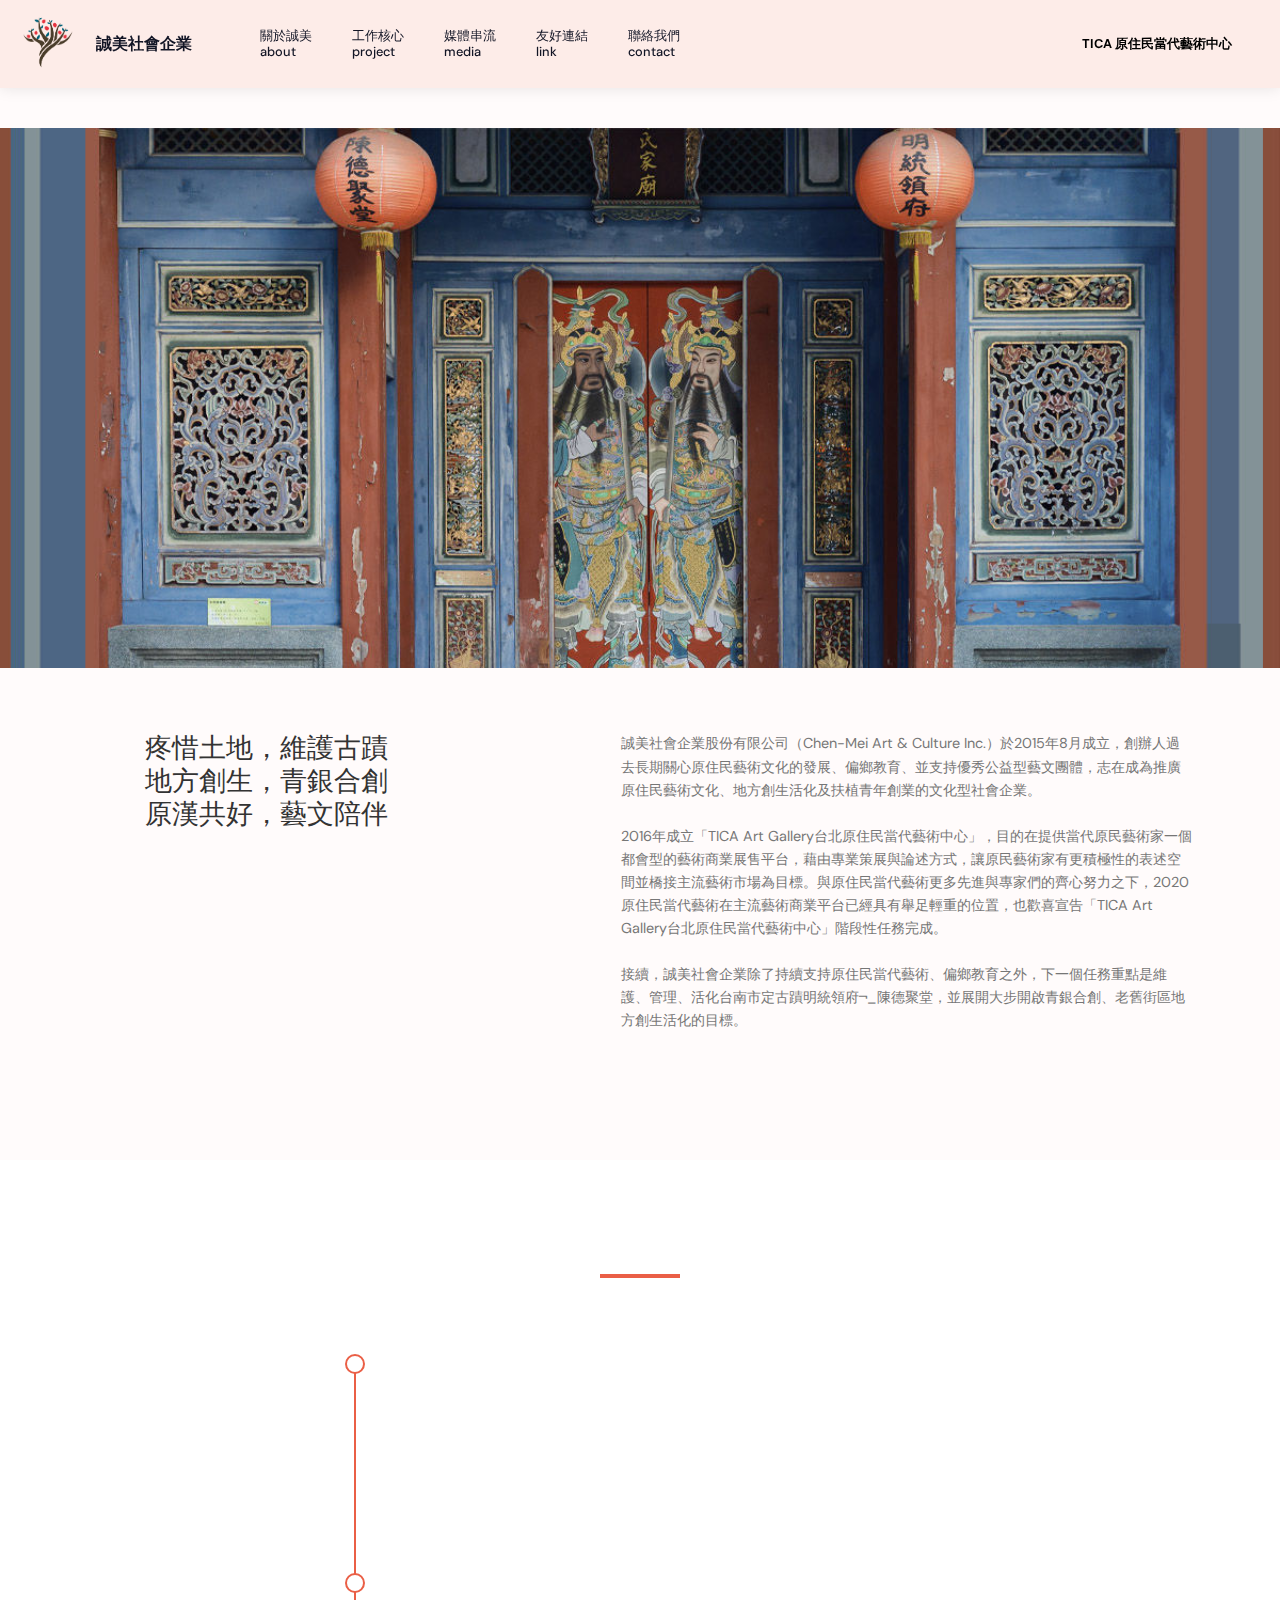
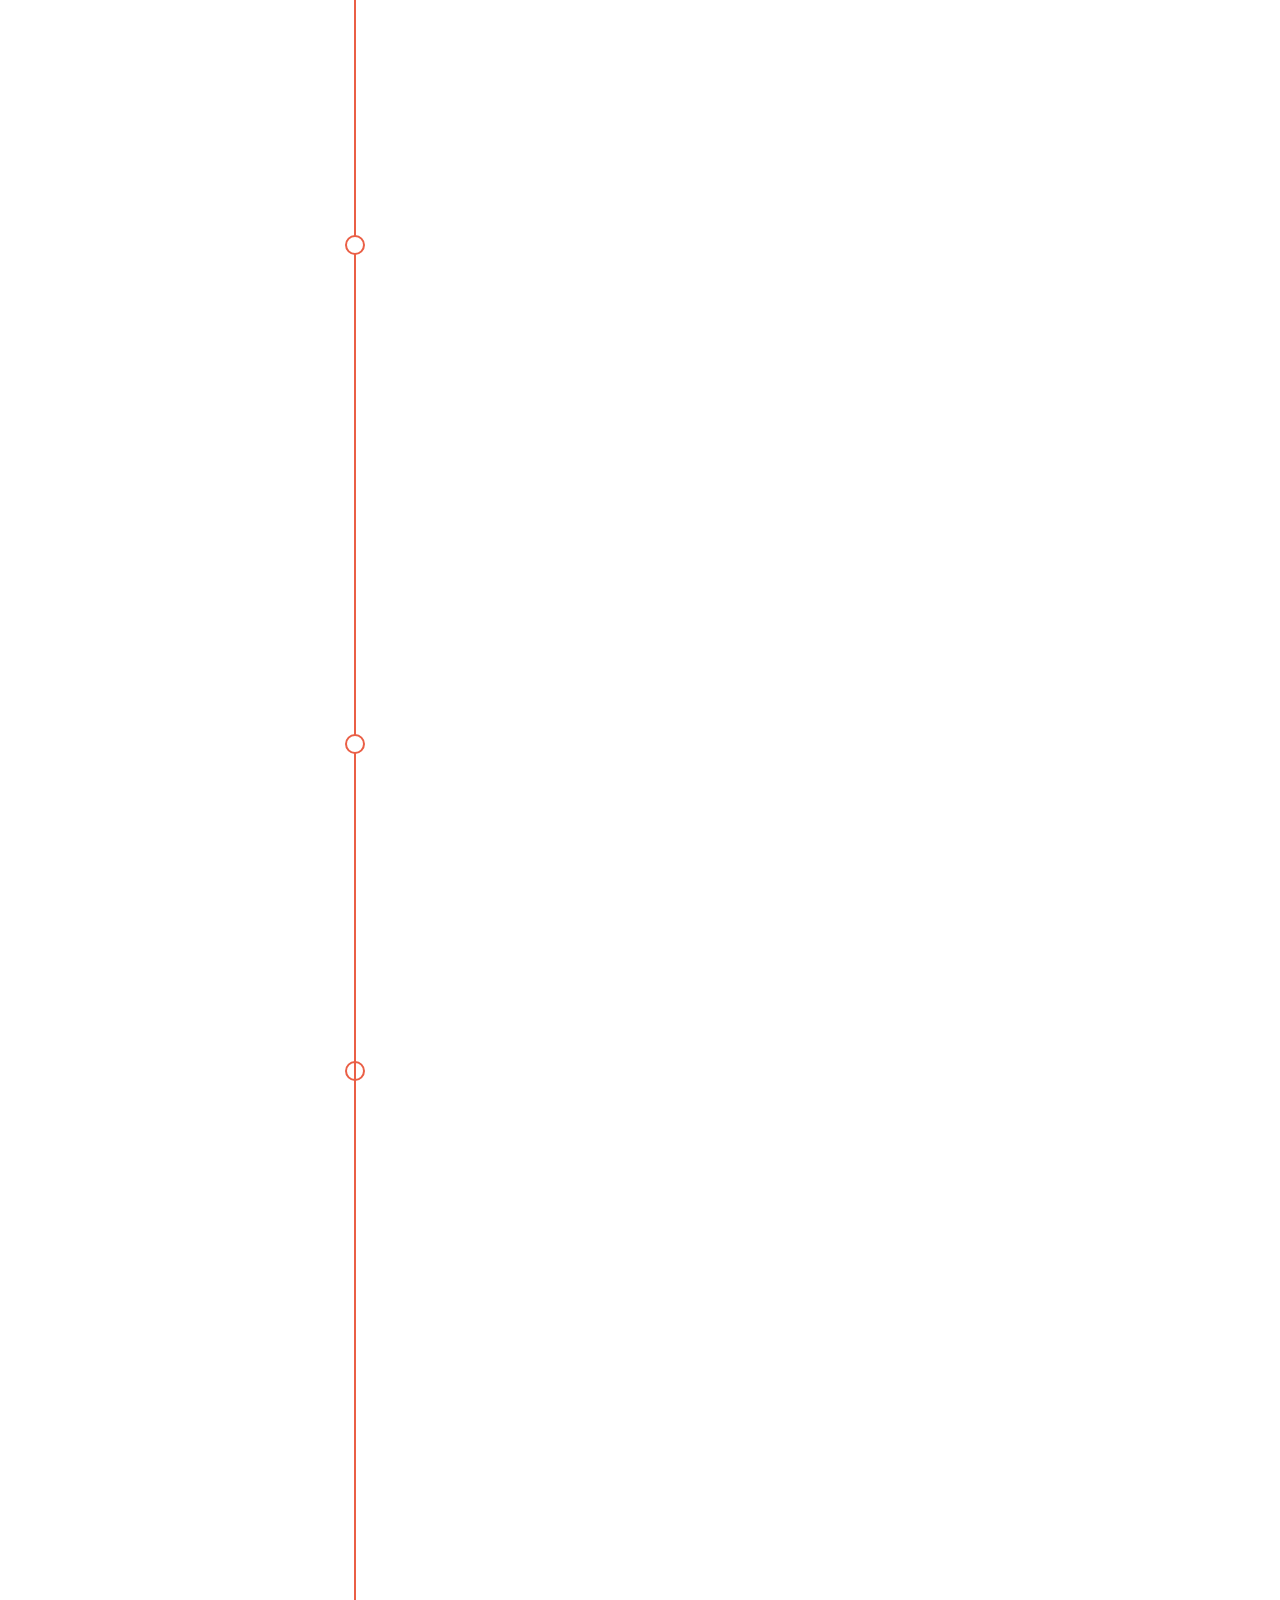
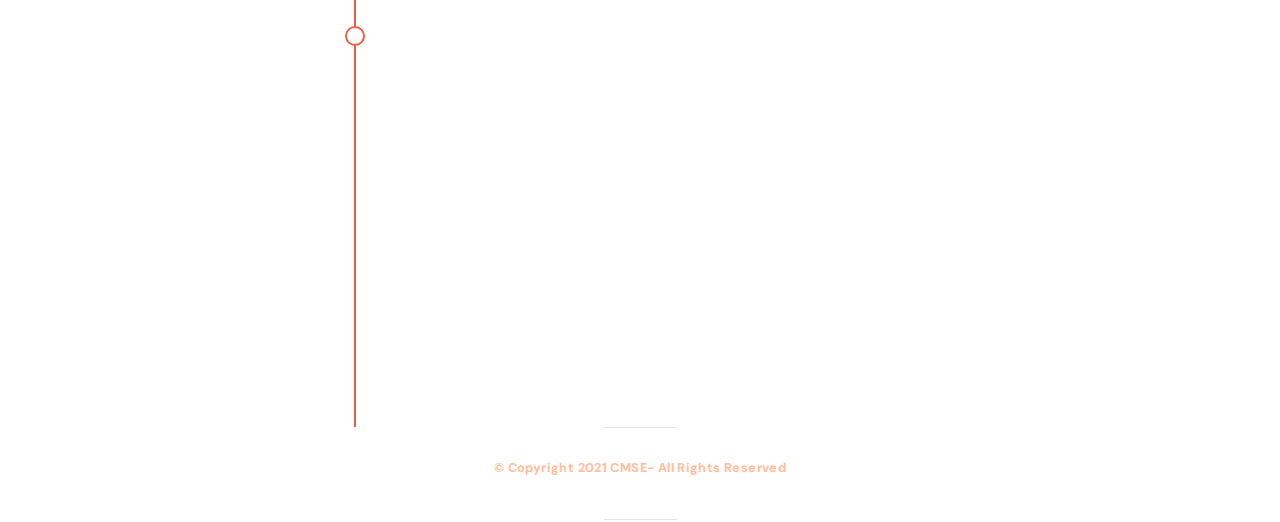
==== page1.html @ 9eb927e7 "create github pages" ====
<!DOCTYPE html>
<html  >
<head>
  
  <meta charset="UTF-8">
  <meta http-equiv="X-UA-Compatible" content="IE=edge">
  
  <meta name="viewport" content="width=device-width, initial-scale=1, minimum-scale=1">
  <link rel="shortcut icon" href="assets/images/chenmei-identity-all-ewen-40-128x137.png" type="image/x-icon">
  <meta name="description" content="">
  
  
  <title>about</title>
  <link rel="stylesheet" href="assets/web/assets/mobirise-icons2/mobirise2.css">
  <link rel="stylesheet" href="assets/tether/tether.min.css">
  <link rel="stylesheet" href="assets/bootstrap/css/bootstrap.min.css">
  <link rel="stylesheet" href="assets/bootstrap/css/bootstrap-grid.min.css">
  <link rel="stylesheet" href="assets/bootstrap/css/bootstrap-reboot.min.css">
  <link rel="stylesheet" href="assets/animatecss/animate.min.css">
  <link rel="stylesheet" href="assets/dropdown/css/style.css">
  <link rel="stylesheet" href="assets/theme/css/style.css">
  <link rel="preload" as="style" href="assets/mobirise/css/mbr-additional.css"><link rel="stylesheet" href="assets/mobirise/css/mbr-additional.css" type="text/css">
  
  
  
  

</head>
<body>
  
  <section class="menu cid-sq8oMAyxtP" once="menu" id="menu-h">

    

    <nav class="navbar navbar-expand beta-menu navbar-dropdown align-items-center navbar-fixed-top navbar-toggleable-sm">
        <button class="navbar-toggler navbar-toggler-right" type="button" data-toggle="collapse" data-target="#navbarSupportedContent" aria-controls="navbarSupportedContent" aria-expanded="false" aria-label="Toggle navigation">
            <div class="hamburger">
                <span></span>
                <span></span>
                <span></span>
                <span></span>
            </div>
        </button>
        <div class="menu-logo">
            <div class="navbar-brand">
                <span class="navbar-logo">
                    <a href="index.html">
                        <img src="assets/images/chenmei-identity-all-ewen-41-177x190.png" alt="" style="height: 4.5rem;">
                    </a>
                </span>
                <span class="navbar-caption-wrap"><a class="navbar-caption text-primary display-5" href="index.html">誠美社會企業<br></a></span>
            </div>
        </div>
        <div class="collapse navbar-collapse" id="navbarSupportedContent">
            <ul class="navbar-nav nav-dropdown" data-app-modern-menu="true"><li class="nav-item"><a class="nav-link link mbr-bold text-primary display-4" href="page1.html">關於誠美<br>about</a></li>
                
                
                <li class="nav-item">
                    <a class="nav-link link mbr-bold text-primary display-4" href="page2.html">工作核心<br>project&nbsp;<br></a>
                </li>
                
                <li class="nav-item">
                    <a class="nav-link link mbr-bold text-primary display-4" href="page3.html">
                        媒體串流<br>media</a>
                </li><li class="nav-item"><a class="nav-link link mbr-bold text-primary display-4" href="index.html#extClients4-i">友好連結<br>link</a></li><li class="nav-item"><a class="nav-link link mbr-bold text-primary display-4" href="index.html#forms02-7">聯絡我們<br>contact</a></li></ul>
            
            <div class="navbar-buttons mbr-section-btn"><a class="nav-link link text-black mbr-bold outstanding text-primary display-4" href="http://www.tica.com.tw/" target="_blank">TICA 原住民當代藝術中心<br></a></div>
        </div>
    </nav>
</section>

<section class="footer01 creativem4_footer01 cid-sq8vXTiAv0" once="" id="footer01-m">

    

    

    <div class="container">
        <div class="media-container-row align-center mbr-black">
            <div class="col-12">
                <p class="mbr-text mb-0 mbr-fonts-style display-4">
                    © Copyright 2021 CMSE- All Rights Reserved
                </p>
            </div>
        </div>
    </div>
</section>

<section class="extСontent cid-sq8n58fpnQ mbr-fullscreen" id="extContent6-g">
    
    
    <div class="container">
        <div class="row">
            <div class="col-lg-12 img-col">
                <img src="assets/images/-111-1200x676.jpg" alt="">
                
            </div>
            <div class="col-lg-5 title-col align-left">
                <div class="title-wrap">
                    
                    <h2 class="mbr-section-title mbr-semibold mbr-black mbr-fonts-style display-2">疼惜土地，維護古蹟<div>地方創生，青銀合創</div><div>原漢共好，藝文陪伴</div></h2>
                </div>
            </div>

            <div class="col-lg-7 text-col align-left">
                <p class="mbr-text mbr-black mbr-regular mbr-light mbr-fonts-style display-7">誠美社會企業股份有限公司（Chen-Mei Art &amp; Culture Inc.）於2015年8月成立，創辦人過去長期關心原住民藝術文化的發展、偏鄉教育、並支持優秀公益型藝文團體，志在成為推廣原住民藝術文化、地方創生活化及扶植青年創業的文化型社會企業。<br><br>2016年成立「TICA Art Gallery台北原住民當代藝術中心」，目的在提供當代原民藝術家一個都會型的藝術商業展售平台，藉由專業策展與論述方式，讓原民藝術家有更積極性的表述空間並橋接主流藝術市場為目標。與原住民當代藝術更多先進與專家們的齊心努力之下，2020原住民當代藝術在主流藝術商業平台已經具有舉足輕重的位置，也歡喜宣告「TICA Art Gallery台北原住民當代藝術中心」階段性任務完成。<br><br>接續，誠美社會企業除了持續支持原住民當代藝術、偏鄉教育之外，下一個任務重點是維護、管理、活化台南市定古蹟明統領府¬_陳德聚堂，並展開大步開啟青銀合創、老舊街區地方創生活化的目標。</p>

            </div>

        </div>
    </div>
</section>

<section class="extTimeline cid-sq9AHddCMs" id="extTimeline1-1z">

    

    

    <div class="container-fluid align-center">
        <h2 class="mbr-section-title mbr-fonts-style mbr-bold display-2">
            大事紀
        </h2>
        <div class="underline align-center pb-3">
            <div class="line"></div>
        </div>
        

        <div class="container timelines-container pt-4" mbri-timelines="">
            <!--1-->
            <div class="row timeline-element first-separline separline">
                <div class="timeline-date-panel col-xs-12 col-md-3 align-left">
                    <div class="time-line-date-content">
                        <p class="mbr-timeline-date mbr-fonts-style display-5"><strong>
                            2020</strong></p>
                    </div>
                </div>
                <span class="iconBackground"></span>
                <div class="col-xs-12 col-md-9">
                    <div class="timeline-text-content">
                        <h4 class="mbr-timeline-title pb-3 mbr-fonts-style display-5">2020<br></h4>
                        
                        <p class="mbr-timeline-text mbr-fonts-style display-7">6月 / 策劃「這是咱台南的模樣」雙講談<br><br>2月-11月 / 陳德聚堂，家廟跳點-家計畫</p>
                    </div>
                </div>
            </div>
            <!--2-->
            <div class="row timeline-element separline">
                <div class="timeline-date-panel col-xs-12 col-md-3 align-left">
                    <div class="time-line-date-content">
                        <p class="mbr-timeline-date mbr-fonts-style display-5"><strong>
                            2019</strong></p>
                    </div>
                </div>
                <span class="iconBackground"></span>
                <div class="col-xs-12 col-md-9">
                    <div class="timeline-text-content">
                        <h4 class="mbr-timeline-title pb-3 mbr-fonts-style display-5">2019</h4>
                        
                        <p class="mbr-timeline-text mbr-fonts-style display-7">2月 / 原動力革命【六】-小山豬壯遊寶島:第一站  台南晶英酒店「小山豬遊古都」<br><br>3月 /【TICA台北原住民當代藝術中心】，參與2019 ART TAINAN 台南藝術博覽會<br><br>8月 / 赤崁街區時光藝術串流計畫，台南&gt;策劃赤嵌貨櫃屋「赤崁署光」展覽</p>
                    </div>
                </div>
            </div>
            <!--3-->
            <div class="row timeline-element separline">
                <div class="timeline-date-panel col-xs-12 col-md-3 align-left">
                    <div class="time-line-date-content">
                        <p class="mbr-timeline-date mbr-fonts-style display-5"><strong>
                            2018</strong></p>
                    </div>
                </div>
                <span class="iconBackground"></span>
                <div class="col-xs-12 col-md-9">
                    <div class="timeline-text-content">
                        <h4 class="mbr-timeline-title pb-3 mbr-fonts-style display-5">2018</h4>
                        
                        <p class="mbr-timeline-text mbr-fonts-style display-7">12月 / SportsForHope「為祢而戰」籃球邀請賽 (2018年12月8日)<br><br>10月 / 原動力革命延伸作品〖山豬家族〗，參展【2018 ART TAIPEI台北藝術博覽會，「TICA台北原住民當代藝術中心」展區】<br><br>9月 / 107年度第四期原住民族假日幼托 (2018年9月-12月)<br><br>7月 / TICA台北原住民當代藝術中心，參展「2018福爾摩沙國際藝術博覽會」，台北<br><br>5月 / 2018年 第五期原住民族假日幼托 （5月-12月）<br><br>3月-4月 / 族日學-原住民族假日幼托攝影展<br><br>3月 / TICA台北原住民當代藝術中心，參展「2018台南藝術博覽會」，台南<br><br>1月 / 原動力革命藝術專案【五】-小山豬要回家 @南迴基金會籌備處，台東</p>
                    </div>
                </div>
            </div>
            <!--4-->
            <div class="row timeline-element separline">
                <div class="timeline-date-panel col-xs-12 col-md-3 align-left">
                    <div class="time-line-date-content">
                        <p class="mbr-timeline-date mbr-fonts-style display-5"><strong>
                            2017</strong></p>
                    </div>
                </div>
                <span class="iconBackground"></span>
                <div class="col-xs-12 col-md-9">
                    <div class="timeline-text-content">
                        <h4 class="mbr-timeline-title pb-3 mbr-fonts-style display-5">
                            2017</h4>
                        
                        <p class="mbr-timeline-text mbr-fonts-style display-7">10月&nbsp; / 原動力革命延伸作品 〖山豬家族〗參與 【輪廓的書寫-當代原住民藝術特展 】＠台北國際藝術博覽會，台北<br><br>9月 / 原動力革命藝術專案【四】／小山豬壯遊 @台南陳德聚堂，台南<br><br>6月 / 原動力革命藝術專案【三】／山豬小學堂 @輔仁大學藝文中心，台北<br> <br>4月 / TICA策劃「《我的容貌》當代原住民青年藝術家聯展」，2018 Young Art Taipei台北當代藝術博覽會＠喜來登飯店，台北</p>
                    </div>
                </div>
            </div>
            <!--5-->
            <div class="row timeline-element separline">
                <div class="timeline-date-panel col-xs-12 col-md-3 align-left">
                    <div class="time-line-date-content">
                        <p class="mbr-timeline-date mbr-fonts-style display-5"><strong>
                            2016</strong></p>
                    </div>
                </div>
                <span class="iconBackground"></span>
                <div class="col-xs-12 col-md-9">
                    <div class="timeline-text-content">
                        <h4 class="mbr-timeline-title pb-3 mbr-fonts-style display-5">
                            2016</h4>
                        
                        <p class="mbr-timeline-text mbr-fonts-style display-7">12月 / 參加社企相扶 輪轉台灣-1217因愛一起聯合嘉年華<br><br>11月 / TICA Art Gallery：《美力原創》原住民藝術創意跨域平台推廣計畫成果展<br>參加2016 Art Taipei 台北國際藝術博覽會 X Gallery101 《手出原邑．巧者如思》<br><br>10月 / 贊助合作風潮音樂-世界音樂節<br><br>8月 / TICA Art Gallery：《月兒說畫》布農族藝術家 依法兒瑪琳奇那 個展 "Moon Tale" Bunun Artist Eval Malinjinnan Solo Exhibition<br> <br>7月 / TICA Art Gallery：《已經說過的故事》曾秉芳個展 "Told the Stories" Lahok Oding Solo Exhibition<br>贊助合作Inspring種籽計劃<br> <br>6月 / 參加2016港都國際藝術博覽會《山·河·海，絮語》<br> <br>5月 / 虛擬進駐社企聚落<br> <br>3月 / 誠美社會企業進駐「金山玖號」/ TICA台北原住民當代藝術空間正式成立 / 參加2016年台南藝術博覽會TICA開幕首展／山海薈萃</p>
                    </div>
                </div>
            </div>
            <!--6-->
            <div class="row timeline-element">
                <div class="timeline-date-panel col-xs-12 col-md-3 align-left">
                    <div class="time-line-date-content">
                        <p class="mbr-timeline-date mbr-fonts-style display-5"><strong>2015</strong></p>
                    </div>
                </div>
                <span class="iconBackground"></span>
                <div class="col-xs-12 col-md-9">
                    <div class="timeline-text-content">
                        <h4 class="mbr-timeline-title pb-3 mbr-fonts-style display-5">
                            2015</h4>
                        
                        <p class="mbr-timeline-text mbr-fonts-style display-7">11月 / 誠美台南藝文饗宴系列音樂會歌手安歆澐+阿里山國中小學合唱團 / 誠美台南藝文饗宴系列音樂會歌手巴奈＆那布 / 誠美台南藝文饗宴: 伊誕·巴瓦瓦隆個展《誠·美·樸·真》畫展開幕茶會系列音樂會-歌手毛恩族<br>台北101“闊時代藝術力-鐘錶插畫＋山豬伕如繪本板畫系列“開幕記者會<br><br>10月 / 2015 Art Taipei台北國際藝術博覽會“原動力革命-變奏圖騰" 展期 / 台北101“在藝起：時間原本＋原動力革命-迷走小山豬“展期<br><br>9月 / 參與南迴募資計劃音樂合輯“4141為南迴而唱“ＭＶ拍攝<br><br>9.15 / 誠美社會企業股份有限公司正式成立<br></p>
                    </div>
                </div>
            </div>
            <!--7-->
            
            <!--8-->
            
            <!--9-->
            
            <!--10-->
            
            <!--11-->
            
            <!--12-->
            
        </div>
    </div>
</section>

<section class="mbr-section article article3 cid-ssAc8cXnkp" id="article3-3m">

     

    <div class="container">
        <div class="row justify-content-center">
            <div class="inner-container col-md-8">
                <hr class="line" style="width: 10%;">
                    <div class="section-text align-center mbr-white mbr-fonts-style display-4"><strong>© Copyright 2021 CMSE- All Rights Reserved</strong><br><br></div>
                <hr class="line" style="width: 10%;">
            </div>
        </div>
    </div>
</section>


<script src="assets/web/assets/jquery/jquery.min.js"></script>
  <script src="assets/popper/popper.min.js"></script>
  <script src="assets/tether/tether.min.js"></script>
  <script src="assets/bootstrap/js/bootstrap.min.js"></script>
  <script src="assets/smoothscroll/smooth-scroll.js"></script>
  <script src="assets/viewportchecker/jquery.viewportchecker.js"></script>
  <script src="assets/dropdown/js/nav-dropdown.js"></script>
  <script src="assets/dropdown/js/navbar-dropdown.js"></script>
  <script src="assets/touchswipe/jquery.touch-swipe.min.js"></script>
  <script src="assets/theme/js/script.js"></script>
  
  
  
 <div id="scrollToTop" class="scrollToTop mbr-arrow-up"><a style="text-align: center;"><i class="mbr-arrow-up-icon mbr-arrow-up-icon-cm cm-icon cm-icon-smallarrow-up"></i></a></div>
    <input name="animation" type="hidden">
  
</body>
</html>
---- assets/web/assets/mobirise-icons2/mobirise2.css ----
@font-face {
  font-family: 'Moririse2';
  font-display: swap;
  src:  url('mobirise2.eot?f2bix4');
  src:  url('mobirise2.eot?f2bix4#iefix') format('embedded-opentype'),
    url('mobirise2.ttf?f2bix4') format('truetype'),
    url('mobirise2.woff?f2bix4') format('woff'),
    url('mobirise2.svg?f2bix4#mobirise2') format('svg');
  font-weight: normal;
  font-style: normal;
}

[class^="mobi-"], [class*=" mobi-"] {
  /* use !important to prevent issues with browser extensions that change fonts */
  font-family: 'Moririse2' !important;
  speak: none;
  font-style: normal;
  font-weight: normal;
  font-variant: normal;
  text-transform: none;
  line-height: 1;

  /* Better Font Rendering =========== */
  -webkit-font-smoothing: antialiased;
  -moz-osx-font-smoothing: grayscale;
}

.mobi-mbri-add-submenu:before {
  content: "\e900";
}
.mobi-mbri-alert:before {
  content: "\e901";
}
.mobi-mbri-align-center:before {
  content: "\e902";
}
.mobi-mbri-align-justify:before {
  content: "\e903";
}
.mobi-mbri-align-left:before {
  content: "\e904";
}
.mobi-mbri-align-right:before {
  content: "\e905";
}
.mobi-mbri-android:before {
  content: "\e906";
}
.mobi-mbri-apple:before {
  content: "\e907";
}
.mobi-mbri-arrow-down:before {
  content: "\e908";
}
.mobi-mbri-arrow-next:before {
  content: "\e909";
}
.mobi-mbri-arrow-prev:before {
  content: "\e90a";
}
.mobi-mbri-arrow-up:before {
  content: "\e90b";
}
.mobi-mbri-bold:before {
  content: "\e90c";
}
.mobi-mbri-bookmark:before {
  content: "\e90d";
}
.mobi-mbri-bootstrap:before {
  content: "\e90e";
}
.mobi-mbri-briefcase:before {
  content: "\e90f";
}
.mobi-mbri-browse:before {
  content: "\e910";
}
.mobi-mbri-bulleted-list:before {
  content: "\e911";
}
.mobi-mbri-calendar:before {
  content: "\e912";
}
.mobi-mbri-camera:before {
  content: "\e913";
}
.mobi-mbri-cart-add:before {
  content: "\e914";
}
.mobi-mbri-cart-full:before {
  content: "\e915";
}
.mobi-mbri-cash:before {
  content: "\e916";
}
.mobi-mbri-change-style:before {
  content: "\e917";
}
.mobi-mbri-chat:before {
  content: "\e918";
}
.mobi-mbri-clock:before {
  content: "\e919";
}
.mobi-mbri-close:before {
  content: "\e91a";
}
.mobi-mbri-cloud:before {
  content: "\e91b";
}
.mobi-mbri-code:before {
  content: "\e91c";
}
.mobi-mbri-contact-form:before {
  content: "\e91d";
}
.mobi-mbri-credit-card:before {
  content: "\e91e";
}
.mobi-mbri-cursor-click:before {
  content: "\e91f";
}
.mobi-mbri-cust-feedback:before {
  content: "\e920";
}
.mobi-mbri-database:before {
  content: "\e921";
}
.mobi-mbri-delivery:before {
  content: "\e922";
}
.mobi-mbri-desktop:before {
  content: "\e923";
}
.mobi-mbri-devices:before {
  content: "\e924";
}
.mobi-mbri-down:before {
  content: "\e925";
}
.mobi-mbri-download-2:before {
  content: "\e926";
}
.mobi-mbri-download:before {
  content: "\e927";
}
.mobi-mbri-drag-n-drop-2:before {
  content: "\e928";
}
.mobi-mbri-drag-n-drop:before {
  content: "\e929";
}
.mobi-mbri-edit-2:before {
  content: "\e92a";
}
.mobi-mbri-edit:before {
  content: "\e92b";
}
.mobi-mbri-error:before {
  content: "\e92c";
}
.mobi-mbri-extension:before {
  content: "\e92d";
}
.mobi-mbri-features:before {
  content: "\e92e";
}
.mobi-mbri-file:before {
  content: "\e92f";
}
.mobi-mbri-flag:before {
  content: "\e930";
}
.mobi-mbri-folder:before {
  content: "\e931";
}
.mobi-mbri-gift:before {
  content: "\e932";
}
.mobi-mbri-github:before {
  content: "\e933";
}
.mobi-mbri-globe-2:before {
  content: "\e934";
}
.mobi-mbri-globe:before {
  content: "\e935";
}
.mobi-mbri-growing-chart:before {
  content: "\e936";
}
.mobi-mbri-hearth:before {
  content: "\e937";
}
.mobi-mbri-help:before {
  content: "\e938";
}
.mobi-mbri-home:before {
  content: "\e939";
}
.mobi-mbri-hot-cup:before {
  content: "\e93a";
}
.mobi-mbri-idea:before {
  content: "\e93b";
}
.mobi-mbri-image-gallery:before {
  content: "\e93c";
}
.mobi-mbri-image-slider:before {
  content: "\e93d";
}
.mobi-mbri-info:before {
  content: "\e93e";
}
.mobi-mbri-italic:before {
  content: "\e93f";
}
.mobi-mbri-key:before {
  content: "\e940";
}
.mobi-mbri-laptop:before {
  content: "\e941";
}
.mobi-mbri-layers:before {
  content: "\e942";
}
.mobi-mbri-left-right:before {
  content: "\e943";
}
.mobi-mbri-left:before {
  content: "\e944";
}
.mobi-mbri-letter:before {
  content: "\e945";
}
.mobi-mbri-like:before {
  content: "\e946";
}
.mobi-mbri-link:before {
  content: "\e947";
}
.mobi-mbri-lock:before {
  content: "\e948";
}
.mobi-mbri-login:before {
  content: "\e949";
}
.mobi-mbri-logout:before {
  content: "\e94a";
}
.mobi-mbri-magic-stick:before {
  content: "\e94b";
}
.mobi-mbri-map-pin:before {
  content: "\e94c";
}
.mobi-mbri-menu:before {
  content: "\e94d";
}
.mobi-mbri-mobile-2:before {
  content: "\e94e";
}
.mobi-mbri-mobile-horizontal:before {
  content: "\e94f";
}
.mobi-mbri-mobile:before {
  content: "\e950";
}
.mobi-mbri-mobirise:before {
  content: "\e951";
}
.mobi-mbri-more-horizontal:before {
  content: "\e952";
}
.mobi-mbri-more-vertical:before {
  content: "\e953";
}
.mobi-mbri-music:before {
  content: "\e954";
}
.mobi-mbri-new-file:before {
  content: "\e955";
}
.mobi-mbri-numbered-list:before {
  content: "\e956";
}
.mobi-mbri-opened-folder:before {
  content: "\e957";
}
.mobi-mbri-pages:before {
  content: "\e958";
}
.mobi-mbri-paper-plane:before {
  content: "\e959";
}
.mobi-mbri-paperclip:before {
  content: "\e95a";
}
.mobi-mbri-phone:before {
  content: "\e95b";
}
.mobi-mbri-photo:before {
  content: "\e95c";
}
.mobi-mbri-photos:before {
  content: "\e95d";
}
.mobi-mbri-pin:before {
  content: "\e95e";
}
.mobi-mbri-play:before {
  content: "\e95f";
}
.mobi-mbri-plus:before {
  content: "\e960";
}
.mobi-mbri-preview:before {
  content: "\e961";
}
.mobi-mbri-print:before {
  content: "\e962";
}
.mobi-mbri-protect:before {
  content: "\e963";
}
.mobi-mbri-question:before {
  content: "\e964";
}
.mobi-mbri-quote-left:before {
  content: "\e965";
}
.mobi-mbri-quote-right:before {
  content: "\e966";
}
.mobi-mbri-redo:before {
  content: "\e967";
}
.mobi-mbri-refresh:before {
  content: "\e968";
}
.mobi-mbri-responsive-2:before {
  content: "\e969";
}
.mobi-mbri-responsive:before {
  content: "\e96a";
}
.mobi-mbri-right:before {
  content: "\e96b";
}
.mobi-mbri-rocket:before {
  content: "\e96c";
}
.mobi-mbri-sad-face:before {
  content: "\e96d";
}
.mobi-mbri-sale:before {
  content: "\e96e";
}
.mobi-mbri-save:before {
  content: "\e96f";
}
.mobi-mbri-search:before {
  content: "\e970";
}
.mobi-mbri-setting-2:before {
  content: "\e971";
}
.mobi-mbri-setting-3:before {
  content: "\e972";
}
.mobi-mbri-setting:before {
  content: "\e973";
}
.mobi-mbri-share:before {
  content: "\e974";
}
.mobi-mbri-shopping-bag:before {
  content: "\e975";
}
.mobi-mbri-shopping-basket:before {
  content: "\e976";
}
.mobi-mbri-shopping-cart:before {
  content: "\e977";
}
.mobi-mbri-sites:before {
  content: "\e978";
}
.mobi-mbri-smile-face:before {
  content: "\e979";
}
.mobi-mbri-speed:before {
  content: "\e97a";
}
.mobi-mbri-star:before {
  content: "\e97b";
}
.mobi-mbri-success:before {
  content: "\e97c";
}
.mobi-mbri-sun:before {
  content: "\e97d";
}
.mobi-mbri-sun2:before {
  content: "\e97e";
}
.mobi-mbri-tablet-vertical:before {
  content: "\e97f";
}
.mobi-mbri-tablet:before {
  content: "\e980";
}
.mobi-mbri-target:before {
  content: "\e981";
}
.mobi-mbri-timer:before {
  content: "\e982";
}
.mobi-mbri-to-ftp:before {
  content: "\e983";
}
.mobi-mbri-to-local-drive:before {
  content: "\e984";
}
.mobi-mbri-touch-swipe:before {
  content: "\e985";
}
.mobi-mbri-touch:before {
  content: "\e986";
}
.mobi-mbri-trash:before {
  content: "\e987";
}
.mobi-mbri-underline:before {
  content: "\e988";
}
.mobi-mbri-undo:before {
  content: "\e989";
}
.mobi-mbri-unlink:before {
  content: "\e98a";
}
.mobi-mbri-unlock:before {
  content: "\e98b";
}
.mobi-mbri-up-down:before {
  content: "\e98c";
}
.mobi-mbri-up:before {
  content: "\e98d";
}
.mobi-mbri-update:before {
  content: "\e98e";
}
.mobi-mbri-upload-2:before {
  content: "\e98f";
}
.mobi-mbri-upload:before {
  content: "\e990";
}
.mobi-mbri-user-2:before {
  content: "\e991";
}
.mobi-mbri-user:before {
  content: "\e992";
}
.mobi-mbri-users:before {
  content: "\e993";
}
.mobi-mbri-video-play:before {
  content: "\e994";
}
.mobi-mbri-video:before {
  content: "\e995";
}
.mobi-mbri-watch:before {
  content: "\e996";
}
.mobi-mbri-website-theme-2:before {
  content: "\e997";
}
.mobi-mbri-website-theme:before {
  content: "\e998";
}
.mobi-mbri-wifi:before {
  content: "\e999";
}
.mobi-mbri-windows:before {
  content: "\e99a";
}
.mobi-mbri-zoom-in:before {
  content: "\e99b";
}
.mobi-mbri-zoom-out:before {
  content: "\e99c";
}
---- assets/dropdown/css/style.css ----
.navbar-dropdown {
  left: 0;
  padding: 0;
  position: absolute;
  right: 0;
  top: 0;
  transition: all 0.45s ease;
  z-index: 1030;
  background: #282828; }
  .navbar-dropdown .navbar-logo {
    margin-right: 0.8rem;
    transition: margin 0.3s ease-in-out;
    vertical-align: middle; }
    .navbar-dropdown .navbar-logo img {
      height: 3.125rem;
      transition: all 0.3s ease-in-out; }
    .navbar-dropdown .navbar-logo.mbr-iconfont {
      font-size: 3.125rem;
      line-height: 3.125rem; }
  .navbar-dropdown .navbar-caption {
    font-weight: 700;
    white-space: normal;
    vertical-align: -4px;
    line-height: 3.125rem !important; }
    .navbar-dropdown .navbar-caption, .navbar-dropdown .navbar-caption:hover {
      color: inherit;
      text-decoration: none; }
  .navbar-dropdown .mbr-iconfont + .navbar-caption {
    vertical-align: -1px; }
  .navbar-dropdown.navbar-fixed-top {
    position: fixed; }
  .navbar-dropdown .navbar-brand span {
    vertical-align: -4px; }
  .navbar-dropdown.bg-color.transparent {
    background: none; }
  .navbar-dropdown.navbar-short .navbar-brand {
    padding: 0.625rem 0; }
    .navbar-dropdown.navbar-short .navbar-brand span {
      vertical-align: -1px; }
  .navbar-dropdown.navbar-short .navbar-caption {
    line-height: 2.375rem !important;
    vertical-align: -2px; }
  .navbar-dropdown.navbar-short .navbar-logo {
    margin-right: 0.5rem; }
    .navbar-dropdown.navbar-short .navbar-logo img {
      height: 2.375rem; }
    .navbar-dropdown.navbar-short .navbar-logo.mbr-iconfont {
      font-size: 2.375rem;
      line-height: 2.375rem; }
  .navbar-dropdown.navbar-short .mbr-table-cell {
    height: 3.625rem; }
  .navbar-dropdown .navbar-close {
    left: 0.6875rem;
    position: fixed;
    top: 0.75rem;
    z-index: 1000; }
  .navbar-dropdown .hamburger-icon {
    content: "";
    display: inline-block;
    vertical-align: middle;
    width: 16px;
    -webkit-box-shadow: 0 -6px 0 1px #282828,0 0 0 1px #282828,0 6px 0 1px #282828;
    -moz-box-shadow: 0 -6px 0 1px #282828,0 0 0 1px #282828,0 6px 0 1px #282828;
    box-shadow: 0 -6px 0 1px #282828,0 0 0 1px #282828,0 6px 0 1px #282828; }

.dropdown-menu .dropdown-toggle[data-toggle="dropdown-submenu"]::after {
  border-bottom: 0.35em solid transparent;
  border-left: 0.35em solid;
  border-right: 0;
  border-top: 0.35em solid transparent;
  margin-left: 0.3rem; }

.dropdown-menu .dropdown-item:focus {
  outline: 0; }

.nav-dropdown {
  font-size: 0.75rem;
  font-weight: 500;
  height: auto !important; }
  .nav-dropdown .nav-btn {
    padding-left: 1rem; }
  .nav-dropdown .link {
    margin: .667em 1.667em;
    font-weight: 500;
    padding: 0;
    transition: color .2s ease-in-out; }
    .nav-dropdown .link.dropdown-toggle {
      margin-right: 2.583em; }
      .nav-dropdown .link.dropdown-toggle::after {
        margin-left: .25rem;
        border-top: 0.35em solid;
        border-right: 0.35em solid transparent;
        border-left: 0.35em solid transparent;
        border-bottom: 0; }
      .nav-dropdown .link.dropdown-toggle[aria-expanded="true"] {
        margin: 0;
        padding: 0.667em 3.263em  0.667em 1.667em; }
  .nav-dropdown .link::after,
  .nav-dropdown .dropdown-item::after {
    color: inherit; }
  .nav-dropdown .btn {
    font-size: 0.75rem;
    font-weight: 700;
    letter-spacing: 0;
    margin-bottom: 0;
    padding-left: 1.25rem;
    padding-right: 1.25rem; }
  .nav-dropdown .dropdown-menu {
    border-radius: 0;
    border: 0;
    left: 0;
    margin: 0;
    padding-bottom: 1.25rem;
    padding-top: 1.25rem;
    position: relative; }
  .nav-dropdown .dropdown-submenu {
    margin-left: 0.125rem;
    top: 0; }
  .nav-dropdown .dropdown-item {
    font-weight: 500;
    line-height: 2;
    padding: 0.3846em 4.615em 0.3846em 1.5385em;
    position: relative;
    transition: color .2s ease-in-out, background-color .2s ease-in-out; }
    .nav-dropdown .dropdown-item::after {
      margin-top: -0.3077em;
      position: absolute;
      right: 1.1538em;
      top: 50%; }
    .nav-dropdown .dropdown-item:focus, .nav-dropdown .dropdown-item:hover {
      background: none; }

@media (max-width: 767px) {
  .nav-dropdown.navbar-toggleable-sm {
    bottom: 0;
    display: none;
    left: 0;
    overflow-x: hidden;
    position: fixed;
    top: 0;
    transform: translateX(-100%);
    -ms-transform: translateX(-100%);
    -webkit-transform: translateX(-100%);
    width: 18.75rem;
    z-index: 999; } }
.nav-dropdown.navbar-toggleable-xl {
  bottom: 0;
  display: none;
  left: 0;
  overflow-x: hidden;
  position: fixed;
  top: 0;
  transform: translateX(-100%);
  -ms-transform: translateX(-100%);
  -webkit-transform: translateX(-100%);
  width: 18.75rem;
  z-index: 999; }

.nav-dropdown-sm {
  display: block !important;
  overflow-x: hidden;
  overflow: auto;
  padding-top: 3.875rem; }
  .nav-dropdown-sm::after {
    content: "";
    display: block;
    height: 3rem;
    width: 100%; }
  .nav-dropdown-sm.collapse.in ~ .navbar-close {
    display: block !important; }
  .nav-dropdown-sm.collapsing, .nav-dropdown-sm.collapse.in {
    transform: translateX(0);
    -ms-transform: translateX(0);
    -webkit-transform: translateX(0);
    transition: all 0.25s ease-out;
    -webkit-transition: all 0.25s ease-out;
    background: #282828; }
  .nav-dropdown-sm.collapsing[aria-expanded="false"] {
    transform: translateX(-100%);
    -ms-transform: translateX(-100%);
    -webkit-transform: translateX(-100%); }
  .nav-dropdown-sm .nav-item {
    display: block;
    margin-left: 0 !important;
    padding-left: 0; }
  .nav-dropdown-sm .link,
  .nav-dropdown-sm .dropdown-item {
    border-top: 1px dotted rgba(255, 255, 255, 0.1);
    font-size: 0.8125rem;
    line-height: 1.6;
    margin: 0 !important;
    padding: 0.875rem 2.4rem 0.875rem 1.5625rem !important;
    position: relative;
    white-space: normal; }
    .nav-dropdown-sm .link:focus, .nav-dropdown-sm .link:hover,
    .nav-dropdown-sm .dropdown-item:focus,
    .nav-dropdown-sm .dropdown-item:hover {
      background: rgba(0, 0, 0, 0.2) !important;
      color: #c0a375; }
  .nav-dropdown-sm .nav-btn {
    position: relative;
    padding: 1.5625rem 1.5625rem 0 1.5625rem; }
    .nav-dropdown-sm .nav-btn::before {
      border-top: 1px dotted rgba(255, 255, 255, 0.1);
      content: "";
      left: 0;
      position: absolute;
      top: 0;
      width: 100%; }
    .nav-dropdown-sm .nav-btn + .nav-btn {
      padding-top: 0.625rem; }
      .nav-dropdown-sm .nav-btn + .nav-btn::before {
        display: none; }
  .nav-dropdown-sm .btn {
    padding: 0.625rem 0; }
  .nav-dropdown-sm .dropdown-toggle[data-toggle="dropdown-submenu"]::after {
    margin-left: .25rem;
    border-top: 0.35em solid;
    border-right: 0.35em solid transparent;
    border-left: 0.35em solid transparent;
    border-bottom: 0; }
  .nav-dropdown-sm .dropdown-toggle[data-toggle="dropdown-submenu"][aria-expanded="true"]::after {
    border-top: 0;
    border-right: 0.35em solid transparent;
    border-left: 0.35em solid transparent;
    border-bottom: 0.35em solid; }
  .nav-dropdown-sm .dropdown-menu {
    margin: 0;
    padding: 0;
    position: relative;
    top: 0;
    left: 0;
    width: 100%;
    border: 0;
    float: none;
    border-radius: 0;
    background: none; }
  .nav-dropdown-sm .dropdown-submenu {
    left: 100%;
    margin-left: 0.125rem;
    margin-top: -1.25rem;
    top: 0; }

.navbar-toggleable-sm .nav-dropdown .dropdown-menu {
  position: absolute; }

.navbar-toggleable-sm .nav-dropdown .dropdown-submenu {
  left: 100%;
  margin-left: 0.125rem;
  margin-top: -1.25rem;
  top: 0; }

.navbar-toggleable-sm.opened .nav-dropdown .dropdown-menu {
  position: relative; }

.navbar-toggleable-sm.opened .nav-dropdown .dropdown-submenu {
  left: 0;
  margin-left: 00rem;
  margin-top: 0rem;
  top: 0; }

.is-builder .nav-dropdown.collapsing {
  transition: none !important; }

/*# sourceMappingURL=style.css.map */
---- assets/theme/css/style.css ----
/*!
 * Mobirise v4 theme (https://mobirise.com/)
 * Copyright 2017 Mobirise
 */
section {
  background-color: #fff;
  overflow: hidden;
}

section.menu {
  overflow: visible !important;
}

.form-control:focus {
  box-shadow: none;
}

:focus {
  outline: none;
}

section,
.container,
.container-fluid {
  position: relative;
  word-wrap: break-word;
}

a.mbr-iconfont:hover {
  text-decoration: none;
}

.article .lead p,
.article .lead ul,
.article .lead ol,
.article .lead pre,
.article .lead blockquote {
  margin-bottom: 0;
}

a {
  font-style: normal;
  font-weight: 500;
  cursor: pointer;
}

a, a:hover {
  text-decoration: none;
}

figure {
  margin-bottom: 0;
}

body {
  color: #232323;
}

h1,
h2,
h3,
h4,
h5,
h6,
.h1,
.h2,
.h3,
.h4,
.h5,
.h6,
.display-1,
.display-2,
.display-3,
.display-4 {
  line-height: 1;
  word-break: break-word;
  word-wrap: break-word;
}

b,
strong {
  font-weight: bold;
}

blockquote {
  padding: 10px 0 10px 20px;
  position: relative;
  border-left: 2px solid;
  border-color: #ff3366;
}

input:-webkit-autofill, input:-webkit-autofill:hover, input:-webkit-autofill:focus, input:-webkit-autofill:active {
  transition-delay: 9999s;
  transition-property: background-color, color;
}

textarea[type="hidden"] {
  display: none;
}

body {
  position: relative;
}

section {
  background-position: 50% 50%;
  background-repeat: no-repeat;
  background-size: cover;
}

section .mbr-background-video,
section .mbr-background-video-preview {
  position: absolute;
  bottom: 0;
  left: 0;
  right: 0;
  top: 0;
}

.hidden {
  visibility: hidden;
}

.mbr-z-index20 {
  z-index: 20;
}

/*! Base colors */
.mbr-white {
  color: #ffffff;
}

.mbr-black {
  color: #000000;
}

.mbr-bg-white {
  background-color: #ffffff;
}

.mbr-bg-black {
  background-color: #000000;
}

/*! Text-aligns */
.align-left {
  text-align: left;
}

.align-center {
  text-align: center;
}

.align-right {
  text-align: right;
}

@media (max-width: 767px) {
  .align-left,
  .align-center,
  .align-right,
  .mbr-section-btn,
  .mbr-section-title {
    text-align: center;
  }
}

/*! Font-weight  */
.mbr-light {
  font-weight: 300;
}

.mbr-regular {
  font-weight: 400;
}

.mbr-semibold {
  font-weight: 500;
}

.mbr-bold {
  font-weight: 700;
}

/*! Media  */
.media-size-item {
  -moz-flex: 1 1 auto;
  -o-flex: 1 1 auto;
  flex: 1 1 auto;
}

.media-content {
  flex-basis: 100%;
}

.media-container-row {
  display: flex;
  flex-direction: row;
  flex-wrap: wrap;
  justify-content: center;
  align-content: center;
  align-items: start;
}

.media-container-row .media-size-item {
  width: 400px;
}

.media-container-column {
  display: flex;
  flex-direction: column;
  flex-wrap: wrap;
  justify-content: center;
  align-content: center;
  align-items: stretch;
}

.media-container-column > * {
  width: 100%;
}

@media (min-width: 992px) {
  .media-container-row {
    flex-wrap: nowrap;
  }
}

figure {
  overflow: hidden;
}

figure[mbr-media-size] {
  transition: width 0.1s;
}

.mbr-figure img,
.mbr-figure iframe {
  display: block;
  width: 100%;
}

.card {
  background-color: transparent;
  border: none;
}

.card-img {
  text-align: center;
  flex-shrink: 0;
  -webkit-flex-shrink: 0;
}

.media {
  max-width: 100%;
  margin: 0 auto;
}

.mbr-figure {
  -ms-grid-row-align: center;
  align-self: center;
}

.media-container > div {
  max-width: 100%;
}

.mbr-figure img,
.card-img img {
  width: 100%;
}

@media (max-width: 991px) {
  .media-size-item {
    width: auto !important;
  }
  .media {
    width: auto;
  }
  .mbr-figure {
    width: 100% !important;
  }
}

/*! Buttons */
.mbr-section-btn {
  margin-left: -.25rem;
  margin-right: -.25rem;
  font-size: 0;
}

nav .mbr-section-btn {
  margin-left: 0rem;
  margin-right: 0rem;
}

/*! Btn icon margin */
.btn .mbr-iconfont,
.btn.btn-sm .mbr-iconfont {
  cursor: pointer;
  margin-right: 0.5rem;
}

.btn.btn-md .mbr-iconfont,
.btn.btn-md .mbr-iconfont {
  margin-right: 0.8rem;
}

.mbr-regular {
  font-weight: 400;
}

.mbr-semibold {
  font-weight: 500;
}

.mbr-bold {
  font-weight: 700;
}

[type="submit"] {
  -webkit-appearance: none;
}

/*! Full-screen */
.mbr-fullscreen .mbr-overlay {
  min-height: 100vh;
}

.mbr-fullscreen {
  display: flex;
  display: -moz-flex;
  display: -ms-flex;
  display: -o-flex;
  align-items: center;
  -webkit-align-items: center;
  min-height: 100vh;
  padding-top: 3rem;
  padding-bottom: 3rem;
}

/*! Map */
.map {
  height: 25rem;
  position: relative;
}

.map iframe {
  width: 100%;
  height: 100%;
}

/* Form */
.form-asterisk {
  font-family: initial;
  position: absolute;
  top: -2px;
  font-weight: normal;
}

/*! Scroll to top arrow */
.mbr-arrow-up {
  bottom: 25px;
  right: 90px;
  position: fixed;
  text-align: right;
  z-index: 5000;
  color: #ffffff;
  font-size: 32px;
  transform: rotate(180deg);
  -webkit-transform: rotate(180deg);
}

.mbr-arrow-up a {
  background: rgba(0, 0, 0, 0.2);
  border-radius: 3px;
  color: #fff;
  display: inline-block;
  height: 60px;
  width: 60px;
  outline-style: none !important;
  position: relative;
  text-decoration: none;
  transition: all .3s ease-in-out;
  cursor: pointer;
  text-align: center;
}

.mbr-arrow-up a:hover {
  background-color: rgba(0, 0, 0, 0.4);
}

.mbr-arrow-up a i {
  line-height: 60px;
}

.mbr-arrow-up-icon {
  display: block;
  color: #fff;
}

.mbr-arrow-up-icon::before {
  content: "\203a";
  display: inline-block;
  font-family: serif;
  font-size: 32px;
  line-height: 1;
  font-style: normal;
  position: relative;
  top: 6px;
  left: -4px;
  -webkit-transform: rotate(-90deg);
  transform: rotate(-90deg);
}

/*! Arrow Down */
.mbr-arrow {
  position: absolute;
  bottom: 45px;
  left: 50%;
  width: 60px;
  height: 60px;
  cursor: pointer;
  background-color: rgba(80, 80, 80, 0.5);
  border-radius: 50%;
  -webkit-transform: translateX(-50%);
  transform: translateX(-50%);
}

.mbr-arrow > a {
  display: inline-block;
  text-decoration: none;
  outline-style: none;
  -webkit-animation: arrowdown 1.7s ease-in-out infinite;
  animation: arrowdown 1.7s ease-in-out infinite;
}

.mbr-arrow > a > i {
  position: absolute;
  top: -2px;
  left: 15px;
  font-size: 2rem;
}

@keyframes arrowdown {
  0% {
    transform: translateY(0px);
    -webkit-transform: translateY(0px);
  }
  50% {
    transform: translateY(-5px);
    -webkit-transform: translateY(-5px);
  }
  100% {
    transform: translateY(0px);
    -webkit-transform: translateY(0px);
  }
}

@-webkit-keyframes arrowdown {
  0% {
    transform: translateY(0px);
    -webkit-transform: translateY(0px);
  }
  50% {
    transform: translateY(-5px);
    -webkit-transform: translateY(-5px);
  }
  100% {
    transform: translateY(0px);
    -webkit-transform: translateY(0px);
  }
}

@media (max-width: 500px) {
  .mbr-arrow-up {
    left: 50%;
    right: auto;
    transform: translateX(-50%) rotate(180deg);
    -webkit-transform: translateX(-50%) rotate(180deg);
  }
}

/*Gradients animation*/
@keyframes gradient-animation {
  from {
    background-position: 0% 100%;
    -webkit-animation-timing-function: ease-in-out;
            animation-timing-function: ease-in-out;
  }
  to {
    background-position: 100% 0%;
    -webkit-animation-timing-function: ease-in-out;
            animation-timing-function: ease-in-out;
  }
}

@-webkit-keyframes gradient-animation {
  from {
    background-position: 0% 100%;
    -webkit-animation-timing-function: ease-in-out;
            animation-timing-function: ease-in-out;
  }
  to {
    background-position: 100% 0%;
    -webkit-animation-timing-function: ease-in-out;
            animation-timing-function: ease-in-out;
  }
}

.bg-gradient {
  background-size: 200% 200%;
  animation: gradient-animation 5s infinite alternate;
  -webkit-animation: gradient-animation 5s infinite alternate;
}

.menu .navbar-brand {
  display: -webkit-flex;
}

.menu .navbar-brand span {
  display: flex;
  display: -webkit-flex;
}

.menu .navbar-brand .navbar-caption-wrap {
  display: -webkit-flex;
}

.menu .navbar-brand .navbar-logo img {
  display: -webkit-flex;
}

@media (min-width: 768px) and (max-width: 991px) {
  .menu .navbar-toggleable-sm .navbar-nav {
    display: -ms-flexbox;
  }
}

@media (min-width: 992px) {
  .menu .navbar-nav.nav-dropdown {
    display: -webkit-flex;
  }
  .menu .navbar-toggleable-sm .navbar-collapse {
    display: -webkit-flex !important;
  }
}

@media (max-width: 767px) {
  .menu .navbar-collapse {
    overflow-y: auto;
    max-height: 80vh;
  }
  .menu .dropdown-menu {
    max-height: 60vh;
    overflow-y: auto;
  }
}

.navbar {
  display: -webkit-flex;
  flex-wrap: wrap;
  align-items: center;
  justify-content: space-between;
}

.navbar-collapse {
  flex-basis: 100%;
  flex-grow: 1;
  align-items: center;
}

.nav-dropdown .link {
  padding: 1.177em 1.177em !important;
  margin: 0 !important;
}

.nav {
  display: -webkit-flex;
  flex-wrap: wrap;
}

.row {
  display: -webkit-flex;
  flex-wrap: wrap;
}

.justify-content-center {
  justify-content: center;
}

.form-inline {
  display: -webkit-flex;
  flex-flow: row wrap;
  align-items: center;
}

.card-wrapper {
  flex: 1;
}

.carousel-control {
  z-index: 10;
  display: -webkit-flex;
  align-items: center;
  justify-content: center;
}

.carousel-controls {
  display: -webkit-flex;
}

.media {
  display: -webkit-flex;
}

.form-group:focus {
  outline: none;
}

.jq-selectbox__select {
  padding: 14px 30px;
  position: absolute;
  top: 0;
  left: 0;
  width: 100%;
}

.jq-selectbox__dropdown {
  position: absolute;
  top: 100%;
  left: 0 !important;
  width: 100% !important;
}

.jq-selectbox__trigger-arrow {
  -webkit-transform: translateY(-50%);
          transform: translateY(-50%);
}

.jq-selectbox li {
  padding: 14px 30px;
}

input[type="range"] {
  padding-left: 0 !important;
  padding-right: 0 !important;
}

.form .btn {
  margin: 0 !important;
}

.modal-dialog,
.modal-content {
  height: 100%;
}

.modal-dialog .carousel-inner {
  height: calc(100vh - 1.75rem);
}

@media (max-width: 575px) {
  .modal-dialog .carousel-inner {
    height: calc(100vh - 1rem);
  }
}

.carousel-item {
  text-align: center;
}

.carousel-item img {
  margin: auto;
}

.navbar-toggler {
  align-self: flex-start;
  padding: 0.25rem 0.75rem;
  font-size: 1.25rem;
  line-height: 1;
  background: transparent;
  border: 1px solid transparent;
  border-radius: 0.25rem;
}

.navbar-toggler:focus,
.navbar-toggler:hover {
  text-decoration: none;
}

.navbar-toggler-icon {
  display: inline-block;
  width: 1.5em;
  height: 1.5em;
  vertical-align: middle;
  content: "";
  background: no-repeat center center;
  background-size: 100% 100%;
}

.navbar-toggler-left {
  position: absolute;
  left: 1rem;
}

.navbar-toggler-right {
  position: absolute;
  right: 1rem;
}

@media (max-width: 575px) {
  .navbar-toggleable .navbar-nav .dropdown-menu {
    position: static;
    float: none;
  }
  .navbar-toggleable > .container {
    padding-right: 0;
    padding-left: 0;
  }
}

@media (min-width: 576px) {
  .navbar-toggleable {
    flex-direction: row;
    flex-wrap: nowrap;
    align-items: center;
  }
  .navbar-toggleable .navbar-nav {
    flex-direction: row;
  }
  .navbar-toggleable .navbar-nav .nav-link {
    padding-right: .5rem;
    padding-left: .5rem;
  }
  .navbar-toggleable > .container {
    display: flex;
    flex-wrap: nowrap;
    align-items: center;
  }
  .navbar-toggleable .navbar-collapse {
    display: flex !important;
    width: 100%;
  }
  .navbar-toggleable .navbar-toggler {
    display: none;
  }
}

@media (max-width: 767px) {
  .navbar-toggleable-sm .navbar-nav .dropdown-menu {
    position: static;
    float: none;
  }
  .navbar-toggleable-sm > .container {
    padding-right: 0;
    padding-left: 0;
  }
}

@media (min-width: 768px) {
  .navbar-toggleable-sm {
    flex-direction: row;
    flex-wrap: nowrap;
    align-items: center;
  }
  .navbar-toggleable-sm .navbar-nav {
    flex-direction: row;
  }
  .navbar-toggleable-sm .navbar-nav .nav-link {
    padding-right: .5rem;
    padding-left: .5rem;
  }
  .navbar-toggleable-sm > .container {
    display: flex;
    flex-wrap: nowrap;
    align-items: center;
  }
  .navbar-toggleable-sm .navbar-collapse {
    display: none;
    width: 100%;
  }
  .navbar-toggleable-sm .navbar-toggler {
    display: none;
  }
}

@media (max-width: 991px) {
  .navbar-toggleable-md .navbar-nav .dropdown-menu {
    position: static;
    float: none;
  }
  .navbar-toggleable-md > .container {
    padding-right: 0;
    padding-left: 0;
  }
}

@media (min-width: 992px) {
  .navbar-toggleable-md {
    flex-direction: row;
    flex-wrap: nowrap;
    align-items: center;
  }
  .navbar-toggleable-md .navbar-nav {
    flex-direction: row;
  }
  .navbar-toggleable-md .navbar-nav .nav-link {
    padding-right: .5rem;
    padding-left: .5rem;
  }
  .navbar-toggleable-md > .container {
    display: flex;
    flex-wrap: nowrap;
    align-items: center;
  }
  .navbar-toggleable-md .navbar-collapse {
    display: flex !important;
    width: 100%;
  }
  .navbar-toggleable-md .navbar-toggler {
    display: none;
  }
}

@media (max-width: 1199px) {
  .navbar-toggleable-lg .navbar-nav .dropdown-menu {
    position: static;
    float: none;
  }
  .navbar-toggleable-lg > .container {
    padding-right: 0;
    padding-left: 0;
  }
}

@media (min-width: 1200px) {
  .navbar-toggleable-lg {
    flex-direction: row;
    flex-wrap: nowrap;
    align-items: center;
  }
  .navbar-toggleable-lg .navbar-nav {
    flex-direction: row;
  }
  .navbar-toggleable-lg .navbar-nav .nav-link {
    padding-right: .5rem;
    padding-left: .5rem;
  }
  .navbar-toggleable-lg > .container {
    display: flex;
    flex-wrap: nowrap;
    align-items: center;
  }
  .navbar-toggleable-lg .navbar-collapse {
    display: flex !important;
    width: 100%;
  }
  .navbar-toggleable-lg .navbar-toggler {
    display: none;
  }
}

.navbar-toggleable-xl {
  flex-direction: row;
  flex-wrap: nowrap;
  align-items: center;
}

.navbar-toggleable-xl .navbar-nav .dropdown-menu {
  position: static;
  float: none;
}

.navbar-toggleable-xl > .container {
  padding-right: 0;
  padding-left: 0;
}

.navbar-toggleable-xl .navbar-nav {
  flex-direction: row;
}

.navbar-toggleable-xl .navbar-nav .nav-link {
  padding-right: .5rem;
  padding-left: .5rem;
}

.navbar-toggleable-xl > .container {
  display: flex;
  flex-wrap: nowrap;
  align-items: center;
}

.navbar-toggleable-xl .navbar-collapse {
  display: flex !important;
  width: 100%;
}

.navbar-toggleable-xl .navbar-toggler {
  display: none;
}

.card-img {
  width: auto;
}

.menu .navbar.collapsed:not(.beta-menu) {
  flex-direction: column;
}

.carousel-item.active,
.carousel-item-next,
.carousel-item-prev {
  display: flex;
}

.note-air-layout .dropup .dropdown-menu,
.note-air-layout .navbar-fixed-bottom .dropdown .dropdown-menu {
  bottom: initial !important;
}

html,
body {
  height: auto;
  min-height: 100vh;
}

.dropup .dropdown-toggle::after {
  display: none;
}

body {
  font-style: normal;
  line-height: 1.5;
}

.mbr-section-title {
  font-style: normal;
  line-height: 1.2;
}

.mbr-section-subtitle {
  line-height: 1.3;
}

.mbr-text {
  font-style: normal;
  line-height: 1.6;
}

.btn {
  font-weight: 500;
  border-width: 2px;
  font-style: normal;
  letter-spacing: 1px;
  margin: .4rem .8rem;
  white-space: normal;
  transition: all .3s ease-in-out;
  display: inline-flex;
  align-items: center;
  justify-content: center;
  word-break: break-word;
  -webkit-align-items: center;
  -webkit-justify-content: center;
  display: -webkit-inline-flex;
}

.btn-sm {
  font-weight: 600;
  letter-spacing: 1px;
  transition: all .1s ease-in-out;
}

.btn-md {
  font-weight: 600;
  letter-spacing: 0.4px;
  margin: .4rem .8rem !important;
  transition: all .3s ease-in-out;
}

.btn-lg {
  font-weight: 600;
  letter-spacing: 1px;
  margin: .4rem .8rem !important;
  transition: all .3s ease-in-out;
}

section:not(.menu) a[class^=text-] {
  position: relative;
}

section:not(.menu) a[class^=text-]:after {
  content: "";
  transition: all 0.3s;
  border-bottom: 1px solid currentColor;
  position: absolute;
  bottom: 0;
  left: 0;
  width: 0;
}

section:not(.menu) a[class^=text-]:hover:after {
  width: 100%;
}

.btn-form {
  margin: 0;
  border-radius: 0;
}

.btn-form:hover {
  cursor: pointer;
}

#scrollToTop a i:before {
  content: '';
  position: absolute;
  height: 40%;
  top: 25%;
  background: #fff;
  width: 2px;
  left: calc(50% - 1px);
}

#scrollToTop a i:after {
  content: '';
  position: absolute;
  display: block;
  border-top: 2px solid #fff;
  border-right: 2px solid #fff;
  width: 40%;
  height: 40%;
  left: 30%;
  bottom: 30%;
  transform: rotate(135deg);
  -webkit-transform: rotate(135deg);
}

/* Others*/
.note-check a[data-value=Rubik] {
  font-style: normal;
}

.mbr-arrow a {
  color: #ffffff;
}

@media (max-width: 767px) {
  .mbr-arrow {
    display: none;
  }
}

.form-control-label {
  position: relative;
  cursor: pointer;
  margin-bottom: .357em;
  padding: 0;
}

.alert {
  color: #ffffff;
  border-radius: 0;
  border: 0;
  font-size: .875rem;
  line-height: 1.5;
  margin-bottom: 1.875rem;
  padding: 1.25rem;
  position: relative;
}

.alert.alert-form::after {
  background-color: inherit;
  bottom: -7px;
  content: "";
  display: block;
  height: 14px;
  left: 50%;
  margin-left: -7px;
  position: absolute;
  transform: rotate(45deg);
  width: 14px;
  -webkit-transform: rotate(45deg);
}

.form-control {
  height: auto;
  background-color: #f5f6ff;
  box-shadow: none;
  color: #807d78;
  border: 1px solid #f5f6ff;
  border-radius: 10px;
  line-height: 1;
  min-height: 48px;
  padding: 14px 30px;
}

.form-control, .form-control:focus {
  color: #58468c;
  border: 1px solid #f5f6ff;
}

.form-active .form-control:invalid {
  border-color: red;
}

.mbr-overlay {
  background-color: #000;
  bottom: 0;
  left: 0;
  opacity: .5;
  position: absolute;
  right: 0;
  top: 0;
  z-index: 0;
  pointer-events: none;
}

blockquote {
  font-style: italic;
  padding: 10px 0 10px 20px;
  font-size: 1.09rem;
  position: relative;
  border-width: 3px;
}

ul,
ol,
pre,
blockquote {
  margin-bottom: 2.3125rem;
}

pre {
  background: #f4f4f4;
  padding: 10px 24px;
  white-space: pre-wrap;
}

.inactive {
  -webkit-user-select: none;
  -moz-user-select: none;
  -ms-user-select: none;
  user-select: none;
  pointer-events: none;
  -webkit-user-drag: none;
  user-drag: none;
}

.mbr-section__comments .row {
  justify-content: center;
  -webkit-justify-content: center;
}

@media (max-width: 767px) {
  .btn {
    font-size: .75rem !important;
  }
  .btn .mbr-iconfont {
    font-size: 1rem !important;
  }
}
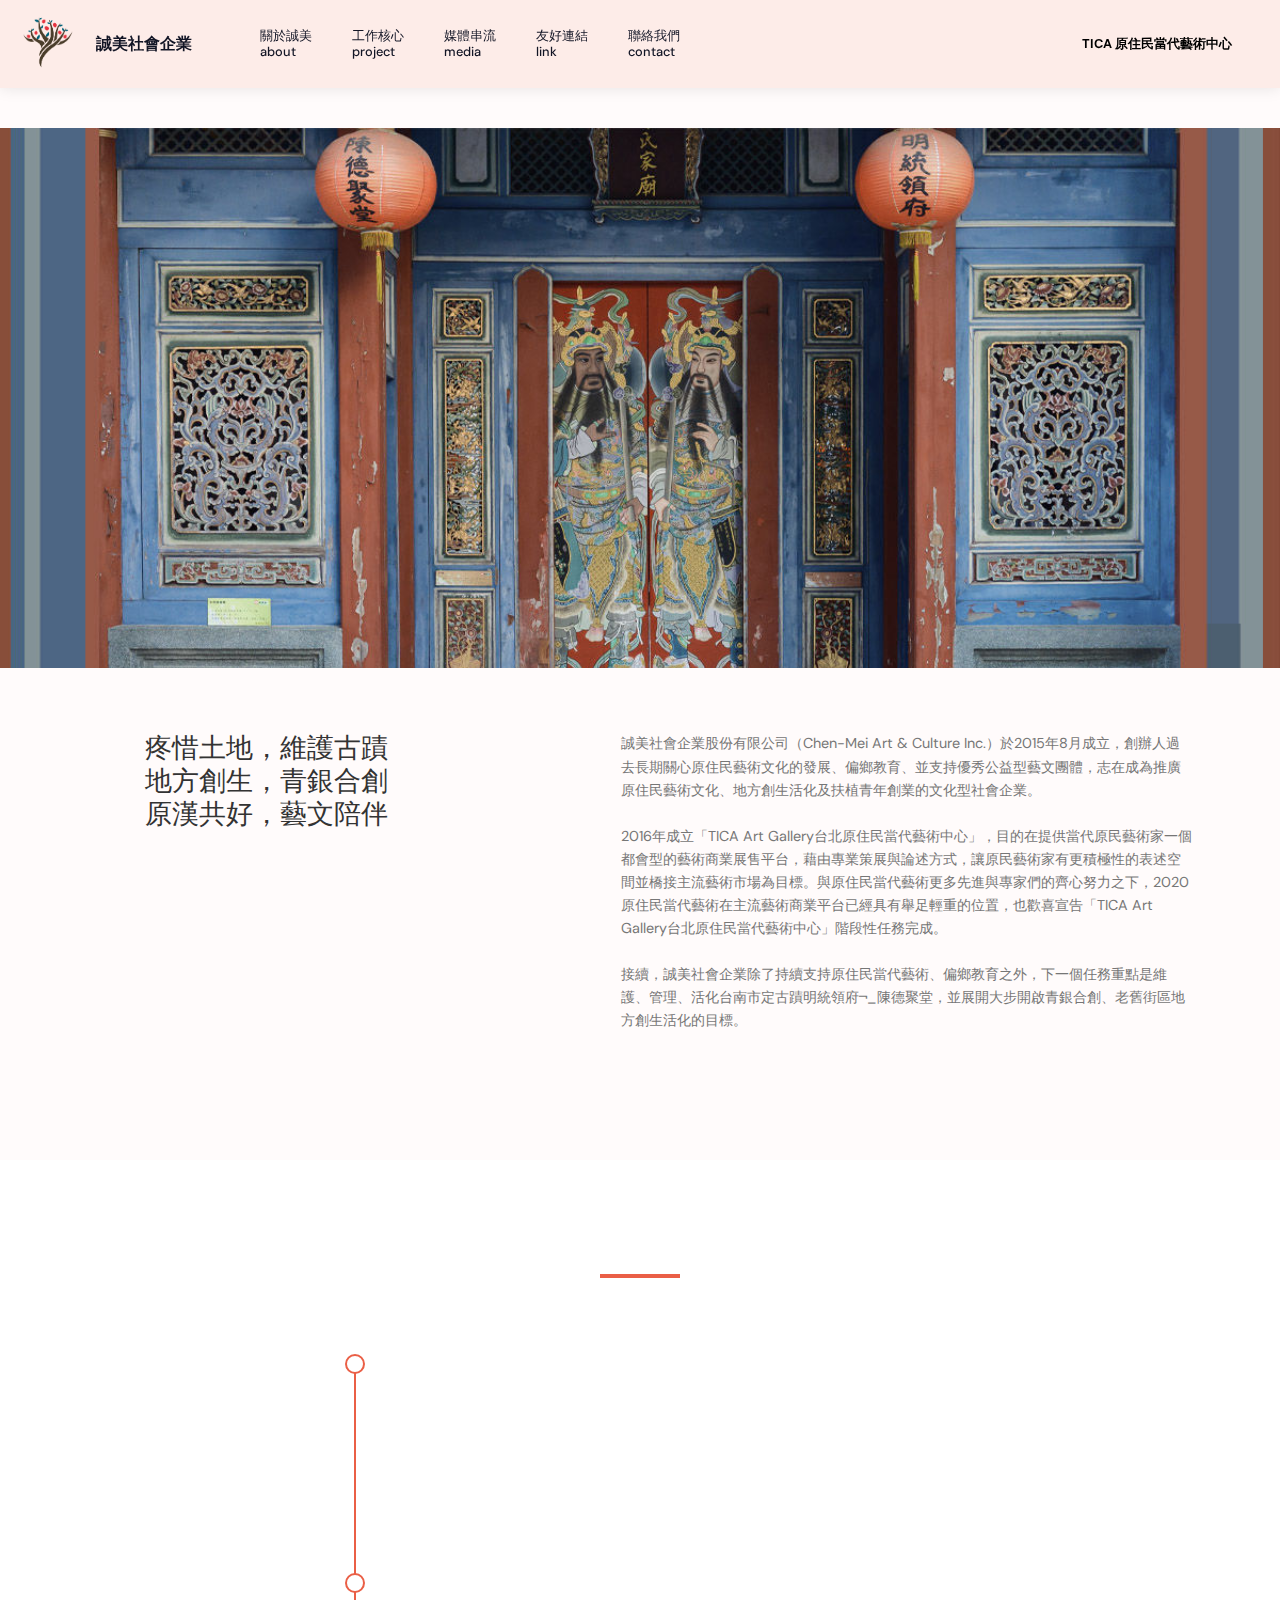
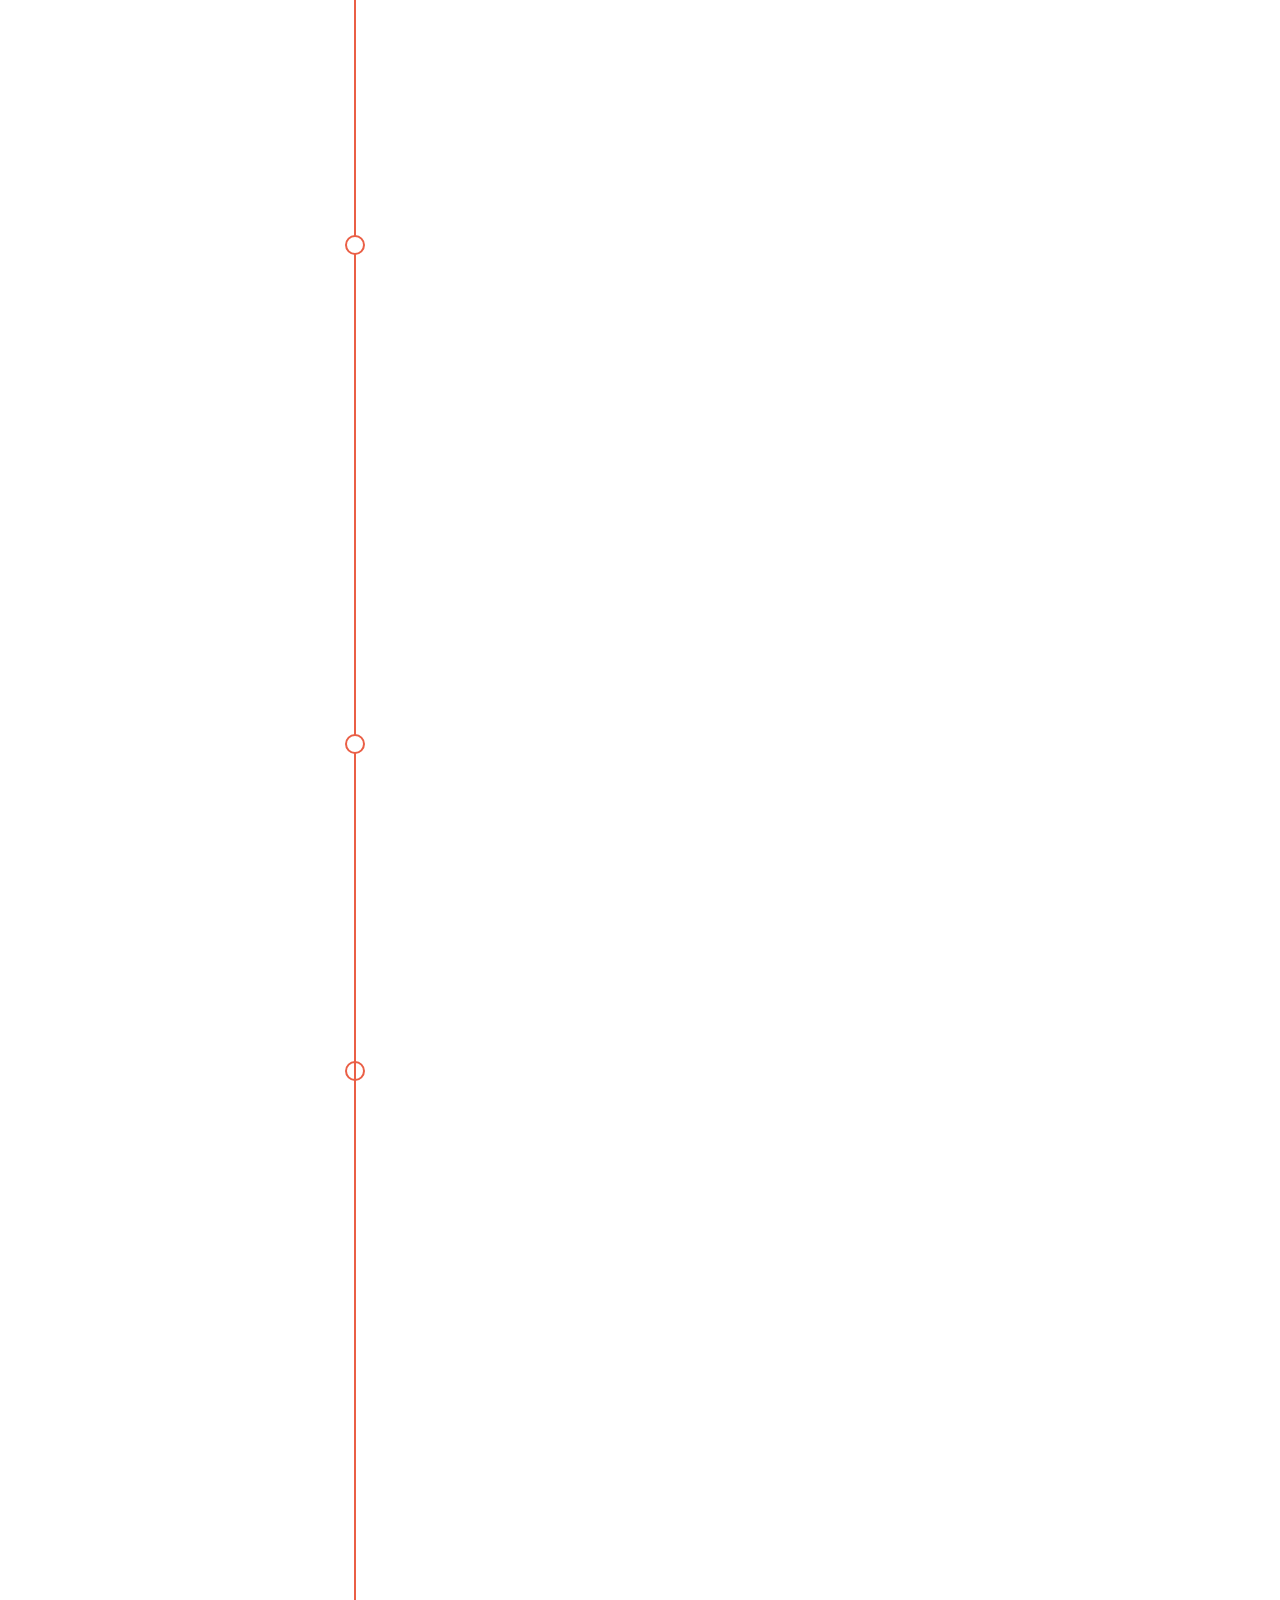
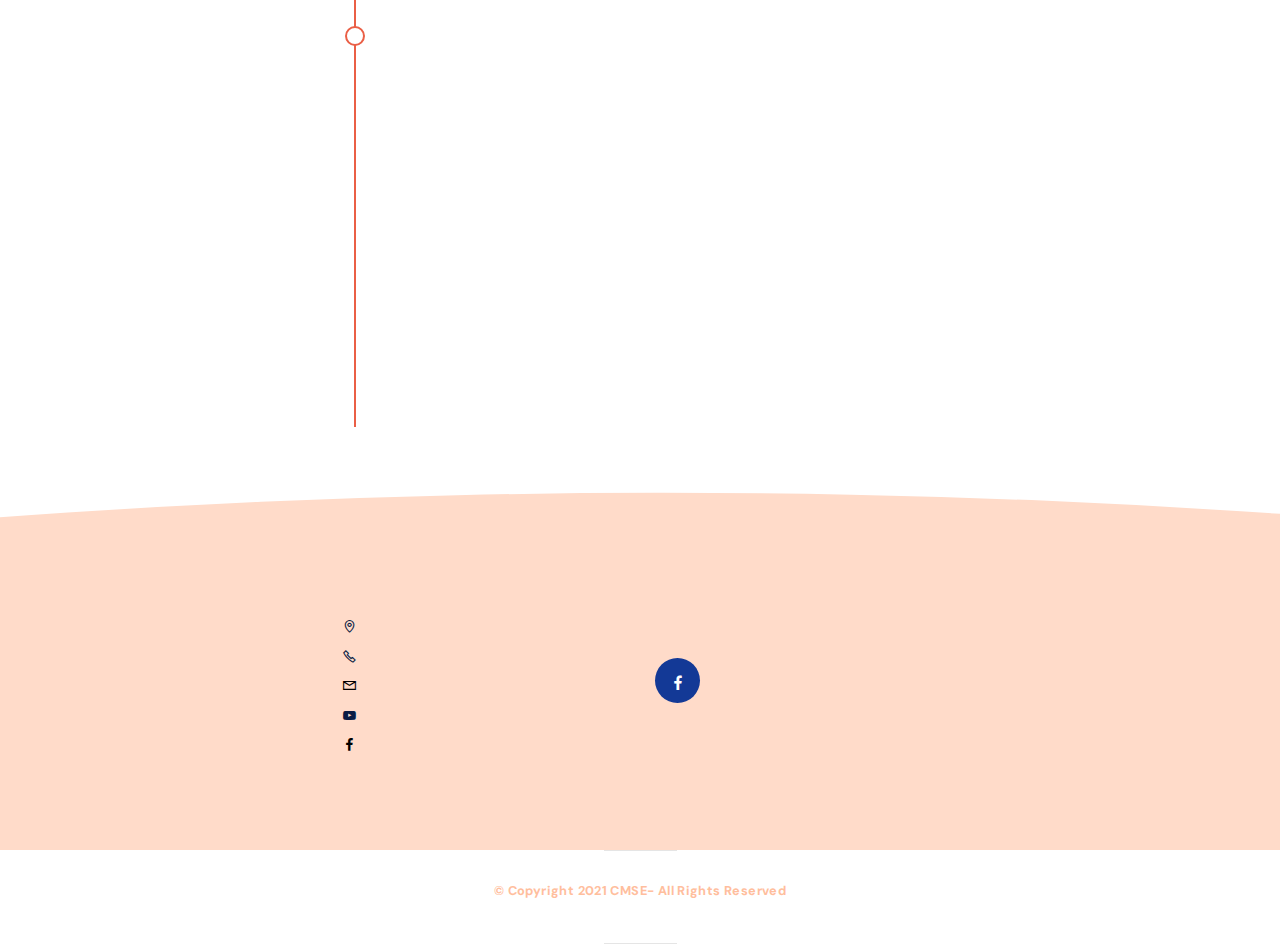
==== commit 5bd6bb8a: "create github pages" ====
--- a/page1.html
+++ b/page1.html
@@ -12,12 +12,14 @@
   
   <title>about</title>
   <link rel="stylesheet" href="assets/web/assets/mobirise-icons2/mobirise2.css">
+  <link rel="stylesheet" href="assets/font-awesome/css/font-awesome.css">
   <link rel="stylesheet" href="assets/tether/tether.min.css">
   <link rel="stylesheet" href="assets/bootstrap/css/bootstrap.min.css">
   <link rel="stylesheet" href="assets/bootstrap/css/bootstrap-grid.min.css">
   <link rel="stylesheet" href="assets/bootstrap/css/bootstrap-reboot.min.css">
   <link rel="stylesheet" href="assets/animatecss/animate.min.css">
   <link rel="stylesheet" href="assets/dropdown/css/style.css">
+  <link rel="stylesheet" href="assets/socicon/css/styles.css">
   <link rel="stylesheet" href="assets/theme/css/style.css">
   <link rel="preload" as="style" href="assets/mobirise/css/mbr-additional.css"><link rel="stylesheet" href="assets/mobirise/css/mbr-additional.css" type="text/css">
   
@@ -244,6 +246,112 @@
             <!--12-->
             
         </div>
+    </div>
+</section>
+
+<section class="extFooter cid-ssAqbskvSf" id="extFooter18-47">
+
+    
+
+    
+
+
+    <svg xmlns="http://www.w3.org/2000/svg" xmlns:xlink="http://www.w3.org/1999/xlink" width="1380px" height="760px" viewBox="0 0 1380 760" preserveAspectRatio="xMidYMid meet">
+        <defs id="svgEditorDefs">
+            <polygon id="svgEditorShapeDefs" style="fill:khaki;stroke:black;vector-effect:non-scaling-stroke;stroke-width:0px;"></polygon>
+        </defs>
+        <rect id="svgEditorBackground" x="0" y="0" width="1380" height="760" style="fill: none; stroke: none;"></rect>
+        <path d="M0.3577131120350206,0.819491525482845h-1.5000000000000355ZM0.3577131120350206,-3.1805084745172603h-1.5000000000000355ZM-0.14228688796500222,-4.180508474517258h5.000000000000002a5,5,0,0,1,0,6.00000000000003h-5.000000000000025a5,5,0,0,0,0,-6.00000000000003ZM5.8577131120349835,-1.1805084745172634h1.0000000000000249Z" style="fill:khaki; stroke:black; vector-effect:non-scaling-stroke;stroke-width:0px;" id="e2_shape" transform="matrix(1.01506 82.3743 -245.478 0.34062 392.311 526.125)"></path>
+    </svg>
+
+
+    <div class="container">
+        <div class="media-container-row content text-white">
+            <div class="col-12 col-md-6 col-lg-3">
+                <div class="media-wrap align-left">
+                    <a href="#">
+                        <img src="assets/images/chenmei-identity-all-ewen-41-128x137.png" alt="">
+                    </a>
+                </div>
+
+                <p class="mbr-text align-left text1 mbr-fonts-style display-4"><strong>誠美社會企業<br>CHEN MEI Arts&amp;Culture Social Enterprise</strong><br>疼惜土地，維護古蹟<br>地方創生，青銀合創<br>原漢共好，藝文陪伴</p>
+
+                
+
+
+            </div>
+            <div class="col-12 col-md-6 col-lg-3 mbr-fonts-style display-4">
+                <h5 class="pb-3 align-left">
+                    聯絡資訊
+                </h5>
+
+
+                <div class="item">
+                    <div class="card-img"><span class="mbr-iconfont img1 mobi-mbri-map-pin mobi-mbri" style="color: rgb(10, 28, 68); fill: rgb(10, 28, 68);"></span>
+                    </div>
+                    <div class="card-box">
+                        <h4 class="item-title align-left mbr-fonts-style display-4">TAIPEI＼TAINAN</h4>
+                    </div>
+                </div>
+
+                <div class="item">
+                    <div class="card-img"><span class="mbr-iconfont img1 mobi-mbri-phone mobi-mbri" style="color: rgb(10, 28, 68); fill: rgb(10, 28, 68);"></span></div>
+                    <div class="card-box">
+                        <h4 class="item-title align-left mbr-fonts-style display-4">02-3322-1538</h4>
+                    </div>
+                </div>
+
+                <div class="item">
+                    <div class="card-img"><span class="mbr-iconfont img1 mobi-mbri-letter mobi-mbri" style="color: rgb(0, 0, 0); fill: rgb(0, 0, 0);"></span>
+                    </div>
+                    <div class="card-box">
+                        <h4 class="item-title align-left mbr-fonts-style display-4">
+                            tica@cmsetica.com</h4>
+                    </div>
+                </div>
+
+                <div class="item">
+                    <div class="card-img"><span class="mbr-iconfont img1 fa-youtube-play fa" style="color: rgb(10, 28, 68); fill: rgb(10, 28, 68);"></span>
+                    </div>
+                    <div class="card-box">
+                        <h4 class="item-title align-left mbr-fonts-style display-4"><a href="https://www.youtube.com/channel/UClNBdalQXaaotN2hfcTGxuw" class="text-primary" target="_blank">CMSE油管</a></h4>
+                    </div>
+                </div>
+
+                <div class="item">
+                    <div class="card-img"><span class="mbr-iconfont img1 socicon-facebook socicon" style="color: rgb(0, 0, 0); fill: rgb(0, 0, 0);"></span>
+                    </div>
+                    <div class="card-box">
+                        <h4 class="item-title align-left mbr-fonts-style display-4"><a href="http://www.facebook.com/cmsetica" class="text-primary" target="_blank">CMSE臉譜</a></h4>
+                    </div>
+                </div>
+
+
+            </div>
+            <div class="col-12 col-md-6 col-lg-3 mbr-fonts-style display-7">
+
+                <p class="mbr-text quote align-left mbr-fonts-style display-4">
+                    即時動態，歡迎與我們在臉書上互動！
+                </p>
+
+                <div class="item">
+                    <div class="card-img2"><span class="mbr-iconfont ico2 socicon-facebook socicon" style="color: rgb(255, 255, 255); fill: rgb(255, 255, 255);"></span></div>
+                    <div class="card-box">
+                        <h4 class="theme align-left mbr-fonts-style display-7"></h4>
+                    </div>
+                </div>
+            </div>
+            <div class="col-12 col-md-6 col-lg-3 mbr-fonts-style display-4">
+                <h5 class="pb-3 align-left">贊助企業</h5>
+                <p class="mbr-text align-left text2 mbr-fonts-style display-4">
+                    我們是一個持續進步的團隊</p>
+
+                <div class="mbr-section-btn align-left"><a class="btn btn-md btn-warning-outline display-4" href="#">誠美開發團隊<br><br>&nbsp; &nbsp; CHENMEI REAL ESTATE DEVELOPMENT&nbsp; &nbsp;</a></div>
+
+            </div>
+        </div>
+
+
     </div>
 </section>
 
--- a/assets/socicon/css/styles.css
+++ b/assets/socicon/css/styles.css
@@ -0,0 +1,933 @@
+@charset "UTF-8";
+
+@font-face {
+  font-family: 'Socicon';
+  src:  url('../fonts/socicon.eot');
+  src:  url('../fonts/socicon.eot?#iefix') format('embedded-opentype'),
+    url('../fonts/socicon.woff2') format('woff2'),
+    url('../fonts/socicon.ttf') format('truetype'),
+    url('../fonts/socicon.woff') format('woff'),
+    url('../fonts/socicon.svg#socicon') format('svg');
+  font-weight: normal;
+  font-style: normal;
+}
+
+[data-icon]:before {
+  font-family: "socicon" !important;
+  content: attr(data-icon);
+  font-style: normal !important;
+  font-weight: normal !important;
+  font-variant: normal !important;
+  text-transform: none !important;
+  speak: none;
+  line-height: 1;
+  -webkit-font-smoothing: antialiased;
+  -moz-osx-font-smoothing: grayscale;
+}
+
+[class^="socicon-"], [class*=" socicon-"] {
+  /* use !important to prevent issues with browser extensions that change fonts */
+  font-family: 'Socicon' !important;
+  speak: none;
+  font-style: normal;
+  font-weight: normal;
+  font-variant: normal;
+  text-transform: none;
+  line-height: 1;
+
+  /* Better Font Rendering =========== */
+  -webkit-font-smoothing: antialiased;
+  -moz-osx-font-smoothing: grayscale;
+}
+
+.socicon-eitaa:before {
+  content: "\e97c";
+}
+.socicon-soroush:before {
+  content: "\e97d";
+}
+.socicon-bale:before {
+  content: "\e97e";
+}
+.socicon-zazzle:before {
+  content: "\e97b";
+}
+.socicon-society6:before {
+  content: "\e97a";
+}
+.socicon-redbubble:before {
+  content: "\e979";
+}
+.socicon-avvo:before {
+  content: "\e978";
+}
+.socicon-stitcher:before {
+  content: "\e977";
+}
+.socicon-googlehangouts:before {
+  content: "\e974";
+}
+.socicon-dlive:before {
+  content: "\e975";
+}
+.socicon-vsco:before {
+  content: "\e976";
+}
+.socicon-flipboard:before {
+  content: "\e973";
+}
+.socicon-ubuntu:before {
+  content: "\e958";
+}
+.socicon-artstation:before {
+  content: "\e959";
+}
+.socicon-invision:before {
+  content: "\e95a";
+}
+.socicon-torial:before {
+  content: "\e95b";
+}
+.socicon-collectorz:before {
+  content: "\e95c";
+}
+.socicon-seenthis:before {
+  content: "\e95d";
+}
+.socicon-googleplaymusic:before {
+  content: "\e95e";
+}
+.socicon-debian:before {
+  content: "\e95f";
+}
+.socicon-filmfreeway:before {
+  content: "\e960";
+}
+.socicon-gnome:before {
+  content: "\e961";
+}
+.socicon-itchio:before {
+  content: "\e962";
+}
+.socicon-jamendo:before {
+  content: "\e963";
+}
+.socicon-mix:before {
+  content: "\e964";
+}
+.socicon-sharepoint:before {
+  content: "\e965";
+}
+.socicon-tinder:before {
+  content: "\e966";
+}
+.socicon-windguru:before {
+  content: "\e967";
+}
+.socicon-cdbaby:before {
+  content: "\e968";
+}
+.socicon-elementaryos:before {
+  content: "\e969";
+}
+.socicon-stage32:before {
+  content: "\e96a";
+}
+.socicon-tiktok:before {
+  content: "\e96b";
+}
+.socicon-gitter:before {
+  content: "\e96c";
+}
+.socicon-letterboxd:before {
+  content: "\e96d";
+}
+.socicon-threema:before {
+  content: "\e96e";
+}
+.socicon-splice:before {
+  content: "\e96f";
+}
+.socicon-metapop:before {
+  content: "\e970";
+}
+.socicon-naver:before {
+  content: "\e971";
+}
+.socicon-remote:before {
+  content: "\e972";
+}
+.socicon-internet:before {
+  content: "\e957";
+}
+.socicon-moddb:before {
+  content: "\e94b";
+}
+.socicon-indiedb:before {
+  content: "\e94c";
+}
+.socicon-traxsource:before {
+  content: "\e94d";
+}
+.socicon-gamefor:before {
+  content: "\e94e";
+}
+.socicon-pixiv:before {
+  content: "\e94f";
+}
+.socicon-myanimelist:before {
+  content: "\e950";
+}
+.socicon-blackberry:before {
+  content: "\e951";
+}
+.socicon-wickr:before {
+  content: "\e952";
+}
+.socicon-spip:before {
+  content: "\e953";
+}
+.socicon-napster:before {
+  content: "\e954";
+}
+.socicon-beatport:before {
+  content: "\e955";
+}
+.socicon-hackerone:before {
+  content: "\e956";
+}
+.socicon-hackernews:before {
+  content: "\e946";
+}
+.socicon-smashwords:before {
+  content: "\e947";
+}
+.socicon-kobo:before {
+  content: "\e948";
+}
+.socicon-bookbub:before {
+  content: "\e949";
+}
+.socicon-mailru:before {
+  content: "\e94a";
+}
+.socicon-gitlab:before {
+  content: "\e945";
+}
+.socicon-instructables:before {
+  content: "\e944";
+}
+.socicon-portfolio:before {
+  content: "\e943";
+}
+.socicon-codered:before {
+  content: "\e940";
+}
+.socicon-origin:before {
+  content: "\e941";
+}
+.socicon-nextdoor:before {
+  content: "\e942";
+}
+.socicon-udemy:before {
+  content: "\e93f";
+}
+.socicon-livemaster:before {
+  content: "\e93e";
+}
+.socicon-crunchbase:before {
+  content: "\e93b";
+}
+.socicon-homefy:before {
+  content: "\e93c";
+}
+.socicon-calendly:before {
+  content: "\e93d";
+}
+.socicon-realtor:before {
+  content: "\e90f";
+}
+.socicon-tidal:before {
+  content: "\e910";
+}
+.socicon-qobuz:before {
+  content: "\e911";
+}
+.socicon-natgeo:before {
+  content: "\e912";
+}
+.socicon-mastodon:before {
+  content: "\e913";
+}
+.socicon-unsplash:before {
+  content: "\e914";
+}
+.socicon-homeadvisor:before {
+  content: "\e915";
+}
+.socicon-angieslist:before {
+  content: "\e916";
+}
+.socicon-codepen:before {
+  content: "\e917";
+}
+.socicon-slack:before {
+  content: "\e918";
+}
+.socicon-openaigym:before {
+  content: "\e919";
+}
+.socicon-logmein:before {
+  content: "\e91a";
+}
+.socicon-fiverr:before {
+  content: "\e91b";
+}
+.socicon-gotomeeting:before {
+  content: "\e91c";
+}
+.socicon-aliexpress:before {
+  content: "\e91d";
+}
+.socicon-guru:before {
+  content: "\e91e";
+}
+.socicon-appstore:before {
+  content: "\e91f";
+}
+.socicon-homes:before {
+  content: "\e920";
+}
+.socicon-zoom:before {
+  content: "\e921";
+}
+.socicon-alibaba:before {
+  content: "\e922";
+}
+.socicon-craigslist:before {
+  content: "\e923";
+}
+.socicon-wix:before {
+  content: "\e924";
+}
+.socicon-redfin:before {
+  content: "\e925";
+}
+.socicon-googlecalendar:before {
+  content: "\e926";
+}
+.socicon-shopify:before {
+  content: "\e927";
+}
+.socicon-freelancer:before {
+  content: "\e928";
+}
+.socicon-seedrs:before {
+  content: "\e929";
+}
+.socicon-bing:before {
+  content: "\e92a";
+}
+.socicon-doodle:before {
+  content: "\e92b";
+}
+.socicon-bonanza:before {
+  content: "\e92c";
+}
+.socicon-squarespace:before {
+  content: "\e92d";
+}
+.socicon-toptal:before {
+  content: "\e92e";
+}
+.socicon-gust:before {
+  content: "\e92f";
+}
+.socicon-ask:before {
+  content: "\e930";
+}
+.socicon-trulia:before {
+  content: "\e931";
+}
+.socicon-loomly:before {
+  content: "\e932";
+}
+.socicon-ghost:before {
+  content: "\e933";
+}
+.socicon-upwork:before {
+  content: "\e934";
+}
+.socicon-fundable:before {
+  content: "\e935";
+}
+.socicon-booking:before {
+  content: "\e936";
+}
+.socicon-googlemaps:before {
+  content: "\e937";
+}
+.socicon-zillow:before {
+  content: "\e938";
+}
+.socicon-niconico:before {
+  content: "\e939";
+}
+.socicon-toneden:before {
+  content: "\e93a";
+}
+.socicon-augment:before {
+  content: "\e908";
+}
+.socicon-bitbucket:before {
+  content: "\e909";
+}
+.socicon-fyuse:before {
+  content: "\e90a";
+}
+.socicon-yt-gaming:before {
+  content: "\e90b";
+}
+.socicon-sketchfab:before {
+  content: "\e90c";
+}
+.socicon-mobcrush:before {
+  content: "\e90d";
+}
+.socicon-microsoft:before {
+  content: "\e90e";
+}
+.socicon-pandora:before {
+  content: "\e907";
+}
+.socicon-messenger:before {
+  content: "\e906";
+}
+.socicon-gamewisp:before {
+  content: "\e905";
+}
+.socicon-bloglovin:before {
+  content: "\e904";
+}
+.socicon-tunein:before {
+  content: "\e903";
+}
+.socicon-gamejolt:before {
+  content: "\e901";
+}
+.socicon-trello:before {
+  content: "\e902";
+}
+.socicon-spreadshirt:before {
+  content: "\e900";
+}
+.socicon-500px:before {
+  content: "\e000";
+}
+.socicon-8tracks:before {
+  content: "\e001";
+}
+.socicon-airbnb:before {
+  content: "\e002";
+}
+.socicon-alliance:before {
+  content: "\e003";
+}
+.socicon-amazon:before {
+  content: "\e004";
+}
+.socicon-amplement:before {
+  content: "\e005";
+}
+.socicon-android:before {
+  content: "\e006";
+}
+.socicon-angellist:before {
+  content: "\e007";
+}
+.socicon-apple:before {
+  content: "\e008";
+}
+.socicon-appnet:before {
+  content: "\e009";
+}
+.socicon-baidu:before {
+  content: "\e00a";
+}
+.socicon-bandcamp:before {
+  content: "\e00b";
+}
+.socicon-battlenet:before {
+  content: "\e00c";
+}
+.socicon-mixer:before {
+  content: "\e00d";
+}
+.socicon-bebee:before {
+  content: "\e00e";
+}
+.socicon-bebo:before {
+  content: "\e00f";
+}
+.socicon-behance:before {
+  content: "\e010";
+}
+.socicon-blizzard:before {
+  content: "\e011";
+}
+.socicon-blogger:before {
+  content: "\e012";
+}
+.socicon-buffer:before {
+  content: "\e013";
+}
+.socicon-chrome:before {
+  content: "\e014";
+}
+.socicon-coderwall:before {
+  content: "\e015";
+}
+.socicon-curse:before {
+  content: "\e016";
+}
+.socicon-dailymotion:before {
+  content: "\e017";
+}
+.socicon-deezer:before {
+  content: "\e018";
+}
+.socicon-delicious:before {
+  content: "\e019";
+}
+.socicon-deviantart:before {
+  content: "\e01a";
+}
+.socicon-diablo:before {
+  content: "\e01b";
+}
+.socicon-digg:before {
+  content: "\e01c";
+}
+.socicon-discord:before {
+  content: "\e01d";
+}
+.socicon-disqus:before {
+  content: "\e01e";
+}
+.socicon-douban:before {
+  content: "\e01f";
+}
+.socicon-draugiem:before {
+  content: "\e020";
+}
+.socicon-dribbble:before {
+  content: "\e021";
+}
+.socicon-drupal:before {
+  content: "\e022";
+}
+.socicon-ebay:before {
+  content: "\e023";
+}
+.socicon-ello:before {
+  content: "\e024";
+}
+.socicon-endomodo:before {
+  content: "\e025";
+}
+.socicon-envato:before {
+  content: "\e026";
+}
+.socicon-etsy:before {
+  content: "\e027";
+}
+.socicon-facebook:before {
+  content: "\e028";
+}
+.socicon-feedburner:before {
+  content: "\e029";
+}
+.socicon-filmweb:before {
+  content: "\e02a";
+}
+.socicon-firefox:before {
+  content: "\e02b";
+}
+.socicon-flattr:before {
+  content: "\e02c";
+}
+.socicon-flickr:before {
+  content: "\e02d";
+}
+.socicon-formulr:before {
+  content: "\e02e";
+}
+.socicon-forrst:before {
+  content: "\e02f";
+}
+.socicon-foursquare:before {
+  content: "\e030";
+}
+.socicon-friendfeed:before {
+  content: "\e031";
+}
+.socicon-github:before {
+  content: "\e032";
+}
+.socicon-goodreads:before {
+  content: "\e033";
+}
+.socicon-google:before {
+  content: "\e034";
+}
+.socicon-googlescholar:before {
+  content: "\e035";
+}
+.socicon-googlegroups:before {
+  content: "\e036";
+}
+.socicon-googlephotos:before {
+  content: "\e037";
+}
+.socicon-googleplus:before {
+  content: "\e038";
+}
+.socicon-grooveshark:before {
+  content: "\e039";
+}
+.socicon-hackerrank:before {
+  content: "\e03a";
+}
+.socicon-hearthstone:before {
+  content: "\e03b";
+}
+.socicon-hellocoton:before {
+  content: "\e03c";
+}
+.socicon-heroes:before {
+  content: "\e03d";
+}
+.socicon-smashcast:before {
+  content: "\e03e";
+}
+.socicon-horde:before {
+  content: "\e03f";
+}
+.socicon-houzz:before {
+  content: "\e040";
+}
+.socicon-icq:before {
+  content: "\e041";
+}
+.socicon-identica:before {
+  content: "\e042";
+}
+.socicon-imdb:before {
+  content: "\e043";
+}
+.socicon-instagram:before {
+  content: "\e044";
+}
+.socicon-issuu:before {
+  content: "\e045";
+}
+.socicon-istock:before {
+  content: "\e046";
+}
+.socicon-itunes:before {
+  content: "\e047";
+}
+.socicon-keybase:before {
+  content: "\e048";
+}
+.socicon-lanyrd:before {
+  content: "\e049";
+}
+.socicon-lastfm:before {
+  content: "\e04a";
+}
+.socicon-line:before {
+  content: "\e04b";
+}
+.socicon-linkedin:before {
+  content: "\e04c";
+}
+.socicon-livejournal:before {
+  content: "\e04d";
+}
+.socicon-lyft:before {
+  content: "\e04e";
+}
+.socicon-macos:before {
+  content: "\e04f";
+}
+.socicon-mail:before {
+  content: "\e050";
+}
+.socicon-medium:before {
+  content: "\e051";
+}
+.socicon-meetup:before {
+  content: "\e052";
+}
+.socicon-mixcloud:before {
+  content: "\e053";
+}
+.socicon-modelmayhem:before {
+  content: "\e054";
+}
+.socicon-mumble:before {
+  content: "\e055";
+}
+.socicon-myspace:before {
+  content: "\e056";
+}
+.socicon-newsvine:before {
+  content: "\e057";
+}
+.socicon-nintendo:before {
+  content: "\e058";
+}
+.socicon-npm:before {
+  content: "\e059";
+}
+.socicon-odnoklassniki:before {
+  content: "\e05a";
+}
+.socicon-openid:before {
+  content: "\e05b";
+}
+.socicon-opera:before {
+  content: "\e05c";
+}
+.socicon-outlook:before {
+  content: "\e05d";
+}
+.socicon-overwatch:before {
+  content: "\e05e";
+}
+.socicon-patreon:before {
+  content: "\e05f";
+}
+.socicon-paypal:before {
+  content: "\e060";
+}
+.socicon-periscope:before {
+  content: "\e061";
+}
+.socicon-persona:before {
+  content: "\e062";
+}
+.socicon-pinterest:before {
+  content: "\e063";
+}
+.socicon-play:before {
+  content: "\e064";
+}
+.socicon-player:before {
+  content: "\e065";
+}
+.socicon-playstation:before {
+  content: "\e066";
+}
+.socicon-pocket:before {
+  content: "\e067";
+}
+.socicon-qq:before {
+  content: "\e068";
+}
+.socicon-quora:before {
+  content: "\e069";
+}
+.socicon-raidcall:before {
+  content: "\e06a";
+}
+.socicon-ravelry:before {
+  content: "\e06b";
+}
+.socicon-reddit:before {
+  content: "\e06c";
+}
+.socicon-renren:before {
+  content: "\e06d";
+}
+.socicon-researchgate:before {
+  content: "\e06e";
+}
+.socicon-residentadvisor:before {
+  content: "\e06f";
+}
+.socicon-reverbnation:before {
+  content: "\e070";
+}
+.socicon-rss:before {
+  content: "\e071";
+}
+.socicon-sharethis:before {
+  content: "\e072";
+}
+.socicon-skype:before {
+  content: "\e073";
+}
+.socicon-slideshare:before {
+  content: "\e074";
+}
+.socicon-smugmug:before {
+  content: "\e075";
+}
+.socicon-snapchat:before {
+  content: "\e076";
+}
+.socicon-songkick:before {
+  content: "\e077";
+}
+.socicon-soundcloud:before {
+  content: "\e078";
+}
+.socicon-spotify:before {
+  content: "\e079";
+}
+.socicon-stackexchange:before {
+  content: "\e07a";
+}
+.socicon-stackoverflow:before {
+  content: "\e07b";
+}
+.socicon-starcraft:before {
+  content: "\e07c";
+}
+.socicon-stayfriends:before {
+  content: "\e07d";
+}
+.socicon-steam:before {
+  content: "\e07e";
+}
+.socicon-storehouse:before {
+  content: "\e07f";
+}
+.socicon-strava:before {
+  content: "\e080";
+}
+.socicon-streamjar:before {
+  content: "\e081";
+}
+.socicon-stumbleupon:before {
+  content: "\e082";
+}
+.socicon-swarm:before {
+  content: "\e083";
+}
+.socicon-teamspeak:before {
+  content: "\e084";
+}
+.socicon-teamviewer:before {
+  content: "\e085";
+}
+.socicon-technorati:before {
+  content: "\e086";
+}
+.socicon-telegram:before {
+  content: "\e087";
+}
+.socicon-tripadvisor:before {
+  content: "\e088";
+}
+.socicon-tripit:before {
+  content: "\e089";
+}
+.socicon-triplej:before {
+  content: "\e08a";
+}
+.socicon-tumblr:before {
+  content: "\e08b";
+}
+.socicon-twitch:before {
+  content: "\e08c";
+}
+.socicon-twitter:before {
+  content: "\e08d";
+}
+.socicon-uber:before {
+  content: "\e08e";
+}
+.socicon-ventrilo:before {
+  content: "\e08f";
+}
+.socicon-viadeo:before {
+  content: "\e090";
+}
+.socicon-viber:before {
+  content: "\e091";
+}
+.socicon-viewbug:before {
+  content: "\e092";
+}
+.socicon-vimeo:before {
+  content: "\e093";
+}
+.socicon-vine:before {
+  content: "\e094";
+}
+.socicon-vkontakte:before {
+  content: "\e095";
+}
+.socicon-warcraft:before {
+  content: "\e096";
+}
+.socicon-wechat:before {
+  content: "\e097";
+}
+.socicon-weibo:before {
+  content: "\e098";
+}
+.socicon-whatsapp:before {
+  content: "\e099";
+}
+.socicon-wikipedia:before {
+  content: "\e09a";
+}
+.socicon-windows:before {
+  content: "\e09b";
+}
+.socicon-wordpress:before {
+  content: "\e09c";
+}
+.socicon-wykop:before {
+  content: "\e09d";
+}
+.socicon-xbox:before {
+  content: "\e09e";
+}
+.socicon-xing:before {
+  content: "\e09f";
+}
+.socicon-yahoo:before {
+  content: "\e0a0";
+}
+.socicon-yammer:before {
+  content: "\e0a1";
+}
+.socicon-yandex:before {
+  content: "\e0a2";
+}
+.socicon-yelp:before {
+  content: "\e0a3";
+}
+.socicon-younow:before {
+  content: "\e0a4";
+}
+.socicon-youtube:before {
+  content: "\e0a5";
+}
+.socicon-zapier:before {
+  content: "\e0a6";
+}
+.socicon-zerply:before {
+  content: "\e0a7";
+}
+.socicon-zomato:before {
+  content: "\e0a8";
+}
+.socicon-zynga:before {
+  content: "\e0a9";
+}
--- a/assets/mobirise/css/mbr-additional.css
+++ b/assets/mobirise/css/mbr-additional.css
@@ -1683,50 +1683,50 @@
     text-align: center;
   }
 }
-.cid-ssAkRfyfZb {
+.cid-ssAnChUAXy {
   padding-top: 150px;
   padding-bottom: 75px;
-  background-color: #343351;
+  background-color: #ffdbc9;
   position: relative;
   overflow: hidden;
 }
-.cid-ssAkRfyfZb .container {
+.cid-ssAnChUAXy .container {
   max-width: 1400px;
 }
-.cid-ssAkRfyfZb .card-img2 span {
+.cid-ssAnChUAXy .card-img2 span {
   padding-top: 6px;
 }
-.cid-ssAkRfyfZb .soc-item a {
+.cid-ssAnChUAXy .soc-item a {
   padding-top: 5px;
 }
-.cid-ssAkRfyfZb .btn {
+.cid-ssAnChUAXy .btn {
   padding: 0.4rem 0.6rem !important;
   margin: 0.5rem !important;
   border-radius: 10px !important;
   letter-spacing: 0px;
 }
-.cid-ssAkRfyfZb .btn .mbr-iconfont {
+.cid-ssAnChUAXy .btn .mbr-iconfont {
   margin-top: 0.1rem;
 }
-.cid-ssAkRfyfZb .btn .mbr-iconfont.socicon {
+.cid-ssAnChUAXy .btn .mbr-iconfont.socicon {
   margin-right: 0.8rem !important;
   order: 0;
 }
 @media (max-width: 992px) {
-  .cid-ssAkRfyfZb .content > div:not(:last-child) {
+  .cid-ssAnChUAXy .content > div:not(:last-child) {
     margin-bottom: 2rem;
   }
 }
-.cid-ssAkRfyfZb svg {
+.cid-ssAnChUAXy svg {
   position: absolute;
   top: 2rem;
   left: 50%;
   transform: translate(-50%) scale(2, 1.6) rotate(180deg);
 }
-.cid-ssAkRfyfZb #e2_shape {
+.cid-ssAnChUAXy #e2_shape {
   fill: #ffffff !important;
 }
-.cid-ssAkRfyfZb .quote {
+.cid-ssAnChUAXy .quote {
   background-color: rgba(0, 0, 0, 0.1);
   border-radius: 10px;
   padding: 1rem;
@@ -1734,7 +1734,7 @@
   margin-bottom: 1.8rem;
   color: #ffffff;
 }
-.cid-ssAkRfyfZb .quote::after {
+.cid-ssAnChUAXy .quote::after {
   top: 100%;
   left: 36px;
   content: " ";
@@ -1745,19 +1745,19 @@
   border-width: 20px 20px 0 0;
   border-color: rgba(0, 0, 0, 0.1) transparent transparent;
 }
-.cid-ssAkRfyfZb .card-img2 {
+.cid-ssAnChUAXy .card-img2 {
   min-width: 45px;
   height: 45px;
-  background: #5580ff;
+  background: #133996;
   border-radius: 100%;
   display: flex;
   justify-content: center;
   align-items: center;
 }
-.cid-ssAkRfyfZb .card-img {
+.cid-ssAnChUAXy .card-img {
   width: auto;
 }
-.cid-ssAkRfyfZb .soc-item {
+.cid-ssAnChUAXy .soc-item {
   width: 45px;
   height: 45px;
   background: #ffffff;
@@ -1768,41 +1768,41 @@
   align-items: center;
   margin-right: 1rem;
 }
-.cid-ssAkRfyfZb .soc-item span {
+.cid-ssAnChUAXy .soc-item span {
   font-size: 1.4rem;
 }
-.cid-ssAkRfyfZb .soc-item:hover span {
+.cid-ssAnChUAXy .soc-item:hover span {
   color: #121525 !important;
 }
-.cid-ssAkRfyfZb .item {
+.cid-ssAnChUAXy .item {
   display: flex;
   align-items: center;
   margin-bottom: 1rem;
 }
-.cid-ssAkRfyfZb .item h4 {
+.cid-ssAnChUAXy .item h4 {
   padding-left: 10px;
   margin: 0;
 }
-.cid-ssAkRfyfZb .media-wrap {
+.cid-ssAnChUAXy .media-wrap {
   margin-bottom: 1rem;
 }
-.cid-ssAkRfyfZb .mbr-iconfont-logo {
+.cid-ssAnChUAXy .mbr-iconfont-logo {
   font-size: 7.5rem;
   color: #f36;
 }
-.cid-ssAkRfyfZb img {
+.cid-ssAnChUAXy img {
   height: 4rem;
   width: auto;
 }
 @media (max-width: 576px) {
-  .cid-ssAkRfyfZb .item {
+  .cid-ssAnChUAXy .item {
     justify-content: center;
   }
-  .cid-ssAkRfyfZb .quote::after {
+  .cid-ssAnChUAXy .quote::after {
     left: 60px;
   }
 }
-.cid-ssAkRfyfZb .social-list {
+.cid-ssAnChUAXy .social-list {
   padding-left: 0;
   margin-bottom: 0;
   list-style: none;
@@ -1810,28 +1810,29 @@
   flex-wrap: wrap;
 }
 @media (max-width: 576px) {
-  .cid-ssAkRfyfZb .social-list {
+  .cid-ssAnChUAXy .social-list {
     -webkit-justify-content: center;
     justify-content: center;
   }
 }
-.cid-ssAkRfyfZb .text1 {
+.cid-ssAnChUAXy .text1 {
+  color: #000000;
+}
+.cid-ssAnChUAXy .item-title {
+  color: #000000;
+}
+.cid-ssAnChUAXy H5 {
+  color: #0a1c44;
+  text-align: left;
+}
+.cid-ssAnChUAXy .theme {
   color: #ffffff;
 }
-.cid-ssAkRfyfZb .item-title {
-  color: #ffffff;
-}
-.cid-ssAkRfyfZb H5 {
-  color: #ffffff;
-}
-.cid-ssAkRfyfZb .theme {
-  color: #ffffff;
-}
-.cid-ssAkRfyfZb .copyright > p {
+.cid-ssAnChUAXy .copyright > p {
   color: #ff3366;
 }
-.cid-ssAkRfyfZb .text2 {
-  color: #ffffff;
+.cid-ssAnChUAXy .text2 {
+  color: #000000;
 }
 .cid-sq8vKvOtYm {
   padding-top: 30px;
@@ -3005,6 +3006,157 @@
   display: flex;
   flex-direction: column-reverse;
 }
+.cid-ssAqbskvSf {
+  padding-top: 150px;
+  padding-bottom: 75px;
+  background-color: #ffdbc9;
+  position: relative;
+  overflow: hidden;
+}
+.cid-ssAqbskvSf .container {
+  max-width: 1400px;
+}
+.cid-ssAqbskvSf .card-img2 span {
+  padding-top: 6px;
+}
+.cid-ssAqbskvSf .soc-item a {
+  padding-top: 5px;
+}
+.cid-ssAqbskvSf .btn {
+  padding: 0.4rem 0.6rem !important;
+  margin: 0.5rem !important;
+  border-radius: 10px !important;
+  letter-spacing: 0px;
+}
+.cid-ssAqbskvSf .btn .mbr-iconfont {
+  margin-top: 0.1rem;
+}
+.cid-ssAqbskvSf .btn .mbr-iconfont.socicon {
+  margin-right: 0.8rem !important;
+  order: 0;
+}
+@media (max-width: 992px) {
+  .cid-ssAqbskvSf .content > div:not(:last-child) {
+    margin-bottom: 2rem;
+  }
+}
+.cid-ssAqbskvSf svg {
+  position: absolute;
+  top: 2rem;
+  left: 50%;
+  transform: translate(-50%) scale(2, 1.6) rotate(180deg);
+}
+.cid-ssAqbskvSf #e2_shape {
+  fill: #ffffff !important;
+}
+.cid-ssAqbskvSf .quote {
+  background-color: rgba(0, 0, 0, 0.1);
+  border-radius: 10px;
+  padding: 1rem;
+  position: relative;
+  margin-bottom: 1.8rem;
+  color: #ffffff;
+}
+.cid-ssAqbskvSf .quote::after {
+  top: 100%;
+  left: 36px;
+  content: " ";
+  position: absolute;
+  width: 0;
+  height: 0;
+  border-style: solid;
+  border-width: 20px 20px 0 0;
+  border-color: rgba(0, 0, 0, 0.1) transparent transparent;
+}
+.cid-ssAqbskvSf .card-img2 {
+  min-width: 45px;
+  height: 45px;
+  background: #133996;
+  border-radius: 100%;
+  display: flex;
+  justify-content: center;
+  align-items: center;
+}
+.cid-ssAqbskvSf .card-img {
+  width: auto;
+}
+.cid-ssAqbskvSf .soc-item {
+  width: 45px;
+  height: 45px;
+  background: #ffffff;
+  margin-bottom: 1rem;
+  border-radius: 100%;
+  display: flex;
+  justify-content: center;
+  align-items: center;
+  margin-right: 1rem;
+}
+.cid-ssAqbskvSf .soc-item span {
+  font-size: 1.4rem;
+}
+.cid-ssAqbskvSf .soc-item:hover span {
+  color: #121525 !important;
+}
+.cid-ssAqbskvSf .item {
+  display: flex;
+  align-items: center;
+  margin-bottom: 1rem;
+}
+.cid-ssAqbskvSf .item h4 {
+  padding-left: 10px;
+  margin: 0;
+}
+.cid-ssAqbskvSf .media-wrap {
+  margin-bottom: 1rem;
+}
+.cid-ssAqbskvSf .mbr-iconfont-logo {
+  font-size: 7.5rem;
+  color: #f36;
+}
+.cid-ssAqbskvSf img {
+  height: 4rem;
+  width: auto;
+}
+@media (max-width: 576px) {
+  .cid-ssAqbskvSf .item {
+    justify-content: center;
+  }
+  .cid-ssAqbskvSf .quote::after {
+    left: 60px;
+  }
+}
+.cid-ssAqbskvSf .social-list {
+  padding-left: 0;
+  margin-bottom: 0;
+  list-style: none;
+  display: flex;
+  flex-wrap: wrap;
+}
+@media (max-width: 576px) {
+  .cid-ssAqbskvSf .social-list {
+    -webkit-justify-content: center;
+    justify-content: center;
+  }
+}
+.cid-ssAqbskvSf .text1 {
+  color: #000000;
+}
+.cid-ssAqbskvSf .item-title {
+  color: #000000;
+}
+.cid-ssAqbskvSf H5 {
+  color: #0a1c44;
+  text-align: left;
+}
+.cid-ssAqbskvSf .theme {
+  color: #ffffff;
+}
+.cid-ssAqbskvSf .copyright > p {
+  color: #ff3366;
+}
+.cid-ssAqbskvSf .text2 {
+  color: #000000;
+}
 .cid-ssAc8cXnkp {
   padding-top: 0px;
   padding-bottom: 0px;
@@ -3798,6 +3950,157 @@
 .cid-sq8XLsNp9P .social-media {
   color: #767676;
 }
+.cid-ssAq27RmRL {
+  padding-top: 150px;
+  padding-bottom: 75px;
+  background-color: #ffdbc9;
+  position: relative;
+  overflow: hidden;
+}
+.cid-ssAq27RmRL .container {
+  max-width: 1400px;
+}
+.cid-ssAq27RmRL .card-img2 span {
+  padding-top: 6px;
+}
+.cid-ssAq27RmRL .soc-item a {
+  padding-top: 5px;
+}
+.cid-ssAq27RmRL .btn {
+  padding: 0.4rem 0.6rem !important;
+  margin: 0.5rem !important;
+  border-radius: 10px !important;
+  letter-spacing: 0px;
+}
+.cid-ssAq27RmRL .btn .mbr-iconfont {
+  margin-top: 0.1rem;
+}
+.cid-ssAq27RmRL .btn .mbr-iconfont.socicon {
+  margin-right: 0.8rem !important;
+  order: 0;
+}
+@media (max-width: 992px) {
+  .cid-ssAq27RmRL .content > div:not(:last-child) {
+    margin-bottom: 2rem;
+  }
+}
+.cid-ssAq27RmRL svg {
+  position: absolute;
+  top: 2rem;
+  left: 50%;
+  transform: translate(-50%) scale(2, 1.6) rotate(180deg);
+}
+.cid-ssAq27RmRL #e2_shape {
+  fill: #ffffff !important;
+}
+.cid-ssAq27RmRL .quote {
+  background-color: rgba(0, 0, 0, 0.1);
+  border-radius: 10px;
+  padding: 1rem;
+  position: relative;
+  margin-bottom: 1.8rem;
+  color: #ffffff;
+}
+.cid-ssAq27RmRL .quote::after {
+  top: 100%;
+  left: 36px;
+  content: " ";
+  position: absolute;
+  width: 0;
+  height: 0;
+  border-style: solid;
+  border-width: 20px 20px 0 0;
+  border-color: rgba(0, 0, 0, 0.1) transparent transparent;
+}
+.cid-ssAq27RmRL .card-img2 {
+  min-width: 45px;
+  height: 45px;
+  background: #133996;
+  border-radius: 100%;
+  display: flex;
+  justify-content: center;
+  align-items: center;
+}
+.cid-ssAq27RmRL .card-img {
+  width: auto;
+}
+.cid-ssAq27RmRL .soc-item {
+  width: 45px;
+  height: 45px;
+  background: #ffffff;
+  margin-bottom: 1rem;
+  border-radius: 100%;
+  display: flex;
+  justify-content: center;
+  align-items: center;
+  margin-right: 1rem;
+}
+.cid-ssAq27RmRL .soc-item span {
+  font-size: 1.4rem;
+}
+.cid-ssAq27RmRL .soc-item:hover span {
+  color: #121525 !important;
+}
+.cid-ssAq27RmRL .item {
+  display: flex;
+  align-items: center;
+  margin-bottom: 1rem;
+}
+.cid-ssAq27RmRL .item h4 {
+  padding-left: 10px;
+  margin: 0;
+}
+.cid-ssAq27RmRL .media-wrap {
+  margin-bottom: 1rem;
+}
+.cid-ssAq27RmRL .mbr-iconfont-logo {
+  font-size: 7.5rem;
+  color: #f36;
+}
+.cid-ssAq27RmRL img {
+  height: 4rem;
+  width: auto;
+}
+@media (max-width: 576px) {
+  .cid-ssAq27RmRL .item {
+    justify-content: center;
+  }
+  .cid-ssAq27RmRL .quote::after {
+    left: 60px;
+  }
+}
+.cid-ssAq27RmRL .social-list {
+  padding-left: 0;
+  margin-bottom: 0;
+  list-style: none;
+  display: flex;
+  flex-wrap: wrap;
+}
+@media (max-width: 576px) {
+  .cid-ssAq27RmRL .social-list {
+    -webkit-justify-content: center;
+    justify-content: center;
+  }
+}
+.cid-ssAq27RmRL .text1 {
+  color: #000000;
+}
+.cid-ssAq27RmRL .item-title {
+  color: #000000;
+}
+.cid-ssAq27RmRL H5 {
+  color: #0a1c44;
+  text-align: left;
+}
+.cid-ssAq27RmRL .theme {
+  color: #ffffff;
+}
+.cid-ssAq27RmRL .copyright > p {
+  color: #ff3366;
+}
+.cid-ssAq27RmRL .text2 {
+  color: #000000;
+}
 .cid-sq8XD5tvpr {
   padding-top: 30px;
   padding-bottom: 30px;
@@ -4844,6 +5147,157 @@
 .cid-sq9hU0PTTm H4 {
   color: #767676;
 }
+.cid-ssApZc2veI {
+  padding-top: 150px;
+  padding-bottom: 75px;
+  background-color: #ffdbc9;
+  position: relative;
+  overflow: hidden;
+}
+.cid-ssApZc2veI .container {
+  max-width: 1400px;
+}
+.cid-ssApZc2veI .card-img2 span {
+  padding-top: 6px;
+}
+.cid-ssApZc2veI .soc-item a {
+  padding-top: 5px;
+}
+.cid-ssApZc2veI .btn {
+  padding: 0.4rem 0.6rem !important;
+  margin: 0.5rem !important;
+  border-radius: 10px !important;
+  letter-spacing: 0px;
+}
+.cid-ssApZc2veI .btn .mbr-iconfont {
+  margin-top: 0.1rem;
+}
+.cid-ssApZc2veI .btn .mbr-iconfont.socicon {
+  margin-right: 0.8rem !important;
+  order: 0;
+}
+@media (max-width: 992px) {
+  .cid-ssApZc2veI .content > div:not(:last-child) {
+    margin-bottom: 2rem;
+  }
+}
+.cid-ssApZc2veI svg {
+  position: absolute;
+  top: 2rem;
+  left: 50%;
+  transform: translate(-50%) scale(2, 1.6) rotate(180deg);
+}
+.cid-ssApZc2veI #e2_shape {
+  fill: #ffffff !important;
+}
+.cid-ssApZc2veI .quote {
+  background-color: rgba(0, 0, 0, 0.1);
+  border-radius: 10px;
+  padding: 1rem;
+  position: relative;
+  margin-bottom: 1.8rem;
+  color: #ffffff;
+}
+.cid-ssApZc2veI .quote::after {
+  top: 100%;
+  left: 36px;
+  content: " ";
+  position: absolute;
+  width: 0;
+  height: 0;
+  border-style: solid;
+  border-width: 20px 20px 0 0;
+  border-color: rgba(0, 0, 0, 0.1) transparent transparent;
+}
+.cid-ssApZc2veI .card-img2 {
+  min-width: 45px;
+  height: 45px;
+  background: #133996;
+  border-radius: 100%;
+  display: flex;
+  justify-content: center;
+  align-items: center;
+}
+.cid-ssApZc2veI .card-img {
+  width: auto;
+}
+.cid-ssApZc2veI .soc-item {
+  width: 45px;
+  height: 45px;
+  background: #ffffff;
+  margin-bottom: 1rem;
+  border-radius: 100%;
+  display: flex;
+  justify-content: center;
+  align-items: center;
+  margin-right: 1rem;
+}
+.cid-ssApZc2veI .soc-item span {
+  font-size: 1.4rem;
+}
+.cid-ssApZc2veI .soc-item:hover span {
+  color: #121525 !important;
+}
+.cid-ssApZc2veI .item {
+  display: flex;
+  align-items: center;
+  margin-bottom: 1rem;
+}
+.cid-ssApZc2veI .item h4 {
+  padding-left: 10px;
+  margin: 0;
+}
+.cid-ssApZc2veI .media-wrap {
+  margin-bottom: 1rem;
+}
+.cid-ssApZc2veI .mbr-iconfont-logo {
+  font-size: 7.5rem;
+  color: #f36;
+}
+.cid-ssApZc2veI img {
+  height: 4rem;
+  width: auto;
+}
+@media (max-width: 576px) {
+  .cid-ssApZc2veI .item {
+    justify-content: center;
+  }
+  .cid-ssApZc2veI .quote::after {
+    left: 60px;
+  }
+}
+.cid-ssApZc2veI .social-list {
+  padding-left: 0;
+  margin-bottom: 0;
+  list-style: none;
+  display: flex;
+  flex-wrap: wrap;
+}
+@media (max-width: 576px) {
+  .cid-ssApZc2veI .social-list {
+    -webkit-justify-content: center;
+    justify-content: center;
+  }
+}
+.cid-ssApZc2veI .text1 {
+  color: #000000;
+}
+.cid-ssApZc2veI .item-title {
+  color: #000000;
+}
+.cid-ssApZc2veI H5 {
+  color: #0a1c44;
+  text-align: left;
+}
+.cid-ssApZc2veI .theme {
+  color: #ffffff;
+}
+.cid-ssApZc2veI .copyright > p {
+  color: #ff3366;
+}
+.cid-ssApZc2veI .text2 {
+  color: #000000;
+}
 .cid-sq91Zlssdr {
   padding-top: 30px;
   padding-bottom: 30px;
@@ -5400,6 +5854,157 @@
 .cid-sqcw3bKvmH .link {
   color: #000000;
 }
+.cid-ssAq43fgT2 {
+  padding-top: 150px;
+  padding-bottom: 75px;
+  background-color: #ffdbc9;
+  position: relative;
+  overflow: hidden;
+}
+.cid-ssAq43fgT2 .container {
+  max-width: 1400px;
+}
+.cid-ssAq43fgT2 .card-img2 span {
+  padding-top: 6px;
+}
+.cid-ssAq43fgT2 .soc-item a {
+  padding-top: 5px;
+}
+.cid-ssAq43fgT2 .btn {
+  padding: 0.4rem 0.6rem !important;
+  margin: 0.5rem !important;
+  border-radius: 10px !important;
+  letter-spacing: 0px;
+}
+.cid-ssAq43fgT2 .btn .mbr-iconfont {
+  margin-top: 0.1rem;
+}
+.cid-ssAq43fgT2 .btn .mbr-iconfont.socicon {
+  margin-right: 0.8rem !important;
+  order: 0;
+}
+@media (max-width: 992px) {
+  .cid-ssAq43fgT2 .content > div:not(:last-child) {
+    margin-bottom: 2rem;
+  }
+}
+.cid-ssAq43fgT2 svg {
+  position: absolute;
+  top: 2rem;
+  left: 50%;
+  transform: translate(-50%) scale(2, 1.6) rotate(180deg);
+}
+.cid-ssAq43fgT2 #e2_shape {
+  fill: #ffffff !important;
+}
+.cid-ssAq43fgT2 .quote {
+  background-color: rgba(0, 0, 0, 0.1);
+  border-radius: 10px;
+  padding: 1rem;
+  position: relative;
+  margin-bottom: 1.8rem;
+  color: #ffffff;
+}
+.cid-ssAq43fgT2 .quote::after {
+  top: 100%;
+  left: 36px;
+  content: " ";
+  position: absolute;
+  width: 0;
+  height: 0;
+  border-style: solid;
+  border-width: 20px 20px 0 0;
+  border-color: rgba(0, 0, 0, 0.1) transparent transparent;
+}
+.cid-ssAq43fgT2 .card-img2 {
+  min-width: 45px;
+  height: 45px;
+  background: #133996;
+  border-radius: 100%;
+  display: flex;
+  justify-content: center;
+  align-items: center;
+}
+.cid-ssAq43fgT2 .card-img {
+  width: auto;
+}
+.cid-ssAq43fgT2 .soc-item {
+  width: 45px;
+  height: 45px;
+  background: #ffffff;
+  margin-bottom: 1rem;
+  border-radius: 100%;
+  display: flex;
+  justify-content: center;
+  align-items: center;
+  margin-right: 1rem;
+}
+.cid-ssAq43fgT2 .soc-item span {
+  font-size: 1.4rem;
+}
+.cid-ssAq43fgT2 .soc-item:hover span {
+  color: #121525 !important;
+}
+.cid-ssAq43fgT2 .item {
+  display: flex;
+  align-items: center;
+  margin-bottom: 1rem;
+}
+.cid-ssAq43fgT2 .item h4 {
+  padding-left: 10px;
+  margin: 0;
+}
+.cid-ssAq43fgT2 .media-wrap {
+  margin-bottom: 1rem;
+}
+.cid-ssAq43fgT2 .mbr-iconfont-logo {
+  font-size: 7.5rem;
+  color: #f36;
+}
+.cid-ssAq43fgT2 img {
+  height: 4rem;
+  width: auto;
+}
+@media (max-width: 576px) {
+  .cid-ssAq43fgT2 .item {
+    justify-content: center;
+  }
+  .cid-ssAq43fgT2 .quote::after {
+    left: 60px;
+  }
+}
+.cid-ssAq43fgT2 .social-list {
+  padding-left: 0;
+  margin-bottom: 0;
+  list-style: none;
+  display: flex;
+  flex-wrap: wrap;
+}
+@media (max-width: 576px) {
+  .cid-ssAq43fgT2 .social-list {
+    -webkit-justify-content: center;
+    justify-content: center;
+  }
+}
+.cid-ssAq43fgT2 .text1 {
+  color: #000000;
+}
+.cid-ssAq43fgT2 .item-title {
+  color: #000000;
+}
+.cid-ssAq43fgT2 H5 {
+  color: #0a1c44;
+  text-align: left;
+}
+.cid-ssAq43fgT2 .theme {
+  color: #ffffff;
+}
+.cid-ssAq43fgT2 .copyright > p {
+  color: #ff3366;
+}
+.cid-ssAq43fgT2 .text2 {
+  color: #000000;
+}
 .cid-sqcrB6pzFx {
   padding-top: 30px;
   padding-bottom: 30px;
@@ -6072,6 +6677,157 @@
 .cid-sqGpjw6rGM .user_desk {
   color: #767676;
 }
+.cid-ssAq6MVHlo {
+  padding-top: 150px;
+  padding-bottom: 75px;
+  background-color: #ffdbc9;
+  position: relative;
+  overflow: hidden;
+}
+.cid-ssAq6MVHlo .container {
+  max-width: 1400px;
+}
+.cid-ssAq6MVHlo .card-img2 span {
+  padding-top: 6px;
+}
+.cid-ssAq6MVHlo .soc-item a {
+  padding-top: 5px;
+}
+.cid-ssAq6MVHlo .btn {
+  padding: 0.4rem 0.6rem !important;
+  margin: 0.5rem !important;
+  border-radius: 10px !important;
+  letter-spacing: 0px;
+}
+.cid-ssAq6MVHlo .btn .mbr-iconfont {
+  margin-top: 0.1rem;
+}
+.cid-ssAq6MVHlo .btn .mbr-iconfont.socicon {
+  margin-right: 0.8rem !important;
+  order: 0;
+}
+@media (max-width: 992px) {
+  .cid-ssAq6MVHlo .content > div:not(:last-child) {
+    margin-bottom: 2rem;
+  }
+}
+.cid-ssAq6MVHlo svg {
+  position: absolute;
+  top: 2rem;
+  left: 50%;
+  transform: translate(-50%) scale(2, 1.6) rotate(180deg);
+}
+.cid-ssAq6MVHlo #e2_shape {
+  fill: #ffffff !important;
+}
+.cid-ssAq6MVHlo .quote {
+  background-color: rgba(0, 0, 0, 0.1);
+  border-radius: 10px;
+  padding: 1rem;
+  position: relative;
+  margin-bottom: 1.8rem;
+  color: #ffffff;
+}
+.cid-ssAq6MVHlo .quote::after {
+  top: 100%;
+  left: 36px;
+  content: " ";
+  position: absolute;
+  width: 0;
+  height: 0;
+  border-style: solid;
+  border-width: 20px 20px 0 0;
+  border-color: rgba(0, 0, 0, 0.1) transparent transparent;
+}
+.cid-ssAq6MVHlo .card-img2 {
+  min-width: 45px;
+  height: 45px;
+  background: #133996;
+  border-radius: 100%;
+  display: flex;
+  justify-content: center;
+  align-items: center;
+}
+.cid-ssAq6MVHlo .card-img {
+  width: auto;
+}
+.cid-ssAq6MVHlo .soc-item {
+  width: 45px;
+  height: 45px;
+  background: #ffffff;
+  margin-bottom: 1rem;
+  border-radius: 100%;
+  display: flex;
+  justify-content: center;
+  align-items: center;
+  margin-right: 1rem;
+}
+.cid-ssAq6MVHlo .soc-item span {
+  font-size: 1.4rem;
+}
+.cid-ssAq6MVHlo .soc-item:hover span {
+  color: #121525 !important;
+}
+.cid-ssAq6MVHlo .item {
+  display: flex;
+  align-items: center;
+  margin-bottom: 1rem;
+}
+.cid-ssAq6MVHlo .item h4 {
+  padding-left: 10px;
+  margin: 0;
+}
+.cid-ssAq6MVHlo .media-wrap {
+  margin-bottom: 1rem;
+}
+.cid-ssAq6MVHlo .mbr-iconfont-logo {
+  font-size: 7.5rem;
+  color: #f36;
+}
+.cid-ssAq6MVHlo img {
+  height: 4rem;
+  width: auto;
+}
+@media (max-width: 576px) {
+  .cid-ssAq6MVHlo .item {
+    justify-content: center;
+  }
+  .cid-ssAq6MVHlo .quote::after {
+    left: 60px;
+  }
+}
+.cid-ssAq6MVHlo .social-list {
+  padding-left: 0;
+  margin-bottom: 0;
+  list-style: none;
+  display: flex;
+  flex-wrap: wrap;
+}
+@media (max-width: 576px) {
+  .cid-ssAq6MVHlo .social-list {
+    -webkit-justify-content: center;
+    justify-content: center;
+  }
+}
+.cid-ssAq6MVHlo .text1 {
+  color: #000000;
+}
+.cid-ssAq6MVHlo .item-title {
+  color: #000000;
+}
+.cid-ssAq6MVHlo H5 {
+  color: #0a1c44;
+  text-align: left;
+}
+.cid-ssAq6MVHlo .theme {
+  color: #ffffff;
+}
+.cid-ssAq6MVHlo .copyright > p {
+  color: #ff3366;
+}
+.cid-ssAq6MVHlo .text2 {
+  color: #000000;
+}
 .cid-sqFAg5kLqk {
   padding-top: 30px;
   padding-bottom: 30px;
--- a/assets/mobirise/css/mbr-additional.css
+++ b/assets/mobirise/css/mbr-additional.css
@@ -1683,50 +1683,50 @@
     text-align: center;
   }
 }
-.cid-ssAkRfyfZb {
+.cid-ssAnChUAXy {
   padding-top: 150px;
   padding-bottom: 75px;
-  background-color: #343351;
+  background-color: #ffdbc9;
   position: relative;
   overflow: hidden;
 }
-.cid-ssAkRfyfZb .container {
+.cid-ssAnChUAXy .container {
   max-width: 1400px;
 }
-.cid-ssAkRfyfZb .card-img2 span {
+.cid-ssAnChUAXy .card-img2 span {
   padding-top: 6px;
 }
-.cid-ssAkRfyfZb .soc-item a {
+.cid-ssAnChUAXy .soc-item a {
   padding-top: 5px;
 }
-.cid-ssAkRfyfZb .btn {
+.cid-ssAnChUAXy .btn {
   padding: 0.4rem 0.6rem !important;
   margin: 0.5rem !important;
   border-radius: 10px !important;
   letter-spacing: 0px;
 }
-.cid-ssAkRfyfZb .btn .mbr-iconfont {
+.cid-ssAnChUAXy .btn .mbr-iconfont {
   margin-top: 0.1rem;
 }
-.cid-ssAkRfyfZb .btn .mbr-iconfont.socicon {
+.cid-ssAnChUAXy .btn .mbr-iconfont.socicon {
   margin-right: 0.8rem !important;
   order: 0;
 }
 @media (max-width: 992px) {
-  .cid-ssAkRfyfZb .content > div:not(:last-child) {
+  .cid-ssAnChUAXy .content > div:not(:last-child) {
     margin-bottom: 2rem;
   }
 }
-.cid-ssAkRfyfZb svg {
+.cid-ssAnChUAXy svg {
   position: absolute;
   top: 2rem;
   left: 50%;
   transform: translate(-50%) scale(2, 1.6) rotate(180deg);
 }
-.cid-ssAkRfyfZb #e2_shape {
+.cid-ssAnChUAXy #e2_shape {
   fill: #ffffff !important;
 }
-.cid-ssAkRfyfZb .quote {
+.cid-ssAnChUAXy .quote {
   background-color: rgba(0, 0, 0, 0.1);
   border-radius: 10px;
   padding: 1rem;
@@ -1734,7 +1734,7 @@
   margin-bottom: 1.8rem;
   color: #ffffff;
 }
-.cid-ssAkRfyfZb .quote::after {
+.cid-ssAnChUAXy .quote::after {
   top: 100%;
   left: 36px;
   content: " ";
@@ -1745,19 +1745,19 @@
   border-width: 20px 20px 0 0;
   border-color: rgba(0, 0, 0, 0.1) transparent transparent;
 }
-.cid-ssAkRfyfZb .card-img2 {
+.cid-ssAnChUAXy .card-img2 {
   min-width: 45px;
   height: 45px;
-  background: #5580ff;
+  background: #133996;
   border-radius: 100%;
   display: flex;
   justify-content: center;
   align-items: center;
 }
-.cid-ssAkRfyfZb .card-img {
+.cid-ssAnChUAXy .card-img {
   width: auto;
 }
-.cid-ssAkRfyfZb .soc-item {
+.cid-ssAnChUAXy .soc-item {
   width: 45px;
   height: 45px;
   background: #ffffff;
@@ -1768,41 +1768,41 @@
   align-items: center;
   margin-right: 1rem;
 }
-.cid-ssAkRfyfZb .soc-item span {
+.cid-ssAnChUAXy .soc-item span {
   font-size: 1.4rem;
 }
-.cid-ssAkRfyfZb .soc-item:hover span {
+.cid-ssAnChUAXy .soc-item:hover span {
   color: #121525 !important;
 }
-.cid-ssAkRfyfZb .item {
+.cid-ssAnChUAXy .item {
   display: flex;
   align-items: center;
   margin-bottom: 1rem;
 }
-.cid-ssAkRfyfZb .item h4 {
+.cid-ssAnChUAXy .item h4 {
   padding-left: 10px;
   margin: 0;
 }
-.cid-ssAkRfyfZb .media-wrap {
+.cid-ssAnChUAXy .media-wrap {
   margin-bottom: 1rem;
 }
-.cid-ssAkRfyfZb .mbr-iconfont-logo {
+.cid-ssAnChUAXy .mbr-iconfont-logo {
   font-size: 7.5rem;
   color: #f36;
 }
-.cid-ssAkRfyfZb img {
+.cid-ssAnChUAXy img {
   height: 4rem;
   width: auto;
 }
 @media (max-width: 576px) {
-  .cid-ssAkRfyfZb .item {
+  .cid-ssAnChUAXy .item {
     justify-content: center;
   }
-  .cid-ssAkRfyfZb .quote::after {
+  .cid-ssAnChUAXy .quote::after {
     left: 60px;
   }
 }
-.cid-ssAkRfyfZb .social-list {
+.cid-ssAnChUAXy .social-list {
   padding-left: 0;
   margin-bottom: 0;
   list-style: none;
@@ -1810,28 +1810,29 @@
   flex-wrap: wrap;
 }
 @media (max-width: 576px) {
-  .cid-ssAkRfyfZb .social-list {
+  .cid-ssAnChUAXy .social-list {
     -webkit-justify-content: center;
     justify-content: center;
   }
 }
-.cid-ssAkRfyfZb .text1 {
+.cid-ssAnChUAXy .text1 {
+  color: #000000;
+}
+.cid-ssAnChUAXy .item-title {
+  color: #000000;
+}
+.cid-ssAnChUAXy H5 {
+  color: #0a1c44;
+  text-align: left;
+}
+.cid-ssAnChUAXy .theme {
   color: #ffffff;
 }
-.cid-ssAkRfyfZb .item-title {
-  color: #ffffff;
-}
-.cid-ssAkRfyfZb H5 {
-  color: #ffffff;
-}
-.cid-ssAkRfyfZb .theme {
-  color: #ffffff;
-}
-.cid-ssAkRfyfZb .copyright > p {
+.cid-ssAnChUAXy .copyright > p {
   color: #ff3366;
 }
-.cid-ssAkRfyfZb .text2 {
-  color: #ffffff;
+.cid-ssAnChUAXy .text2 {
+  color: #000000;
 }
 .cid-sq8vKvOtYm {
   padding-top: 30px;
@@ -3005,6 +3006,157 @@
   display: flex;
   flex-direction: column-reverse;
 }
+.cid-ssAqbskvSf {
+  padding-top: 150px;
+  padding-bottom: 75px;
+  background-color: #ffdbc9;
+  position: relative;
+  overflow: hidden;
+}
+.cid-ssAqbskvSf .container {
+  max-width: 1400px;
+}
+.cid-ssAqbskvSf .card-img2 span {
+  padding-top: 6px;
+}
+.cid-ssAqbskvSf .soc-item a {
+  padding-top: 5px;
+}
+.cid-ssAqbskvSf .btn {
+  padding: 0.4rem 0.6rem !important;
+  margin: 0.5rem !important;
+  border-radius: 10px !important;
+  letter-spacing: 0px;
+}
+.cid-ssAqbskvSf .btn .mbr-iconfont {
+  margin-top: 0.1rem;
+}
+.cid-ssAqbskvSf .btn .mbr-iconfont.socicon {
+  margin-right: 0.8rem !important;
+  order: 0;
+}
+@media (max-width: 992px) {
+  .cid-ssAqbskvSf .content > div:not(:last-child) {
+    margin-bottom: 2rem;
+  }
+}
+.cid-ssAqbskvSf svg {
+  position: absolute;
+  top: 2rem;
+  left: 50%;
+  transform: translate(-50%) scale(2, 1.6) rotate(180deg);
+}
+.cid-ssAqbskvSf #e2_shape {
+  fill: #ffffff !important;
+}
+.cid-ssAqbskvSf .quote {
+  background-color: rgba(0, 0, 0, 0.1);
+  border-radius: 10px;
+  padding: 1rem;
+  position: relative;
+  margin-bottom: 1.8rem;
+  color: #ffffff;
+}
+.cid-ssAqbskvSf .quote::after {
+  top: 100%;
+  left: 36px;
+  content: " ";
+  position: absolute;
+  width: 0;
+  height: 0;
+  border-style: solid;
+  border-width: 20px 20px 0 0;
+  border-color: rgba(0, 0, 0, 0.1) transparent transparent;
+}
+.cid-ssAqbskvSf .card-img2 {
+  min-width: 45px;
+  height: 45px;
+  background: #133996;
+  border-radius: 100%;
+  display: flex;
+  justify-content: center;
+  align-items: center;
+}
+.cid-ssAqbskvSf .card-img {
+  width: auto;
+}
+.cid-ssAqbskvSf .soc-item {
+  width: 45px;
+  height: 45px;
+  background: #ffffff;
+  margin-bottom: 1rem;
+  border-radius: 100%;
+  display: flex;
+  justify-content: center;
+  align-items: center;
+  margin-right: 1rem;
+}
+.cid-ssAqbskvSf .soc-item span {
+  font-size: 1.4rem;
+}
+.cid-ssAqbskvSf .soc-item:hover span {
+  color: #121525 !important;
+}
+.cid-ssAqbskvSf .item {
+  display: flex;
+  align-items: center;
+  margin-bottom: 1rem;
+}
+.cid-ssAqbskvSf .item h4 {
+  padding-left: 10px;
+  margin: 0;
+}
+.cid-ssAqbskvSf .media-wrap {
+  margin-bottom: 1rem;
+}
+.cid-ssAqbskvSf .mbr-iconfont-logo {
+  font-size: 7.5rem;
+  color: #f36;
+}
+.cid-ssAqbskvSf img {
+  height: 4rem;
+  width: auto;
+}
+@media (max-width: 576px) {
+  .cid-ssAqbskvSf .item {
+    justify-content: center;
+  }
+  .cid-ssAqbskvSf .quote::after {
+    left: 60px;
+  }
+}
+.cid-ssAqbskvSf .social-list {
+  padding-left: 0;
+  margin-bottom: 0;
+  list-style: none;
+  display: flex;
+  flex-wrap: wrap;
+}
+@media (max-width: 576px) {
+  .cid-ssAqbskvSf .social-list {
+    -webkit-justify-content: center;
+    justify-content: center;
+  }
+}
+.cid-ssAqbskvSf .text1 {
+  color: #000000;
+}
+.cid-ssAqbskvSf .item-title {
+  color: #000000;
+}
+.cid-ssAqbskvSf H5 {
+  color: #0a1c44;
+  text-align: left;
+}
+.cid-ssAqbskvSf .theme {
+  color: #ffffff;
+}
+.cid-ssAqbskvSf .copyright > p {
+  color: #ff3366;
+}
+.cid-ssAqbskvSf .text2 {
+  color: #000000;
+}
 .cid-ssAc8cXnkp {
   padding-top: 0px;
   padding-bottom: 0px;
@@ -3798,6 +3950,157 @@
 .cid-sq8XLsNp9P .social-media {
   color: #767676;
 }
+.cid-ssAq27RmRL {
+  padding-top: 150px;
+  padding-bottom: 75px;
+  background-color: #ffdbc9;
+  position: relative;
+  overflow: hidden;
+}
+.cid-ssAq27RmRL .container {
+  max-width: 1400px;
+}
+.cid-ssAq27RmRL .card-img2 span {
+  padding-top: 6px;
+}
+.cid-ssAq27RmRL .soc-item a {
+  padding-top: 5px;
+}
+.cid-ssAq27RmRL .btn {
+  padding: 0.4rem 0.6rem !important;
+  margin: 0.5rem !important;
+  border-radius: 10px !important;
+  letter-spacing: 0px;
+}
+.cid-ssAq27RmRL .btn .mbr-iconfont {
+  margin-top: 0.1rem;
+}
+.cid-ssAq27RmRL .btn .mbr-iconfont.socicon {
+  margin-right: 0.8rem !important;
+  order: 0;
+}
+@media (max-width: 992px) {
+  .cid-ssAq27RmRL .content > div:not(:last-child) {
+    margin-bottom: 2rem;
+  }
+}
+.cid-ssAq27RmRL svg {
+  position: absolute;
+  top: 2rem;
+  left: 50%;
+  transform: translate(-50%) scale(2, 1.6) rotate(180deg);
+}
+.cid-ssAq27RmRL #e2_shape {
+  fill: #ffffff !important;
+}
+.cid-ssAq27RmRL .quote {
+  background-color: rgba(0, 0, 0, 0.1);
+  border-radius: 10px;
+  padding: 1rem;
+  position: relative;
+  margin-bottom: 1.8rem;
+  color: #ffffff;
+}
+.cid-ssAq27RmRL .quote::after {
+  top: 100%;
+  left: 36px;
+  content: " ";
+  position: absolute;
+  width: 0;
+  height: 0;
+  border-style: solid;
+  border-width: 20px 20px 0 0;
+  border-color: rgba(0, 0, 0, 0.1) transparent transparent;
+}
+.cid-ssAq27RmRL .card-img2 {
+  min-width: 45px;
+  height: 45px;
+  background: #133996;
+  border-radius: 100%;
+  display: flex;
+  justify-content: center;
+  align-items: center;
+}
+.cid-ssAq27RmRL .card-img {
+  width: auto;
+}
+.cid-ssAq27RmRL .soc-item {
+  width: 45px;
+  height: 45px;
+  background: #ffffff;
+  margin-bottom: 1rem;
+  border-radius: 100%;
+  display: flex;
+  justify-content: center;
+  align-items: center;
+  margin-right: 1rem;
+}
+.cid-ssAq27RmRL .soc-item span {
+  font-size: 1.4rem;
+}
+.cid-ssAq27RmRL .soc-item:hover span {
+  color: #121525 !important;
+}
+.cid-ssAq27RmRL .item {
+  display: flex;
+  align-items: center;
+  margin-bottom: 1rem;
+}
+.cid-ssAq27RmRL .item h4 {
+  padding-left: 10px;
+  margin: 0;
+}
+.cid-ssAq27RmRL .media-wrap {
+  margin-bottom: 1rem;
+}
+.cid-ssAq27RmRL .mbr-iconfont-logo {
+  font-size: 7.5rem;
+  color: #f36;
+}
+.cid-ssAq27RmRL img {
+  height: 4rem;
+  width: auto;
+}
+@media (max-width: 576px) {
+  .cid-ssAq27RmRL .item {
+    justify-content: center;
+  }
+  .cid-ssAq27RmRL .quote::after {
+    left: 60px;
+  }
+}
+.cid-ssAq27RmRL .social-list {
+  padding-left: 0;
+  margin-bottom: 0;
+  list-style: none;
+  display: flex;
+  flex-wrap: wrap;
+}
+@media (max-width: 576px) {
+  .cid-ssAq27RmRL .social-list {
+    -webkit-justify-content: center;
+    justify-content: center;
+  }
+}
+.cid-ssAq27RmRL .text1 {
+  color: #000000;
+}
+.cid-ssAq27RmRL .item-title {
+  color: #000000;
+}
+.cid-ssAq27RmRL H5 {
+  color: #0a1c44;
+  text-align: left;
+}
+.cid-ssAq27RmRL .theme {
+  color: #ffffff;
+}
+.cid-ssAq27RmRL .copyright > p {
+  color: #ff3366;
+}
+.cid-ssAq27RmRL .text2 {
+  color: #000000;
+}
 .cid-sq8XD5tvpr {
   padding-top: 30px;
   padding-bottom: 30px;
@@ -4844,6 +5147,157 @@
 .cid-sq9hU0PTTm H4 {
   color: #767676;
 }
+.cid-ssApZc2veI {
+  padding-top: 150px;
+  padding-bottom: 75px;
+  background-color: #ffdbc9;
+  position: relative;
+  overflow: hidden;
+}
+.cid-ssApZc2veI .container {
+  max-width: 1400px;
+}
+.cid-ssApZc2veI .card-img2 span {
+  padding-top: 6px;
+}
+.cid-ssApZc2veI .soc-item a {
+  padding-top: 5px;
+}
+.cid-ssApZc2veI .btn {
+  padding: 0.4rem 0.6rem !important;
+  margin: 0.5rem !important;
+  border-radius: 10px !important;
+  letter-spacing: 0px;
+}
+.cid-ssApZc2veI .btn .mbr-iconfont {
+  margin-top: 0.1rem;
+}
+.cid-ssApZc2veI .btn .mbr-iconfont.socicon {
+  margin-right: 0.8rem !important;
+  order: 0;
+}
+@media (max-width: 992px) {
+  .cid-ssApZc2veI .content > div:not(:last-child) {
+    margin-bottom: 2rem;
+  }
+}
+.cid-ssApZc2veI svg {
+  position: absolute;
+  top: 2rem;
+  left: 50%;
+  transform: translate(-50%) scale(2, 1.6) rotate(180deg);
+}
+.cid-ssApZc2veI #e2_shape {
+  fill: #ffffff !important;
+}
+.cid-ssApZc2veI .quote {
+  background-color: rgba(0, 0, 0, 0.1);
+  border-radius: 10px;
+  padding: 1rem;
+  position: relative;
+  margin-bottom: 1.8rem;
+  color: #ffffff;
+}
+.cid-ssApZc2veI .quote::after {
+  top: 100%;
+  left: 36px;
+  content: " ";
+  position: absolute;
+  width: 0;
+  height: 0;
+  border-style: solid;
+  border-width: 20px 20px 0 0;
+  border-color: rgba(0, 0, 0, 0.1) transparent transparent;
+}
+.cid-ssApZc2veI .card-img2 {
+  min-width: 45px;
+  height: 45px;
+  background: #133996;
+  border-radius: 100%;
+  display: flex;
+  justify-content: center;
+  align-items: center;
+}
+.cid-ssApZc2veI .card-img {
+  width: auto;
+}
+.cid-ssApZc2veI .soc-item {
+  width: 45px;
+  height: 45px;
+  background: #ffffff;
+  margin-bottom: 1rem;
+  border-radius: 100%;
+  display: flex;
+  justify-content: center;
+  align-items: center;
+  margin-right: 1rem;
+}
+.cid-ssApZc2veI .soc-item span {
+  font-size: 1.4rem;
+}
+.cid-ssApZc2veI .soc-item:hover span {
+  color: #121525 !important;
+}
+.cid-ssApZc2veI .item {
+  display: flex;
+  align-items: center;
+  margin-bottom: 1rem;
+}
+.cid-ssApZc2veI .item h4 {
+  padding-left: 10px;
+  margin: 0;
+}
+.cid-ssApZc2veI .media-wrap {
+  margin-bottom: 1rem;
+}
+.cid-ssApZc2veI .mbr-iconfont-logo {
+  font-size: 7.5rem;
+  color: #f36;
+}
+.cid-ssApZc2veI img {
+  height: 4rem;
+  width: auto;
+}
+@media (max-width: 576px) {
+  .cid-ssApZc2veI .item {
+    justify-content: center;
+  }
+  .cid-ssApZc2veI .quote::after {
+    left: 60px;
+  }
+}
+.cid-ssApZc2veI .social-list {
+  padding-left: 0;
+  margin-bottom: 0;
+  list-style: none;
+  display: flex;
+  flex-wrap: wrap;
+}
+@media (max-width: 576px) {
+  .cid-ssApZc2veI .social-list {
+    -webkit-justify-content: center;
+    justify-content: center;
+  }
+}
+.cid-ssApZc2veI .text1 {
+  color: #000000;
+}
+.cid-ssApZc2veI .item-title {
+  color: #000000;
+}
+.cid-ssApZc2veI H5 {
+  color: #0a1c44;
+  text-align: left;
+}
+.cid-ssApZc2veI .theme {
+  color: #ffffff;
+}
+.cid-ssApZc2veI .copyright > p {
+  color: #ff3366;
+}
+.cid-ssApZc2veI .text2 {
+  color: #000000;
+}
 .cid-sq91Zlssdr {
   padding-top: 30px;
   padding-bottom: 30px;
@@ -5400,6 +5854,157 @@
 .cid-sqcw3bKvmH .link {
   color: #000000;
 }
+.cid-ssAq43fgT2 {
+  padding-top: 150px;
+  padding-bottom: 75px;
+  background-color: #ffdbc9;
+  position: relative;
+  overflow: hidden;
+}
+.cid-ssAq43fgT2 .container {
+  max-width: 1400px;
+}
+.cid-ssAq43fgT2 .card-img2 span {
+  padding-top: 6px;
+}
+.cid-ssAq43fgT2 .soc-item a {
+  padding-top: 5px;
+}
+.cid-ssAq43fgT2 .btn {
+  padding: 0.4rem 0.6rem !important;
+  margin: 0.5rem !important;
+  border-radius: 10px !important;
+  letter-spacing: 0px;
+}
+.cid-ssAq43fgT2 .btn .mbr-iconfont {
+  margin-top: 0.1rem;
+}
+.cid-ssAq43fgT2 .btn .mbr-iconfont.socicon {
+  margin-right: 0.8rem !important;
+  order: 0;
+}
+@media (max-width: 992px) {
+  .cid-ssAq43fgT2 .content > div:not(:last-child) {
+    margin-bottom: 2rem;
+  }
+}
+.cid-ssAq43fgT2 svg {
+  position: absolute;
+  top: 2rem;
+  left: 50%;
+  transform: translate(-50%) scale(2, 1.6) rotate(180deg);
+}
+.cid-ssAq43fgT2 #e2_shape {
+  fill: #ffffff !important;
+}
+.cid-ssAq43fgT2 .quote {
+  background-color: rgba(0, 0, 0, 0.1);
+  border-radius: 10px;
+  padding: 1rem;
+  position: relative;
+  margin-bottom: 1.8rem;
+  color: #ffffff;
+}
+.cid-ssAq43fgT2 .quote::after {
+  top: 100%;
+  left: 36px;
+  content: " ";
+  position: absolute;
+  width: 0;
+  height: 0;
+  border-style: solid;
+  border-width: 20px 20px 0 0;
+  border-color: rgba(0, 0, 0, 0.1) transparent transparent;
+}
+.cid-ssAq43fgT2 .card-img2 {
+  min-width: 45px;
+  height: 45px;
+  background: #133996;
+  border-radius: 100%;
+  display: flex;
+  justify-content: center;
+  align-items: center;
+}
+.cid-ssAq43fgT2 .card-img {
+  width: auto;
+}
+.cid-ssAq43fgT2 .soc-item {
+  width: 45px;
+  height: 45px;
+  background: #ffffff;
+  margin-bottom: 1rem;
+  border-radius: 100%;
+  display: flex;
+  justify-content: center;
+  align-items: center;
+  margin-right: 1rem;
+}
+.cid-ssAq43fgT2 .soc-item span {
+  font-size: 1.4rem;
+}
+.cid-ssAq43fgT2 .soc-item:hover span {
+  color: #121525 !important;
+}
+.cid-ssAq43fgT2 .item {
+  display: flex;
+  align-items: center;
+  margin-bottom: 1rem;
+}
+.cid-ssAq43fgT2 .item h4 {
+  padding-left: 10px;
+  margin: 0;
+}
+.cid-ssAq43fgT2 .media-wrap {
+  margin-bottom: 1rem;
+}
+.cid-ssAq43fgT2 .mbr-iconfont-logo {
+  font-size: 7.5rem;
+  color: #f36;
+}
+.cid-ssAq43fgT2 img {
+  height: 4rem;
+  width: auto;
+}
+@media (max-width: 576px) {
+  .cid-ssAq43fgT2 .item {
+    justify-content: center;
+  }
+  .cid-ssAq43fgT2 .quote::after {
+    left: 60px;
+  }
+}
+.cid-ssAq43fgT2 .social-list {
+  padding-left: 0;
+  margin-bottom: 0;
+  list-style: none;
+  display: flex;
+  flex-wrap: wrap;
+}
+@media (max-width: 576px) {
+  .cid-ssAq43fgT2 .social-list {
+    -webkit-justify-content: center;
+    justify-content: center;
+  }
+}
+.cid-ssAq43fgT2 .text1 {
+  color: #000000;
+}
+.cid-ssAq43fgT2 .item-title {
+  color: #000000;
+}
+.cid-ssAq43fgT2 H5 {
+  color: #0a1c44;
+  text-align: left;
+}
+.cid-ssAq43fgT2 .theme {
+  color: #ffffff;
+}
+.cid-ssAq43fgT2 .copyright > p {
+  color: #ff3366;
+}
+.cid-ssAq43fgT2 .text2 {
+  color: #000000;
+}
 .cid-sqcrB6pzFx {
   padding-top: 30px;
   padding-bottom: 30px;
@@ -6072,6 +6677,157 @@
 .cid-sqGpjw6rGM .user_desk {
   color: #767676;
 }
+.cid-ssAq6MVHlo {
+  padding-top: 150px;
+  padding-bottom: 75px;
+  background-color: #ffdbc9;
+  position: relative;
+  overflow: hidden;
+}
+.cid-ssAq6MVHlo .container {
+  max-width: 1400px;
+}
+.cid-ssAq6MVHlo .card-img2 span {
+  padding-top: 6px;
+}
+.cid-ssAq6MVHlo .soc-item a {
+  padding-top: 5px;
+}
+.cid-ssAq6MVHlo .btn {
+  padding: 0.4rem 0.6rem !important;
+  margin: 0.5rem !important;
+  border-radius: 10px !important;
+  letter-spacing: 0px;
+}
+.cid-ssAq6MVHlo .btn .mbr-iconfont {
+  margin-top: 0.1rem;
+}
+.cid-ssAq6MVHlo .btn .mbr-iconfont.socicon {
+  margin-right: 0.8rem !important;
+  order: 0;
+}
+@media (max-width: 992px) {
+  .cid-ssAq6MVHlo .content > div:not(:last-child) {
+    margin-bottom: 2rem;
+  }
+}
+.cid-ssAq6MVHlo svg {
+  position: absolute;
+  top: 2rem;
+  left: 50%;
+  transform: translate(-50%) scale(2, 1.6) rotate(180deg);
+}
+.cid-ssAq6MVHlo #e2_shape {
+  fill: #ffffff !important;
+}
+.cid-ssAq6MVHlo .quote {
+  background-color: rgba(0, 0, 0, 0.1);
+  border-radius: 10px;
+  padding: 1rem;
+  position: relative;
+  margin-bottom: 1.8rem;
+  color: #ffffff;
+}
+.cid-ssAq6MVHlo .quote::after {
+  top: 100%;
+  left: 36px;
+  content: " ";
+  position: absolute;
+  width: 0;
+  height: 0;
+  border-style: solid;
+  border-width: 20px 20px 0 0;
+  border-color: rgba(0, 0, 0, 0.1) transparent transparent;
+}
+.cid-ssAq6MVHlo .card-img2 {
+  min-width: 45px;
+  height: 45px;
+  background: #133996;
+  border-radius: 100%;
+  display: flex;
+  justify-content: center;
+  align-items: center;
+}
+.cid-ssAq6MVHlo .card-img {
+  width: auto;
+}
+.cid-ssAq6MVHlo .soc-item {
+  width: 45px;
+  height: 45px;
+  background: #ffffff;
+  margin-bottom: 1rem;
+  border-radius: 100%;
+  display: flex;
+  justify-content: center;
+  align-items: center;
+  margin-right: 1rem;
+}
+.cid-ssAq6MVHlo .soc-item span {
+  font-size: 1.4rem;
+}
+.cid-ssAq6MVHlo .soc-item:hover span {
+  color: #121525 !important;
+}
+.cid-ssAq6MVHlo .item {
+  display: flex;
+  align-items: center;
+  margin-bottom: 1rem;
+}
+.cid-ssAq6MVHlo .item h4 {
+  padding-left: 10px;
+  margin: 0;
+}
+.cid-ssAq6MVHlo .media-wrap {
+  margin-bottom: 1rem;
+}
+.cid-ssAq6MVHlo .mbr-iconfont-logo {
+  font-size: 7.5rem;
+  color: #f36;
+}
+.cid-ssAq6MVHlo img {
+  height: 4rem;
+  width: auto;
+}
+@media (max-width: 576px) {
+  .cid-ssAq6MVHlo .item {
+    justify-content: center;
+  }
+  .cid-ssAq6MVHlo .quote::after {
+    left: 60px;
+  }
+}
+.cid-ssAq6MVHlo .social-list {
+  padding-left: 0;
+  margin-bottom: 0;
+  list-style: none;
+  display: flex;
+  flex-wrap: wrap;
+}
+@media (max-width: 576px) {
+  .cid-ssAq6MVHlo .social-list {
+    -webkit-justify-content: center;
+    justify-content: center;
+  }
+}
+.cid-ssAq6MVHlo .text1 {
+  color: #000000;
+}
+.cid-ssAq6MVHlo .item-title {
+  color: #000000;
+}
+.cid-ssAq6MVHlo H5 {
+  color: #0a1c44;
+  text-align: left;
+}
+.cid-ssAq6MVHlo .theme {
+  color: #ffffff;
+}
+.cid-ssAq6MVHlo .copyright > p {
+  color: #ff3366;
+}
+.cid-ssAq6MVHlo .text2 {
+  color: #000000;
+}
 .cid-sqFAg5kLqk {
   padding-top: 30px;
   padding-bottom: 30px;
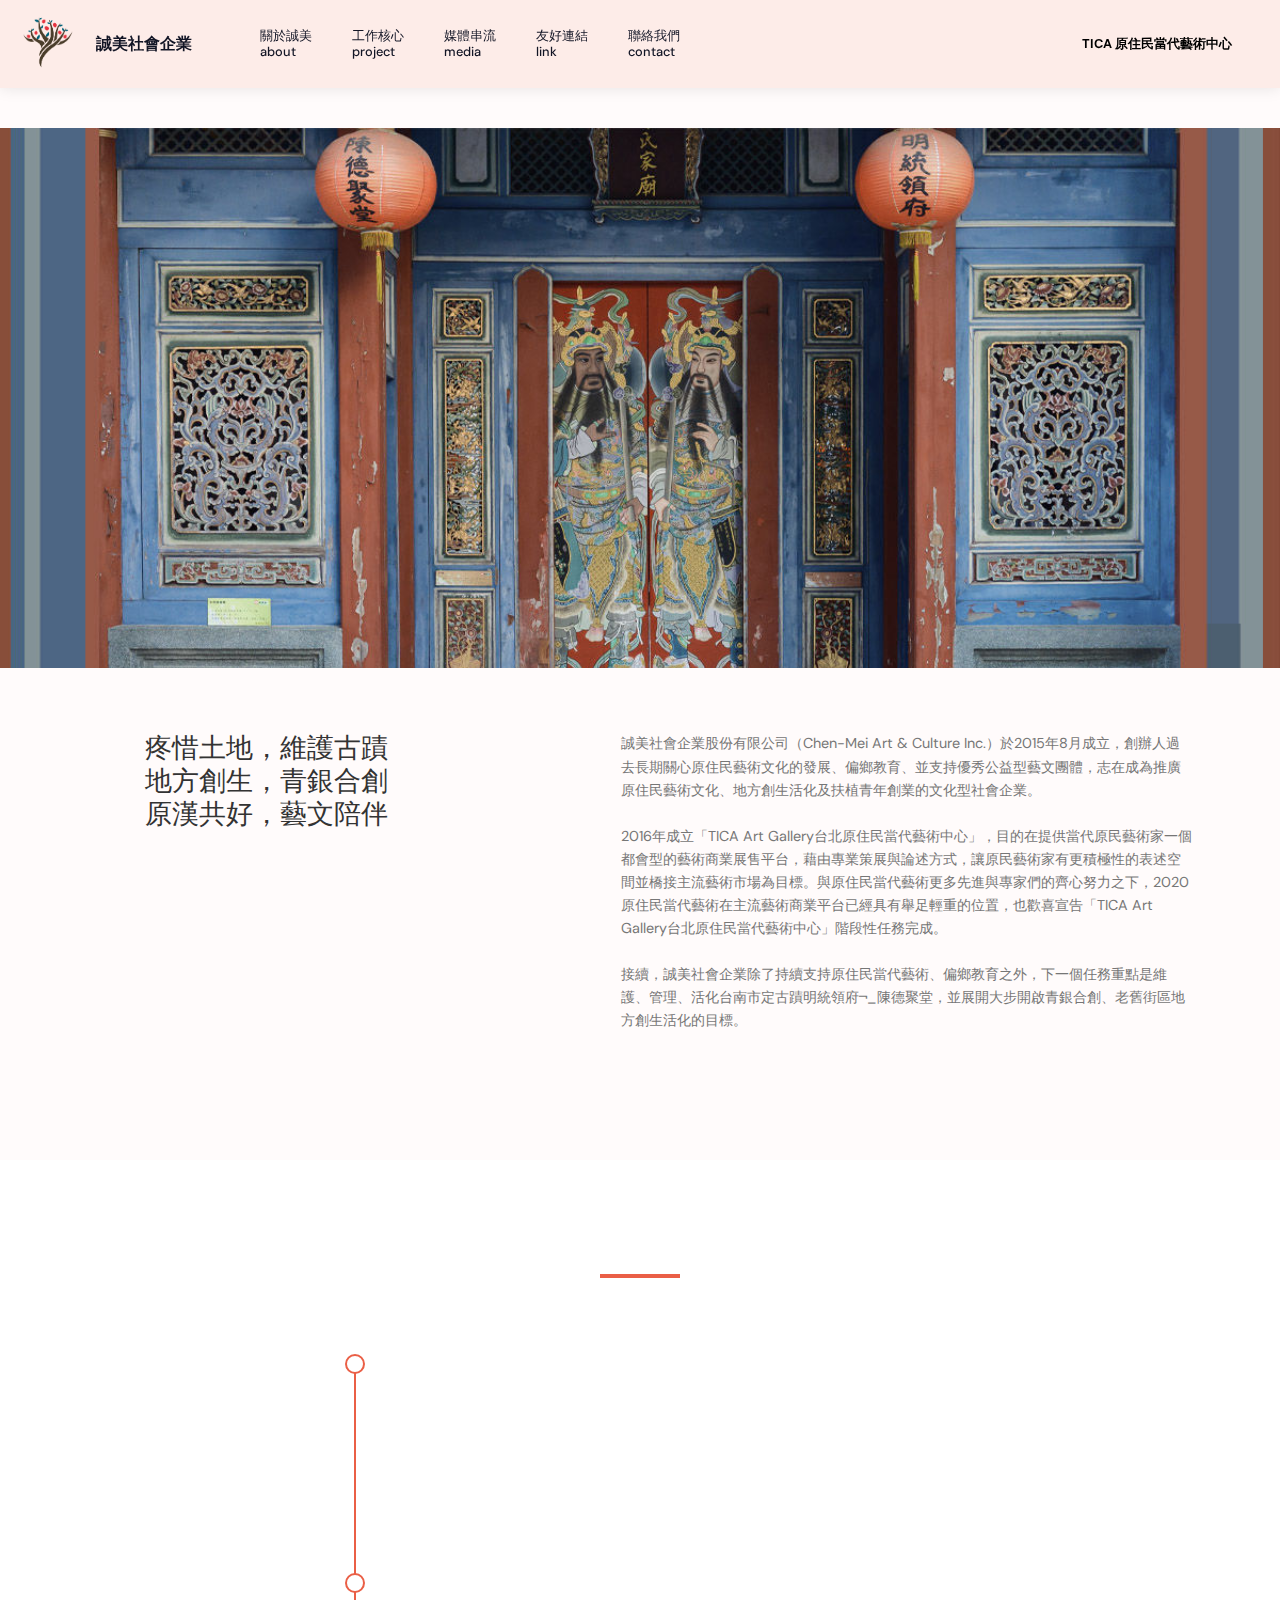
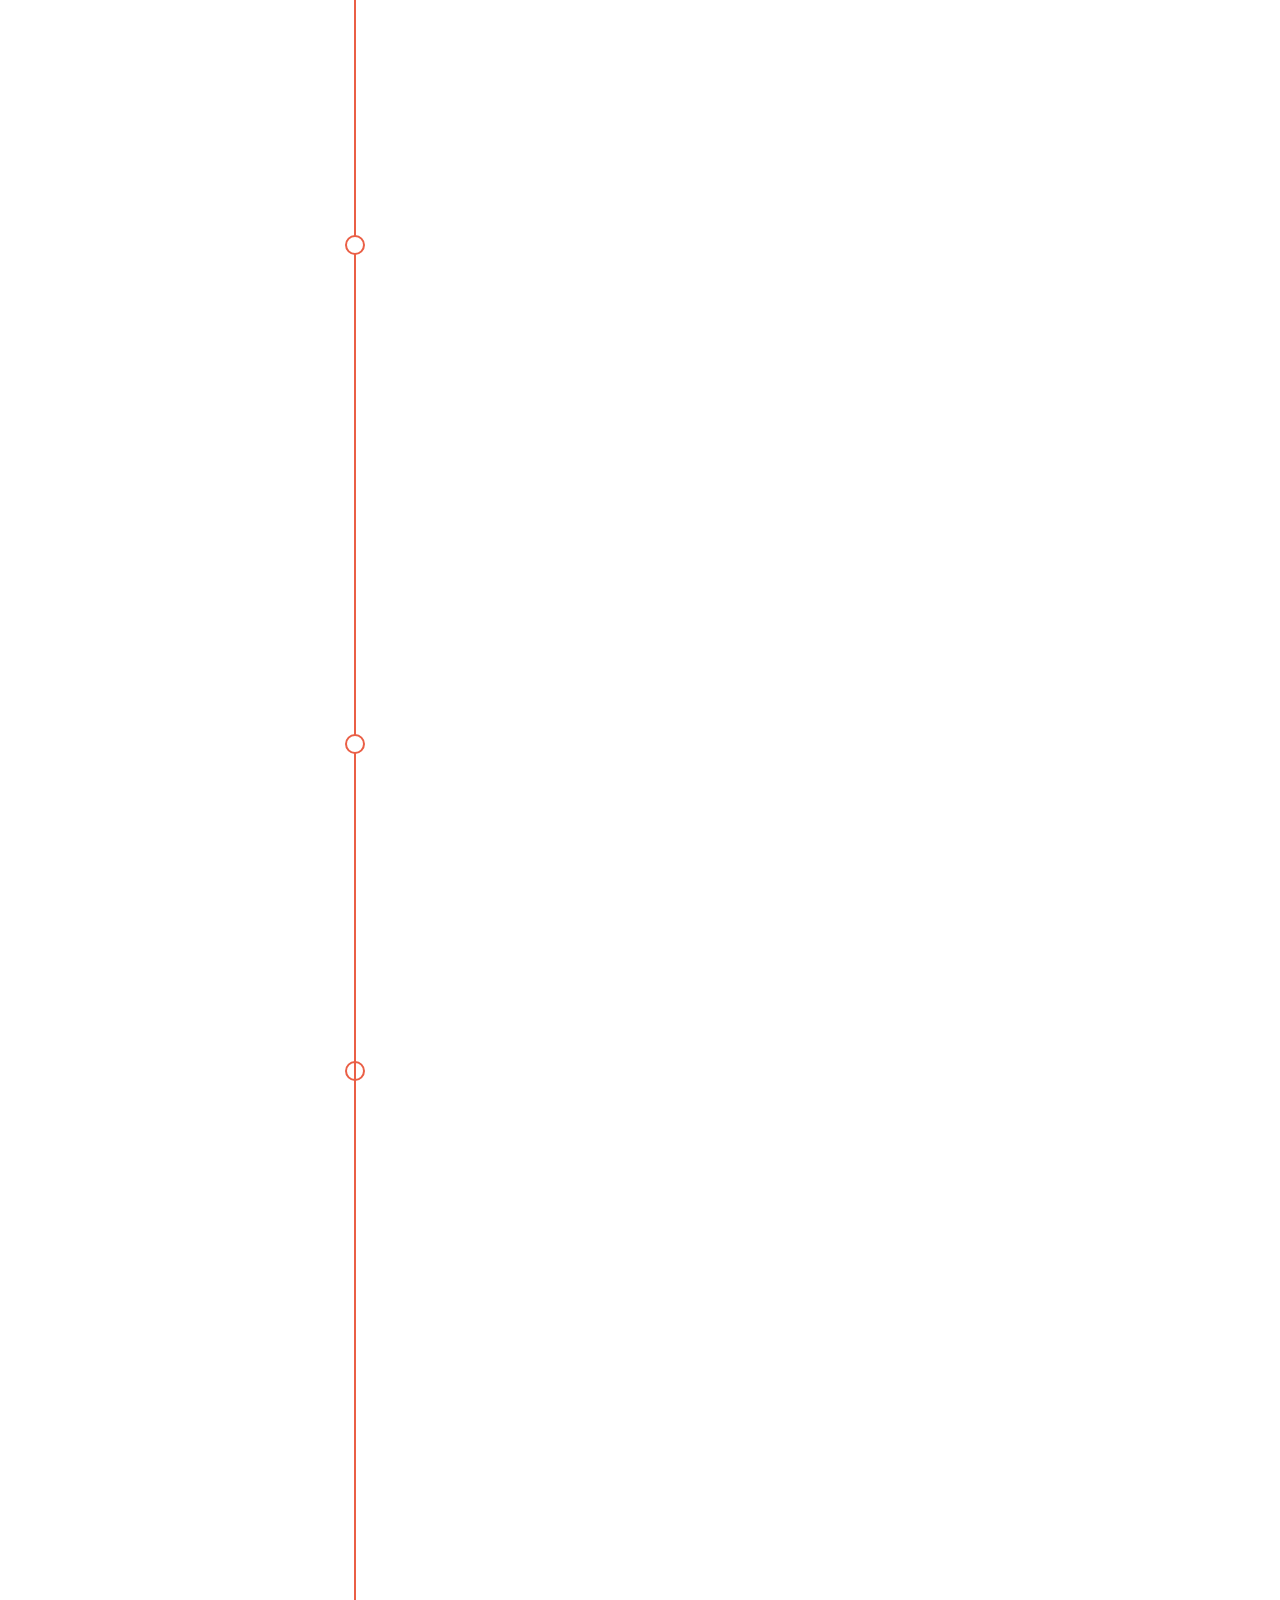
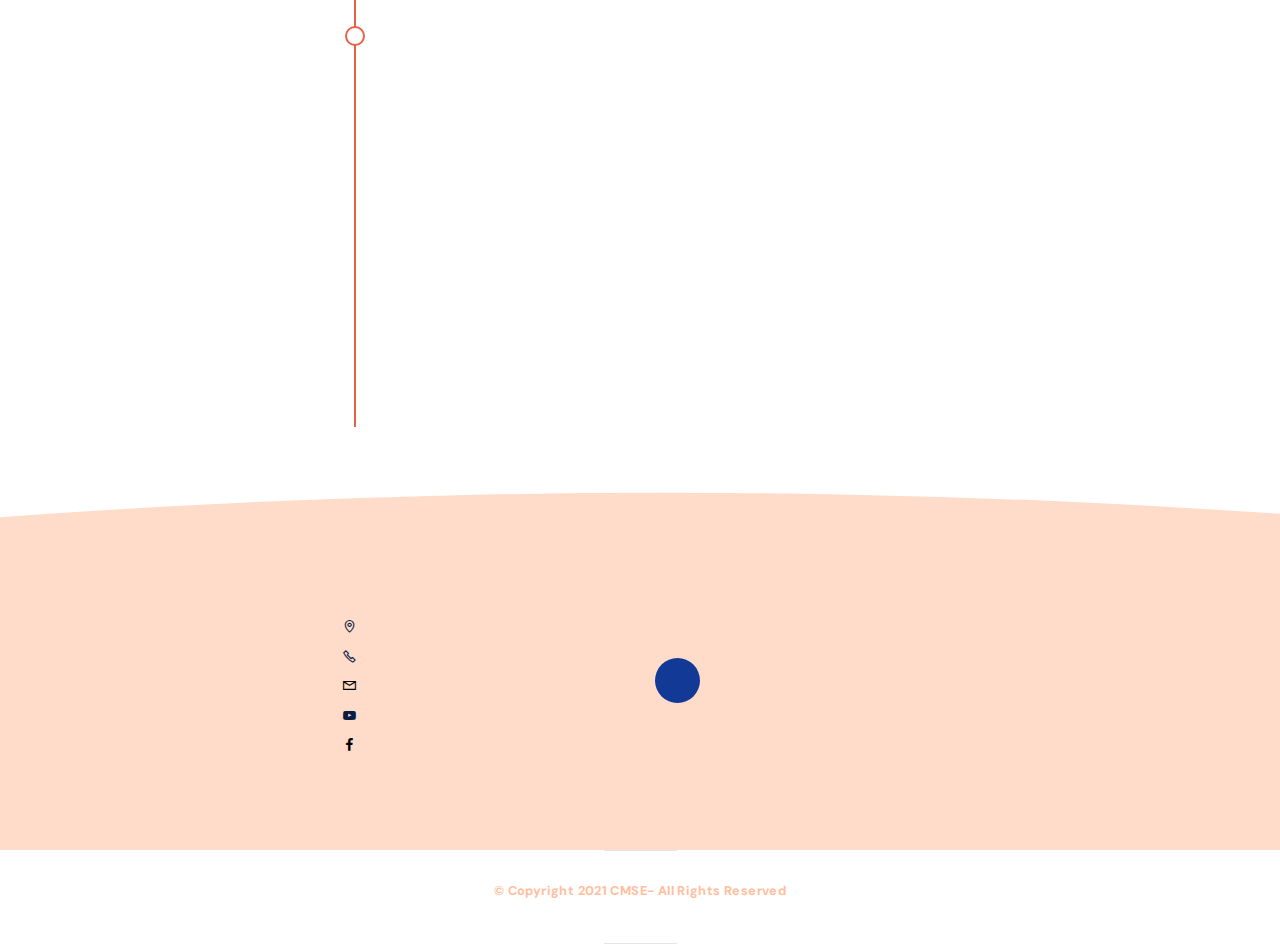
==== commit d1bbda37: "create github pages" ====
--- a/page1.html
+++ b/page1.html
@@ -335,7 +335,7 @@
                 </p>
 
                 <div class="item">
-                    <div class="card-img2"><span class="mbr-iconfont ico2 socicon-facebook socicon" style="color: rgb(255, 255, 255); fill: rgb(255, 255, 255);"></span></div>
+                    <div class="card-img2"><a href="http://www.facebook.com/cmsetica" target="_blank"><span class="mbr-iconfont ico2 socicon-facebook socicon" style="color: rgb(255, 255, 255); fill: rgb(255, 255, 255);"></span></a></div>
                     <div class="card-box">
                         <h4 class="theme align-left mbr-fonts-style display-7"></h4>
                     </div>
@@ -346,7 +346,7 @@
                 <p class="mbr-text align-left text2 mbr-fonts-style display-4">
                     我們是一個持續進步的團隊</p>
 
-                <div class="mbr-section-btn align-left"><a class="btn btn-md btn-warning-outline display-4" href="#">誠美開發團隊<br><br>&nbsp; &nbsp; CHENMEI REAL ESTATE DEVELOPMENT&nbsp; &nbsp;</a></div>
+                <div class="mbr-section-btn align-left"><a class="btn btn-md btn-warning-outline display-4" href="https://www.facebook.com/%E8%AA%A0%E7%BE%8E%E9%96%8B%E7%99%BC%E5%9C%98%E9%9A%8A-192574594235173/?fref=ts" target="_blank">誠美開發團隊<br><br>&nbsp; &nbsp; CHENMEI REAL ESTATE DEVELOPMENT&nbsp; &nbsp;</a></div>
 
             </div>
         </div>
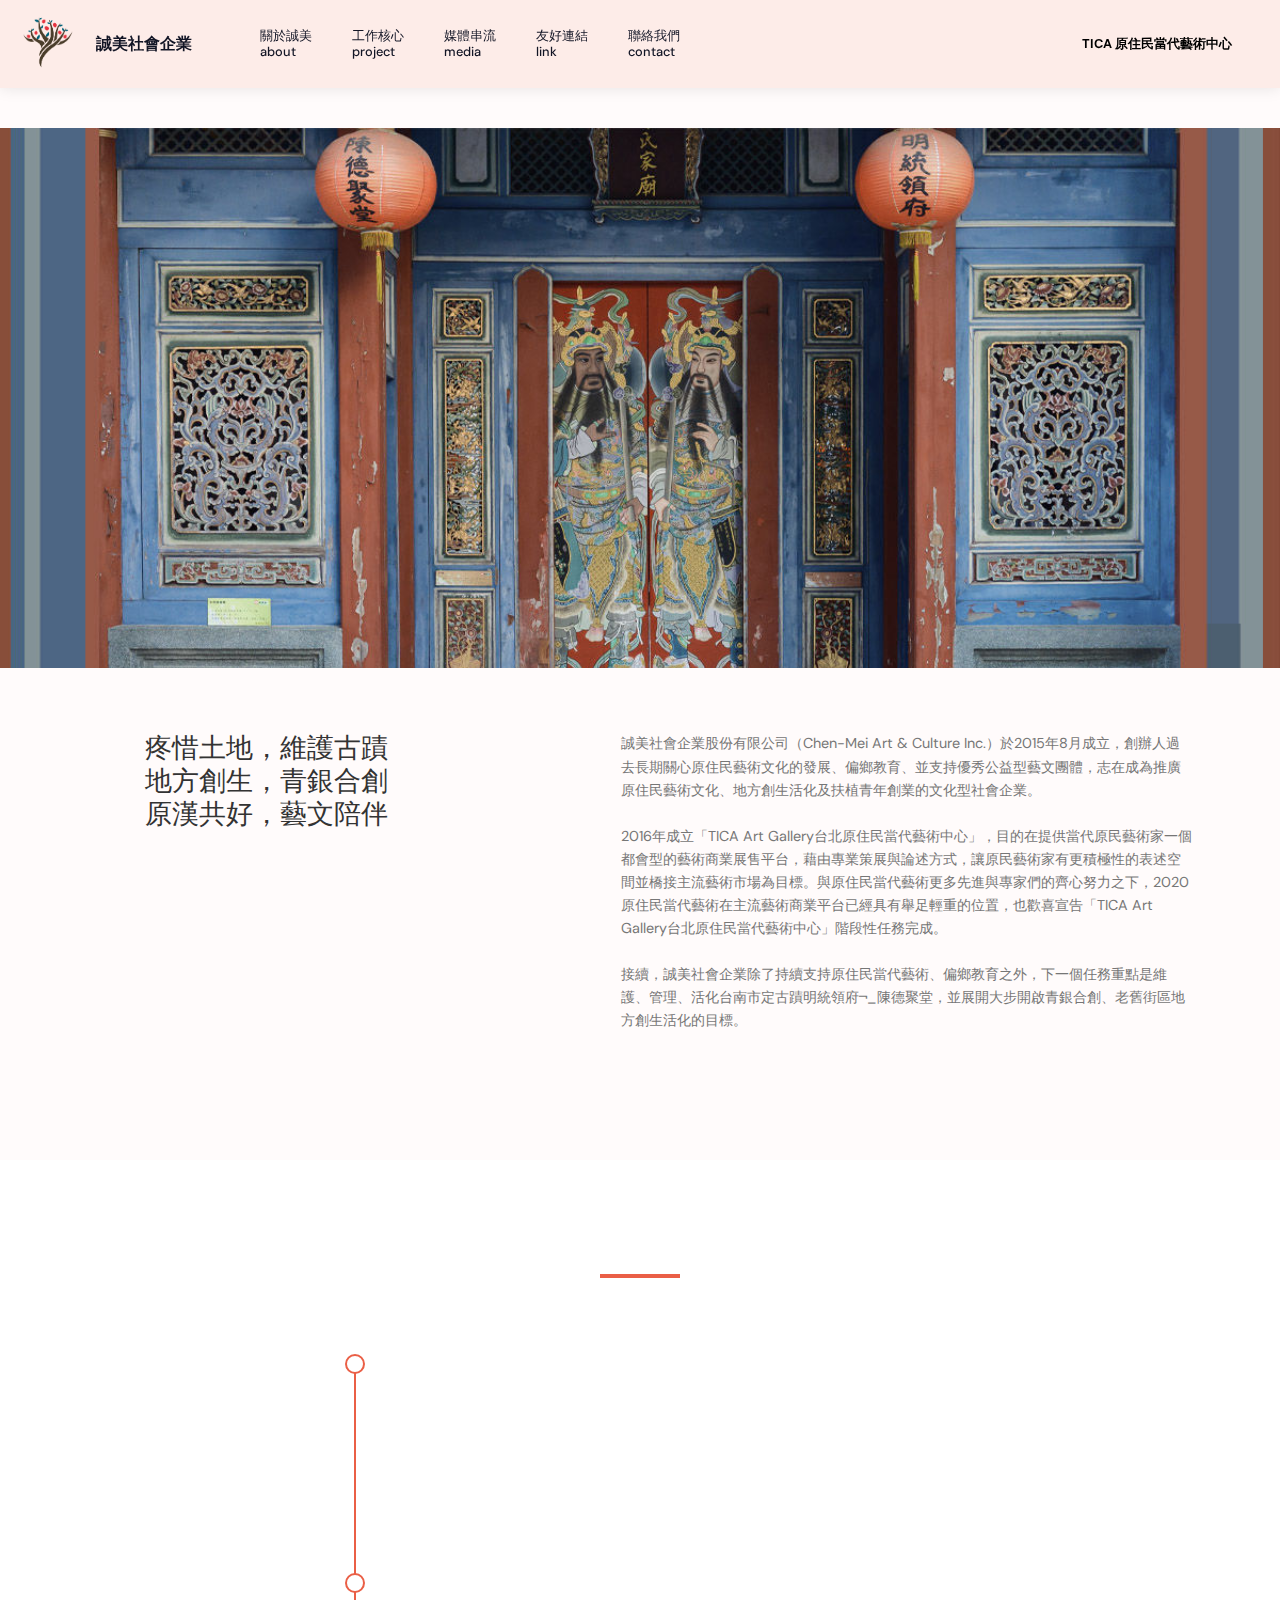
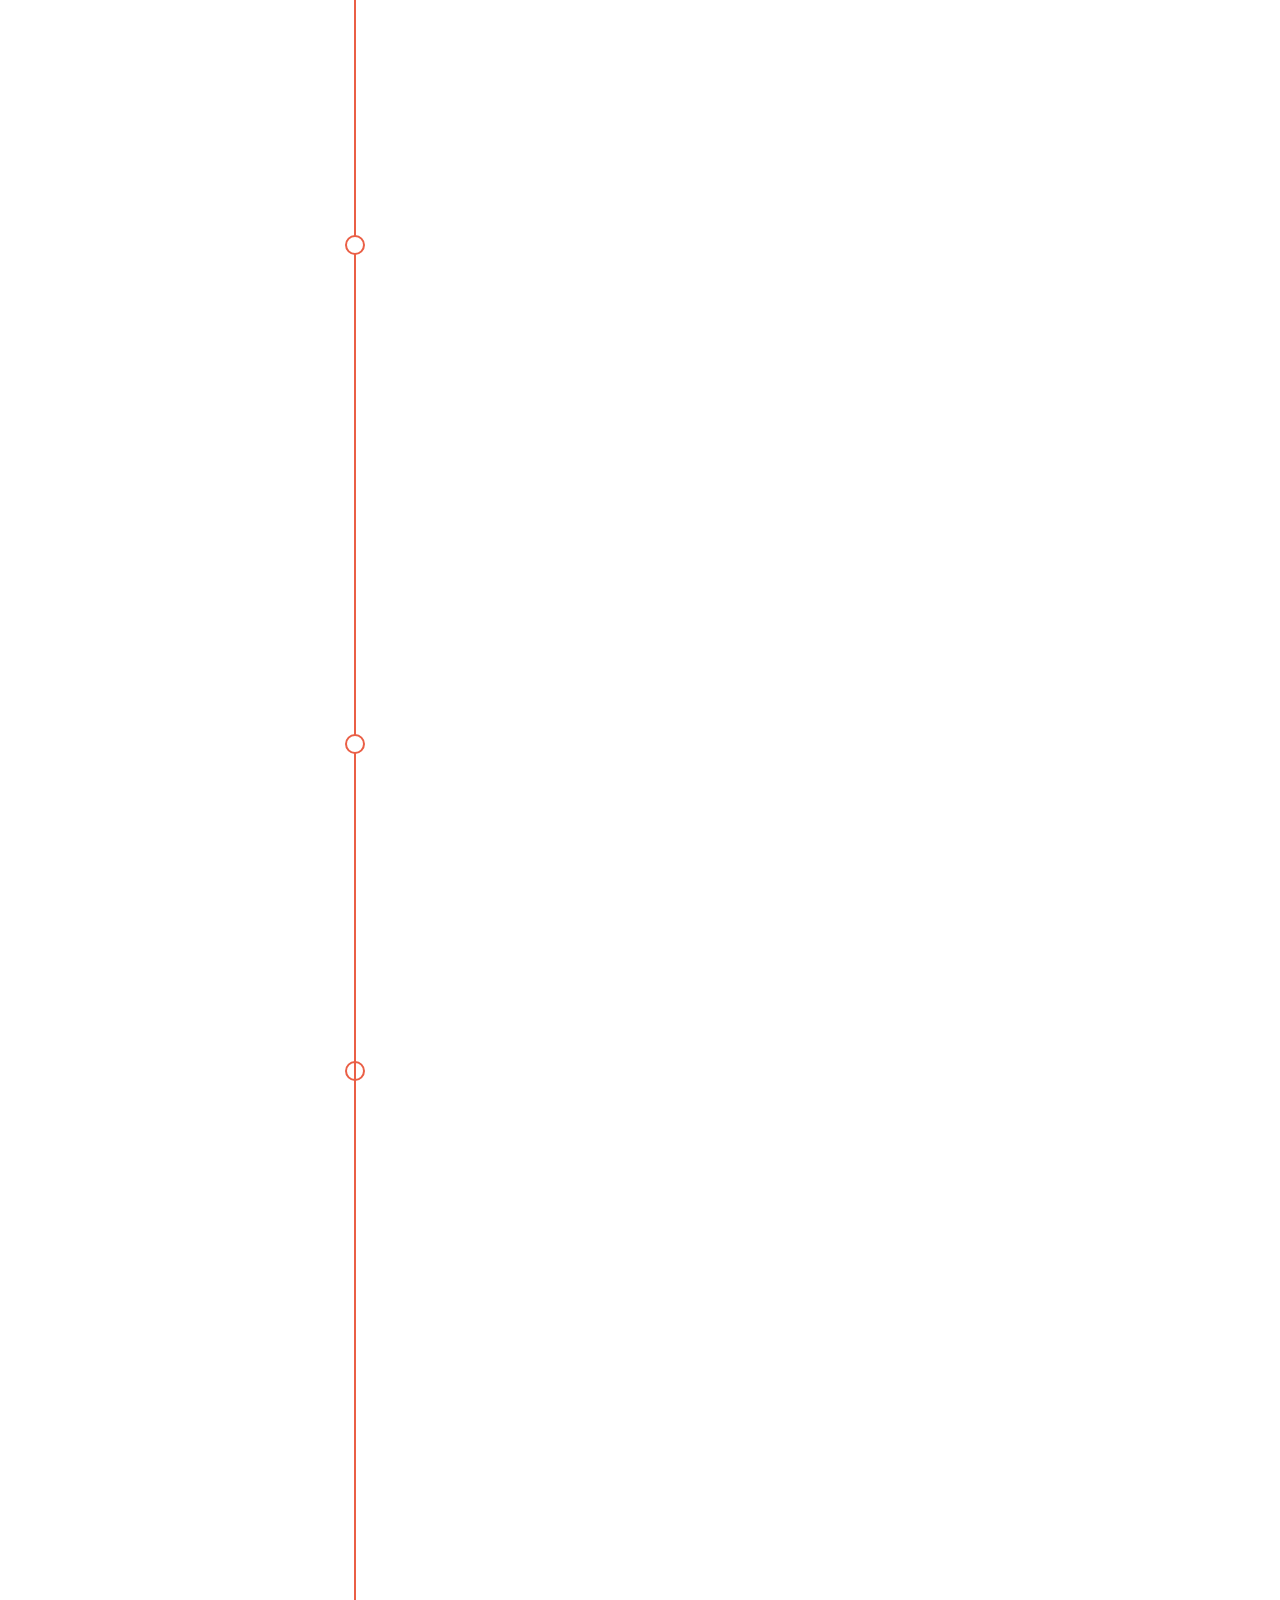
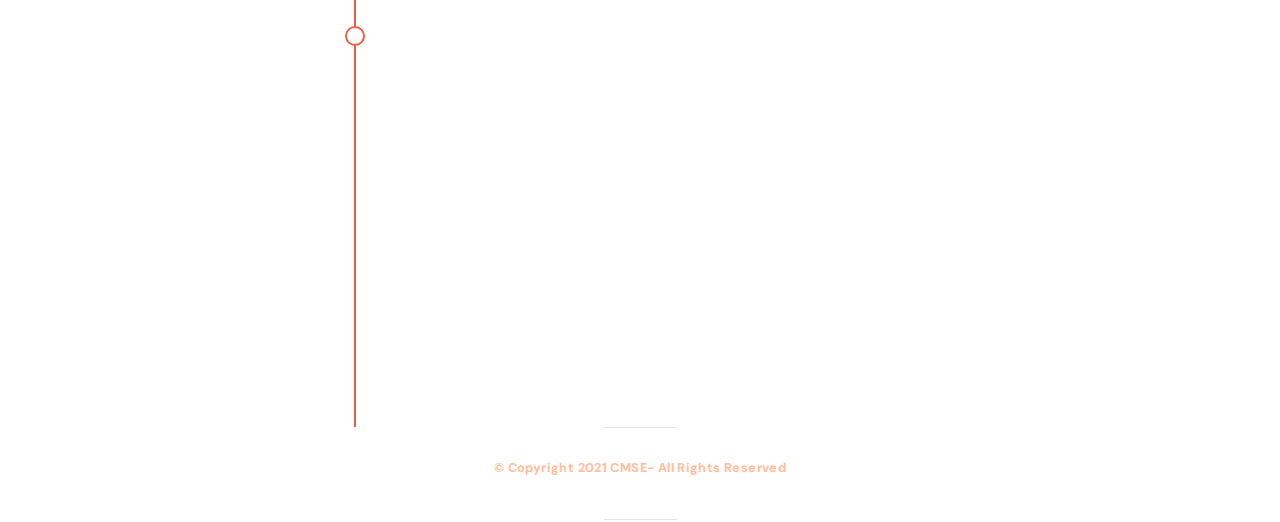
==== commit 71ee8ac4: "create github pages" ====
--- a/page1.html
+++ b/page1.html
@@ -12,14 +12,12 @@
   
   <title>about</title>
   <link rel="stylesheet" href="assets/web/assets/mobirise-icons2/mobirise2.css">
-  <link rel="stylesheet" href="assets/font-awesome/css/font-awesome.css">
   <link rel="stylesheet" href="assets/tether/tether.min.css">
   <link rel="stylesheet" href="assets/bootstrap/css/bootstrap.min.css">
   <link rel="stylesheet" href="assets/bootstrap/css/bootstrap-grid.min.css">
   <link rel="stylesheet" href="assets/bootstrap/css/bootstrap-reboot.min.css">
   <link rel="stylesheet" href="assets/animatecss/animate.min.css">
   <link rel="stylesheet" href="assets/dropdown/css/style.css">
-  <link rel="stylesheet" href="assets/socicon/css/styles.css">
   <link rel="stylesheet" href="assets/theme/css/style.css">
   <link rel="preload" as="style" href="assets/mobirise/css/mbr-additional.css"><link rel="stylesheet" href="assets/mobirise/css/mbr-additional.css" type="text/css">
   
@@ -246,112 +244,6 @@
             <!--12-->
             
         </div>
-    </div>
-</section>
-
-<section class="extFooter cid-ssAqbskvSf" id="extFooter18-47">
-
-    
-
-    
-
-
-    <svg xmlns="http://www.w3.org/2000/svg" xmlns:xlink="http://www.w3.org/1999/xlink" width="1380px" height="760px" viewBox="0 0 1380 760" preserveAspectRatio="xMidYMid meet">
-        <defs id="svgEditorDefs">
-            <polygon id="svgEditorShapeDefs" style="fill:khaki;stroke:black;vector-effect:non-scaling-stroke;stroke-width:0px;"></polygon>
-        </defs>
-        <rect id="svgEditorBackground" x="0" y="0" width="1380" height="760" style="fill: none; stroke: none;"></rect>
-        <path d="M0.3577131120350206,0.819491525482845h-1.5000000000000355ZM0.3577131120350206,-3.1805084745172603h-1.5000000000000355ZM-0.14228688796500222,-4.180508474517258h5.000000000000002a5,5,0,0,1,0,6.00000000000003h-5.000000000000025a5,5,0,0,0,0,-6.00000000000003ZM5.8577131120349835,-1.1805084745172634h1.0000000000000249Z" style="fill:khaki; stroke:black; vector-effect:non-scaling-stroke;stroke-width:0px;" id="e2_shape" transform="matrix(1.01506 82.3743 -245.478 0.34062 392.311 526.125)"></path>
-    </svg>
-
-
-    <div class="container">
-        <div class="media-container-row content text-white">
-            <div class="col-12 col-md-6 col-lg-3">
-                <div class="media-wrap align-left">
-                    <a href="#">
-                        <img src="assets/images/chenmei-identity-all-ewen-41-128x137.png" alt="">
-                    </a>
-                </div>
-
-                <p class="mbr-text align-left text1 mbr-fonts-style display-4"><strong>誠美社會企業<br>CHEN MEI Arts&amp;Culture Social Enterprise</strong><br>疼惜土地，維護古蹟<br>地方創生，青銀合創<br>原漢共好，藝文陪伴</p>
-
-                
-
-
-            </div>
-            <div class="col-12 col-md-6 col-lg-3 mbr-fonts-style display-4">
-                <h5 class="pb-3 align-left">
-                    聯絡資訊
-                </h5>
-
-
-                <div class="item">
-                    <div class="card-img"><span class="mbr-iconfont img1 mobi-mbri-map-pin mobi-mbri" style="color: rgb(10, 28, 68); fill: rgb(10, 28, 68);"></span>
-                    </div>
-                    <div class="card-box">
-                        <h4 class="item-title align-left mbr-fonts-style display-4">TAIPEI＼TAINAN</h4>
-                    </div>
-                </div>
-
-                <div class="item">
-                    <div class="card-img"><span class="mbr-iconfont img1 mobi-mbri-phone mobi-mbri" style="color: rgb(10, 28, 68); fill: rgb(10, 28, 68);"></span></div>
-                    <div class="card-box">
-                        <h4 class="item-title align-left mbr-fonts-style display-4">02-3322-1538</h4>
-                    </div>
-                </div>
-
-                <div class="item">
-                    <div class="card-img"><span class="mbr-iconfont img1 mobi-mbri-letter mobi-mbri" style="color: rgb(0, 0, 0); fill: rgb(0, 0, 0);"></span>
-                    </div>
-                    <div class="card-box">
-                        <h4 class="item-title align-left mbr-fonts-style display-4">
-                            tica@cmsetica.com</h4>
-                    </div>
-                </div>
-
-                <div class="item">
-                    <div class="card-img"><span class="mbr-iconfont img1 fa-youtube-play fa" style="color: rgb(10, 28, 68); fill: rgb(10, 28, 68);"></span>
-                    </div>
-                    <div class="card-box">
-                        <h4 class="item-title align-left mbr-fonts-style display-4"><a href="https://www.youtube.com/channel/UClNBdalQXaaotN2hfcTGxuw" class="text-primary" target="_blank">CMSE油管</a></h4>
-                    </div>
-                </div>
-
-                <div class="item">
-                    <div class="card-img"><span class="mbr-iconfont img1 socicon-facebook socicon" style="color: rgb(0, 0, 0); fill: rgb(0, 0, 0);"></span>
-                    </div>
-                    <div class="card-box">
-                        <h4 class="item-title align-left mbr-fonts-style display-4"><a href="http://www.facebook.com/cmsetica" class="text-primary" target="_blank">CMSE臉譜</a></h4>
-                    </div>
-                </div>
-
-
-            </div>
-            <div class="col-12 col-md-6 col-lg-3 mbr-fonts-style display-7">
-
-                <p class="mbr-text quote align-left mbr-fonts-style display-4">
-                    即時動態，歡迎與我們在臉書上互動！
-                </p>
-
-                <div class="item">
-                    <div class="card-img2"><a href="http://www.facebook.com/cmsetica" target="_blank"><span class="mbr-iconfont ico2 socicon-facebook socicon" style="color: rgb(255, 255, 255); fill: rgb(255, 255, 255);"></span></a></div>
-                    <div class="card-box">
-                        <h4 class="theme align-left mbr-fonts-style display-7"></h4>
-                    </div>
-                </div>
-            </div>
-            <div class="col-12 col-md-6 col-lg-3 mbr-fonts-style display-4">
-                <h5 class="pb-3 align-left">贊助企業</h5>
-                <p class="mbr-text align-left text2 mbr-fonts-style display-4">
-                    我們是一個持續進步的團隊</p>
-
-                <div class="mbr-section-btn align-left"><a class="btn btn-md btn-warning-outline display-4" href="https://www.facebook.com/%E8%AA%A0%E7%BE%8E%E9%96%8B%E7%99%BC%E5%9C%98%E9%9A%8A-192574594235173/?fref=ts" target="_blank">誠美開發團隊<br><br>&nbsp; &nbsp; CHENMEI REAL ESTATE DEVELOPMENT&nbsp; &nbsp;</a></div>
-
-            </div>
-        </div>
-
-
     </div>
 </section>
 
--- a/assets/mobirise/css/mbr-additional.css
+++ b/assets/mobirise/css/mbr-additional.css
@@ -1683,50 +1683,50 @@
     text-align: center;
   }
 }
-.cid-ssAnChUAXy {
+.cid-ssAtIoLDTJ {
   padding-top: 150px;
   padding-bottom: 75px;
   background-color: #ffdbc9;
   position: relative;
   overflow: hidden;
 }
-.cid-ssAnChUAXy .container {
+.cid-ssAtIoLDTJ .container {
   max-width: 1400px;
 }
-.cid-ssAnChUAXy .card-img2 span {
+.cid-ssAtIoLDTJ .card-img2 span {
   padding-top: 6px;
 }
-.cid-ssAnChUAXy .soc-item a {
+.cid-ssAtIoLDTJ .soc-item a {
   padding-top: 5px;
 }
-.cid-ssAnChUAXy .btn {
+.cid-ssAtIoLDTJ .btn {
   padding: 0.4rem 0.6rem !important;
   margin: 0.5rem !important;
   border-radius: 10px !important;
   letter-spacing: 0px;
 }
-.cid-ssAnChUAXy .btn .mbr-iconfont {
+.cid-ssAtIoLDTJ .btn .mbr-iconfont {
   margin-top: 0.1rem;
 }
-.cid-ssAnChUAXy .btn .mbr-iconfont.socicon {
+.cid-ssAtIoLDTJ .btn .mbr-iconfont.socicon {
   margin-right: 0.8rem !important;
   order: 0;
 }
 @media (max-width: 992px) {
-  .cid-ssAnChUAXy .content > div:not(:last-child) {
+  .cid-ssAtIoLDTJ .content > div:not(:last-child) {
     margin-bottom: 2rem;
   }
 }
-.cid-ssAnChUAXy svg {
+.cid-ssAtIoLDTJ svg {
   position: absolute;
   top: 2rem;
   left: 50%;
   transform: translate(-50%) scale(2, 1.6) rotate(180deg);
 }
-.cid-ssAnChUAXy #e2_shape {
+.cid-ssAtIoLDTJ #e2_shape {
   fill: #ffffff !important;
 }
-.cid-ssAnChUAXy .quote {
+.cid-ssAtIoLDTJ .quote {
   background-color: rgba(0, 0, 0, 0.1);
   border-radius: 10px;
   padding: 1rem;
@@ -1734,7 +1734,7 @@
   margin-bottom: 1.8rem;
   color: #ffffff;
 }
-.cid-ssAnChUAXy .quote::after {
+.cid-ssAtIoLDTJ .quote::after {
   top: 100%;
   left: 36px;
   content: " ";
@@ -1745,7 +1745,7 @@
   border-width: 20px 20px 0 0;
   border-color: rgba(0, 0, 0, 0.1) transparent transparent;
 }
-.cid-ssAnChUAXy .card-img2 {
+.cid-ssAtIoLDTJ .card-img2 {
   min-width: 45px;
   height: 45px;
   background: #133996;
@@ -1754,10 +1754,10 @@
   justify-content: center;
   align-items: center;
 }
-.cid-ssAnChUAXy .card-img {
+.cid-ssAtIoLDTJ .card-img {
   width: auto;
 }
-.cid-ssAnChUAXy .soc-item {
+.cid-ssAtIoLDTJ .soc-item {
   width: 45px;
   height: 45px;
   background: #ffffff;
@@ -1768,41 +1768,41 @@
   align-items: center;
   margin-right: 1rem;
 }
-.cid-ssAnChUAXy .soc-item span {
+.cid-ssAtIoLDTJ .soc-item span {
   font-size: 1.4rem;
 }
-.cid-ssAnChUAXy .soc-item:hover span {
+.cid-ssAtIoLDTJ .soc-item:hover span {
   color: #121525 !important;
 }
-.cid-ssAnChUAXy .item {
+.cid-ssAtIoLDTJ .item {
   display: flex;
   align-items: center;
   margin-bottom: 1rem;
 }
-.cid-ssAnChUAXy .item h4 {
+.cid-ssAtIoLDTJ .item h4 {
   padding-left: 10px;
   margin: 0;
 }
-.cid-ssAnChUAXy .media-wrap {
+.cid-ssAtIoLDTJ .media-wrap {
   margin-bottom: 1rem;
 }
-.cid-ssAnChUAXy .mbr-iconfont-logo {
+.cid-ssAtIoLDTJ .mbr-iconfont-logo {
   font-size: 7.5rem;
   color: #f36;
 }
-.cid-ssAnChUAXy img {
+.cid-ssAtIoLDTJ img {
   height: 4rem;
   width: auto;
 }
 @media (max-width: 576px) {
-  .cid-ssAnChUAXy .item {
+  .cid-ssAtIoLDTJ .item {
     justify-content: center;
   }
-  .cid-ssAnChUAXy .quote::after {
+  .cid-ssAtIoLDTJ .quote::after {
     left: 60px;
   }
 }
-.cid-ssAnChUAXy .social-list {
+.cid-ssAtIoLDTJ .social-list {
   padding-left: 0;
   margin-bottom: 0;
   list-style: none;
@@ -1810,28 +1810,28 @@
   flex-wrap: wrap;
 }
 @media (max-width: 576px) {
-  .cid-ssAnChUAXy .social-list {
+  .cid-ssAtIoLDTJ .social-list {
     -webkit-justify-content: center;
     justify-content: center;
   }
 }
-.cid-ssAnChUAXy .text1 {
+.cid-ssAtIoLDTJ .text1 {
   color: #000000;
 }
-.cid-ssAnChUAXy .item-title {
+.cid-ssAtIoLDTJ .item-title {
   color: #000000;
 }
-.cid-ssAnChUAXy H5 {
+.cid-ssAtIoLDTJ H5 {
   color: #0a1c44;
   text-align: left;
 }
-.cid-ssAnChUAXy .theme {
+.cid-ssAtIoLDTJ .theme {
   color: #ffffff;
 }
-.cid-ssAnChUAXy .copyright > p {
+.cid-ssAtIoLDTJ .copyright > p {
   color: #ff3366;
 }
-.cid-ssAnChUAXy .text2 {
+.cid-ssAtIoLDTJ .text2 {
   color: #000000;
 }
 .cid-sq8vKvOtYm {
@@ -3006,157 +3006,6 @@
   display: flex;
   flex-direction: column-reverse;
 }
-.cid-ssAqbskvSf {
-  padding-top: 150px;
-  padding-bottom: 75px;
-  background-color: #ffdbc9;
-  position: relative;
-  overflow: hidden;
-}
-.cid-ssAqbskvSf .container {
-  max-width: 1400px;
-}
-.cid-ssAqbskvSf .card-img2 span {
-  padding-top: 6px;
-}
-.cid-ssAqbskvSf .soc-item a {
-  padding-top: 5px;
-}
-.cid-ssAqbskvSf .btn {
-  padding: 0.4rem 0.6rem !important;
-  margin: 0.5rem !important;
-  border-radius: 10px !important;
-  letter-spacing: 0px;
-}
-.cid-ssAqbskvSf .btn .mbr-iconfont {
-  margin-top: 0.1rem;
-}
-.cid-ssAqbskvSf .btn .mbr-iconfont.socicon {
-  margin-right: 0.8rem !important;
-  order: 0;
-}
-@media (max-width: 992px) {
-  .cid-ssAqbskvSf .content > div:not(:last-child) {
-    margin-bottom: 2rem;
-  }
-}
-.cid-ssAqbskvSf svg {
-  position: absolute;
-  top: 2rem;
-  left: 50%;
-  transform: translate(-50%) scale(2, 1.6) rotate(180deg);
-}
-.cid-ssAqbskvSf #e2_shape {
-  fill: #ffffff !important;
-}
-.cid-ssAqbskvSf .quote {
-  background-color: rgba(0, 0, 0, 0.1);
-  border-radius: 10px;
-  padding: 1rem;
-  position: relative;
-  margin-bottom: 1.8rem;
-  color: #ffffff;
-}
-.cid-ssAqbskvSf .quote::after {
-  top: 100%;
-  left: 36px;
-  content: " ";
-  position: absolute;
-  width: 0;
-  height: 0;
-  border-style: solid;
-  border-width: 20px 20px 0 0;
-  border-color: rgba(0, 0, 0, 0.1) transparent transparent;
-}
-.cid-ssAqbskvSf .card-img2 {
-  min-width: 45px;
-  height: 45px;
-  background: #133996;
-  border-radius: 100%;
-  display: flex;
-  justify-content: center;
-  align-items: center;
-}
-.cid-ssAqbskvSf .card-img {
-  width: auto;
-}
-.cid-ssAqbskvSf .soc-item {
-  width: 45px;
-  height: 45px;
-  background: #ffffff;
-  margin-bottom: 1rem;
-  border-radius: 100%;
-  display: flex;
-  justify-content: center;
-  align-items: center;
-  margin-right: 1rem;
-}
-.cid-ssAqbskvSf .soc-item span {
-  font-size: 1.4rem;
-}
-.cid-ssAqbskvSf .soc-item:hover span {
-  color: #121525 !important;
-}
-.cid-ssAqbskvSf .item {
-  display: flex;
-  align-items: center;
-  margin-bottom: 1rem;
-}
-.cid-ssAqbskvSf .item h4 {
-  padding-left: 10px;
-  margin: 0;
-}
-.cid-ssAqbskvSf .media-wrap {
-  margin-bottom: 1rem;
-}
-.cid-ssAqbskvSf .mbr-iconfont-logo {
-  font-size: 7.5rem;
-  color: #f36;
-}
-.cid-ssAqbskvSf img {
-  height: 4rem;
-  width: auto;
-}
-@media (max-width: 576px) {
-  .cid-ssAqbskvSf .item {
-    justify-content: center;
-  }
-  .cid-ssAqbskvSf .quote::after {
-    left: 60px;
-  }
-}
-.cid-ssAqbskvSf .social-list {
-  padding-left: 0;
-  margin-bottom: 0;
-  list-style: none;
-  display: flex;
-  flex-wrap: wrap;
-}
-@media (max-width: 576px) {
-  .cid-ssAqbskvSf .social-list {
-    -webkit-justify-content: center;
-    justify-content: center;
-  }
-}
-.cid-ssAqbskvSf .text1 {
-  color: #000000;
-}
-.cid-ssAqbskvSf .item-title {
-  color: #000000;
-}
-.cid-ssAqbskvSf H5 {
-  color: #0a1c44;
-  text-align: left;
-}
-.cid-ssAqbskvSf .theme {
-  color: #ffffff;
-}
-.cid-ssAqbskvSf .copyright > p {
-  color: #ff3366;
-}
-.cid-ssAqbskvSf .text2 {
-  color: #000000;
-}
 .cid-ssAc8cXnkp {
   padding-top: 0px;
   padding-bottom: 0px;
@@ -3950,157 +3799,6 @@
 .cid-sq8XLsNp9P .social-media {
   color: #767676;
 }
-.cid-ssAq27RmRL {
-  padding-top: 150px;
-  padding-bottom: 75px;
-  background-color: #ffdbc9;
-  position: relative;
-  overflow: hidden;
-}
-.cid-ssAq27RmRL .container {
-  max-width: 1400px;
-}
-.cid-ssAq27RmRL .card-img2 span {
-  padding-top: 6px;
-}
-.cid-ssAq27RmRL .soc-item a {
-  padding-top: 5px;
-}
-.cid-ssAq27RmRL .btn {
-  padding: 0.4rem 0.6rem !important;
-  margin: 0.5rem !important;
-  border-radius: 10px !important;
-  letter-spacing: 0px;
-}
-.cid-ssAq27RmRL .btn .mbr-iconfont {
-  margin-top: 0.1rem;
-}
-.cid-ssAq27RmRL .btn .mbr-iconfont.socicon {
-  margin-right: 0.8rem !important;
-  order: 0;
-}
-@media (max-width: 992px) {
-  .cid-ssAq27RmRL .content > div:not(:last-child) {
-    margin-bottom: 2rem;
-  }
-}
-.cid-ssAq27RmRL svg {
-  position: absolute;
-  top: 2rem;
-  left: 50%;
-  transform: translate(-50%) scale(2, 1.6) rotate(180deg);
-}
-.cid-ssAq27RmRL #e2_shape {
-  fill: #ffffff !important;
-}
-.cid-ssAq27RmRL .quote {
-  background-color: rgba(0, 0, 0, 0.1);
-  border-radius: 10px;
-  padding: 1rem;
-  position: relative;
-  margin-bottom: 1.8rem;
-  color: #ffffff;
-}
-.cid-ssAq27RmRL .quote::after {
-  top: 100%;
-  left: 36px;
-  content: " ";
-  position: absolute;
-  width: 0;
-  height: 0;
-  border-style: solid;
-  border-width: 20px 20px 0 0;
-  border-color: rgba(0, 0, 0, 0.1) transparent transparent;
-}
-.cid-ssAq27RmRL .card-img2 {
-  min-width: 45px;
-  height: 45px;
-  background: #133996;
-  border-radius: 100%;
-  display: flex;
-  justify-content: center;
-  align-items: center;
-}
-.cid-ssAq27RmRL .card-img {
-  width: auto;
-}
-.cid-ssAq27RmRL .soc-item {
-  width: 45px;
-  height: 45px;
-  background: #ffffff;
-  margin-bottom: 1rem;
-  border-radius: 100%;
-  display: flex;
-  justify-content: center;
-  align-items: center;
-  margin-right: 1rem;
-}
-.cid-ssAq27RmRL .soc-item span {
-  font-size: 1.4rem;
-}
-.cid-ssAq27RmRL .soc-item:hover span {
-  color: #121525 !important;
-}
-.cid-ssAq27RmRL .item {
-  display: flex;
-  align-items: center;
-  margin-bottom: 1rem;
-}
-.cid-ssAq27RmRL .item h4 {
-  padding-left: 10px;
-  margin: 0;
-}
-.cid-ssAq27RmRL .media-wrap {
-  margin-bottom: 1rem;
-}
-.cid-ssAq27RmRL .mbr-iconfont-logo {
-  font-size: 7.5rem;
-  color: #f36;
-}
-.cid-ssAq27RmRL img {
-  height: 4rem;
-  width: auto;
-}
-@media (max-width: 576px) {
-  .cid-ssAq27RmRL .item {
-    justify-content: center;
-  }
-  .cid-ssAq27RmRL .quote::after {
-    left: 60px;
-  }
-}
-.cid-ssAq27RmRL .social-list {
-  padding-left: 0;
-  margin-bottom: 0;
-  list-style: none;
-  display: flex;
-  flex-wrap: wrap;
-}
-@media (max-width: 576px) {
-  .cid-ssAq27RmRL .social-list {
-    -webkit-justify-content: center;
-    justify-content: center;
-  }
-}
-.cid-ssAq27RmRL .text1 {
-  color: #000000;
-}
-.cid-ssAq27RmRL .item-title {
-  color: #000000;
-}
-.cid-ssAq27RmRL H5 {
-  color: #0a1c44;
-  text-align: left;
-}
-.cid-ssAq27RmRL .theme {
-  color: #ffffff;
-}
-.cid-ssAq27RmRL .copyright > p {
-  color: #ff3366;
-}
-.cid-ssAq27RmRL .text2 {
-  color: #000000;
-}
 .cid-sq8XD5tvpr {
   padding-top: 30px;
   padding-bottom: 30px;
@@ -5147,157 +4845,6 @@
 .cid-sq9hU0PTTm H4 {
   color: #767676;
 }
-.cid-ssApZc2veI {
-  padding-top: 150px;
-  padding-bottom: 75px;
-  background-color: #ffdbc9;
-  position: relative;
-  overflow: hidden;
-}
-.cid-ssApZc2veI .container {
-  max-width: 1400px;
-}
-.cid-ssApZc2veI .card-img2 span {
-  padding-top: 6px;
-}
-.cid-ssApZc2veI .soc-item a {
-  padding-top: 5px;
-}
-.cid-ssApZc2veI .btn {
-  padding: 0.4rem 0.6rem !important;
-  margin: 0.5rem !important;
-  border-radius: 10px !important;
-  letter-spacing: 0px;
-}
-.cid-ssApZc2veI .btn .mbr-iconfont {
-  margin-top: 0.1rem;
-}
-.cid-ssApZc2veI .btn .mbr-iconfont.socicon {
-  margin-right: 0.8rem !important;
-  order: 0;
-}
-@media (max-width: 992px) {
-  .cid-ssApZc2veI .content > div:not(:last-child) {
-    margin-bottom: 2rem;
-  }
-}
-.cid-ssApZc2veI svg {
-  position: absolute;
-  top: 2rem;
-  left: 50%;
-  transform: translate(-50%) scale(2, 1.6) rotate(180deg);
-}
-.cid-ssApZc2veI #e2_shape {
-  fill: #ffffff !important;
-}
-.cid-ssApZc2veI .quote {
-  background-color: rgba(0, 0, 0, 0.1);
-  border-radius: 10px;
-  padding: 1rem;
-  position: relative;
-  margin-bottom: 1.8rem;
-  color: #ffffff;
-}
-.cid-ssApZc2veI .quote::after {
-  top: 100%;
-  left: 36px;
-  content: " ";
-  position: absolute;
-  width: 0;
-  height: 0;
-  border-style: solid;
-  border-width: 20px 20px 0 0;
-  border-color: rgba(0, 0, 0, 0.1) transparent transparent;
-}
-.cid-ssApZc2veI .card-img2 {
-  min-width: 45px;
-  height: 45px;
-  background: #133996;
-  border-radius: 100%;
-  display: flex;
-  justify-content: center;
-  align-items: center;
-}
-.cid-ssApZc2veI .card-img {
-  width: auto;
-}
-.cid-ssApZc2veI .soc-item {
-  width: 45px;
-  height: 45px;
-  background: #ffffff;
-  margin-bottom: 1rem;
-  border-radius: 100%;
-  display: flex;
-  justify-content: center;
-  align-items: center;
-  margin-right: 1rem;
-}
-.cid-ssApZc2veI .soc-item span {
-  font-size: 1.4rem;
-}
-.cid-ssApZc2veI .soc-item:hover span {
-  color: #121525 !important;
-}
-.cid-ssApZc2veI .item {
-  display: flex;
-  align-items: center;
-  margin-bottom: 1rem;
-}
-.cid-ssApZc2veI .item h4 {
-  padding-left: 10px;
-  margin: 0;
-}
-.cid-ssApZc2veI .media-wrap {
-  margin-bottom: 1rem;
-}
-.cid-ssApZc2veI .mbr-iconfont-logo {
-  font-size: 7.5rem;
-  color: #f36;
-}
-.cid-ssApZc2veI img {
-  height: 4rem;
-  width: auto;
-}
-@media (max-width: 576px) {
-  .cid-ssApZc2veI .item {
-    justify-content: center;
-  }
-  .cid-ssApZc2veI .quote::after {
-    left: 60px;
-  }
-}
-.cid-ssApZc2veI .social-list {
-  padding-left: 0;
-  margin-bottom: 0;
-  list-style: none;
-  display: flex;
-  flex-wrap: wrap;
-}
-@media (max-width: 576px) {
-  .cid-ssApZc2veI .social-list {
-    -webkit-justify-content: center;
-    justify-content: center;
-  }
-}
-.cid-ssApZc2veI .text1 {
-  color: #000000;
-}
-.cid-ssApZc2veI .item-title {
-  color: #000000;
-}
-.cid-ssApZc2veI H5 {
-  color: #0a1c44;
-  text-align: left;
-}
-.cid-ssApZc2veI .theme {
-  color: #ffffff;
-}
-.cid-ssApZc2veI .copyright > p {
-  color: #ff3366;
-}
-.cid-ssApZc2veI .text2 {
-  color: #000000;
-}
 .cid-sq91Zlssdr {
   padding-top: 30px;
   padding-bottom: 30px;
@@ -5854,157 +5401,6 @@
 .cid-sqcw3bKvmH .link {
   color: #000000;
 }
-.cid-ssAq43fgT2 {
-  padding-top: 150px;
-  padding-bottom: 75px;
-  background-color: #ffdbc9;
-  position: relative;
-  overflow: hidden;
-}
-.cid-ssAq43fgT2 .container {
-  max-width: 1400px;
-}
-.cid-ssAq43fgT2 .card-img2 span {
-  padding-top: 6px;
-}
-.cid-ssAq43fgT2 .soc-item a {
-  padding-top: 5px;
-}
-.cid-ssAq43fgT2 .btn {
-  padding: 0.4rem 0.6rem !important;
-  margin: 0.5rem !important;
-  border-radius: 10px !important;
-  letter-spacing: 0px;
-}
-.cid-ssAq43fgT2 .btn .mbr-iconfont {
-  margin-top: 0.1rem;
-}
-.cid-ssAq43fgT2 .btn .mbr-iconfont.socicon {
-  margin-right: 0.8rem !important;
-  order: 0;
-}
-@media (max-width: 992px) {
-  .cid-ssAq43fgT2 .content > div:not(:last-child) {
-    margin-bottom: 2rem;
-  }
-}
-.cid-ssAq43fgT2 svg {
-  position: absolute;
-  top: 2rem;
-  left: 50%;
-  transform: translate(-50%) scale(2, 1.6) rotate(180deg);
-}
-.cid-ssAq43fgT2 #e2_shape {
-  fill: #ffffff !important;
-}
-.cid-ssAq43fgT2 .quote {
-  background-color: rgba(0, 0, 0, 0.1);
-  border-radius: 10px;
-  padding: 1rem;
-  position: relative;
-  margin-bottom: 1.8rem;
-  color: #ffffff;
-}
-.cid-ssAq43fgT2 .quote::after {
-  top: 100%;
-  left: 36px;
-  content: " ";
-  position: absolute;
-  width: 0;
-  height: 0;
-  border-style: solid;
-  border-width: 20px 20px 0 0;
-  border-color: rgba(0, 0, 0, 0.1) transparent transparent;
-}
-.cid-ssAq43fgT2 .card-img2 {
-  min-width: 45px;
-  height: 45px;
-  background: #133996;
-  border-radius: 100%;
-  display: flex;
-  justify-content: center;
-  align-items: center;
-}
-.cid-ssAq43fgT2 .card-img {
-  width: auto;
-}
-.cid-ssAq43fgT2 .soc-item {
-  width: 45px;
-  height: 45px;
-  background: #ffffff;
-  margin-bottom: 1rem;
-  border-radius: 100%;
-  display: flex;
-  justify-content: center;
-  align-items: center;
-  margin-right: 1rem;
-}
-.cid-ssAq43fgT2 .soc-item span {
-  font-size: 1.4rem;
-}
-.cid-ssAq43fgT2 .soc-item:hover span {
-  color: #121525 !important;
-}
-.cid-ssAq43fgT2 .item {
-  display: flex;
-  align-items: center;
-  margin-bottom: 1rem;
-}
-.cid-ssAq43fgT2 .item h4 {
-  padding-left: 10px;
-  margin: 0;
-}
-.cid-ssAq43fgT2 .media-wrap {
-  margin-bottom: 1rem;
-}
-.cid-ssAq43fgT2 .mbr-iconfont-logo {
-  font-size: 7.5rem;
-  color: #f36;
-}
-.cid-ssAq43fgT2 img {
-  height: 4rem;
-  width: auto;
-}
-@media (max-width: 576px) {
-  .cid-ssAq43fgT2 .item {
-    justify-content: center;
-  }
-  .cid-ssAq43fgT2 .quote::after {
-    left: 60px;
-  }
-}
-.cid-ssAq43fgT2 .social-list {
-  padding-left: 0;
-  margin-bottom: 0;
-  list-style: none;
-  display: flex;
-  flex-wrap: wrap;
-}
-@media (max-width: 576px) {
-  .cid-ssAq43fgT2 .social-list {
-    -webkit-justify-content: center;
-    justify-content: center;
-  }
-}
-.cid-ssAq43fgT2 .text1 {
-  color: #000000;
-}
-.cid-ssAq43fgT2 .item-title {
-  color: #000000;
-}
-.cid-ssAq43fgT2 H5 {
-  color: #0a1c44;
-  text-align: left;
-}
-.cid-ssAq43fgT2 .theme {
-  color: #ffffff;
-}
-.cid-ssAq43fgT2 .copyright > p {
-  color: #ff3366;
-}
-.cid-ssAq43fgT2 .text2 {
-  color: #000000;
-}
 .cid-sqcrB6pzFx {
   padding-top: 30px;
   padding-bottom: 30px;
@@ -6677,157 +6073,6 @@
 .cid-sqGpjw6rGM .user_desk {
   color: #767676;
 }
-.cid-ssAq6MVHlo {
-  padding-top: 150px;
-  padding-bottom: 75px;
-  background-color: #ffdbc9;
-  position: relative;
-  overflow: hidden;
-}
-.cid-ssAq6MVHlo .container {
-  max-width: 1400px;
-}
-.cid-ssAq6MVHlo .card-img2 span {
-  padding-top: 6px;
-}
-.cid-ssAq6MVHlo .soc-item a {
-  padding-top: 5px;
-}
-.cid-ssAq6MVHlo .btn {
-  padding: 0.4rem 0.6rem !important;
-  margin: 0.5rem !important;
-  border-radius: 10px !important;
-  letter-spacing: 0px;
-}
-.cid-ssAq6MVHlo .btn .mbr-iconfont {
-  margin-top: 0.1rem;
-}
-.cid-ssAq6MVHlo .btn .mbr-iconfont.socicon {
-  margin-right: 0.8rem !important;
-  order: 0;
-}
-@media (max-width: 992px) {
-  .cid-ssAq6MVHlo .content > div:not(:last-child) {
-    margin-bottom: 2rem;
-  }
-}
-.cid-ssAq6MVHlo svg {
-  position: absolute;
-  top: 2rem;
-  left: 50%;
-  transform: translate(-50%) scale(2, 1.6) rotate(180deg);
-}
-.cid-ssAq6MVHlo #e2_shape {
-  fill: #ffffff !important;
-}
-.cid-ssAq6MVHlo .quote {
-  background-color: rgba(0, 0, 0, 0.1);
-  border-radius: 10px;
-  padding: 1rem;
-  position: relative;
-  margin-bottom: 1.8rem;
-  color: #ffffff;
-}
-.cid-ssAq6MVHlo .quote::after {
-  top: 100%;
-  left: 36px;
-  content: " ";
-  position: absolute;
-  width: 0;
-  height: 0;
-  border-style: solid;
-  border-width: 20px 20px 0 0;
-  border-color: rgba(0, 0, 0, 0.1) transparent transparent;
-}
-.cid-ssAq6MVHlo .card-img2 {
-  min-width: 45px;
-  height: 45px;
-  background: #133996;
-  border-radius: 100%;
-  display: flex;
-  justify-content: center;
-  align-items: center;
-}
-.cid-ssAq6MVHlo .card-img {
-  width: auto;
-}
-.cid-ssAq6MVHlo .soc-item {
-  width: 45px;
-  height: 45px;
-  background: #ffffff;
-  margin-bottom: 1rem;
-  border-radius: 100%;
-  display: flex;
-  justify-content: center;
-  align-items: center;
-  margin-right: 1rem;
-}
-.cid-ssAq6MVHlo .soc-item span {
-  font-size: 1.4rem;
-}
-.cid-ssAq6MVHlo .soc-item:hover span {
-  color: #121525 !important;
-}
-.cid-ssAq6MVHlo .item {
-  display: flex;
-  align-items: center;
-  margin-bottom: 1rem;
-}
-.cid-ssAq6MVHlo .item h4 {
-  padding-left: 10px;
-  margin: 0;
-}
-.cid-ssAq6MVHlo .media-wrap {
-  margin-bottom: 1rem;
-}
-.cid-ssAq6MVHlo .mbr-iconfont-logo {
-  font-size: 7.5rem;
-  color: #f36;
-}
-.cid-ssAq6MVHlo img {
-  height: 4rem;
-  width: auto;
-}
-@media (max-width: 576px) {
-  .cid-ssAq6MVHlo .item {
-    justify-content: center;
-  }
-  .cid-ssAq6MVHlo .quote::after {
-    left: 60px;
-  }
-}
-.cid-ssAq6MVHlo .social-list {
-  padding-left: 0;
-  margin-bottom: 0;
-  list-style: none;
-  display: flex;
-  flex-wrap: wrap;
-}
-@media (max-width: 576px) {
-  .cid-ssAq6MVHlo .social-list {
-    -webkit-justify-content: center;
-    justify-content: center;
-  }
-}
-.cid-ssAq6MVHlo .text1 {
-  color: #000000;
-}
-.cid-ssAq6MVHlo .item-title {
-  color: #000000;
-}
-.cid-ssAq6MVHlo H5 {
-  color: #0a1c44;
-  text-align: left;
-}
-.cid-ssAq6MVHlo .theme {
-  color: #ffffff;
-}
-.cid-ssAq6MVHlo .copyright > p {
-  color: #ff3366;
-}
-.cid-ssAq6MVHlo .text2 {
-  color: #000000;
-}
 .cid-sqFAg5kLqk {
   padding-top: 30px;
   padding-bottom: 30px;
--- a/assets/mobirise/css/mbr-additional.css
+++ b/assets/mobirise/css/mbr-additional.css
@@ -1683,50 +1683,50 @@
     text-align: center;
   }
 }
-.cid-ssAnChUAXy {
+.cid-ssAtIoLDTJ {
   padding-top: 150px;
   padding-bottom: 75px;
   background-color: #ffdbc9;
   position: relative;
   overflow: hidden;
 }
-.cid-ssAnChUAXy .container {
+.cid-ssAtIoLDTJ .container {
   max-width: 1400px;
 }
-.cid-ssAnChUAXy .card-img2 span {
+.cid-ssAtIoLDTJ .card-img2 span {
   padding-top: 6px;
 }
-.cid-ssAnChUAXy .soc-item a {
+.cid-ssAtIoLDTJ .soc-item a {
   padding-top: 5px;
 }
-.cid-ssAnChUAXy .btn {
+.cid-ssAtIoLDTJ .btn {
   padding: 0.4rem 0.6rem !important;
   margin: 0.5rem !important;
   border-radius: 10px !important;
   letter-spacing: 0px;
 }
-.cid-ssAnChUAXy .btn .mbr-iconfont {
+.cid-ssAtIoLDTJ .btn .mbr-iconfont {
   margin-top: 0.1rem;
 }
-.cid-ssAnChUAXy .btn .mbr-iconfont.socicon {
+.cid-ssAtIoLDTJ .btn .mbr-iconfont.socicon {
   margin-right: 0.8rem !important;
   order: 0;
 }
 @media (max-width: 992px) {
-  .cid-ssAnChUAXy .content > div:not(:last-child) {
+  .cid-ssAtIoLDTJ .content > div:not(:last-child) {
     margin-bottom: 2rem;
   }
 }
-.cid-ssAnChUAXy svg {
+.cid-ssAtIoLDTJ svg {
   position: absolute;
   top: 2rem;
   left: 50%;
   transform: translate(-50%) scale(2, 1.6) rotate(180deg);
 }
-.cid-ssAnChUAXy #e2_shape {
+.cid-ssAtIoLDTJ #e2_shape {
   fill: #ffffff !important;
 }
-.cid-ssAnChUAXy .quote {
+.cid-ssAtIoLDTJ .quote {
   background-color: rgba(0, 0, 0, 0.1);
   border-radius: 10px;
   padding: 1rem;
@@ -1734,7 +1734,7 @@
   margin-bottom: 1.8rem;
   color: #ffffff;
 }
-.cid-ssAnChUAXy .quote::after {
+.cid-ssAtIoLDTJ .quote::after {
   top: 100%;
   left: 36px;
   content: " ";
@@ -1745,7 +1745,7 @@
   border-width: 20px 20px 0 0;
   border-color: rgba(0, 0, 0, 0.1) transparent transparent;
 }
-.cid-ssAnChUAXy .card-img2 {
+.cid-ssAtIoLDTJ .card-img2 {
   min-width: 45px;
   height: 45px;
   background: #133996;
@@ -1754,10 +1754,10 @@
   justify-content: center;
   align-items: center;
 }
-.cid-ssAnChUAXy .card-img {
+.cid-ssAtIoLDTJ .card-img {
   width: auto;
 }
-.cid-ssAnChUAXy .soc-item {
+.cid-ssAtIoLDTJ .soc-item {
   width: 45px;
   height: 45px;
   background: #ffffff;
@@ -1768,41 +1768,41 @@
   align-items: center;
   margin-right: 1rem;
 }
-.cid-ssAnChUAXy .soc-item span {
+.cid-ssAtIoLDTJ .soc-item span {
   font-size: 1.4rem;
 }
-.cid-ssAnChUAXy .soc-item:hover span {
+.cid-ssAtIoLDTJ .soc-item:hover span {
   color: #121525 !important;
 }
-.cid-ssAnChUAXy .item {
+.cid-ssAtIoLDTJ .item {
   display: flex;
   align-items: center;
   margin-bottom: 1rem;
 }
-.cid-ssAnChUAXy .item h4 {
+.cid-ssAtIoLDTJ .item h4 {
   padding-left: 10px;
   margin: 0;
 }
-.cid-ssAnChUAXy .media-wrap {
+.cid-ssAtIoLDTJ .media-wrap {
   margin-bottom: 1rem;
 }
-.cid-ssAnChUAXy .mbr-iconfont-logo {
+.cid-ssAtIoLDTJ .mbr-iconfont-logo {
   font-size: 7.5rem;
   color: #f36;
 }
-.cid-ssAnChUAXy img {
+.cid-ssAtIoLDTJ img {
   height: 4rem;
   width: auto;
 }
 @media (max-width: 576px) {
-  .cid-ssAnChUAXy .item {
+  .cid-ssAtIoLDTJ .item {
     justify-content: center;
   }
-  .cid-ssAnChUAXy .quote::after {
+  .cid-ssAtIoLDTJ .quote::after {
     left: 60px;
   }
 }
-.cid-ssAnChUAXy .social-list {
+.cid-ssAtIoLDTJ .social-list {
   padding-left: 0;
   margin-bottom: 0;
   list-style: none;
@@ -1810,28 +1810,28 @@
   flex-wrap: wrap;
 }
 @media (max-width: 576px) {
-  .cid-ssAnChUAXy .social-list {
+  .cid-ssAtIoLDTJ .social-list {
     -webkit-justify-content: center;
     justify-content: center;
   }
 }
-.cid-ssAnChUAXy .text1 {
+.cid-ssAtIoLDTJ .text1 {
   color: #000000;
 }
-.cid-ssAnChUAXy .item-title {
+.cid-ssAtIoLDTJ .item-title {
   color: #000000;
 }
-.cid-ssAnChUAXy H5 {
+.cid-ssAtIoLDTJ H5 {
   color: #0a1c44;
   text-align: left;
 }
-.cid-ssAnChUAXy .theme {
+.cid-ssAtIoLDTJ .theme {
   color: #ffffff;
 }
-.cid-ssAnChUAXy .copyright > p {
+.cid-ssAtIoLDTJ .copyright > p {
   color: #ff3366;
 }
-.cid-ssAnChUAXy .text2 {
+.cid-ssAtIoLDTJ .text2 {
   color: #000000;
 }
 .cid-sq8vKvOtYm {
@@ -3006,157 +3006,6 @@
   display: flex;
   flex-direction: column-reverse;
 }
-.cid-ssAqbskvSf {
-  padding-top: 150px;
-  padding-bottom: 75px;
-  background-color: #ffdbc9;
-  position: relative;
-  overflow: hidden;
-}
-.cid-ssAqbskvSf .container {
-  max-width: 1400px;
-}
-.cid-ssAqbskvSf .card-img2 span {
-  padding-top: 6px;
-}
-.cid-ssAqbskvSf .soc-item a {
-  padding-top: 5px;
-}
-.cid-ssAqbskvSf .btn {
-  padding: 0.4rem 0.6rem !important;
-  margin: 0.5rem !important;
-  border-radius: 10px !important;
-  letter-spacing: 0px;
-}
-.cid-ssAqbskvSf .btn .mbr-iconfont {
-  margin-top: 0.1rem;
-}
-.cid-ssAqbskvSf .btn .mbr-iconfont.socicon {
-  margin-right: 0.8rem !important;
-  order: 0;
-}
-@media (max-width: 992px) {
-  .cid-ssAqbskvSf .content > div:not(:last-child) {
-    margin-bottom: 2rem;
-  }
-}
-.cid-ssAqbskvSf svg {
-  position: absolute;
-  top: 2rem;
-  left: 50%;
-  transform: translate(-50%) scale(2, 1.6) rotate(180deg);
-}
-.cid-ssAqbskvSf #e2_shape {
-  fill: #ffffff !important;
-}
-.cid-ssAqbskvSf .quote {
-  background-color: rgba(0, 0, 0, 0.1);
-  border-radius: 10px;
-  padding: 1rem;
-  position: relative;
-  margin-bottom: 1.8rem;
-  color: #ffffff;
-}
-.cid-ssAqbskvSf .quote::after {
-  top: 100%;
-  left: 36px;
-  content: " ";
-  position: absolute;
-  width: 0;
-  height: 0;
-  border-style: solid;
-  border-width: 20px 20px 0 0;
-  border-color: rgba(0, 0, 0, 0.1) transparent transparent;
-}
-.cid-ssAqbskvSf .card-img2 {
-  min-width: 45px;
-  height: 45px;
-  background: #133996;
-  border-radius: 100%;
-  display: flex;
-  justify-content: center;
-  align-items: center;
-}
-.cid-ssAqbskvSf .card-img {
-  width: auto;
-}
-.cid-ssAqbskvSf .soc-item {
-  width: 45px;
-  height: 45px;
-  background: #ffffff;
-  margin-bottom: 1rem;
-  border-radius: 100%;
-  display: flex;
-  justify-content: center;
-  align-items: center;
-  margin-right: 1rem;
-}
-.cid-ssAqbskvSf .soc-item span {
-  font-size: 1.4rem;
-}
-.cid-ssAqbskvSf .soc-item:hover span {
-  color: #121525 !important;
-}
-.cid-ssAqbskvSf .item {
-  display: flex;
-  align-items: center;
-  margin-bottom: 1rem;
-}
-.cid-ssAqbskvSf .item h4 {
-  padding-left: 10px;
-  margin: 0;
-}
-.cid-ssAqbskvSf .media-wrap {
-  margin-bottom: 1rem;
-}
-.cid-ssAqbskvSf .mbr-iconfont-logo {
-  font-size: 7.5rem;
-  color: #f36;
-}
-.cid-ssAqbskvSf img {
-  height: 4rem;
-  width: auto;
-}
-@media (max-width: 576px) {
-  .cid-ssAqbskvSf .item {
-    justify-content: center;
-  }
-  .cid-ssAqbskvSf .quote::after {
-    left: 60px;
-  }
-}
-.cid-ssAqbskvSf .social-list {
-  padding-left: 0;
-  margin-bottom: 0;
-  list-style: none;
-  display: flex;
-  flex-wrap: wrap;
-}
-@media (max-width: 576px) {
-  .cid-ssAqbskvSf .social-list {
-    -webkit-justify-content: center;
-    justify-content: center;
-  }
-}
-.cid-ssAqbskvSf .text1 {
-  color: #000000;
-}
-.cid-ssAqbskvSf .item-title {
-  color: #000000;
-}
-.cid-ssAqbskvSf H5 {
-  color: #0a1c44;
-  text-align: left;
-}
-.cid-ssAqbskvSf .theme {
-  color: #ffffff;
-}
-.cid-ssAqbskvSf .copyright > p {
-  color: #ff3366;
-}
-.cid-ssAqbskvSf .text2 {
-  color: #000000;
-}
 .cid-ssAc8cXnkp {
   padding-top: 0px;
   padding-bottom: 0px;
@@ -3950,157 +3799,6 @@
 .cid-sq8XLsNp9P .social-media {
   color: #767676;
 }
-.cid-ssAq27RmRL {
-  padding-top: 150px;
-  padding-bottom: 75px;
-  background-color: #ffdbc9;
-  position: relative;
-  overflow: hidden;
-}
-.cid-ssAq27RmRL .container {
-  max-width: 1400px;
-}
-.cid-ssAq27RmRL .card-img2 span {
-  padding-top: 6px;
-}
-.cid-ssAq27RmRL .soc-item a {
-  padding-top: 5px;
-}
-.cid-ssAq27RmRL .btn {
-  padding: 0.4rem 0.6rem !important;
-  margin: 0.5rem !important;
-  border-radius: 10px !important;
-  letter-spacing: 0px;
-}
-.cid-ssAq27RmRL .btn .mbr-iconfont {
-  margin-top: 0.1rem;
-}
-.cid-ssAq27RmRL .btn .mbr-iconfont.socicon {
-  margin-right: 0.8rem !important;
-  order: 0;
-}
-@media (max-width: 992px) {
-  .cid-ssAq27RmRL .content > div:not(:last-child) {
-    margin-bottom: 2rem;
-  }
-}
-.cid-ssAq27RmRL svg {
-  position: absolute;
-  top: 2rem;
-  left: 50%;
-  transform: translate(-50%) scale(2, 1.6) rotate(180deg);
-}
-.cid-ssAq27RmRL #e2_shape {
-  fill: #ffffff !important;
-}
-.cid-ssAq27RmRL .quote {
-  background-color: rgba(0, 0, 0, 0.1);
-  border-radius: 10px;
-  padding: 1rem;
-  position: relative;
-  margin-bottom: 1.8rem;
-  color: #ffffff;
-}
-.cid-ssAq27RmRL .quote::after {
-  top: 100%;
-  left: 36px;
-  content: " ";
-  position: absolute;
-  width: 0;
-  height: 0;
-  border-style: solid;
-  border-width: 20px 20px 0 0;
-  border-color: rgba(0, 0, 0, 0.1) transparent transparent;
-}
-.cid-ssAq27RmRL .card-img2 {
-  min-width: 45px;
-  height: 45px;
-  background: #133996;
-  border-radius: 100%;
-  display: flex;
-  justify-content: center;
-  align-items: center;
-}
-.cid-ssAq27RmRL .card-img {
-  width: auto;
-}
-.cid-ssAq27RmRL .soc-item {
-  width: 45px;
-  height: 45px;
-  background: #ffffff;
-  margin-bottom: 1rem;
-  border-radius: 100%;
-  display: flex;
-  justify-content: center;
-  align-items: center;
-  margin-right: 1rem;
-}
-.cid-ssAq27RmRL .soc-item span {
-  font-size: 1.4rem;
-}
-.cid-ssAq27RmRL .soc-item:hover span {
-  color: #121525 !important;
-}
-.cid-ssAq27RmRL .item {
-  display: flex;
-  align-items: center;
-  margin-bottom: 1rem;
-}
-.cid-ssAq27RmRL .item h4 {
-  padding-left: 10px;
-  margin: 0;
-}
-.cid-ssAq27RmRL .media-wrap {
-  margin-bottom: 1rem;
-}
-.cid-ssAq27RmRL .mbr-iconfont-logo {
-  font-size: 7.5rem;
-  color: #f36;
-}
-.cid-ssAq27RmRL img {
-  height: 4rem;
-  width: auto;
-}
-@media (max-width: 576px) {
-  .cid-ssAq27RmRL .item {
-    justify-content: center;
-  }
-  .cid-ssAq27RmRL .quote::after {
-    left: 60px;
-  }
-}
-.cid-ssAq27RmRL .social-list {
-  padding-left: 0;
-  margin-bottom: 0;
-  list-style: none;
-  display: flex;
-  flex-wrap: wrap;
-}
-@media (max-width: 576px) {
-  .cid-ssAq27RmRL .social-list {
-    -webkit-justify-content: center;
-    justify-content: center;
-  }
-}
-.cid-ssAq27RmRL .text1 {
-  color: #000000;
-}
-.cid-ssAq27RmRL .item-title {
-  color: #000000;
-}
-.cid-ssAq27RmRL H5 {
-  color: #0a1c44;
-  text-align: left;
-}
-.cid-ssAq27RmRL .theme {
-  color: #ffffff;
-}
-.cid-ssAq27RmRL .copyright > p {
-  color: #ff3366;
-}
-.cid-ssAq27RmRL .text2 {
-  color: #000000;
-}
 .cid-sq8XD5tvpr {
   padding-top: 30px;
   padding-bottom: 30px;
@@ -5147,157 +4845,6 @@
 .cid-sq9hU0PTTm H4 {
   color: #767676;
 }
-.cid-ssApZc2veI {
-  padding-top: 150px;
-  padding-bottom: 75px;
-  background-color: #ffdbc9;
-  position: relative;
-  overflow: hidden;
-}
-.cid-ssApZc2veI .container {
-  max-width: 1400px;
-}
-.cid-ssApZc2veI .card-img2 span {
-  padding-top: 6px;
-}
-.cid-ssApZc2veI .soc-item a {
-  padding-top: 5px;
-}
-.cid-ssApZc2veI .btn {
-  padding: 0.4rem 0.6rem !important;
-  margin: 0.5rem !important;
-  border-radius: 10px !important;
-  letter-spacing: 0px;
-}
-.cid-ssApZc2veI .btn .mbr-iconfont {
-  margin-top: 0.1rem;
-}
-.cid-ssApZc2veI .btn .mbr-iconfont.socicon {
-  margin-right: 0.8rem !important;
-  order: 0;
-}
-@media (max-width: 992px) {
-  .cid-ssApZc2veI .content > div:not(:last-child) {
-    margin-bottom: 2rem;
-  }
-}
-.cid-ssApZc2veI svg {
-  position: absolute;
-  top: 2rem;
-  left: 50%;
-  transform: translate(-50%) scale(2, 1.6) rotate(180deg);
-}
-.cid-ssApZc2veI #e2_shape {
-  fill: #ffffff !important;
-}
-.cid-ssApZc2veI .quote {
-  background-color: rgba(0, 0, 0, 0.1);
-  border-radius: 10px;
-  padding: 1rem;
-  position: relative;
-  margin-bottom: 1.8rem;
-  color: #ffffff;
-}
-.cid-ssApZc2veI .quote::after {
-  top: 100%;
-  left: 36px;
-  content: " ";
-  position: absolute;
-  width: 0;
-  height: 0;
-  border-style: solid;
-  border-width: 20px 20px 0 0;
-  border-color: rgba(0, 0, 0, 0.1) transparent transparent;
-}
-.cid-ssApZc2veI .card-img2 {
-  min-width: 45px;
-  height: 45px;
-  background: #133996;
-  border-radius: 100%;
-  display: flex;
-  justify-content: center;
-  align-items: center;
-}
-.cid-ssApZc2veI .card-img {
-  width: auto;
-}
-.cid-ssApZc2veI .soc-item {
-  width: 45px;
-  height: 45px;
-  background: #ffffff;
-  margin-bottom: 1rem;
-  border-radius: 100%;
-  display: flex;
-  justify-content: center;
-  align-items: center;
-  margin-right: 1rem;
-}
-.cid-ssApZc2veI .soc-item span {
-  font-size: 1.4rem;
-}
-.cid-ssApZc2veI .soc-item:hover span {
-  color: #121525 !important;
-}
-.cid-ssApZc2veI .item {
-  display: flex;
-  align-items: center;
-  margin-bottom: 1rem;
-}
-.cid-ssApZc2veI .item h4 {
-  padding-left: 10px;
-  margin: 0;
-}
-.cid-ssApZc2veI .media-wrap {
-  margin-bottom: 1rem;
-}
-.cid-ssApZc2veI .mbr-iconfont-logo {
-  font-size: 7.5rem;
-  color: #f36;
-}
-.cid-ssApZc2veI img {
-  height: 4rem;
-  width: auto;
-}
-@media (max-width: 576px) {
-  .cid-ssApZc2veI .item {
-    justify-content: center;
-  }
-  .cid-ssApZc2veI .quote::after {
-    left: 60px;
-  }
-}
-.cid-ssApZc2veI .social-list {
-  padding-left: 0;
-  margin-bottom: 0;
-  list-style: none;
-  display: flex;
-  flex-wrap: wrap;
-}
-@media (max-width: 576px) {
-  .cid-ssApZc2veI .social-list {
-    -webkit-justify-content: center;
-    justify-content: center;
-  }
-}
-.cid-ssApZc2veI .text1 {
-  color: #000000;
-}
-.cid-ssApZc2veI .item-title {
-  color: #000000;
-}
-.cid-ssApZc2veI H5 {
-  color: #0a1c44;
-  text-align: left;
-}
-.cid-ssApZc2veI .theme {
-  color: #ffffff;
-}
-.cid-ssApZc2veI .copyright > p {
-  color: #ff3366;
-}
-.cid-ssApZc2veI .text2 {
-  color: #000000;
-}
 .cid-sq91Zlssdr {
   padding-top: 30px;
   padding-bottom: 30px;
@@ -5854,157 +5401,6 @@
 .cid-sqcw3bKvmH .link {
   color: #000000;
 }
-.cid-ssAq43fgT2 {
-  padding-top: 150px;
-  padding-bottom: 75px;
-  background-color: #ffdbc9;
-  position: relative;
-  overflow: hidden;
-}
-.cid-ssAq43fgT2 .container {
-  max-width: 1400px;
-}
-.cid-ssAq43fgT2 .card-img2 span {
-  padding-top: 6px;
-}
-.cid-ssAq43fgT2 .soc-item a {
-  padding-top: 5px;
-}
-.cid-ssAq43fgT2 .btn {
-  padding: 0.4rem 0.6rem !important;
-  margin: 0.5rem !important;
-  border-radius: 10px !important;
-  letter-spacing: 0px;
-}
-.cid-ssAq43fgT2 .btn .mbr-iconfont {
-  margin-top: 0.1rem;
-}
-.cid-ssAq43fgT2 .btn .mbr-iconfont.socicon {
-  margin-right: 0.8rem !important;
-  order: 0;
-}
-@media (max-width: 992px) {
-  .cid-ssAq43fgT2 .content > div:not(:last-child) {
-    margin-bottom: 2rem;
-  }
-}
-.cid-ssAq43fgT2 svg {
-  position: absolute;
-  top: 2rem;
-  left: 50%;
-  transform: translate(-50%) scale(2, 1.6) rotate(180deg);
-}
-.cid-ssAq43fgT2 #e2_shape {
-  fill: #ffffff !important;
-}
-.cid-ssAq43fgT2 .quote {
-  background-color: rgba(0, 0, 0, 0.1);
-  border-radius: 10px;
-  padding: 1rem;
-  position: relative;
-  margin-bottom: 1.8rem;
-  color: #ffffff;
-}
-.cid-ssAq43fgT2 .quote::after {
-  top: 100%;
-  left: 36px;
-  content: " ";
-  position: absolute;
-  width: 0;
-  height: 0;
-  border-style: solid;
-  border-width: 20px 20px 0 0;
-  border-color: rgba(0, 0, 0, 0.1) transparent transparent;
-}
-.cid-ssAq43fgT2 .card-img2 {
-  min-width: 45px;
-  height: 45px;
-  background: #133996;
-  border-radius: 100%;
-  display: flex;
-  justify-content: center;
-  align-items: center;
-}
-.cid-ssAq43fgT2 .card-img {
-  width: auto;
-}
-.cid-ssAq43fgT2 .soc-item {
-  width: 45px;
-  height: 45px;
-  background: #ffffff;
-  margin-bottom: 1rem;
-  border-radius: 100%;
-  display: flex;
-  justify-content: center;
-  align-items: center;
-  margin-right: 1rem;
-}
-.cid-ssAq43fgT2 .soc-item span {
-  font-size: 1.4rem;
-}
-.cid-ssAq43fgT2 .soc-item:hover span {
-  color: #121525 !important;
-}
-.cid-ssAq43fgT2 .item {
-  display: flex;
-  align-items: center;
-  margin-bottom: 1rem;
-}
-.cid-ssAq43fgT2 .item h4 {
-  padding-left: 10px;
-  margin: 0;
-}
-.cid-ssAq43fgT2 .media-wrap {
-  margin-bottom: 1rem;
-}
-.cid-ssAq43fgT2 .mbr-iconfont-logo {
-  font-size: 7.5rem;
-  color: #f36;
-}
-.cid-ssAq43fgT2 img {
-  height: 4rem;
-  width: auto;
-}
-@media (max-width: 576px) {
-  .cid-ssAq43fgT2 .item {
-    justify-content: center;
-  }
-  .cid-ssAq43fgT2 .quote::after {
-    left: 60px;
-  }
-}
-.cid-ssAq43fgT2 .social-list {
-  padding-left: 0;
-  margin-bottom: 0;
-  list-style: none;
-  display: flex;
-  flex-wrap: wrap;
-}
-@media (max-width: 576px) {
-  .cid-ssAq43fgT2 .social-list {
-    -webkit-justify-content: center;
-    justify-content: center;
-  }
-}
-.cid-ssAq43fgT2 .text1 {
-  color: #000000;
-}
-.cid-ssAq43fgT2 .item-title {
-  color: #000000;
-}
-.cid-ssAq43fgT2 H5 {
-  color: #0a1c44;
-  text-align: left;
-}
-.cid-ssAq43fgT2 .theme {
-  color: #ffffff;
-}
-.cid-ssAq43fgT2 .copyright > p {
-  color: #ff3366;
-}
-.cid-ssAq43fgT2 .text2 {
-  color: #000000;
-}
 .cid-sqcrB6pzFx {
   padding-top: 30px;
   padding-bottom: 30px;
@@ -6677,157 +6073,6 @@
 .cid-sqGpjw6rGM .user_desk {
   color: #767676;
 }
-.cid-ssAq6MVHlo {
-  padding-top: 150px;
-  padding-bottom: 75px;
-  background-color: #ffdbc9;
-  position: relative;
-  overflow: hidden;
-}
-.cid-ssAq6MVHlo .container {
-  max-width: 1400px;
-}
-.cid-ssAq6MVHlo .card-img2 span {
-  padding-top: 6px;
-}
-.cid-ssAq6MVHlo .soc-item a {
-  padding-top: 5px;
-}
-.cid-ssAq6MVHlo .btn {
-  padding: 0.4rem 0.6rem !important;
-  margin: 0.5rem !important;
-  border-radius: 10px !important;
-  letter-spacing: 0px;
-}
-.cid-ssAq6MVHlo .btn .mbr-iconfont {
-  margin-top: 0.1rem;
-}
-.cid-ssAq6MVHlo .btn .mbr-iconfont.socicon {
-  margin-right: 0.8rem !important;
-  order: 0;
-}
-@media (max-width: 992px) {
-  .cid-ssAq6MVHlo .content > div:not(:last-child) {
-    margin-bottom: 2rem;
-  }
-}
-.cid-ssAq6MVHlo svg {
-  position: absolute;
-  top: 2rem;
-  left: 50%;
-  transform: translate(-50%) scale(2, 1.6) rotate(180deg);
-}
-.cid-ssAq6MVHlo #e2_shape {
-  fill: #ffffff !important;
-}
-.cid-ssAq6MVHlo .quote {
-  background-color: rgba(0, 0, 0, 0.1);
-  border-radius: 10px;
-  padding: 1rem;
-  position: relative;
-  margin-bottom: 1.8rem;
-  color: #ffffff;
-}
-.cid-ssAq6MVHlo .quote::after {
-  top: 100%;
-  left: 36px;
-  content: " ";
-  position: absolute;
-  width: 0;
-  height: 0;
-  border-style: solid;
-  border-width: 20px 20px 0 0;
-  border-color: rgba(0, 0, 0, 0.1) transparent transparent;
-}
-.cid-ssAq6MVHlo .card-img2 {
-  min-width: 45px;
-  height: 45px;
-  background: #133996;
-  border-radius: 100%;
-  display: flex;
-  justify-content: center;
-  align-items: center;
-}
-.cid-ssAq6MVHlo .card-img {
-  width: auto;
-}
-.cid-ssAq6MVHlo .soc-item {
-  width: 45px;
-  height: 45px;
-  background: #ffffff;
-  margin-bottom: 1rem;
-  border-radius: 100%;
-  display: flex;
-  justify-content: center;
-  align-items: center;
-  margin-right: 1rem;
-}
-.cid-ssAq6MVHlo .soc-item span {
-  font-size: 1.4rem;
-}
-.cid-ssAq6MVHlo .soc-item:hover span {
-  color: #121525 !important;
-}
-.cid-ssAq6MVHlo .item {
-  display: flex;
-  align-items: center;
-  margin-bottom: 1rem;
-}
-.cid-ssAq6MVHlo .item h4 {
-  padding-left: 10px;
-  margin: 0;
-}
-.cid-ssAq6MVHlo .media-wrap {
-  margin-bottom: 1rem;
-}
-.cid-ssAq6MVHlo .mbr-iconfont-logo {
-  font-size: 7.5rem;
-  color: #f36;
-}
-.cid-ssAq6MVHlo img {
-  height: 4rem;
-  width: auto;
-}
-@media (max-width: 576px) {
-  .cid-ssAq6MVHlo .item {
-    justify-content: center;
-  }
-  .cid-ssAq6MVHlo .quote::after {
-    left: 60px;
-  }
-}
-.cid-ssAq6MVHlo .social-list {
-  padding-left: 0;
-  margin-bottom: 0;
-  list-style: none;
-  display: flex;
-  flex-wrap: wrap;
-}
-@media (max-width: 576px) {
-  .cid-ssAq6MVHlo .social-list {
-    -webkit-justify-content: center;
-    justify-content: center;
-  }
-}
-.cid-ssAq6MVHlo .text1 {
-  color: #000000;
-}
-.cid-ssAq6MVHlo .item-title {
-  color: #000000;
-}
-.cid-ssAq6MVHlo H5 {
-  color: #0a1c44;
-  text-align: left;
-}
-.cid-ssAq6MVHlo .theme {
-  color: #ffffff;
-}
-.cid-ssAq6MVHlo .copyright > p {
-  color: #ff3366;
-}
-.cid-ssAq6MVHlo .text2 {
-  color: #000000;
-}
 .cid-sqFAg5kLqk {
   padding-top: 30px;
   padding-bottom: 30px;
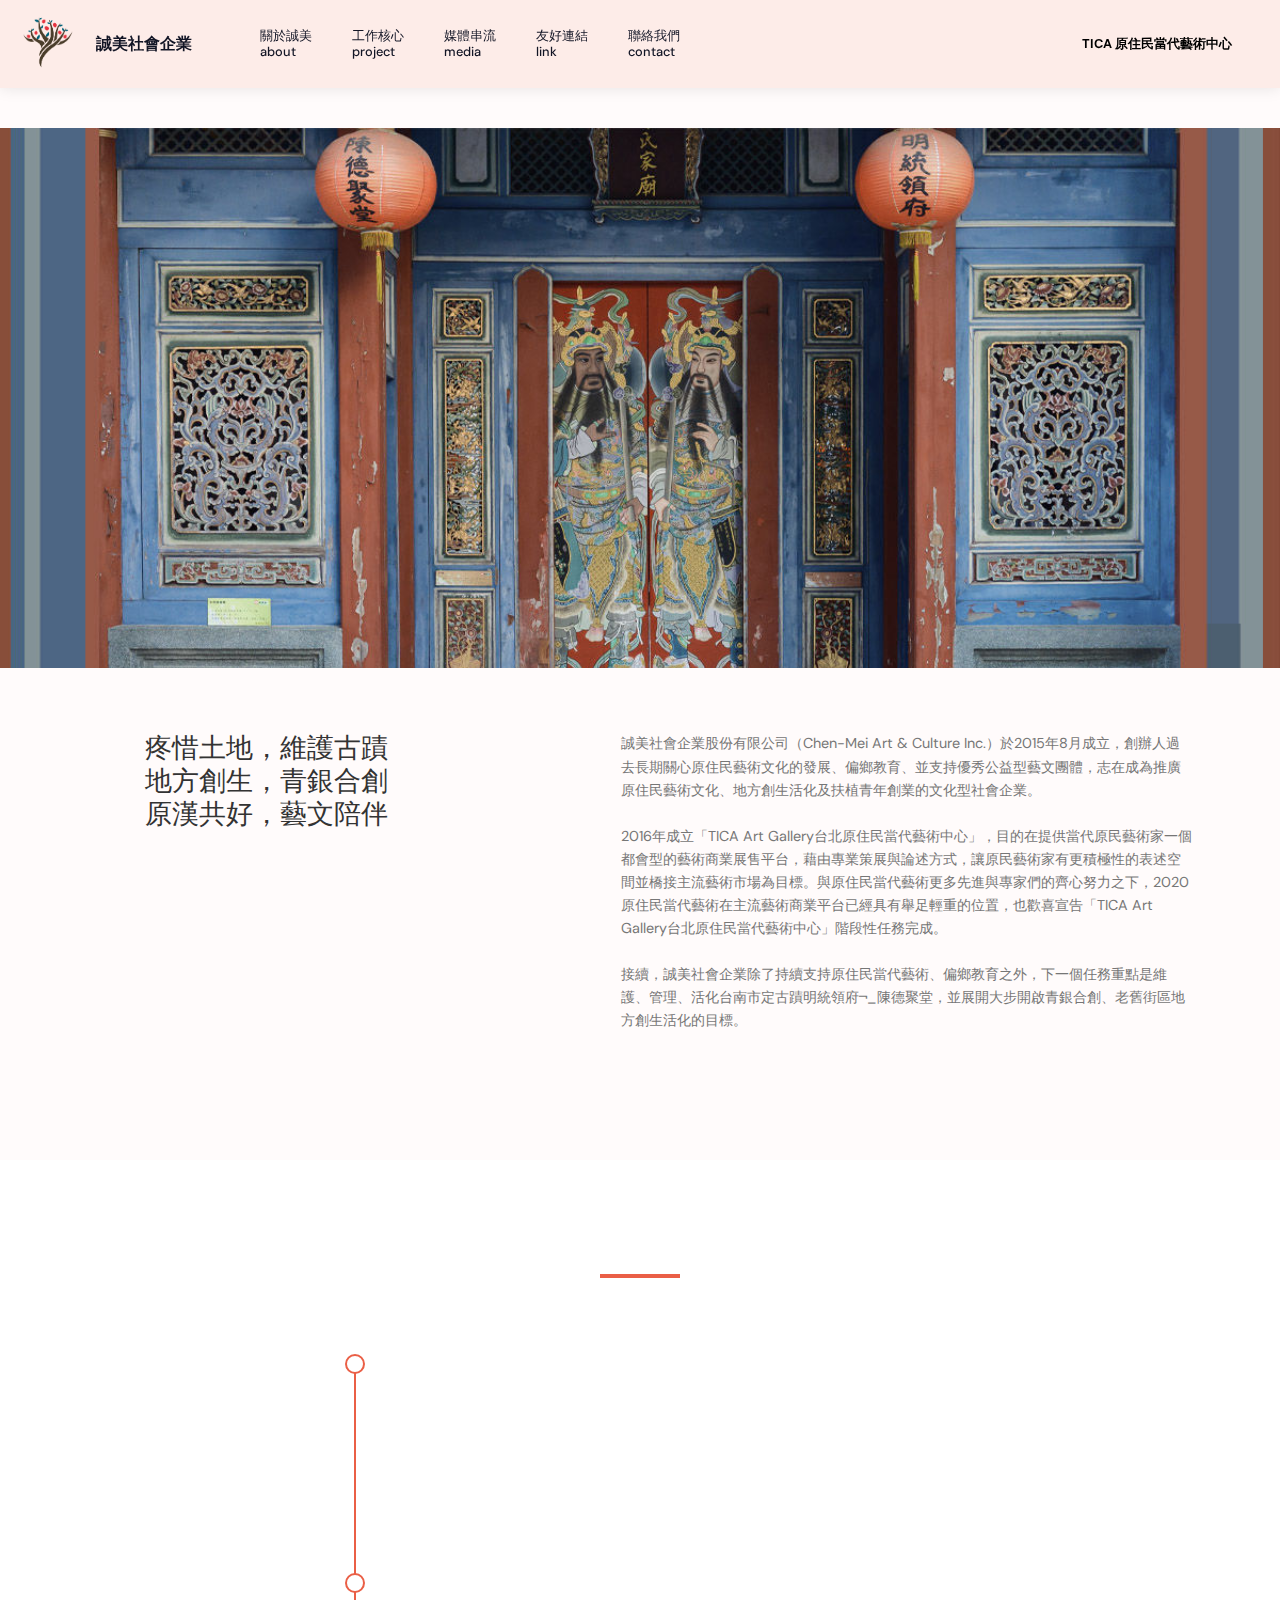
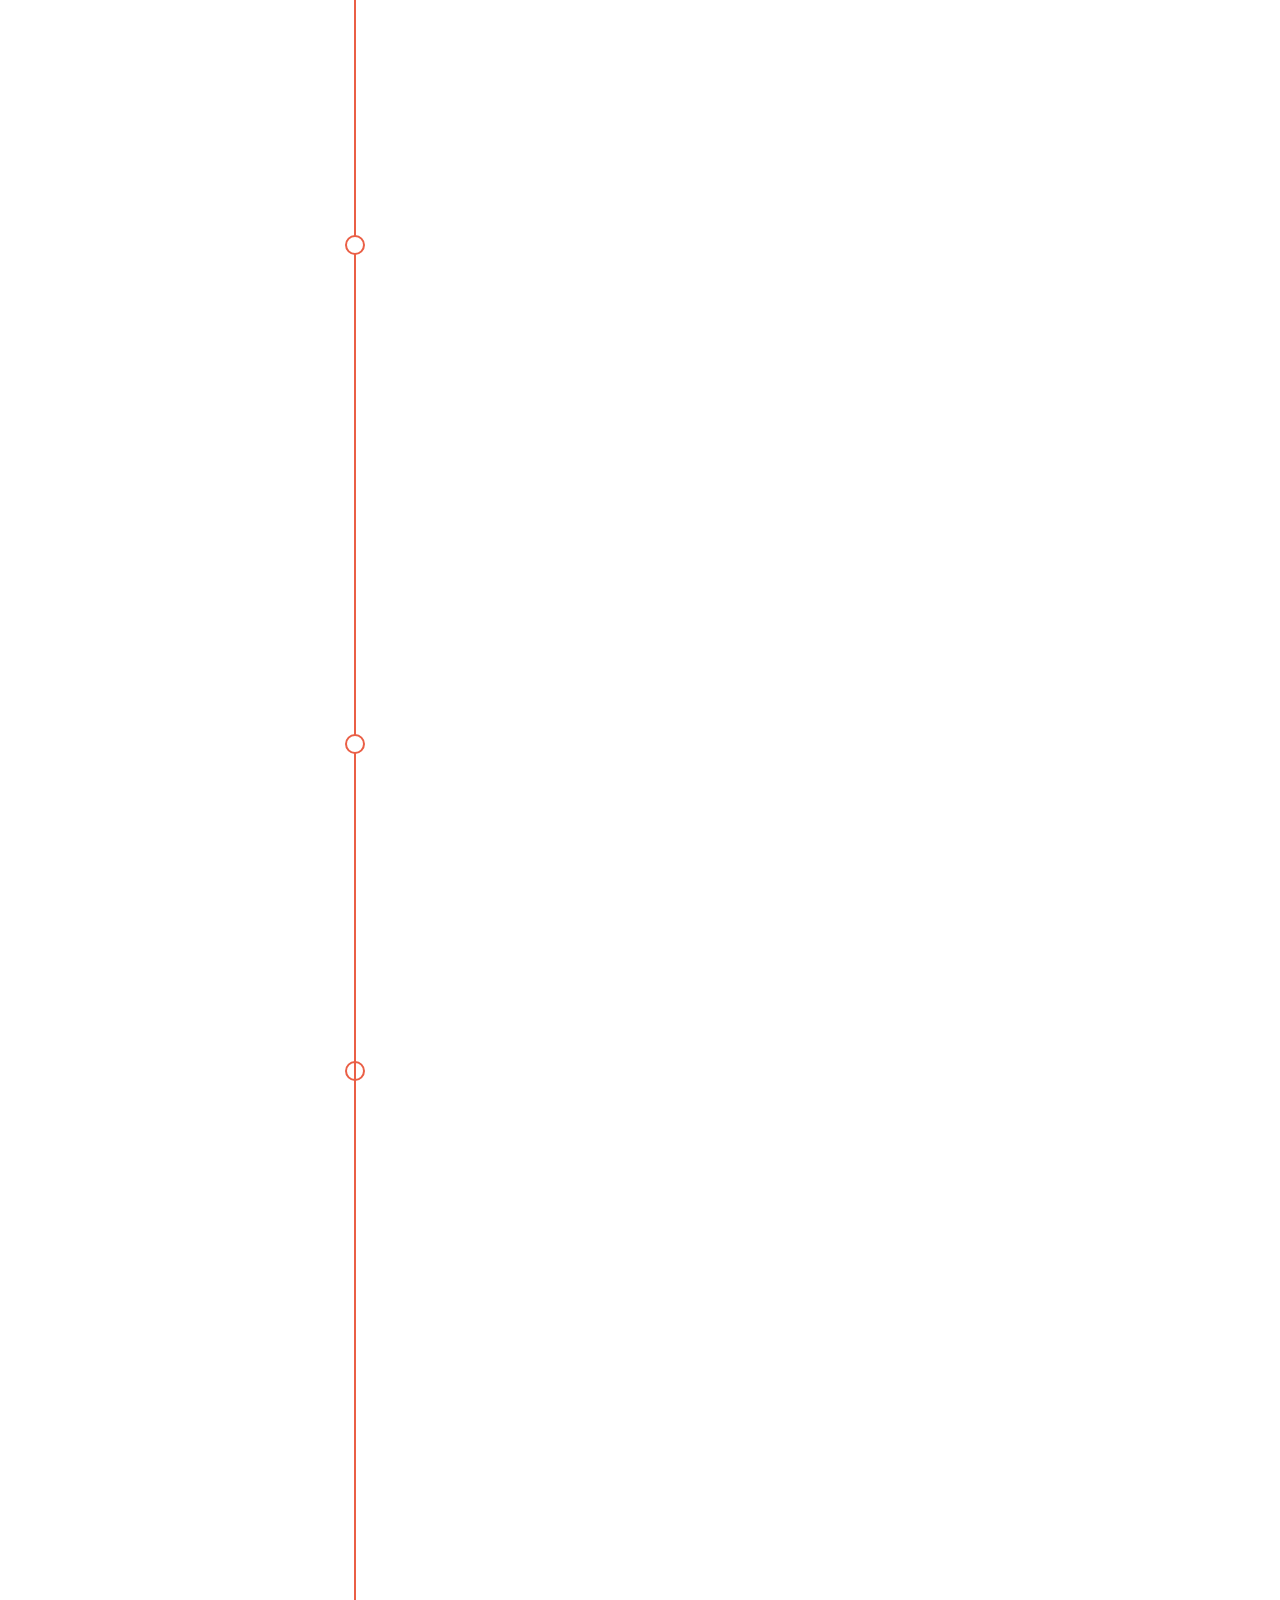
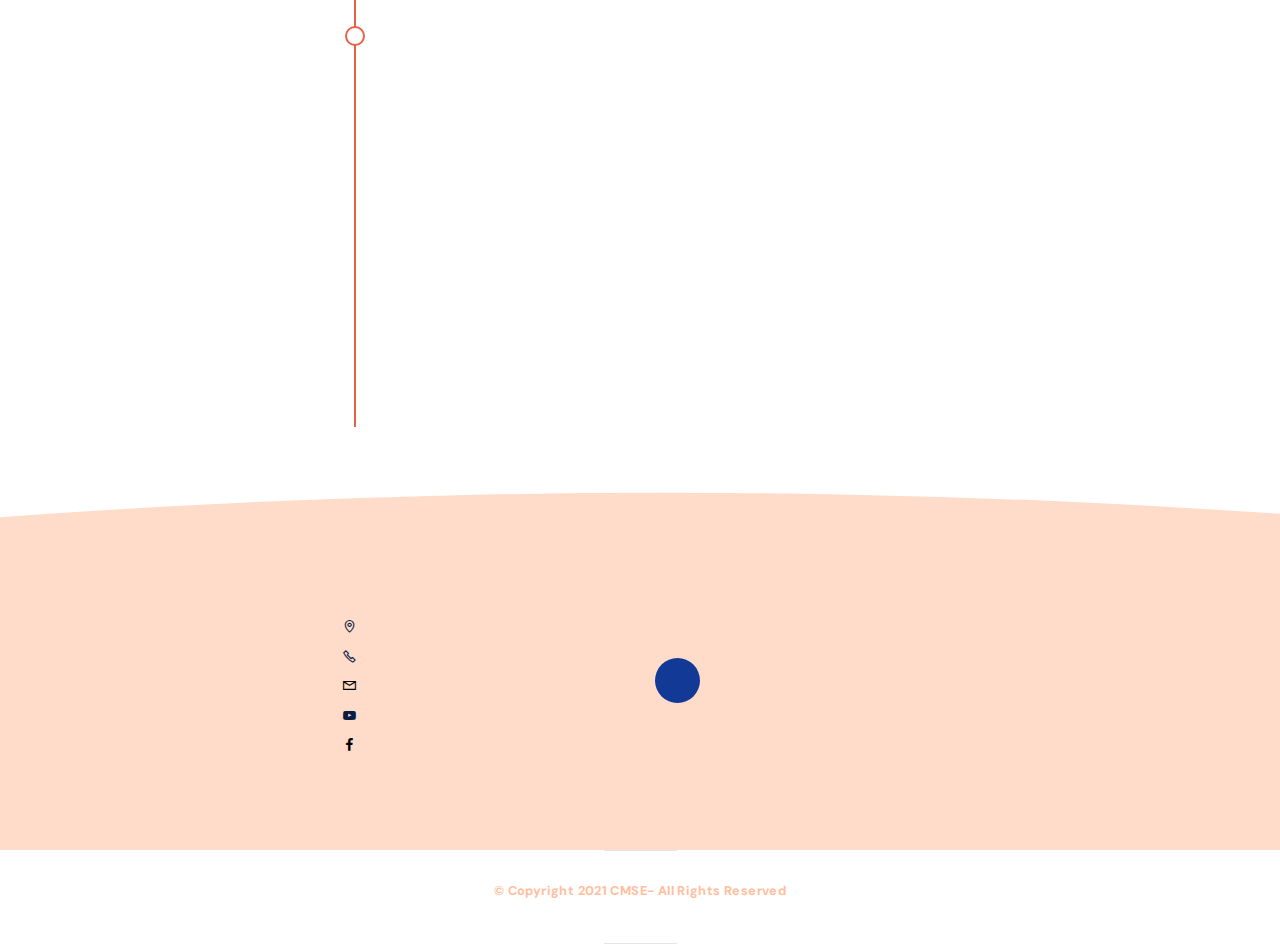
==== commit 72948268: "create github pages" ====
--- a/page1.html
+++ b/page1.html
@@ -12,12 +12,14 @@
   
   <title>about</title>
   <link rel="stylesheet" href="assets/web/assets/mobirise-icons2/mobirise2.css">
+  <link rel="stylesheet" href="assets/font-awesome/css/font-awesome.css">
   <link rel="stylesheet" href="assets/tether/tether.min.css">
   <link rel="stylesheet" href="assets/bootstrap/css/bootstrap.min.css">
   <link rel="stylesheet" href="assets/bootstrap/css/bootstrap-grid.min.css">
   <link rel="stylesheet" href="assets/bootstrap/css/bootstrap-reboot.min.css">
   <link rel="stylesheet" href="assets/animatecss/animate.min.css">
   <link rel="stylesheet" href="assets/dropdown/css/style.css">
+  <link rel="stylesheet" href="assets/socicon/css/styles.css">
   <link rel="stylesheet" href="assets/theme/css/style.css">
   <link rel="preload" as="style" href="assets/mobirise/css/mbr-additional.css"><link rel="stylesheet" href="assets/mobirise/css/mbr-additional.css" type="text/css">
   
@@ -244,6 +246,112 @@
             <!--12-->
             
         </div>
+    </div>
+</section>
+
+<section class="extFooter cid-ssAAfhSnyS" id="extFooter18-4j">
+
+    
+
+    
+
+
+    <svg xmlns="http://www.w3.org/2000/svg" xmlns:xlink="http://www.w3.org/1999/xlink" width="1380px" height="760px" viewBox="0 0 1380 760" preserveAspectRatio="xMidYMid meet">
+        <defs id="svgEditorDefs">
+            <polygon id="svgEditorShapeDefs" style="fill:khaki;stroke:black;vector-effect:non-scaling-stroke;stroke-width:0px;"></polygon>
+        </defs>
+        <rect id="svgEditorBackground" x="0" y="0" width="1380" height="760" style="fill: none; stroke: none;"></rect>
+        <path d="M0.3577131120350206,0.819491525482845h-1.5000000000000355ZM0.3577131120350206,-3.1805084745172603h-1.5000000000000355ZM-0.14228688796500222,-4.180508474517258h5.000000000000002a5,5,0,0,1,0,6.00000000000003h-5.000000000000025a5,5,0,0,0,0,-6.00000000000003ZM5.8577131120349835,-1.1805084745172634h1.0000000000000249Z" style="fill:khaki; stroke:black; vector-effect:non-scaling-stroke;stroke-width:0px;" id="e2_shape" transform="matrix(1.01506 82.3743 -245.478 0.34062 392.311 526.125)"></path>
+    </svg>
+
+
+    <div class="container">
+        <div class="media-container-row content text-white">
+            <div class="col-12 col-md-6 col-lg-3">
+                <div class="media-wrap align-left">
+                    <a href="#">
+                        <img src="assets/images/chenmei-identity-all-ewen-41-128x137.png" alt="">
+                    </a>
+                </div>
+
+                <p class="mbr-text align-left text1 mbr-fonts-style display-4"><strong>誠美社會企業<br>CHEN MEI Arts&amp;Culture Social Enterprise</strong><br>疼惜土地，維護古蹟<br>地方創生，青銀合創<br>原漢共好，藝文陪伴</p>
+
+                
+
+
+            </div>
+            <div class="col-12 col-md-6 col-lg-3 mbr-fonts-style display-4">
+                <h5 class="pb-3 align-left">
+                    聯絡資訊
+                </h5>
+
+
+                <div class="item">
+                    <div class="card-img"><span class="mbr-iconfont img1 mobi-mbri-map-pin mobi-mbri" style="color: rgb(10, 28, 68); fill: rgb(10, 28, 68);"></span>
+                    </div>
+                    <div class="card-box">
+                        <h4 class="item-title align-left mbr-fonts-style display-4">TAIPEI＼TAINAN</h4>
+                    </div>
+                </div>
+
+                <div class="item">
+                    <div class="card-img"><span class="mbr-iconfont img1 mobi-mbri-phone mobi-mbri" style="color: rgb(10, 28, 68); fill: rgb(10, 28, 68);"></span></div>
+                    <div class="card-box">
+                        <h4 class="item-title align-left mbr-fonts-style display-4">02-3322-1538</h4>
+                    </div>
+                </div>
+
+                <div class="item">
+                    <div class="card-img"><span class="mbr-iconfont img1 mobi-mbri-letter mobi-mbri" style="color: rgb(0, 0, 0); fill: rgb(0, 0, 0);"></span>
+                    </div>
+                    <div class="card-box">
+                        <h4 class="item-title align-left mbr-fonts-style display-4">
+                            tica@cmsetica.com</h4>
+                    </div>
+                </div>
+
+                <div class="item">
+                    <div class="card-img"><span class="mbr-iconfont img1 fa-youtube-play fa" style="color: rgb(10, 28, 68); fill: rgb(10, 28, 68);"></span>
+                    </div>
+                    <div class="card-box">
+                        <h4 class="item-title align-left mbr-fonts-style display-4"><a href="https://www.youtube.com/channel/UClNBdalQXaaotN2hfcTGxuw" class="text-primary" target="_blank">CMSE油管</a></h4>
+                    </div>
+                </div>
+
+                <div class="item">
+                    <div class="card-img"><span class="mbr-iconfont img1 socicon-facebook socicon" style="color: rgb(0, 0, 0); fill: rgb(0, 0, 0);"></span>
+                    </div>
+                    <div class="card-box">
+                        <h4 class="item-title align-left mbr-fonts-style display-4"><a href="http://www.facebook.com/cmsetica" class="text-primary" target="_blank">CMSE臉譜</a></h4>
+                    </div>
+                </div>
+
+
+            </div>
+            <div class="col-12 col-md-6 col-lg-3 mbr-fonts-style display-7">
+
+                <p class="mbr-text quote align-left mbr-fonts-style display-4">
+                    即時動態，歡迎與我們在臉書上互動！
+                </p>
+
+                <div class="item">
+                    <div class="card-img2"><a href="http://www.facebook.com/cmsetica" target="_blank"><span class="mbr-iconfont ico2 socicon-facebook socicon" style="color: rgb(255, 255, 255); fill: rgb(255, 255, 255);"></span></a></div>
+                    <div class="card-box">
+                        <h4 class="theme align-left mbr-fonts-style display-7"></h4>
+                    </div>
+                </div>
+            </div>
+            <div class="col-12 col-md-6 col-lg-3 mbr-fonts-style display-4">
+                <h5 class="pb-3 align-left">贊助企業</h5>
+                <p class="mbr-text align-left text2 mbr-fonts-style display-4">
+                    我們是一個持續進步的團隊</p>
+
+                <div class="mbr-section-btn align-left"><a class="btn btn-md btn-warning-outline display-4" href="https://www.facebook.com/%E8%AA%A0%E7%BE%8E%E9%96%8B%E7%99%BC%E5%9C%98%E9%9A%8A-192574594235173/?fref=ts" target="_blank">誠美開發團隊<br><br>&nbsp; &nbsp; CHENMEI REAL ESTATE DEVELOPMENT&nbsp; &nbsp;</a></div>
+
+            </div>
+        </div>
+
+
     </div>
 </section>
 
--- a/assets/socicon/css/styles.css
+++ b/assets/socicon/css/styles.css
@@ -0,0 +1,933 @@
+@charset "UTF-8";
+
+@font-face {
+  font-family: 'Socicon';
+  src:  url('../fonts/socicon.eot');
+  src:  url('../fonts/socicon.eot?#iefix') format('embedded-opentype'),
+    url('../fonts/socicon.woff2') format('woff2'),
+    url('../fonts/socicon.ttf') format('truetype'),
+    url('../fonts/socicon.woff') format('woff'),
+    url('../fonts/socicon.svg#socicon') format('svg');
+  font-weight: normal;
+  font-style: normal;
+}
+
+[data-icon]:before {
+  font-family: "socicon" !important;
+  content: attr(data-icon);
+  font-style: normal !important;
+  font-weight: normal !important;
+  font-variant: normal !important;
+  text-transform: none !important;
+  speak: none;
+  line-height: 1;
+  -webkit-font-smoothing: antialiased;
+  -moz-osx-font-smoothing: grayscale;
+}
+
+[class^="socicon-"], [class*=" socicon-"] {
+  /* use !important to prevent issues with browser extensions that change fonts */
+  font-family: 'Socicon' !important;
+  speak: none;
+  font-style: normal;
+  font-weight: normal;
+  font-variant: normal;
+  text-transform: none;
+  line-height: 1;
+
+  /* Better Font Rendering =========== */
+  -webkit-font-smoothing: antialiased;
+  -moz-osx-font-smoothing: grayscale;
+}
+
+.socicon-eitaa:before {
+  content: "\e97c";
+}
+.socicon-soroush:before {
+  content: "\e97d";
+}
+.socicon-bale:before {
+  content: "\e97e";
+}
+.socicon-zazzle:before {
+  content: "\e97b";
+}
+.socicon-society6:before {
+  content: "\e97a";
+}
+.socicon-redbubble:before {
+  content: "\e979";
+}
+.socicon-avvo:before {
+  content: "\e978";
+}
+.socicon-stitcher:before {
+  content: "\e977";
+}
+.socicon-googlehangouts:before {
+  content: "\e974";
+}
+.socicon-dlive:before {
+  content: "\e975";
+}
+.socicon-vsco:before {
+  content: "\e976";
+}
+.socicon-flipboard:before {
+  content: "\e973";
+}
+.socicon-ubuntu:before {
+  content: "\e958";
+}
+.socicon-artstation:before {
+  content: "\e959";
+}
+.socicon-invision:before {
+  content: "\e95a";
+}
+.socicon-torial:before {
+  content: "\e95b";
+}
+.socicon-collectorz:before {
+  content: "\e95c";
+}
+.socicon-seenthis:before {
+  content: "\e95d";
+}
+.socicon-googleplaymusic:before {
+  content: "\e95e";
+}
+.socicon-debian:before {
+  content: "\e95f";
+}
+.socicon-filmfreeway:before {
+  content: "\e960";
+}
+.socicon-gnome:before {
+  content: "\e961";
+}
+.socicon-itchio:before {
+  content: "\e962";
+}
+.socicon-jamendo:before {
+  content: "\e963";
+}
+.socicon-mix:before {
+  content: "\e964";
+}
+.socicon-sharepoint:before {
+  content: "\e965";
+}
+.socicon-tinder:before {
+  content: "\e966";
+}
+.socicon-windguru:before {
+  content: "\e967";
+}
+.socicon-cdbaby:before {
+  content: "\e968";
+}
+.socicon-elementaryos:before {
+  content: "\e969";
+}
+.socicon-stage32:before {
+  content: "\e96a";
+}
+.socicon-tiktok:before {
+  content: "\e96b";
+}
+.socicon-gitter:before {
+  content: "\e96c";
+}
+.socicon-letterboxd:before {
+  content: "\e96d";
+}
+.socicon-threema:before {
+  content: "\e96e";
+}
+.socicon-splice:before {
+  content: "\e96f";
+}
+.socicon-metapop:before {
+  content: "\e970";
+}
+.socicon-naver:before {
+  content: "\e971";
+}
+.socicon-remote:before {
+  content: "\e972";
+}
+.socicon-internet:before {
+  content: "\e957";
+}
+.socicon-moddb:before {
+  content: "\e94b";
+}
+.socicon-indiedb:before {
+  content: "\e94c";
+}
+.socicon-traxsource:before {
+  content: "\e94d";
+}
+.socicon-gamefor:before {
+  content: "\e94e";
+}
+.socicon-pixiv:before {
+  content: "\e94f";
+}
+.socicon-myanimelist:before {
+  content: "\e950";
+}
+.socicon-blackberry:before {
+  content: "\e951";
+}
+.socicon-wickr:before {
+  content: "\e952";
+}
+.socicon-spip:before {
+  content: "\e953";
+}
+.socicon-napster:before {
+  content: "\e954";
+}
+.socicon-beatport:before {
+  content: "\e955";
+}
+.socicon-hackerone:before {
+  content: "\e956";
+}
+.socicon-hackernews:before {
+  content: "\e946";
+}
+.socicon-smashwords:before {
+  content: "\e947";
+}
+.socicon-kobo:before {
+  content: "\e948";
+}
+.socicon-bookbub:before {
+  content: "\e949";
+}
+.socicon-mailru:before {
+  content: "\e94a";
+}
+.socicon-gitlab:before {
+  content: "\e945";
+}
+.socicon-instructables:before {
+  content: "\e944";
+}
+.socicon-portfolio:before {
+  content: "\e943";
+}
+.socicon-codered:before {
+  content: "\e940";
+}
+.socicon-origin:before {
+  content: "\e941";
+}
+.socicon-nextdoor:before {
+  content: "\e942";
+}
+.socicon-udemy:before {
+  content: "\e93f";
+}
+.socicon-livemaster:before {
+  content: "\e93e";
+}
+.socicon-crunchbase:before {
+  content: "\e93b";
+}
+.socicon-homefy:before {
+  content: "\e93c";
+}
+.socicon-calendly:before {
+  content: "\e93d";
+}
+.socicon-realtor:before {
+  content: "\e90f";
+}
+.socicon-tidal:before {
+  content: "\e910";
+}
+.socicon-qobuz:before {
+  content: "\e911";
+}
+.socicon-natgeo:before {
+  content: "\e912";
+}
+.socicon-mastodon:before {
+  content: "\e913";
+}
+.socicon-unsplash:before {
+  content: "\e914";
+}
+.socicon-homeadvisor:before {
+  content: "\e915";
+}
+.socicon-angieslist:before {
+  content: "\e916";
+}
+.socicon-codepen:before {
+  content: "\e917";
+}
+.socicon-slack:before {
+  content: "\e918";
+}
+.socicon-openaigym:before {
+  content: "\e919";
+}
+.socicon-logmein:before {
+  content: "\e91a";
+}
+.socicon-fiverr:before {
+  content: "\e91b";
+}
+.socicon-gotomeeting:before {
+  content: "\e91c";
+}
+.socicon-aliexpress:before {
+  content: "\e91d";
+}
+.socicon-guru:before {
+  content: "\e91e";
+}
+.socicon-appstore:before {
+  content: "\e91f";
+}
+.socicon-homes:before {
+  content: "\e920";
+}
+.socicon-zoom:before {
+  content: "\e921";
+}
+.socicon-alibaba:before {
+  content: "\e922";
+}
+.socicon-craigslist:before {
+  content: "\e923";
+}
+.socicon-wix:before {
+  content: "\e924";
+}
+.socicon-redfin:before {
+  content: "\e925";
+}
+.socicon-googlecalendar:before {
+  content: "\e926";
+}
+.socicon-shopify:before {
+  content: "\e927";
+}
+.socicon-freelancer:before {
+  content: "\e928";
+}
+.socicon-seedrs:before {
+  content: "\e929";
+}
+.socicon-bing:before {
+  content: "\e92a";
+}
+.socicon-doodle:before {
+  content: "\e92b";
+}
+.socicon-bonanza:before {
+  content: "\e92c";
+}
+.socicon-squarespace:before {
+  content: "\e92d";
+}
+.socicon-toptal:before {
+  content: "\e92e";
+}
+.socicon-gust:before {
+  content: "\e92f";
+}
+.socicon-ask:before {
+  content: "\e930";
+}
+.socicon-trulia:before {
+  content: "\e931";
+}
+.socicon-loomly:before {
+  content: "\e932";
+}
+.socicon-ghost:before {
+  content: "\e933";
+}
+.socicon-upwork:before {
+  content: "\e934";
+}
+.socicon-fundable:before {
+  content: "\e935";
+}
+.socicon-booking:before {
+  content: "\e936";
+}
+.socicon-googlemaps:before {
+  content: "\e937";
+}
+.socicon-zillow:before {
+  content: "\e938";
+}
+.socicon-niconico:before {
+  content: "\e939";
+}
+.socicon-toneden:before {
+  content: "\e93a";
+}
+.socicon-augment:before {
+  content: "\e908";
+}
+.socicon-bitbucket:before {
+  content: "\e909";
+}
+.socicon-fyuse:before {
+  content: "\e90a";
+}
+.socicon-yt-gaming:before {
+  content: "\e90b";
+}
+.socicon-sketchfab:before {
+  content: "\e90c";
+}
+.socicon-mobcrush:before {
+  content: "\e90d";
+}
+.socicon-microsoft:before {
+  content: "\e90e";
+}
+.socicon-pandora:before {
+  content: "\e907";
+}
+.socicon-messenger:before {
+  content: "\e906";
+}
+.socicon-gamewisp:before {
+  content: "\e905";
+}
+.socicon-bloglovin:before {
+  content: "\e904";
+}
+.socicon-tunein:before {
+  content: "\e903";
+}
+.socicon-gamejolt:before {
+  content: "\e901";
+}
+.socicon-trello:before {
+  content: "\e902";
+}
+.socicon-spreadshirt:before {
+  content: "\e900";
+}
+.socicon-500px:before {
+  content: "\e000";
+}
+.socicon-8tracks:before {
+  content: "\e001";
+}
+.socicon-airbnb:before {
+  content: "\e002";
+}
+.socicon-alliance:before {
+  content: "\e003";
+}
+.socicon-amazon:before {
+  content: "\e004";
+}
+.socicon-amplement:before {
+  content: "\e005";
+}
+.socicon-android:before {
+  content: "\e006";
+}
+.socicon-angellist:before {
+  content: "\e007";
+}
+.socicon-apple:before {
+  content: "\e008";
+}
+.socicon-appnet:before {
+  content: "\e009";
+}
+.socicon-baidu:before {
+  content: "\e00a";
+}
+.socicon-bandcamp:before {
+  content: "\e00b";
+}
+.socicon-battlenet:before {
+  content: "\e00c";
+}
+.socicon-mixer:before {
+  content: "\e00d";
+}
+.socicon-bebee:before {
+  content: "\e00e";
+}
+.socicon-bebo:before {
+  content: "\e00f";
+}
+.socicon-behance:before {
+  content: "\e010";
+}
+.socicon-blizzard:before {
+  content: "\e011";
+}
+.socicon-blogger:before {
+  content: "\e012";
+}
+.socicon-buffer:before {
+  content: "\e013";
+}
+.socicon-chrome:before {
+  content: "\e014";
+}
+.socicon-coderwall:before {
+  content: "\e015";
+}
+.socicon-curse:before {
+  content: "\e016";
+}
+.socicon-dailymotion:before {
+  content: "\e017";
+}
+.socicon-deezer:before {
+  content: "\e018";
+}
+.socicon-delicious:before {
+  content: "\e019";
+}
+.socicon-deviantart:before {
+  content: "\e01a";
+}
+.socicon-diablo:before {
+  content: "\e01b";
+}
+.socicon-digg:before {
+  content: "\e01c";
+}
+.socicon-discord:before {
+  content: "\e01d";
+}
+.socicon-disqus:before {
+  content: "\e01e";
+}
+.socicon-douban:before {
+  content: "\e01f";
+}
+.socicon-draugiem:before {
+  content: "\e020";
+}
+.socicon-dribbble:before {
+  content: "\e021";
+}
+.socicon-drupal:before {
+  content: "\e022";
+}
+.socicon-ebay:before {
+  content: "\e023";
+}
+.socicon-ello:before {
+  content: "\e024";
+}
+.socicon-endomodo:before {
+  content: "\e025";
+}
+.socicon-envato:before {
+  content: "\e026";
+}
+.socicon-etsy:before {
+  content: "\e027";
+}
+.socicon-facebook:before {
+  content: "\e028";
+}
+.socicon-feedburner:before {
+  content: "\e029";
+}
+.socicon-filmweb:before {
+  content: "\e02a";
+}
+.socicon-firefox:before {
+  content: "\e02b";
+}
+.socicon-flattr:before {
+  content: "\e02c";
+}
+.socicon-flickr:before {
+  content: "\e02d";
+}
+.socicon-formulr:before {
+  content: "\e02e";
+}
+.socicon-forrst:before {
+  content: "\e02f";
+}
+.socicon-foursquare:before {
+  content: "\e030";
+}
+.socicon-friendfeed:before {
+  content: "\e031";
+}
+.socicon-github:before {
+  content: "\e032";
+}
+.socicon-goodreads:before {
+  content: "\e033";
+}
+.socicon-google:before {
+  content: "\e034";
+}
+.socicon-googlescholar:before {
+  content: "\e035";
+}
+.socicon-googlegroups:before {
+  content: "\e036";
+}
+.socicon-googlephotos:before {
+  content: "\e037";
+}
+.socicon-googleplus:before {
+  content: "\e038";
+}
+.socicon-grooveshark:before {
+  content: "\e039";
+}
+.socicon-hackerrank:before {
+  content: "\e03a";
+}
+.socicon-hearthstone:before {
+  content: "\e03b";
+}
+.socicon-hellocoton:before {
+  content: "\e03c";
+}
+.socicon-heroes:before {
+  content: "\e03d";
+}
+.socicon-smashcast:before {
+  content: "\e03e";
+}
+.socicon-horde:before {
+  content: "\e03f";
+}
+.socicon-houzz:before {
+  content: "\e040";
+}
+.socicon-icq:before {
+  content: "\e041";
+}
+.socicon-identica:before {
+  content: "\e042";
+}
+.socicon-imdb:before {
+  content: "\e043";
+}
+.socicon-instagram:before {
+  content: "\e044";
+}
+.socicon-issuu:before {
+  content: "\e045";
+}
+.socicon-istock:before {
+  content: "\e046";
+}
+.socicon-itunes:before {
+  content: "\e047";
+}
+.socicon-keybase:before {
+  content: "\e048";
+}
+.socicon-lanyrd:before {
+  content: "\e049";
+}
+.socicon-lastfm:before {
+  content: "\e04a";
+}
+.socicon-line:before {
+  content: "\e04b";
+}
+.socicon-linkedin:before {
+  content: "\e04c";
+}
+.socicon-livejournal:before {
+  content: "\e04d";
+}
+.socicon-lyft:before {
+  content: "\e04e";
+}
+.socicon-macos:before {
+  content: "\e04f";
+}
+.socicon-mail:before {
+  content: "\e050";
+}
+.socicon-medium:before {
+  content: "\e051";
+}
+.socicon-meetup:before {
+  content: "\e052";
+}
+.socicon-mixcloud:before {
+  content: "\e053";
+}
+.socicon-modelmayhem:before {
+  content: "\e054";
+}
+.socicon-mumble:before {
+  content: "\e055";
+}
+.socicon-myspace:before {
+  content: "\e056";
+}
+.socicon-newsvine:before {
+  content: "\e057";
+}
+.socicon-nintendo:before {
+  content: "\e058";
+}
+.socicon-npm:before {
+  content: "\e059";
+}
+.socicon-odnoklassniki:before {
+  content: "\e05a";
+}
+.socicon-openid:before {
+  content: "\e05b";
+}
+.socicon-opera:before {
+  content: "\e05c";
+}
+.socicon-outlook:before {
+  content: "\e05d";
+}
+.socicon-overwatch:before {
+  content: "\e05e";
+}
+.socicon-patreon:before {
+  content: "\e05f";
+}
+.socicon-paypal:before {
+  content: "\e060";
+}
+.socicon-periscope:before {
+  content: "\e061";
+}
+.socicon-persona:before {
+  content: "\e062";
+}
+.socicon-pinterest:before {
+  content: "\e063";
+}
+.socicon-play:before {
+  content: "\e064";
+}
+.socicon-player:before {
+  content: "\e065";
+}
+.socicon-playstation:before {
+  content: "\e066";
+}
+.socicon-pocket:before {
+  content: "\e067";
+}
+.socicon-qq:before {
+  content: "\e068";
+}
+.socicon-quora:before {
+  content: "\e069";
+}
+.socicon-raidcall:before {
+  content: "\e06a";
+}
+.socicon-ravelry:before {
+  content: "\e06b";
+}
+.socicon-reddit:before {
+  content: "\e06c";
+}
+.socicon-renren:before {
+  content: "\e06d";
+}
+.socicon-researchgate:before {
+  content: "\e06e";
+}
+.socicon-residentadvisor:before {
+  content: "\e06f";
+}
+.socicon-reverbnation:before {
+  content: "\e070";
+}
+.socicon-rss:before {
+  content: "\e071";
+}
+.socicon-sharethis:before {
+  content: "\e072";
+}
+.socicon-skype:before {
+  content: "\e073";
+}
+.socicon-slideshare:before {
+  content: "\e074";
+}
+.socicon-smugmug:before {
+  content: "\e075";
+}
+.socicon-snapchat:before {
+  content: "\e076";
+}
+.socicon-songkick:before {
+  content: "\e077";
+}
+.socicon-soundcloud:before {
+  content: "\e078";
+}
+.socicon-spotify:before {
+  content: "\e079";
+}
+.socicon-stackexchange:before {
+  content: "\e07a";
+}
+.socicon-stackoverflow:before {
+  content: "\e07b";
+}
+.socicon-starcraft:before {
+  content: "\e07c";
+}
+.socicon-stayfriends:before {
+  content: "\e07d";
+}
+.socicon-steam:before {
+  content: "\e07e";
+}
+.socicon-storehouse:before {
+  content: "\e07f";
+}
+.socicon-strava:before {
+  content: "\e080";
+}
+.socicon-streamjar:before {
+  content: "\e081";
+}
+.socicon-stumbleupon:before {
+  content: "\e082";
+}
+.socicon-swarm:before {
+  content: "\e083";
+}
+.socicon-teamspeak:before {
+  content: "\e084";
+}
+.socicon-teamviewer:before {
+  content: "\e085";
+}
+.socicon-technorati:before {
+  content: "\e086";
+}
+.socicon-telegram:before {
+  content: "\e087";
+}
+.socicon-tripadvisor:before {
+  content: "\e088";
+}
+.socicon-tripit:before {
+  content: "\e089";
+}
+.socicon-triplej:before {
+  content: "\e08a";
+}
+.socicon-tumblr:before {
+  content: "\e08b";
+}
+.socicon-twitch:before {
+  content: "\e08c";
+}
+.socicon-twitter:before {
+  content: "\e08d";
+}
+.socicon-uber:before {
+  content: "\e08e";
+}
+.socicon-ventrilo:before {
+  content: "\e08f";
+}
+.socicon-viadeo:before {
+  content: "\e090";
+}
+.socicon-viber:before {
+  content: "\e091";
+}
+.socicon-viewbug:before {
+  content: "\e092";
+}
+.socicon-vimeo:before {
+  content: "\e093";
+}
+.socicon-vine:before {
+  content: "\e094";
+}
+.socicon-vkontakte:before {
+  content: "\e095";
+}
+.socicon-warcraft:before {
+  content: "\e096";
+}
+.socicon-wechat:before {
+  content: "\e097";
+}
+.socicon-weibo:before {
+  content: "\e098";
+}
+.socicon-whatsapp:before {
+  content: "\e099";
+}
+.socicon-wikipedia:before {
+  content: "\e09a";
+}
+.socicon-windows:before {
+  content: "\e09b";
+}
+.socicon-wordpress:before {
+  content: "\e09c";
+}
+.socicon-wykop:before {
+  content: "\e09d";
+}
+.socicon-xbox:before {
+  content: "\e09e";
+}
+.socicon-xing:before {
+  content: "\e09f";
+}
+.socicon-yahoo:before {
+  content: "\e0a0";
+}
+.socicon-yammer:before {
+  content: "\e0a1";
+}
+.socicon-yandex:before {
+  content: "\e0a2";
+}
+.socicon-yelp:before {
+  content: "\e0a3";
+}
+.socicon-younow:before {
+  content: "\e0a4";
+}
+.socicon-youtube:before {
+  content: "\e0a5";
+}
+.socicon-zapier:before {
+  content: "\e0a6";
+}
+.socicon-zerply:before {
+  content: "\e0a7";
+}
+.socicon-zomato:before {
+  content: "\e0a8";
+}
+.socicon-zynga:before {
+  content: "\e0a9";
+}
--- a/assets/mobirise/css/mbr-additional.css
+++ b/assets/mobirise/css/mbr-additional.css
@@ -3006,6 +3006,157 @@
   display: flex;
   flex-direction: column-reverse;
 }
+.cid-ssAAfhSnyS {
+  padding-top: 150px;
+  padding-bottom: 75px;
+  background-color: #ffdbc9;
+  position: relative;
+  overflow: hidden;
+}
+.cid-ssAAfhSnyS .container {
+  max-width: 1400px;
+}
+.cid-ssAAfhSnyS .card-img2 span {
+  padding-top: 6px;
+}
+.cid-ssAAfhSnyS .soc-item a {
+  padding-top: 5px;
+}
+.cid-ssAAfhSnyS .btn {
+  padding: 0.4rem 0.6rem !important;
+  margin: 0.5rem !important;
+  border-radius: 10px !important;
+  letter-spacing: 0px;
+}
+.cid-ssAAfhSnyS .btn .mbr-iconfont {
+  margin-top: 0.1rem;
+}
+.cid-ssAAfhSnyS .btn .mbr-iconfont.socicon {
+  margin-right: 0.8rem !important;
+  order: 0;
+}
+@media (max-width: 992px) {
+  .cid-ssAAfhSnyS .content > div:not(:last-child) {
+    margin-bottom: 2rem;
+  }
+}
+.cid-ssAAfhSnyS svg {
+  position: absolute;
+  top: 2rem;
+  left: 50%;
+  transform: translate(-50%) scale(2, 1.6) rotate(180deg);
+}
+.cid-ssAAfhSnyS #e2_shape {
+  fill: #ffffff !important;
+}
+.cid-ssAAfhSnyS .quote {
+  background-color: rgba(0, 0, 0, 0.1);
+  border-radius: 10px;
+  padding: 1rem;
+  position: relative;
+  margin-bottom: 1.8rem;
+  color: #ffffff;
+}
+.cid-ssAAfhSnyS .quote::after {
+  top: 100%;
+  left: 36px;
+  content: " ";
+  position: absolute;
+  width: 0;
+  height: 0;
+  border-style: solid;
+  border-width: 20px 20px 0 0;
+  border-color: rgba(0, 0, 0, 0.1) transparent transparent;
+}
+.cid-ssAAfhSnyS .card-img2 {
+  min-width: 45px;
+  height: 45px;
+  background: #133996;
+  border-radius: 100%;
+  display: flex;
+  justify-content: center;
+  align-items: center;
+}
+.cid-ssAAfhSnyS .card-img {
+  width: auto;
+}
+.cid-ssAAfhSnyS .soc-item {
+  width: 45px;
+  height: 45px;
+  background: #ffffff;
+  margin-bottom: 1rem;
+  border-radius: 100%;
+  display: flex;
+  justify-content: center;
+  align-items: center;
+  margin-right: 1rem;
+}
+.cid-ssAAfhSnyS .soc-item span {
+  font-size: 1.4rem;
+}
+.cid-ssAAfhSnyS .soc-item:hover span {
+  color: #121525 !important;
+}
+.cid-ssAAfhSnyS .item {
+  display: flex;
+  align-items: center;
+  margin-bottom: 1rem;
+}
+.cid-ssAAfhSnyS .item h4 {
+  padding-left: 10px;
+  margin: 0;
+}
+.cid-ssAAfhSnyS .media-wrap {
+  margin-bottom: 1rem;
+}
+.cid-ssAAfhSnyS .mbr-iconfont-logo {
+  font-size: 7.5rem;
+  color: #f36;
+}
+.cid-ssAAfhSnyS img {
+  height: 4rem;
+  width: auto;
+}
+@media (max-width: 576px) {
+  .cid-ssAAfhSnyS .item {
+    justify-content: center;
+  }
+  .cid-ssAAfhSnyS .quote::after {
+    left: 60px;
+  }
+}
+.cid-ssAAfhSnyS .social-list {
+  padding-left: 0;
+  margin-bottom: 0;
+  list-style: none;
+  display: flex;
+  flex-wrap: wrap;
+}
+@media (max-width: 576px) {
+  .cid-ssAAfhSnyS .social-list {
+    -webkit-justify-content: center;
+    justify-content: center;
+  }
+}
+.cid-ssAAfhSnyS .text1 {
+  color: #000000;
+}
+.cid-ssAAfhSnyS .item-title {
+  color: #000000;
+}
+.cid-ssAAfhSnyS H5 {
+  color: #0a1c44;
+  text-align: left;
+}
+.cid-ssAAfhSnyS .theme {
+  color: #ffffff;
+}
+.cid-ssAAfhSnyS .copyright > p {
+  color: #ff3366;
+}
+.cid-ssAAfhSnyS .text2 {
+  color: #000000;
+}
 .cid-ssAc8cXnkp {
   padding-top: 0px;
   padding-bottom: 0px;
@@ -3799,6 +3950,157 @@
 .cid-sq8XLsNp9P .social-media {
   color: #767676;
 }
+.cid-ssAA58ozv4 {
+  padding-top: 150px;
+  padding-bottom: 75px;
+  background-color: #ffdbc9;
+  position: relative;
+  overflow: hidden;
+}
+.cid-ssAA58ozv4 .container {
+  max-width: 1400px;
+}
+.cid-ssAA58ozv4 .card-img2 span {
+  padding-top: 6px;
+}
+.cid-ssAA58ozv4 .soc-item a {
+  padding-top: 5px;
+}
+.cid-ssAA58ozv4 .btn {
+  padding: 0.4rem 0.6rem !important;
+  margin: 0.5rem !important;
+  border-radius: 10px !important;
+  letter-spacing: 0px;
+}
+.cid-ssAA58ozv4 .btn .mbr-iconfont {
+  margin-top: 0.1rem;
+}
+.cid-ssAA58ozv4 .btn .mbr-iconfont.socicon {
+  margin-right: 0.8rem !important;
+  order: 0;
+}
+@media (max-width: 992px) {
+  .cid-ssAA58ozv4 .content > div:not(:last-child) {
+    margin-bottom: 2rem;
+  }
+}
+.cid-ssAA58ozv4 svg {
+  position: absolute;
+  top: 2rem;
+  left: 50%;
+  transform: translate(-50%) scale(2, 1.6) rotate(180deg);
+}
+.cid-ssAA58ozv4 #e2_shape {
+  fill: #ffffff !important;
+}
+.cid-ssAA58ozv4 .quote {
+  background-color: rgba(0, 0, 0, 0.1);
+  border-radius: 10px;
+  padding: 1rem;
+  position: relative;
+  margin-bottom: 1.8rem;
+  color: #ffffff;
+}
+.cid-ssAA58ozv4 .quote::after {
+  top: 100%;
+  left: 36px;
+  content: " ";
+  position: absolute;
+  width: 0;
+  height: 0;
+  border-style: solid;
+  border-width: 20px 20px 0 0;
+  border-color: rgba(0, 0, 0, 0.1) transparent transparent;
+}
+.cid-ssAA58ozv4 .card-img2 {
+  min-width: 45px;
+  height: 45px;
+  background: #133996;
+  border-radius: 100%;
+  display: flex;
+  justify-content: center;
+  align-items: center;
+}
+.cid-ssAA58ozv4 .card-img {
+  width: auto;
+}
+.cid-ssAA58ozv4 .soc-item {
+  width: 45px;
+  height: 45px;
+  background: #ffffff;
+  margin-bottom: 1rem;
+  border-radius: 100%;
+  display: flex;
+  justify-content: center;
+  align-items: center;
+  margin-right: 1rem;
+}
+.cid-ssAA58ozv4 .soc-item span {
+  font-size: 1.4rem;
+}
+.cid-ssAA58ozv4 .soc-item:hover span {
+  color: #121525 !important;
+}
+.cid-ssAA58ozv4 .item {
+  display: flex;
+  align-items: center;
+  margin-bottom: 1rem;
+}
+.cid-ssAA58ozv4 .item h4 {
+  padding-left: 10px;
+  margin: 0;
+}
+.cid-ssAA58ozv4 .media-wrap {
+  margin-bottom: 1rem;
+}
+.cid-ssAA58ozv4 .mbr-iconfont-logo {
+  font-size: 7.5rem;
+  color: #f36;
+}
+.cid-ssAA58ozv4 img {
+  height: 4rem;
+  width: auto;
+}
+@media (max-width: 576px) {
+  .cid-ssAA58ozv4 .item {
+    justify-content: center;
+  }
+  .cid-ssAA58ozv4 .quote::after {
+    left: 60px;
+  }
+}
+.cid-ssAA58ozv4 .social-list {
+  padding-left: 0;
+  margin-bottom: 0;
+  list-style: none;
+  display: flex;
+  flex-wrap: wrap;
+}
+@media (max-width: 576px) {
+  .cid-ssAA58ozv4 .social-list {
+    -webkit-justify-content: center;
+    justify-content: center;
+  }
+}
+.cid-ssAA58ozv4 .text1 {
+  color: #000000;
+}
+.cid-ssAA58ozv4 .item-title {
+  color: #000000;
+}
+.cid-ssAA58ozv4 H5 {
+  color: #0a1c44;
+  text-align: left;
+}
+.cid-ssAA58ozv4 .theme {
+  color: #ffffff;
+}
+.cid-ssAA58ozv4 .copyright > p {
+  color: #ff3366;
+}
+.cid-ssAA58ozv4 .text2 {
+  color: #000000;
+}
 .cid-sq8XD5tvpr {
   padding-top: 30px;
   padding-bottom: 30px;
@@ -4845,6 +5147,157 @@
 .cid-sq9hU0PTTm H4 {
   color: #767676;
 }
+.cid-ssAz9IRQd5 {
+  padding-top: 150px;
+  padding-bottom: 75px;
+  background-color: #ffdbc9;
+  position: relative;
+  overflow: hidden;
+}
+.cid-ssAz9IRQd5 .container {
+  max-width: 1400px;
+}
+.cid-ssAz9IRQd5 .card-img2 span {
+  padding-top: 6px;
+}
+.cid-ssAz9IRQd5 .soc-item a {
+  padding-top: 5px;
+}
+.cid-ssAz9IRQd5 .btn {
+  padding: 0.4rem 0.6rem !important;
+  margin: 0.5rem !important;
+  border-radius: 10px !important;
+  letter-spacing: 0px;
+}
+.cid-ssAz9IRQd5 .btn .mbr-iconfont {
+  margin-top: 0.1rem;
+}
+.cid-ssAz9IRQd5 .btn .mbr-iconfont.socicon {
+  margin-right: 0.8rem !important;
+  order: 0;
+}
+@media (max-width: 992px) {
+  .cid-ssAz9IRQd5 .content > div:not(:last-child) {
+    margin-bottom: 2rem;
+  }
+}
+.cid-ssAz9IRQd5 svg {
+  position: absolute;
+  top: 2rem;
+  left: 50%;
+  transform: translate(-50%) scale(2, 1.6) rotate(180deg);
+}
+.cid-ssAz9IRQd5 #e2_shape {
+  fill: #ffffff !important;
+}
+.cid-ssAz9IRQd5 .quote {
+  background-color: rgba(0, 0, 0, 0.1);
+  border-radius: 10px;
+  padding: 1rem;
+  position: relative;
+  margin-bottom: 1.8rem;
+  color: #ffffff;
+}
+.cid-ssAz9IRQd5 .quote::after {
+  top: 100%;
+  left: 36px;
+  content: " ";
+  position: absolute;
+  width: 0;
+  height: 0;
+  border-style: solid;
+  border-width: 20px 20px 0 0;
+  border-color: rgba(0, 0, 0, 0.1) transparent transparent;
+}
+.cid-ssAz9IRQd5 .card-img2 {
+  min-width: 45px;
+  height: 45px;
+  background: #133996;
+  border-radius: 100%;
+  display: flex;
+  justify-content: center;
+  align-items: center;
+}
+.cid-ssAz9IRQd5 .card-img {
+  width: auto;
+}
+.cid-ssAz9IRQd5 .soc-item {
+  width: 45px;
+  height: 45px;
+  background: #ffffff;
+  margin-bottom: 1rem;
+  border-radius: 100%;
+  display: flex;
+  justify-content: center;
+  align-items: center;
+  margin-right: 1rem;
+}
+.cid-ssAz9IRQd5 .soc-item span {
+  font-size: 1.4rem;
+}
+.cid-ssAz9IRQd5 .soc-item:hover span {
+  color: #121525 !important;
+}
+.cid-ssAz9IRQd5 .item {
+  display: flex;
+  align-items: center;
+  margin-bottom: 1rem;
+}
+.cid-ssAz9IRQd5 .item h4 {
+  padding-left: 10px;
+  margin: 0;
+}
+.cid-ssAz9IRQd5 .media-wrap {
+  margin-bottom: 1rem;
+}
+.cid-ssAz9IRQd5 .mbr-iconfont-logo {
+  font-size: 7.5rem;
+  color: #f36;
+}
+.cid-ssAz9IRQd5 img {
+  height: 4rem;
+  width: auto;
+}
+@media (max-width: 576px) {
+  .cid-ssAz9IRQd5 .item {
+    justify-content: center;
+  }
+  .cid-ssAz9IRQd5 .quote::after {
+    left: 60px;
+  }
+}
+.cid-ssAz9IRQd5 .social-list {
+  padding-left: 0;
+  margin-bottom: 0;
+  list-style: none;
+  display: flex;
+  flex-wrap: wrap;
+}
+@media (max-width: 576px) {
+  .cid-ssAz9IRQd5 .social-list {
+    -webkit-justify-content: center;
+    justify-content: center;
+  }
+}
+.cid-ssAz9IRQd5 .text1 {
+  color: #000000;
+}
+.cid-ssAz9IRQd5 .item-title {
+  color: #000000;
+}
+.cid-ssAz9IRQd5 H5 {
+  color: #0a1c44;
+  text-align: left;
+}
+.cid-ssAz9IRQd5 .theme {
+  color: #ffffff;
+}
+.cid-ssAz9IRQd5 .copyright > p {
+  color: #ff3366;
+}
+.cid-ssAz9IRQd5 .text2 {
+  color: #000000;
+}
 .cid-sq91Zlssdr {
   padding-top: 30px;
   padding-bottom: 30px;
@@ -5401,6 +5854,157 @@
 .cid-sqcw3bKvmH .link {
   color: #000000;
 }
+.cid-ssAA8SUfrm {
+  padding-top: 150px;
+  padding-bottom: 75px;
+  background-color: #ffdbc9;
+  position: relative;
+  overflow: hidden;
+}
+.cid-ssAA8SUfrm .container {
+  max-width: 1400px;
+}
+.cid-ssAA8SUfrm .card-img2 span {
+  padding-top: 6px;
+}
+.cid-ssAA8SUfrm .soc-item a {
+  padding-top: 5px;
+}
+.cid-ssAA8SUfrm .btn {
+  padding: 0.4rem 0.6rem !important;
+  margin: 0.5rem !important;
+  border-radius: 10px !important;
+  letter-spacing: 0px;
+}
+.cid-ssAA8SUfrm .btn .mbr-iconfont {
+  margin-top: 0.1rem;
+}
+.cid-ssAA8SUfrm .btn .mbr-iconfont.socicon {
+  margin-right: 0.8rem !important;
+  order: 0;
+}
+@media (max-width: 992px) {
+  .cid-ssAA8SUfrm .content > div:not(:last-child) {
+    margin-bottom: 2rem;
+  }
+}
+.cid-ssAA8SUfrm svg {
+  position: absolute;
+  top: 2rem;
+  left: 50%;
+  transform: translate(-50%) scale(2, 1.6) rotate(180deg);
+}
+.cid-ssAA8SUfrm #e2_shape {
+  fill: #ffffff !important;
+}
+.cid-ssAA8SUfrm .quote {
+  background-color: rgba(0, 0, 0, 0.1);
+  border-radius: 10px;
+  padding: 1rem;
+  position: relative;
+  margin-bottom: 1.8rem;
+  color: #ffffff;
+}
+.cid-ssAA8SUfrm .quote::after {
+  top: 100%;
+  left: 36px;
+  content: " ";
+  position: absolute;
+  width: 0;
+  height: 0;
+  border-style: solid;
+  border-width: 20px 20px 0 0;
+  border-color: rgba(0, 0, 0, 0.1) transparent transparent;
+}
+.cid-ssAA8SUfrm .card-img2 {
+  min-width: 45px;
+  height: 45px;
+  background: #133996;
+  border-radius: 100%;
+  display: flex;
+  justify-content: center;
+  align-items: center;
+}
+.cid-ssAA8SUfrm .card-img {
+  width: auto;
+}
+.cid-ssAA8SUfrm .soc-item {
+  width: 45px;
+  height: 45px;
+  background: #ffffff;
+  margin-bottom: 1rem;
+  border-radius: 100%;
+  display: flex;
+  justify-content: center;
+  align-items: center;
+  margin-right: 1rem;
+}
+.cid-ssAA8SUfrm .soc-item span {
+  font-size: 1.4rem;
+}
+.cid-ssAA8SUfrm .soc-item:hover span {
+  color: #121525 !important;
+}
+.cid-ssAA8SUfrm .item {
+  display: flex;
+  align-items: center;
+  margin-bottom: 1rem;
+}
+.cid-ssAA8SUfrm .item h4 {
+  padding-left: 10px;
+  margin: 0;
+}
+.cid-ssAA8SUfrm .media-wrap {
+  margin-bottom: 1rem;
+}
+.cid-ssAA8SUfrm .mbr-iconfont-logo {
+  font-size: 7.5rem;
+  color: #f36;
+}
+.cid-ssAA8SUfrm img {
+  height: 4rem;
+  width: auto;
+}
+@media (max-width: 576px) {
+  .cid-ssAA8SUfrm .item {
+    justify-content: center;
+  }
+  .cid-ssAA8SUfrm .quote::after {
+    left: 60px;
+  }
+}
+.cid-ssAA8SUfrm .social-list {
+  padding-left: 0;
+  margin-bottom: 0;
+  list-style: none;
+  display: flex;
+  flex-wrap: wrap;
+}
+@media (max-width: 576px) {
+  .cid-ssAA8SUfrm .social-list {
+    -webkit-justify-content: center;
+    justify-content: center;
+  }
+}
+.cid-ssAA8SUfrm .text1 {
+  color: #000000;
+}
+.cid-ssAA8SUfrm .item-title {
+  color: #000000;
+}
+.cid-ssAA8SUfrm H5 {
+  color: #0a1c44;
+  text-align: left;
+}
+.cid-ssAA8SUfrm .theme {
+  color: #ffffff;
+}
+.cid-ssAA8SUfrm .copyright > p {
+  color: #ff3366;
+}
+.cid-ssAA8SUfrm .text2 {
+  color: #000000;
+}
 .cid-sqcrB6pzFx {
   padding-top: 30px;
   padding-bottom: 30px;
@@ -6073,6 +6677,157 @@
 .cid-sqGpjw6rGM .user_desk {
   color: #767676;
 }
+.cid-ssAAcJ8V9j {
+  padding-top: 150px;
+  padding-bottom: 75px;
+  background-color: #ffdbc9;
+  position: relative;
+  overflow: hidden;
+}
+.cid-ssAAcJ8V9j .container {
+  max-width: 1400px;
+}
+.cid-ssAAcJ8V9j .card-img2 span {
+  padding-top: 6px;
+}
+.cid-ssAAcJ8V9j .soc-item a {
+  padding-top: 5px;
+}
+.cid-ssAAcJ8V9j .btn {
+  padding: 0.4rem 0.6rem !important;
+  margin: 0.5rem !important;
+  border-radius: 10px !important;
+  letter-spacing: 0px;
+}
+.cid-ssAAcJ8V9j .btn .mbr-iconfont {
+  margin-top: 0.1rem;
+}
+.cid-ssAAcJ8V9j .btn .mbr-iconfont.socicon {
+  margin-right: 0.8rem !important;
+  order: 0;
+}
+@media (max-width: 992px) {
+  .cid-ssAAcJ8V9j .content > div:not(:last-child) {
+    margin-bottom: 2rem;
+  }
+}
+.cid-ssAAcJ8V9j svg {
+  position: absolute;
+  top: 2rem;
+  left: 50%;
+  transform: translate(-50%) scale(2, 1.6) rotate(180deg);
+}
+.cid-ssAAcJ8V9j #e2_shape {
+  fill: #ffffff !important;
+}
+.cid-ssAAcJ8V9j .quote {
+  background-color: rgba(0, 0, 0, 0.1);
+  border-radius: 10px;
+  padding: 1rem;
+  position: relative;
+  margin-bottom: 1.8rem;
+  color: #ffffff;
+}
+.cid-ssAAcJ8V9j .quote::after {
+  top: 100%;
+  left: 36px;
+  content: " ";
+  position: absolute;
+  width: 0;
+  height: 0;
+  border-style: solid;
+  border-width: 20px 20px 0 0;
+  border-color: rgba(0, 0, 0, 0.1) transparent transparent;
+}
+.cid-ssAAcJ8V9j .card-img2 {
+  min-width: 45px;
+  height: 45px;
+  background: #133996;
+  border-radius: 100%;
+  display: flex;
+  justify-content: center;
+  align-items: center;
+}
+.cid-ssAAcJ8V9j .card-img {
+  width: auto;
+}
+.cid-ssAAcJ8V9j .soc-item {
+  width: 45px;
+  height: 45px;
+  background: #ffffff;
+  margin-bottom: 1rem;
+  border-radius: 100%;
+  display: flex;
+  justify-content: center;
+  align-items: center;
+  margin-right: 1rem;
+}
+.cid-ssAAcJ8V9j .soc-item span {
+  font-size: 1.4rem;
+}
+.cid-ssAAcJ8V9j .soc-item:hover span {
+  color: #121525 !important;
+}
+.cid-ssAAcJ8V9j .item {
+  display: flex;
+  align-items: center;
+  margin-bottom: 1rem;
+}
+.cid-ssAAcJ8V9j .item h4 {
+  padding-left: 10px;
+  margin: 0;
+}
+.cid-ssAAcJ8V9j .media-wrap {
+  margin-bottom: 1rem;
+}
+.cid-ssAAcJ8V9j .mbr-iconfont-logo {
+  font-size: 7.5rem;
+  color: #f36;
+}
+.cid-ssAAcJ8V9j img {
+  height: 4rem;
+  width: auto;
+}
+@media (max-width: 576px) {
+  .cid-ssAAcJ8V9j .item {
+    justify-content: center;
+  }
+  .cid-ssAAcJ8V9j .quote::after {
+    left: 60px;
+  }
+}
+.cid-ssAAcJ8V9j .social-list {
+  padding-left: 0;
+  margin-bottom: 0;
+  list-style: none;
+  display: flex;
+  flex-wrap: wrap;
+}
+@media (max-width: 576px) {
+  .cid-ssAAcJ8V9j .social-list {
+    -webkit-justify-content: center;
+    justify-content: center;
+  }
+}
+.cid-ssAAcJ8V9j .text1 {
+  color: #000000;
+}
+.cid-ssAAcJ8V9j .item-title {
+  color: #000000;
+}
+.cid-ssAAcJ8V9j H5 {
+  color: #0a1c44;
+  text-align: left;
+}
+.cid-ssAAcJ8V9j .theme {
+  color: #ffffff;
+}
+.cid-ssAAcJ8V9j .copyright > p {
+  color: #ff3366;
+}
+.cid-ssAAcJ8V9j .text2 {
+  color: #000000;
+}
 .cid-sqFAg5kLqk {
   padding-top: 30px;
   padding-bottom: 30px;
--- a/assets/mobirise/css/mbr-additional.css
+++ b/assets/mobirise/css/mbr-additional.css
@@ -3006,6 +3006,157 @@
   display: flex;
   flex-direction: column-reverse;
 }
+.cid-ssAAfhSnyS {
+  padding-top: 150px;
+  padding-bottom: 75px;
+  background-color: #ffdbc9;
+  position: relative;
+  overflow: hidden;
+}
+.cid-ssAAfhSnyS .container {
+  max-width: 1400px;
+}
+.cid-ssAAfhSnyS .card-img2 span {
+  padding-top: 6px;
+}
+.cid-ssAAfhSnyS .soc-item a {
+  padding-top: 5px;
+}
+.cid-ssAAfhSnyS .btn {
+  padding: 0.4rem 0.6rem !important;
+  margin: 0.5rem !important;
+  border-radius: 10px !important;
+  letter-spacing: 0px;
+}
+.cid-ssAAfhSnyS .btn .mbr-iconfont {
+  margin-top: 0.1rem;
+}
+.cid-ssAAfhSnyS .btn .mbr-iconfont.socicon {
+  margin-right: 0.8rem !important;
+  order: 0;
+}
+@media (max-width: 992px) {
+  .cid-ssAAfhSnyS .content > div:not(:last-child) {
+    margin-bottom: 2rem;
+  }
+}
+.cid-ssAAfhSnyS svg {
+  position: absolute;
+  top: 2rem;
+  left: 50%;
+  transform: translate(-50%) scale(2, 1.6) rotate(180deg);
+}
+.cid-ssAAfhSnyS #e2_shape {
+  fill: #ffffff !important;
+}
+.cid-ssAAfhSnyS .quote {
+  background-color: rgba(0, 0, 0, 0.1);
+  border-radius: 10px;
+  padding: 1rem;
+  position: relative;
+  margin-bottom: 1.8rem;
+  color: #ffffff;
+}
+.cid-ssAAfhSnyS .quote::after {
+  top: 100%;
+  left: 36px;
+  content: " ";
+  position: absolute;
+  width: 0;
+  height: 0;
+  border-style: solid;
+  border-width: 20px 20px 0 0;
+  border-color: rgba(0, 0, 0, 0.1) transparent transparent;
+}
+.cid-ssAAfhSnyS .card-img2 {
+  min-width: 45px;
+  height: 45px;
+  background: #133996;
+  border-radius: 100%;
+  display: flex;
+  justify-content: center;
+  align-items: center;
+}
+.cid-ssAAfhSnyS .card-img {
+  width: auto;
+}
+.cid-ssAAfhSnyS .soc-item {
+  width: 45px;
+  height: 45px;
+  background: #ffffff;
+  margin-bottom: 1rem;
+  border-radius: 100%;
+  display: flex;
+  justify-content: center;
+  align-items: center;
+  margin-right: 1rem;
+}
+.cid-ssAAfhSnyS .soc-item span {
+  font-size: 1.4rem;
+}
+.cid-ssAAfhSnyS .soc-item:hover span {
+  color: #121525 !important;
+}
+.cid-ssAAfhSnyS .item {
+  display: flex;
+  align-items: center;
+  margin-bottom: 1rem;
+}
+.cid-ssAAfhSnyS .item h4 {
+  padding-left: 10px;
+  margin: 0;
+}
+.cid-ssAAfhSnyS .media-wrap {
+  margin-bottom: 1rem;
+}
+.cid-ssAAfhSnyS .mbr-iconfont-logo {
+  font-size: 7.5rem;
+  color: #f36;
+}
+.cid-ssAAfhSnyS img {
+  height: 4rem;
+  width: auto;
+}
+@media (max-width: 576px) {
+  .cid-ssAAfhSnyS .item {
+    justify-content: center;
+  }
+  .cid-ssAAfhSnyS .quote::after {
+    left: 60px;
+  }
+}
+.cid-ssAAfhSnyS .social-list {
+  padding-left: 0;
+  margin-bottom: 0;
+  list-style: none;
+  display: flex;
+  flex-wrap: wrap;
+}
+@media (max-width: 576px) {
+  .cid-ssAAfhSnyS .social-list {
+    -webkit-justify-content: center;
+    justify-content: center;
+  }
+}
+.cid-ssAAfhSnyS .text1 {
+  color: #000000;
+}
+.cid-ssAAfhSnyS .item-title {
+  color: #000000;
+}
+.cid-ssAAfhSnyS H5 {
+  color: #0a1c44;
+  text-align: left;
+}
+.cid-ssAAfhSnyS .theme {
+  color: #ffffff;
+}
+.cid-ssAAfhSnyS .copyright > p {
+  color: #ff3366;
+}
+.cid-ssAAfhSnyS .text2 {
+  color: #000000;
+}
 .cid-ssAc8cXnkp {
   padding-top: 0px;
   padding-bottom: 0px;
@@ -3799,6 +3950,157 @@
 .cid-sq8XLsNp9P .social-media {
   color: #767676;
 }
+.cid-ssAA58ozv4 {
+  padding-top: 150px;
+  padding-bottom: 75px;
+  background-color: #ffdbc9;
+  position: relative;
+  overflow: hidden;
+}
+.cid-ssAA58ozv4 .container {
+  max-width: 1400px;
+}
+.cid-ssAA58ozv4 .card-img2 span {
+  padding-top: 6px;
+}
+.cid-ssAA58ozv4 .soc-item a {
+  padding-top: 5px;
+}
+.cid-ssAA58ozv4 .btn {
+  padding: 0.4rem 0.6rem !important;
+  margin: 0.5rem !important;
+  border-radius: 10px !important;
+  letter-spacing: 0px;
+}
+.cid-ssAA58ozv4 .btn .mbr-iconfont {
+  margin-top: 0.1rem;
+}
+.cid-ssAA58ozv4 .btn .mbr-iconfont.socicon {
+  margin-right: 0.8rem !important;
+  order: 0;
+}
+@media (max-width: 992px) {
+  .cid-ssAA58ozv4 .content > div:not(:last-child) {
+    margin-bottom: 2rem;
+  }
+}
+.cid-ssAA58ozv4 svg {
+  position: absolute;
+  top: 2rem;
+  left: 50%;
+  transform: translate(-50%) scale(2, 1.6) rotate(180deg);
+}
+.cid-ssAA58ozv4 #e2_shape {
+  fill: #ffffff !important;
+}
+.cid-ssAA58ozv4 .quote {
+  background-color: rgba(0, 0, 0, 0.1);
+  border-radius: 10px;
+  padding: 1rem;
+  position: relative;
+  margin-bottom: 1.8rem;
+  color: #ffffff;
+}
+.cid-ssAA58ozv4 .quote::after {
+  top: 100%;
+  left: 36px;
+  content: " ";
+  position: absolute;
+  width: 0;
+  height: 0;
+  border-style: solid;
+  border-width: 20px 20px 0 0;
+  border-color: rgba(0, 0, 0, 0.1) transparent transparent;
+}
+.cid-ssAA58ozv4 .card-img2 {
+  min-width: 45px;
+  height: 45px;
+  background: #133996;
+  border-radius: 100%;
+  display: flex;
+  justify-content: center;
+  align-items: center;
+}
+.cid-ssAA58ozv4 .card-img {
+  width: auto;
+}
+.cid-ssAA58ozv4 .soc-item {
+  width: 45px;
+  height: 45px;
+  background: #ffffff;
+  margin-bottom: 1rem;
+  border-radius: 100%;
+  display: flex;
+  justify-content: center;
+  align-items: center;
+  margin-right: 1rem;
+}
+.cid-ssAA58ozv4 .soc-item span {
+  font-size: 1.4rem;
+}
+.cid-ssAA58ozv4 .soc-item:hover span {
+  color: #121525 !important;
+}
+.cid-ssAA58ozv4 .item {
+  display: flex;
+  align-items: center;
+  margin-bottom: 1rem;
+}
+.cid-ssAA58ozv4 .item h4 {
+  padding-left: 10px;
+  margin: 0;
+}
+.cid-ssAA58ozv4 .media-wrap {
+  margin-bottom: 1rem;
+}
+.cid-ssAA58ozv4 .mbr-iconfont-logo {
+  font-size: 7.5rem;
+  color: #f36;
+}
+.cid-ssAA58ozv4 img {
+  height: 4rem;
+  width: auto;
+}
+@media (max-width: 576px) {
+  .cid-ssAA58ozv4 .item {
+    justify-content: center;
+  }
+  .cid-ssAA58ozv4 .quote::after {
+    left: 60px;
+  }
+}
+.cid-ssAA58ozv4 .social-list {
+  padding-left: 0;
+  margin-bottom: 0;
+  list-style: none;
+  display: flex;
+  flex-wrap: wrap;
+}
+@media (max-width: 576px) {
+  .cid-ssAA58ozv4 .social-list {
+    -webkit-justify-content: center;
+    justify-content: center;
+  }
+}
+.cid-ssAA58ozv4 .text1 {
+  color: #000000;
+}
+.cid-ssAA58ozv4 .item-title {
+  color: #000000;
+}
+.cid-ssAA58ozv4 H5 {
+  color: #0a1c44;
+  text-align: left;
+}
+.cid-ssAA58ozv4 .theme {
+  color: #ffffff;
+}
+.cid-ssAA58ozv4 .copyright > p {
+  color: #ff3366;
+}
+.cid-ssAA58ozv4 .text2 {
+  color: #000000;
+}
 .cid-sq8XD5tvpr {
   padding-top: 30px;
   padding-bottom: 30px;
@@ -4845,6 +5147,157 @@
 .cid-sq9hU0PTTm H4 {
   color: #767676;
 }
+.cid-ssAz9IRQd5 {
+  padding-top: 150px;
+  padding-bottom: 75px;
+  background-color: #ffdbc9;
+  position: relative;
+  overflow: hidden;
+}
+.cid-ssAz9IRQd5 .container {
+  max-width: 1400px;
+}
+.cid-ssAz9IRQd5 .card-img2 span {
+  padding-top: 6px;
+}
+.cid-ssAz9IRQd5 .soc-item a {
+  padding-top: 5px;
+}
+.cid-ssAz9IRQd5 .btn {
+  padding: 0.4rem 0.6rem !important;
+  margin: 0.5rem !important;
+  border-radius: 10px !important;
+  letter-spacing: 0px;
+}
+.cid-ssAz9IRQd5 .btn .mbr-iconfont {
+  margin-top: 0.1rem;
+}
+.cid-ssAz9IRQd5 .btn .mbr-iconfont.socicon {
+  margin-right: 0.8rem !important;
+  order: 0;
+}
+@media (max-width: 992px) {
+  .cid-ssAz9IRQd5 .content > div:not(:last-child) {
+    margin-bottom: 2rem;
+  }
+}
+.cid-ssAz9IRQd5 svg {
+  position: absolute;
+  top: 2rem;
+  left: 50%;
+  transform: translate(-50%) scale(2, 1.6) rotate(180deg);
+}
+.cid-ssAz9IRQd5 #e2_shape {
+  fill: #ffffff !important;
+}
+.cid-ssAz9IRQd5 .quote {
+  background-color: rgba(0, 0, 0, 0.1);
+  border-radius: 10px;
+  padding: 1rem;
+  position: relative;
+  margin-bottom: 1.8rem;
+  color: #ffffff;
+}
+.cid-ssAz9IRQd5 .quote::after {
+  top: 100%;
+  left: 36px;
+  content: " ";
+  position: absolute;
+  width: 0;
+  height: 0;
+  border-style: solid;
+  border-width: 20px 20px 0 0;
+  border-color: rgba(0, 0, 0, 0.1) transparent transparent;
+}
+.cid-ssAz9IRQd5 .card-img2 {
+  min-width: 45px;
+  height: 45px;
+  background: #133996;
+  border-radius: 100%;
+  display: flex;
+  justify-content: center;
+  align-items: center;
+}
+.cid-ssAz9IRQd5 .card-img {
+  width: auto;
+}
+.cid-ssAz9IRQd5 .soc-item {
+  width: 45px;
+  height: 45px;
+  background: #ffffff;
+  margin-bottom: 1rem;
+  border-radius: 100%;
+  display: flex;
+  justify-content: center;
+  align-items: center;
+  margin-right: 1rem;
+}
+.cid-ssAz9IRQd5 .soc-item span {
+  font-size: 1.4rem;
+}
+.cid-ssAz9IRQd5 .soc-item:hover span {
+  color: #121525 !important;
+}
+.cid-ssAz9IRQd5 .item {
+  display: flex;
+  align-items: center;
+  margin-bottom: 1rem;
+}
+.cid-ssAz9IRQd5 .item h4 {
+  padding-left: 10px;
+  margin: 0;
+}
+.cid-ssAz9IRQd5 .media-wrap {
+  margin-bottom: 1rem;
+}
+.cid-ssAz9IRQd5 .mbr-iconfont-logo {
+  font-size: 7.5rem;
+  color: #f36;
+}
+.cid-ssAz9IRQd5 img {
+  height: 4rem;
+  width: auto;
+}
+@media (max-width: 576px) {
+  .cid-ssAz9IRQd5 .item {
+    justify-content: center;
+  }
+  .cid-ssAz9IRQd5 .quote::after {
+    left: 60px;
+  }
+}
+.cid-ssAz9IRQd5 .social-list {
+  padding-left: 0;
+  margin-bottom: 0;
+  list-style: none;
+  display: flex;
+  flex-wrap: wrap;
+}
+@media (max-width: 576px) {
+  .cid-ssAz9IRQd5 .social-list {
+    -webkit-justify-content: center;
+    justify-content: center;
+  }
+}
+.cid-ssAz9IRQd5 .text1 {
+  color: #000000;
+}
+.cid-ssAz9IRQd5 .item-title {
+  color: #000000;
+}
+.cid-ssAz9IRQd5 H5 {
+  color: #0a1c44;
+  text-align: left;
+}
+.cid-ssAz9IRQd5 .theme {
+  color: #ffffff;
+}
+.cid-ssAz9IRQd5 .copyright > p {
+  color: #ff3366;
+}
+.cid-ssAz9IRQd5 .text2 {
+  color: #000000;
+}
 .cid-sq91Zlssdr {
   padding-top: 30px;
   padding-bottom: 30px;
@@ -5401,6 +5854,157 @@
 .cid-sqcw3bKvmH .link {
   color: #000000;
 }
+.cid-ssAA8SUfrm {
+  padding-top: 150px;
+  padding-bottom: 75px;
+  background-color: #ffdbc9;
+  position: relative;
+  overflow: hidden;
+}
+.cid-ssAA8SUfrm .container {
+  max-width: 1400px;
+}
+.cid-ssAA8SUfrm .card-img2 span {
+  padding-top: 6px;
+}
+.cid-ssAA8SUfrm .soc-item a {
+  padding-top: 5px;
+}
+.cid-ssAA8SUfrm .btn {
+  padding: 0.4rem 0.6rem !important;
+  margin: 0.5rem !important;
+  border-radius: 10px !important;
+  letter-spacing: 0px;
+}
+.cid-ssAA8SUfrm .btn .mbr-iconfont {
+  margin-top: 0.1rem;
+}
+.cid-ssAA8SUfrm .btn .mbr-iconfont.socicon {
+  margin-right: 0.8rem !important;
+  order: 0;
+}
+@media (max-width: 992px) {
+  .cid-ssAA8SUfrm .content > div:not(:last-child) {
+    margin-bottom: 2rem;
+  }
+}
+.cid-ssAA8SUfrm svg {
+  position: absolute;
+  top: 2rem;
+  left: 50%;
+  transform: translate(-50%) scale(2, 1.6) rotate(180deg);
+}
+.cid-ssAA8SUfrm #e2_shape {
+  fill: #ffffff !important;
+}
+.cid-ssAA8SUfrm .quote {
+  background-color: rgba(0, 0, 0, 0.1);
+  border-radius: 10px;
+  padding: 1rem;
+  position: relative;
+  margin-bottom: 1.8rem;
+  color: #ffffff;
+}
+.cid-ssAA8SUfrm .quote::after {
+  top: 100%;
+  left: 36px;
+  content: " ";
+  position: absolute;
+  width: 0;
+  height: 0;
+  border-style: solid;
+  border-width: 20px 20px 0 0;
+  border-color: rgba(0, 0, 0, 0.1) transparent transparent;
+}
+.cid-ssAA8SUfrm .card-img2 {
+  min-width: 45px;
+  height: 45px;
+  background: #133996;
+  border-radius: 100%;
+  display: flex;
+  justify-content: center;
+  align-items: center;
+}
+.cid-ssAA8SUfrm .card-img {
+  width: auto;
+}
+.cid-ssAA8SUfrm .soc-item {
+  width: 45px;
+  height: 45px;
+  background: #ffffff;
+  margin-bottom: 1rem;
+  border-radius: 100%;
+  display: flex;
+  justify-content: center;
+  align-items: center;
+  margin-right: 1rem;
+}
+.cid-ssAA8SUfrm .soc-item span {
+  font-size: 1.4rem;
+}
+.cid-ssAA8SUfrm .soc-item:hover span {
+  color: #121525 !important;
+}
+.cid-ssAA8SUfrm .item {
+  display: flex;
+  align-items: center;
+  margin-bottom: 1rem;
+}
+.cid-ssAA8SUfrm .item h4 {
+  padding-left: 10px;
+  margin: 0;
+}
+.cid-ssAA8SUfrm .media-wrap {
+  margin-bottom: 1rem;
+}
+.cid-ssAA8SUfrm .mbr-iconfont-logo {
+  font-size: 7.5rem;
+  color: #f36;
+}
+.cid-ssAA8SUfrm img {
+  height: 4rem;
+  width: auto;
+}
+@media (max-width: 576px) {
+  .cid-ssAA8SUfrm .item {
+    justify-content: center;
+  }
+  .cid-ssAA8SUfrm .quote::after {
+    left: 60px;
+  }
+}
+.cid-ssAA8SUfrm .social-list {
+  padding-left: 0;
+  margin-bottom: 0;
+  list-style: none;
+  display: flex;
+  flex-wrap: wrap;
+}
+@media (max-width: 576px) {
+  .cid-ssAA8SUfrm .social-list {
+    -webkit-justify-content: center;
+    justify-content: center;
+  }
+}
+.cid-ssAA8SUfrm .text1 {
+  color: #000000;
+}
+.cid-ssAA8SUfrm .item-title {
+  color: #000000;
+}
+.cid-ssAA8SUfrm H5 {
+  color: #0a1c44;
+  text-align: left;
+}
+.cid-ssAA8SUfrm .theme {
+  color: #ffffff;
+}
+.cid-ssAA8SUfrm .copyright > p {
+  color: #ff3366;
+}
+.cid-ssAA8SUfrm .text2 {
+  color: #000000;
+}
 .cid-sqcrB6pzFx {
   padding-top: 30px;
   padding-bottom: 30px;
@@ -6073,6 +6677,157 @@
 .cid-sqGpjw6rGM .user_desk {
   color: #767676;
 }
+.cid-ssAAcJ8V9j {
+  padding-top: 150px;
+  padding-bottom: 75px;
+  background-color: #ffdbc9;
+  position: relative;
+  overflow: hidden;
+}
+.cid-ssAAcJ8V9j .container {
+  max-width: 1400px;
+}
+.cid-ssAAcJ8V9j .card-img2 span {
+  padding-top: 6px;
+}
+.cid-ssAAcJ8V9j .soc-item a {
+  padding-top: 5px;
+}
+.cid-ssAAcJ8V9j .btn {
+  padding: 0.4rem 0.6rem !important;
+  margin: 0.5rem !important;
+  border-radius: 10px !important;
+  letter-spacing: 0px;
+}
+.cid-ssAAcJ8V9j .btn .mbr-iconfont {
+  margin-top: 0.1rem;
+}
+.cid-ssAAcJ8V9j .btn .mbr-iconfont.socicon {
+  margin-right: 0.8rem !important;
+  order: 0;
+}
+@media (max-width: 992px) {
+  .cid-ssAAcJ8V9j .content > div:not(:last-child) {
+    margin-bottom: 2rem;
+  }
+}
+.cid-ssAAcJ8V9j svg {
+  position: absolute;
+  top: 2rem;
+  left: 50%;
+  transform: translate(-50%) scale(2, 1.6) rotate(180deg);
+}
+.cid-ssAAcJ8V9j #e2_shape {
+  fill: #ffffff !important;
+}
+.cid-ssAAcJ8V9j .quote {
+  background-color: rgba(0, 0, 0, 0.1);
+  border-radius: 10px;
+  padding: 1rem;
+  position: relative;
+  margin-bottom: 1.8rem;
+  color: #ffffff;
+}
+.cid-ssAAcJ8V9j .quote::after {
+  top: 100%;
+  left: 36px;
+  content: " ";
+  position: absolute;
+  width: 0;
+  height: 0;
+  border-style: solid;
+  border-width: 20px 20px 0 0;
+  border-color: rgba(0, 0, 0, 0.1) transparent transparent;
+}
+.cid-ssAAcJ8V9j .card-img2 {
+  min-width: 45px;
+  height: 45px;
+  background: #133996;
+  border-radius: 100%;
+  display: flex;
+  justify-content: center;
+  align-items: center;
+}
+.cid-ssAAcJ8V9j .card-img {
+  width: auto;
+}
+.cid-ssAAcJ8V9j .soc-item {
+  width: 45px;
+  height: 45px;
+  background: #ffffff;
+  margin-bottom: 1rem;
+  border-radius: 100%;
+  display: flex;
+  justify-content: center;
+  align-items: center;
+  margin-right: 1rem;
+}
+.cid-ssAAcJ8V9j .soc-item span {
+  font-size: 1.4rem;
+}
+.cid-ssAAcJ8V9j .soc-item:hover span {
+  color: #121525 !important;
+}
+.cid-ssAAcJ8V9j .item {
+  display: flex;
+  align-items: center;
+  margin-bottom: 1rem;
+}
+.cid-ssAAcJ8V9j .item h4 {
+  padding-left: 10px;
+  margin: 0;
+}
+.cid-ssAAcJ8V9j .media-wrap {
+  margin-bottom: 1rem;
+}
+.cid-ssAAcJ8V9j .mbr-iconfont-logo {
+  font-size: 7.5rem;
+  color: #f36;
+}
+.cid-ssAAcJ8V9j img {
+  height: 4rem;
+  width: auto;
+}
+@media (max-width: 576px) {
+  .cid-ssAAcJ8V9j .item {
+    justify-content: center;
+  }
+  .cid-ssAAcJ8V9j .quote::after {
+    left: 60px;
+  }
+}
+.cid-ssAAcJ8V9j .social-list {
+  padding-left: 0;
+  margin-bottom: 0;
+  list-style: none;
+  display: flex;
+  flex-wrap: wrap;
+}
+@media (max-width: 576px) {
+  .cid-ssAAcJ8V9j .social-list {
+    -webkit-justify-content: center;
+    justify-content: center;
+  }
+}
+.cid-ssAAcJ8V9j .text1 {
+  color: #000000;
+}
+.cid-ssAAcJ8V9j .item-title {
+  color: #000000;
+}
+.cid-ssAAcJ8V9j H5 {
+  color: #0a1c44;
+  text-align: left;
+}
+.cid-ssAAcJ8V9j .theme {
+  color: #ffffff;
+}
+.cid-ssAAcJ8V9j .copyright > p {
+  color: #ff3366;
+}
+.cid-ssAAcJ8V9j .text2 {
+  color: #000000;
+}
 .cid-sqFAg5kLqk {
   padding-top: 30px;
   padding-bottom: 30px;
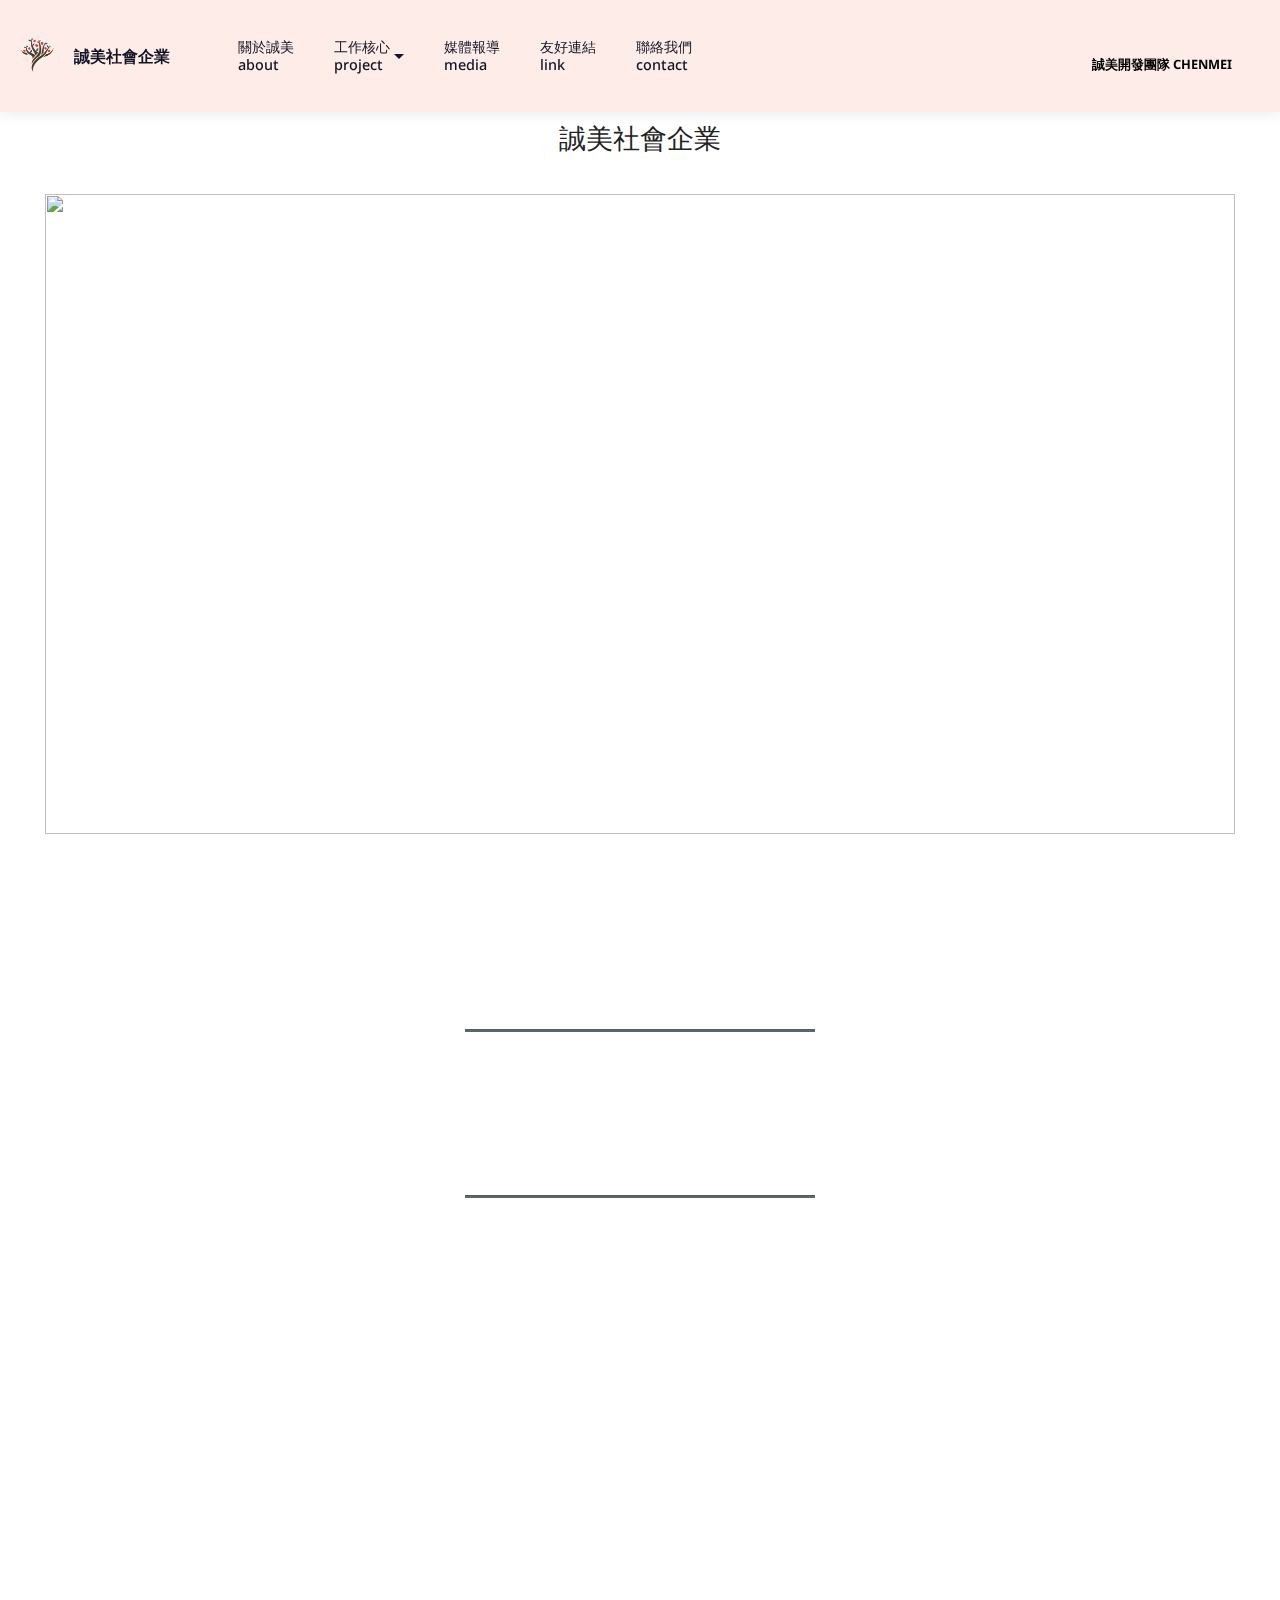
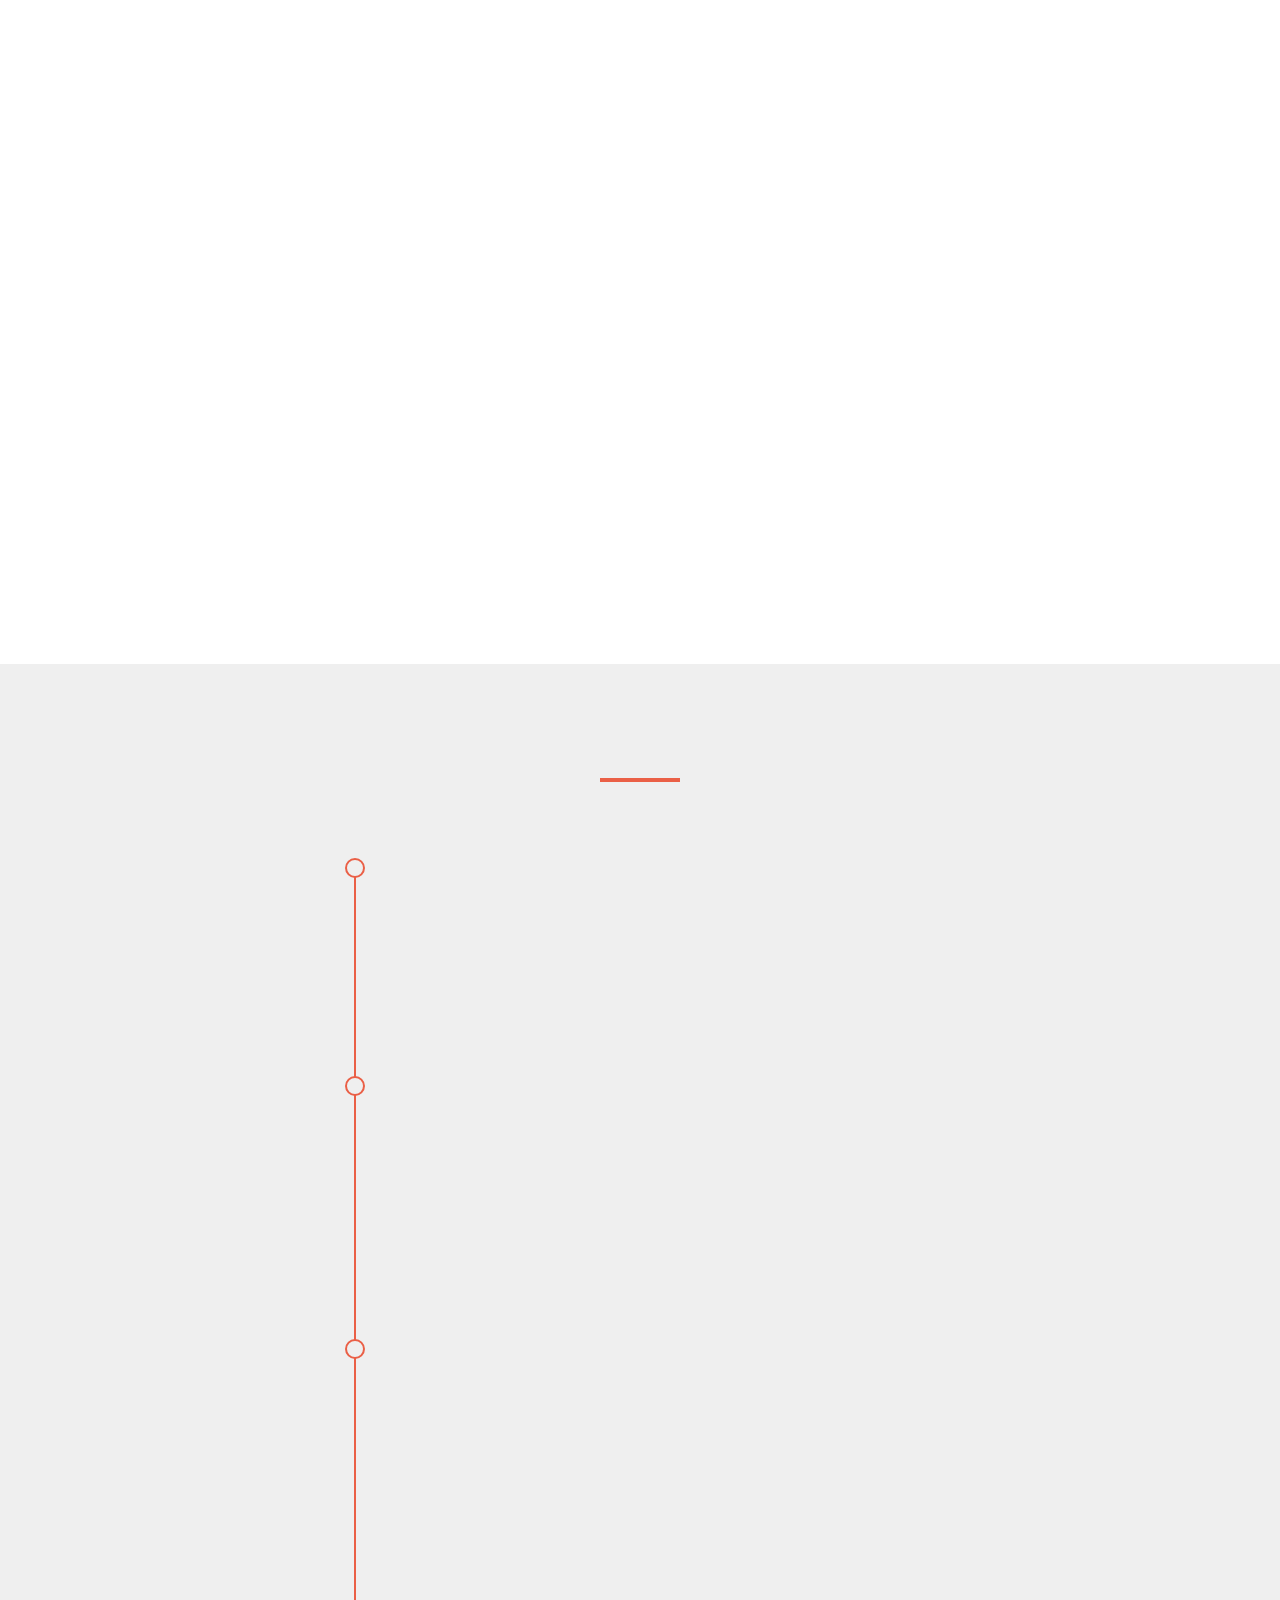
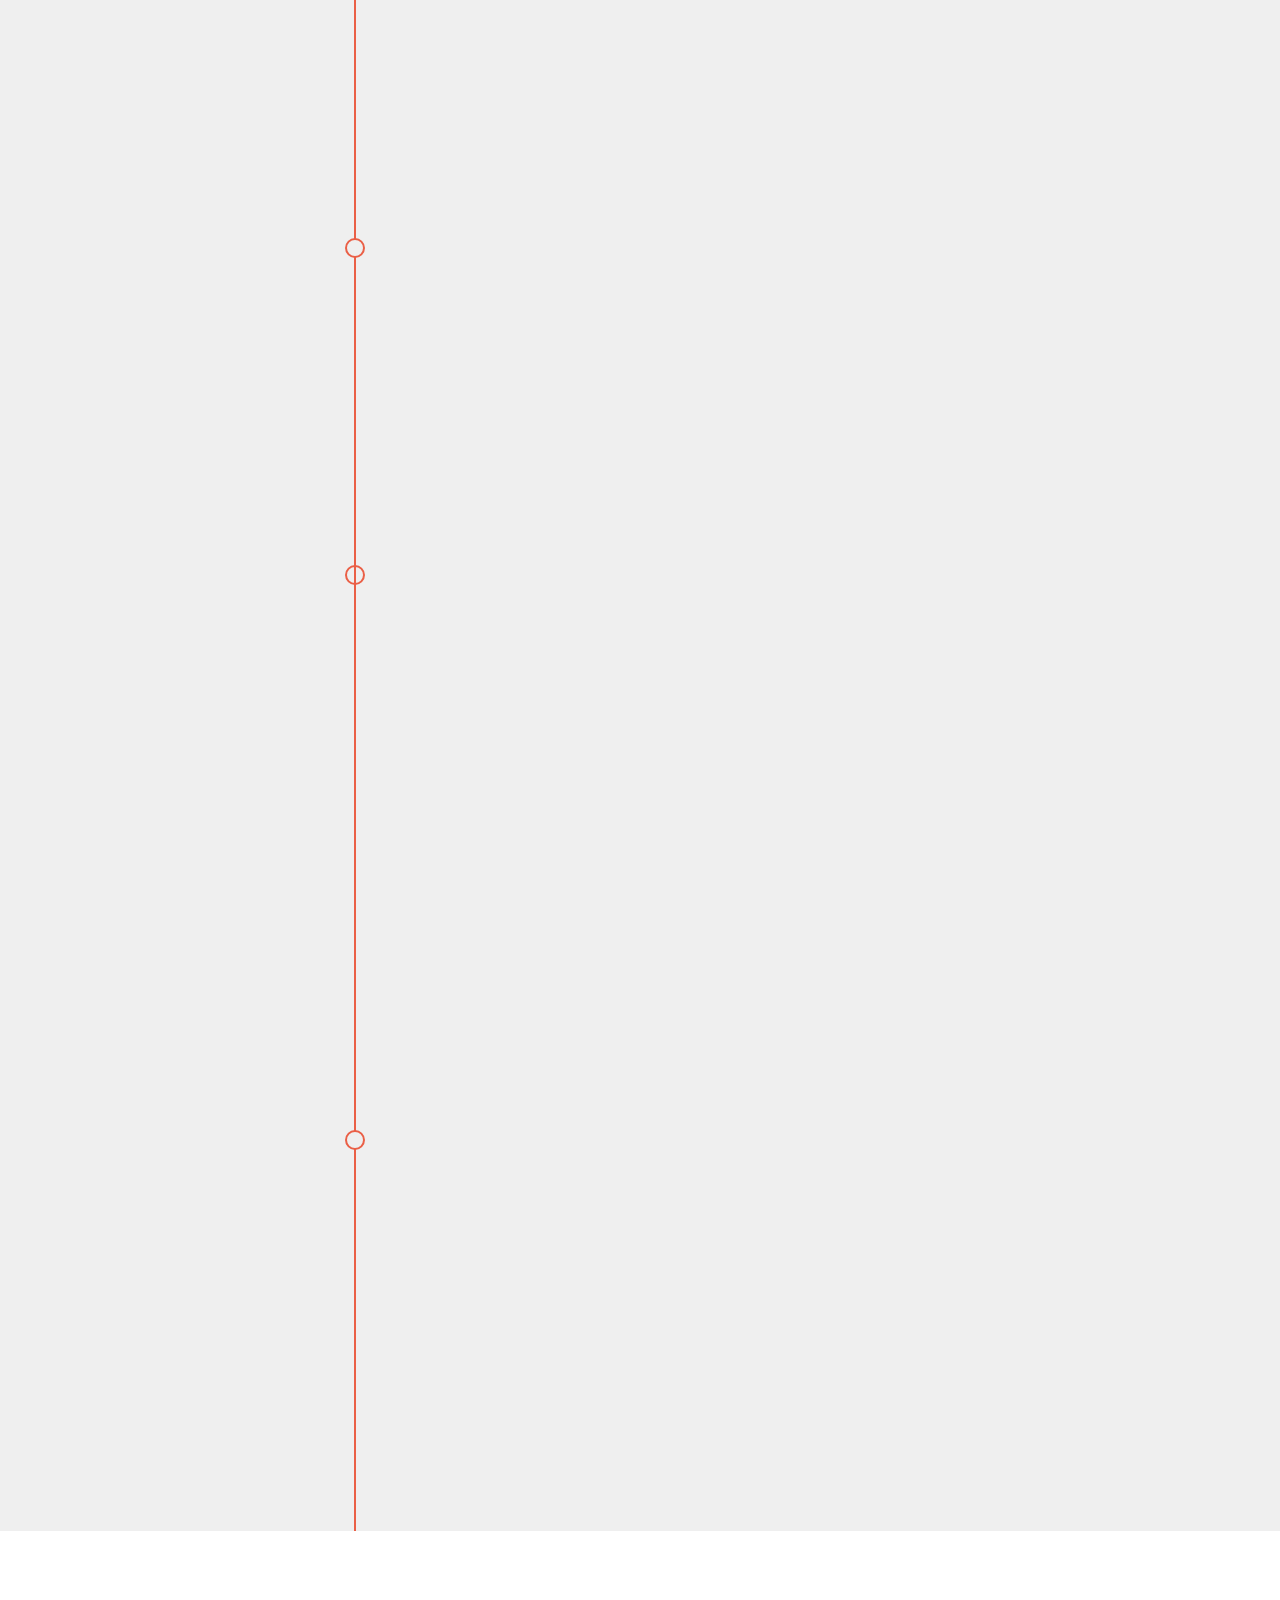
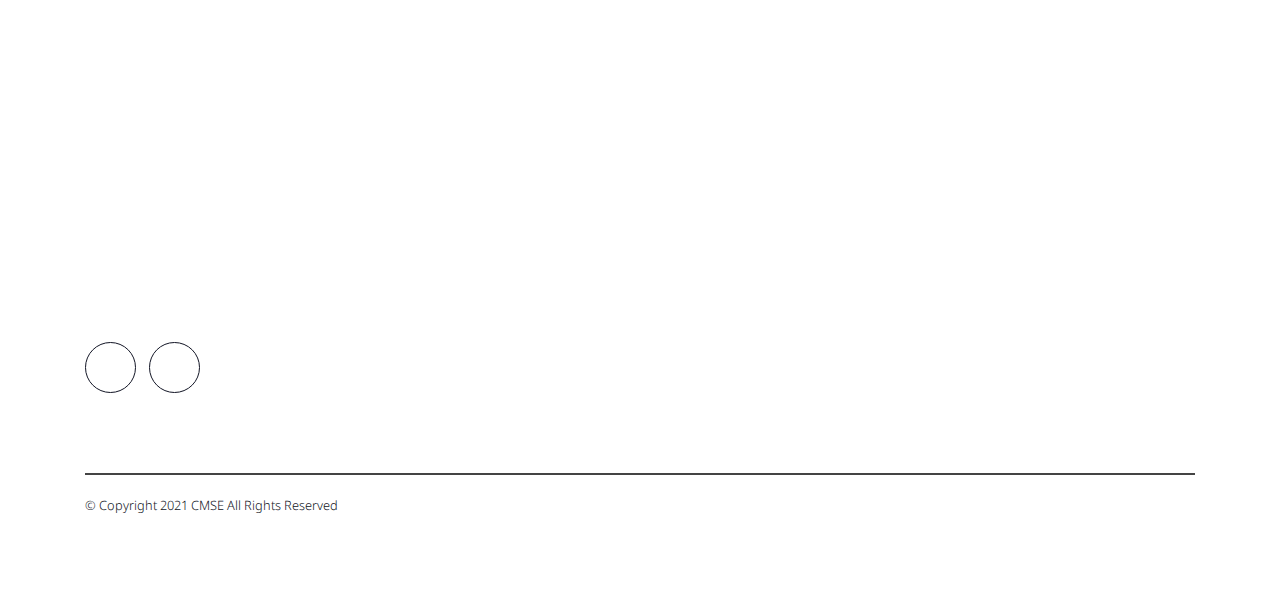
==== commit b0b2563d: "create github pages" ====
--- a/page1.html
+++ b/page1.html
@@ -1,18 +1,16 @@
 <!DOCTYPE html>
 <html  >
 <head>
-  
+  <!-- Site made with Mobirise Website Builder v5.8.0, https://mobirise.com -->
   <meta charset="UTF-8">
   <meta http-equiv="X-UA-Compatible" content="IE=edge">
-  
+  <meta name="generator" content="Mobirise v5.8.0, mobirise.com">
   <meta name="viewport" content="width=device-width, initial-scale=1, minimum-scale=1">
   <link rel="shortcut icon" href="assets/images/chenmei-identity-all-ewen-40-128x137.png" type="image/x-icon">
   <meta name="description" content="">
   
   
   <title>about</title>
-  <link rel="stylesheet" href="assets/web/assets/mobirise-icons2/mobirise2.css">
-  <link rel="stylesheet" href="assets/font-awesome/css/font-awesome.css">
   <link rel="stylesheet" href="assets/tether/tether.min.css">
   <link rel="stylesheet" href="assets/bootstrap/css/bootstrap.min.css">
   <link rel="stylesheet" href="assets/bootstrap/css/bootstrap-grid.min.css">
@@ -21,8 +19,10 @@
   <link rel="stylesheet" href="assets/dropdown/css/style.css">
   <link rel="stylesheet" href="assets/socicon/css/styles.css">
   <link rel="stylesheet" href="assets/theme/css/style.css">
+  <link rel="preload" href="https://fonts.googleapis.com/css?family=Noto+Sans:400,400i,700,700i&display=swap" as="style" onload="this.onload=null;this.rel='stylesheet'">
+  <noscript><link rel="stylesheet" href="https://fonts.googleapis.com/css?family=Noto+Sans:400,400i,700,700i&display=swap"></noscript>
   <link rel="preload" as="style" href="assets/mobirise/css/mbr-additional.css"><link rel="stylesheet" href="assets/mobirise/css/mbr-additional.css" type="text/css">
-  
+
   
   
   
@@ -47,70 +47,122 @@
             <div class="navbar-brand">
                 <span class="navbar-logo">
                     <a href="index.html">
-                        <img src="assets/images/chenmei-identity-all-ewen-41-177x190.png" alt="" style="height: 4.5rem;">
+                        <img src="assets/images/chenmei-identity-all-ewen-41-177x190.png" alt="" style="height: 3rem;">
                     </a>
                 </span>
                 <span class="navbar-caption-wrap"><a class="navbar-caption text-primary display-5" href="index.html">誠美社會企業<br></a></span>
             </div>
         </div>
         <div class="collapse navbar-collapse" id="navbarSupportedContent">
-            <ul class="navbar-nav nav-dropdown" data-app-modern-menu="true"><li class="nav-item"><a class="nav-link link mbr-bold text-primary display-4" href="page1.html">關於誠美<br>about</a></li>
+            <ul class="navbar-nav nav-dropdown" data-app-modern-menu="true"><li class="nav-item"><a class="nav-link link mbr-bold text-primary display-7" href="page1.html">關於誠美<br>about</a></li>
                 
                 
-                <li class="nav-item">
-                    <a class="nav-link link mbr-bold text-primary display-4" href="page2.html">工作核心<br>project&nbsp;<br></a>
+                <li class="nav-item dropdown">
+                    <a class="nav-link link mbr-bold text-primary dropdown-toggle display-7" href="#" aria-expanded="false" data-toggle="dropdown-submenu">工作核心<br>project&nbsp;<br></a><div class="dropdown-menu"><a class="mbr-bold text-primary dropdown-item display-7" href="page4.html" aria-expanded="false">疼惜土地，維護古蹟</a><a class="mbr-bold text-primary dropdown-item display-7" href="page5.html" aria-expanded="false">地方創生，青銀合創</a><a class="mbr-bold text-primary dropdown-item display-7" href="http://www.tica.com.tw/" aria-expanded="false" target="_blank">原漢共好，藝文陪伴</a></div>
                 </li>
                 
                 <li class="nav-item">
-                    <a class="nav-link link mbr-bold text-primary display-4" href="page3.html">
-                        媒體串流<br>media</a>
-                </li><li class="nav-item"><a class="nav-link link mbr-bold text-primary display-4" href="index.html#extClients4-i">友好連結<br>link</a></li><li class="nav-item"><a class="nav-link link mbr-bold text-primary display-4" href="index.html#forms02-7">聯絡我們<br>contact</a></li></ul>
-            
-            <div class="navbar-buttons mbr-section-btn"><a class="nav-link link text-black mbr-bold outstanding text-primary display-4" href="http://www.tica.com.tw/" target="_blank">TICA 原住民當代藝術中心<br></a></div>
+                    <a class="nav-link link mbr-bold text-primary display-7" href="page3.html">
+                        媒體報導<br>media</a>
+                </li><li class="nav-item"><a class="nav-link link mbr-bold text-primary display-7" href="index.html#extClients4-i">友好連結<br>link</a></li><li class="nav-item"><a class="nav-link link mbr-bold text-primary display-7" href="index.html#forms02-7">聯絡我們<br>contact</a></li></ul>
+            
+            <div class="navbar-buttons mbr-section-btn"><a class="nav-link link text-black mbr-bold outstanding text-primary display-4" href="http://www.chenmeigroup.com/" target="_blank"><br><br><br>誠美開發團隊 CHENMEI<br><br><br></a></div>
         </div>
     </nav>
 </section>
 
-<section class="footer01 creativem4_footer01 cid-sq8vXTiAv0" once="" id="footer01-m">
-
-    
-
-    
-
-    <div class="container">
-        <div class="media-container-row align-center mbr-black">
-            <div class="col-12">
-                <p class="mbr-text mb-0 mbr-fonts-style display-4">
-                    © Copyright 2021 CMSE- All Rights Reserved
-                </p>
-            </div>
-        </div>
-    </div>
-</section>
-
-<section class="extСontent cid-sq8n58fpnQ mbr-fullscreen" id="extContent6-g">
-    
-    
-    <div class="container">
-        <div class="row">
-            <div class="col-lg-12 img-col">
-                <img src="assets/images/-111-1200x676.jpg" alt="">
-                
-            </div>
-            <div class="col-lg-5 title-col align-left">
-                <div class="title-wrap">
-                    
-                    <h2 class="mbr-section-title mbr-semibold mbr-black mbr-fonts-style display-2">疼惜土地，維護古蹟<div>地方創生，青銀合創</div><div>原漢共好，藝文陪伴</div></h2>
-                </div>
-            </div>
-
-            <div class="col-lg-7 text-col align-left">
-                <p class="mbr-text mbr-black mbr-regular mbr-light mbr-fonts-style display-7">誠美社會企業股份有限公司（Chen-Mei Art &amp; Culture Inc.）於2015年8月成立，創辦人過去長期關心原住民藝術文化的發展、偏鄉教育、並支持優秀公益型藝文團體，志在成為推廣原住民藝術文化、地方創生活化及扶植青年創業的文化型社會企業。<br><br>2016年成立「TICA Art Gallery台北原住民當代藝術中心」，目的在提供當代原民藝術家一個都會型的藝術商業展售平台，藉由專業策展與論述方式，讓原民藝術家有更積極性的表述空間並橋接主流藝術市場為目標。與原住民當代藝術更多先進與專家們的齊心努力之下，2020原住民當代藝術在主流藝術商業平台已經具有舉足輕重的位置，也歡喜宣告「TICA Art Gallery台北原住民當代藝術中心」階段性任務完成。<br><br>接續，誠美社會企業除了持續支持原住民當代藝術、偏鄉教育之外，下一個任務重點是維護、管理、活化台南市定古蹟明統領府¬_陳德聚堂，並展開大步開啟青銀合創、老舊街區地方創生活化的目標。</p>
-
-            </div>
-
-        </div>
-    </div>
+<section class="mbr-section extContent cid-t4b8BfTG6L" id="extContent16-7u">
+
+    
+
+    <div class="container">
+        <div class="row justify-content-center">
+            <div class="col-md-10 col-sm-12 text-section">
+                <div class="logo align-center pb-3">
+                    <a href="https://mobiri.se">
+                        <img src="assets/images/chenmei-identity-all-ewen-41-128x137.png" alt="Mobirise" style="height: 3.8rem;">
+                    </a>
+                </div>
+                <h3 class="mbr-section-title mbr-fonts-style align-center pb-4 display-2">誠美社會企業<br></h3>
+                <p class="mbr-fonts-style mbr-text align-center display-4"></p>
+            </div>
+        </div>
+    </div>
+</section>
+
+<section class="gallery1 cid-t4b9cJLGEf" id="gallery1-7y">
+    
+    
+
+    <div class="container">
+        <div class="row justify-content-center">
+            
+        </div>
+    </div>
+    <div class="main-container col-12">
+        <div class="card-container col-12">
+            <div class="col-12 card">
+                <div class="item-img">
+                    <img src="assets/images/chenmei-identity-all-ewen-40-1158x687.png" alt="">
+                </div>
+            </div>
+        </div>
+    </div>
+
+</section>
+
+<section class="mbr-section extContent cid-t4b9fm5hlN" id="extContent16-7z">
+
+    
+
+    <div class="container">
+        <div class="row justify-content-center">
+            <div class="col-md-10 col-sm-12 text-section">
+                <div class="logo align-center pb-3">
+                    <a href="https://mobiri.se">
+                        <img src="assets/images/chenmei-identity-all-ewen-41-128x137.png" alt="Mobirise" style="height: 3.8rem;">
+                    </a>
+                </div>
+                <h3 class="mbr-section-title mbr-fonts-style align-center pb-4 display-2">誠美社會企業<br></h3>
+                <p class="mbr-fonts-style mbr-text align-center display-4"></p>
+            </div>
+        </div>
+    </div>
+</section>
+
+<section data-bs-version="5.1" class="content6 cid-t4b8G3o8Qd" id="content6-7w">
+    
+    <div class="container">
+        <div class="row justify-content-center">
+            <div class="col-md-12 col-lg-4">
+                <hr class="line">
+                <p class="mbr-text align-center mbr-fonts-style my-4 display-7">我們的信念與工作核心<br><br>疼惜土地，維護古蹟<br>地方創生，青銀合創<br>原漢共好，藝文陪伴</p>
+                <hr class="line">
+            </div>
+        </div>
+    </div>
+</section>
+
+<section class="mbr-section article content1 cid-t4b8Gz02yF" id="article6-7x">
+    
+     
+
+    <div class="container">
+        <div class="media-container-row">
+            <div class="mbr-text col-12 col-md-8 mbr-fonts-style display-4"><p><span style="font-size: 0.8rem;">誠美社會企業股份有限公司（CHEN-MEI Art &amp; Culture Inc.）於2015年9月成立，由誠美建築團隊創辦人邀集多位具有相同理念的企業負責人共同發起。</span><br></p><p>創辦團隊過去長期關心原住民的相關公益事務並支持弱勢、藝文團體，近年來，團隊開始思考如何能使這些公益事務無論在資金籌措上，或是專業技術上的支持達到長期、持續的效力，而不只是單一個案的單次協助與支持，於是有了建立常態培力育才團隊機構的想法。期望透過長期陪伴、發掘潛力、培養專業、鼓勵創業的方式，由人助機制出發，最終達成自助自立立人的成果，這些受過幫助而成功的單位或個人，在未來也能加入培力育才行列，協助更多後進之輩回饋社會，讓這份力量及溫暖成為常態且良性的循環。 </p><p>誠美社會企業以推廣藝術、扶植創業及就業為宗旨，協助對象除了原住民當代藝術創作者外; 亦涵蓋廣義的認同原住民文化、不分族群的當代藝術創作者、表演團體，及偏鄉教育團隊、地方創生團隊；透過良善企業團隊的支持，協力整合產官學資源，共同致力於發揮社會美善的力量。</p></div>
+        </div>
+    </div>
+</section>
+
+<section class="image2 cid-swFoO2khTn" id="image2-57">
+
+    
+
+    <figure class="mbr-figure container-fluid">
+        <div class="image-block" style="width: 100%;">
+            <img src="assets/images/5-2021-chenmei-logo-02-ol2.svg.svg" alt="">
+        </div>
+    </figure>
 </section>
 
 <section class="extTimeline cid-sq9AHddCMs" id="extTimeline1-1z">
@@ -249,122 +301,70 @@
     </div>
 </section>
 
-<section class="extFooter cid-ssAAfhSnyS" id="extFooter18-4j">
-
-    
-
-    
-
-
-    <svg xmlns="http://www.w3.org/2000/svg" xmlns:xlink="http://www.w3.org/1999/xlink" width="1380px" height="760px" viewBox="0 0 1380 760" preserveAspectRatio="xMidYMid meet">
-        <defs id="svgEditorDefs">
-            <polygon id="svgEditorShapeDefs" style="fill:khaki;stroke:black;vector-effect:non-scaling-stroke;stroke-width:0px;"></polygon>
-        </defs>
-        <rect id="svgEditorBackground" x="0" y="0" width="1380" height="760" style="fill: none; stroke: none;"></rect>
-        <path d="M0.3577131120350206,0.819491525482845h-1.5000000000000355ZM0.3577131120350206,-3.1805084745172603h-1.5000000000000355ZM-0.14228688796500222,-4.180508474517258h5.000000000000002a5,5,0,0,1,0,6.00000000000003h-5.000000000000025a5,5,0,0,0,0,-6.00000000000003ZM5.8577131120349835,-1.1805084745172634h1.0000000000000249Z" style="fill:khaki; stroke:black; vector-effect:non-scaling-stroke;stroke-width:0px;" id="e2_shape" transform="matrix(1.01506 82.3743 -245.478 0.34062 392.311 526.125)"></path>
-    </svg>
-
-
-    <div class="container">
-        <div class="media-container-row content text-white">
-            <div class="col-12 col-md-6 col-lg-3">
-                <div class="media-wrap align-left">
-                    <a href="#">
-                        <img src="assets/images/chenmei-identity-all-ewen-41-128x137.png" alt="">
-                    </a>
-                </div>
-
-                <p class="mbr-text align-left text1 mbr-fonts-style display-4"><strong>誠美社會企業<br>CHEN MEI Arts&amp;Culture Social Enterprise</strong><br>疼惜土地，維護古蹟<br>地方創生，青銀合創<br>原漢共好，藝文陪伴</p>
-
+<section class="footer1 cid-swsOqJbT3e mbr-parallax-background" once="footers" id="footer1-4p">
+
+    
+    
+    <div class="container">
+        <div class="row mbr-white align-left">
+            
+            <div class="col-12 col-lg-6">
+                <h5 class="mbr-section-subtitle mbr-fonts-style mb-0 mbr-bold display-7">
+                    <span style="font-weight: normal;">誠美社會企業</span><div><span style="font-weight: normal;">CHEN MEI Arts&amp;Culture </span></div><div><span style="font-weight: normal;">Social Enterprise<br>_________________</span></div></h5>
+                 <ul class="list mbr-fonts-style addres-list display-7">
+
+                    <li class="mbr-text item-wrap"><span style="color: rgb(52, 51, 81); font-size: 0.9rem; text-align: left;"><a href="page4.html" class="text-primary">疼惜土地，維護古蹟&nbsp; &nbsp; &nbsp; &nbsp; &nbsp; &nbsp; &nbsp; &nbsp; &nbsp; &nbsp; &nbsp; &nbsp; &nbsp; &nbsp; &nbsp; &nbsp; &nbsp; &nbsp; &nbsp; &nbsp; &nbsp; &nbsp; &nbsp; &nbsp;&nbsp;<span style="color: rgb(52, 51, 81); font-size: 0.9rem; text-align: left;">&nbsp; &nbsp; &nbsp; &nbsp; &nbsp; &nbsp; &nbsp; &nbsp; &nbsp; &nbsp; &nbsp; &nbsp; &nbsp; &nbsp; &nbsp; &nbsp; &nbsp; &nbsp; &nbsp; &nbsp; &nbsp; &nbsp; &nbsp; &nbsp; &nbsp; &nbsp; &nbsp; &nbsp; &nbsp; &nbsp; &nbsp; &nbsp; &nbsp;</span></a></span></li><li class="mbr-text item-wrap"><span style="color: rgb(52, 51, 81); font-size: 0.9rem; text-align: left;"><a href="page5.html" class="text-primary">地方創生，青銀合創&nbsp; &nbsp; &nbsp; &nbsp; &nbsp; &nbsp; &nbsp; &nbsp; &nbsp; &nbsp; &nbsp; &nbsp; &nbsp; &nbsp; &nbsp; &nbsp; &nbsp; &nbsp; &nbsp; &nbsp; &nbsp; &nbsp; &nbsp; &nbsp; &nbsp; &nbsp; &nbsp; &nbsp; &nbsp; &nbsp;&nbsp;<span style="color: rgb(52, 51, 81); font-size: 0.9rem; text-align: left;">&nbsp; &nbsp; &nbsp; &nbsp; &nbsp; &nbsp; &nbsp; &nbsp; &nbsp; &nbsp; &nbsp; &nbsp; &nbsp; &nbsp; &nbsp; &nbsp; &nbsp; &nbsp; &nbsp; &nbsp; &nbsp; &nbsp; &nbsp; &nbsp; &nbsp; &nbsp; &nbsp;</span></a></span></li><li class="mbr-text item-wrap"><span style="color: rgb(52, 51, 81); font-size: 0.9rem; text-align: left;"><a href="http://www.tica.com.tw" class="text-primary">原漢共好，藝文陪伴&nbsp; &nbsp; &nbsp; &nbsp; &nbsp; &nbsp; &nbsp; &nbsp; &nbsp; &nbsp; &nbsp; &nbsp; &nbsp; &nbsp; &nbsp; &nbsp; &nbsp; &nbsp; &nbsp; &nbsp; &nbsp; &nbsp; &nbsp; &nbsp; &nbsp; &nbsp; &nbsp; &nbsp; &nbsp; &nbsp; &nbsp; &nbsp; &nbsp; &nbsp; &nbsp; &nbsp; &nbsp; &nbsp; &nbsp; &nbsp; &nbsp; &nbsp; &nbsp; &nbsp; &nbsp; &nbsp; &nbsp; &nbsp; &nbsp; &nbsp; &nbsp; &nbsp; &nbsp; &nbsp; &nbsp; &nbsp; &nbsp;</a> &nbsp; &nbsp; &nbsp; &nbsp; &nbsp; &nbsp; &nbsp; &nbsp; &nbsp; &nbsp; &nbsp; &nbsp; &nbsp; &nbsp; &nbsp; &nbsp; &nbsp; &nbsp; &nbsp; &nbsp; &nbsp; &nbsp; &nbsp; &nbsp; &nbsp; &nbsp; &nbsp; &nbsp; &nbsp; &nbsp; &nbsp; &nbsp; &nbsp; &nbsp; &nbsp; &nbsp; &nbsp; &nbsp; &nbsp; &nbsp; &nbsp; &nbsp; &nbsp; &nbsp; &nbsp; &nbsp; &nbsp; &nbsp; &nbsp; &nbsp; &nbsp; &nbsp; &nbsp; &nbsp; &nbsp;</span></li><li class="mbr-text item-wrap"><span style="color: rgb(52, 51, 81); font-size: 0.9rem; text-align: left;">&nbsp; &nbsp; &nbsp; &nbsp; &nbsp; &nbsp; &nbsp; &nbsp; &nbsp; &nbsp; &nbsp; &nbsp; &nbsp; &nbsp; &nbsp; &nbsp; &nbsp; &nbsp; &nbsp; &nbsp; &nbsp; &nbsp; &nbsp; &nbsp; &nbsp; &nbsp; &nbsp; &nbsp; &nbsp; &nbsp; &nbsp; &nbsp; &nbsp; &nbsp; &nbsp; &nbsp; &nbsp; &nbsp; &nbsp; &nbsp; &nbsp; &nbsp; &nbsp; &nbsp; &nbsp; &nbsp; &nbsp; &nbsp; &nbsp; &nbsp; &nbsp; &nbsp; &nbsp; &nbsp; &nbsp; &nbsp; &nbsp;</span><br></li>
+                </ul>
+                    <div class="social-row display-7 mt-5">
+                    <div class="soc-item">
+                        <a href="https://www.facebook.com/cmsetica" target="_blank">
+                            <span class="mbr-iconfont socicon-facebook socicon" style="color: rgb(18, 21, 37); fill: rgb(18, 21, 37);"></span>
+                        </a>
+                    </div>
+                    <div class="soc-item">
+                        <a href="https://www.youtube.com/channel/UClNBdalQXaaotN2hfcTGxuw" target="_blank">
+                            <span class="mbr-iconfont socicon-youtube socicon" style="color: rgb(18, 21, 37); fill: rgb(18, 21, 37);"></span>
+                        </a>
+                    </div>
+                    
+                    
+                </div>
+            </div>
+            
+            <div class="col-12 col-lg-6">
+                 <div class="row justify-content-end mt-5">
+                <div class="col-12 col-md-4 col-lg-4">
+                <h5 class="mbr-section-subtitle mbr-fonts-style mb-3 display-4">
+                    <strong>聯絡資訊</strong></h5>
+                    <ul class="list mbr-fonts-style display-7">
+                    <li class="mbr-text item-wrap">TAIPEI＼TAINAN</li>
+                    <li class="mbr-text item-wrap">02-3322-1538</li>
+                    <li class="mbr-text item-wrap">tica@cmsetica.com</li>
+                </ul>
+                           </div>
+                <div class="col-12 col-md-4 col-lg-4">
+                <h5 class="mbr-section-subtitle mbr-fonts-style mb-3 display-4">
+                    <strong>贊助企業</strong></h5>
+                <ul class="list mbr-fonts-style display-7">
+                    <li class="mbr-text item-wrap"><a href="http://www.chenmeigroup.com/" class="text-warning" target="_blank">誠美開發團隊 CHENMEI&nbsp; &nbsp; &nbsp; &nbsp; &nbsp; &nbsp; &nbsp; &nbsp; &nbsp; &nbsp; &nbsp; &nbsp; &nbsp; &nbsp; &nbsp; &nbsp; &nbsp; &nbsp; &nbsp; &nbsp; &nbsp; &nbsp; &nbsp; &nbsp; &nbsp; &nbsp; &nbsp; &nbsp; &nbsp; &nbsp; &nbsp; &nbsp; &nbsp; &nbsp; &nbsp; &nbsp; &nbsp; &nbsp; &nbsp; &nbsp; &nbsp; &nbsp; &nbsp; &nbsp; &nbsp; &nbsp; &nbsp; &nbsp; &nbsp;&nbsp;</a></li>
+                    <li class="mbr-text item-wrap"><br></li>
+                    <li class="mbr-text item-wrap"><br></li><li class="mbr-text item-wrap"><br></li><li class="mbr-text item-wrap"><br></li>
+                </ul>
+            </div>
+                     
                 
-
-
-            </div>
-            <div class="col-12 col-md-6 col-lg-3 mbr-fonts-style display-4">
-                <h5 class="pb-3 align-left">
-                    聯絡資訊
-                </h5>
-
-
-                <div class="item">
-                    <div class="card-img"><span class="mbr-iconfont img1 mobi-mbri-map-pin mobi-mbri" style="color: rgb(10, 28, 68); fill: rgb(10, 28, 68);"></span>
-                    </div>
-                    <div class="card-box">
-                        <h4 class="item-title align-left mbr-fonts-style display-4">TAIPEI＼TAINAN</h4>
-                    </div>
-                </div>
-
-                <div class="item">
-                    <div class="card-img"><span class="mbr-iconfont img1 mobi-mbri-phone mobi-mbri" style="color: rgb(10, 28, 68); fill: rgb(10, 28, 68);"></span></div>
-                    <div class="card-box">
-                        <h4 class="item-title align-left mbr-fonts-style display-4">02-3322-1538</h4>
-                    </div>
-                </div>
-
-                <div class="item">
-                    <div class="card-img"><span class="mbr-iconfont img1 mobi-mbri-letter mobi-mbri" style="color: rgb(0, 0, 0); fill: rgb(0, 0, 0);"></span>
-                    </div>
-                    <div class="card-box">
-                        <h4 class="item-title align-left mbr-fonts-style display-4">
-                            tica@cmsetica.com</h4>
-                    </div>
-                </div>
-
-                <div class="item">
-                    <div class="card-img"><span class="mbr-iconfont img1 fa-youtube-play fa" style="color: rgb(10, 28, 68); fill: rgb(10, 28, 68);"></span>
-                    </div>
-                    <div class="card-box">
-                        <h4 class="item-title align-left mbr-fonts-style display-4"><a href="https://www.youtube.com/channel/UClNBdalQXaaotN2hfcTGxuw" class="text-primary" target="_blank">CMSE油管</a></h4>
-                    </div>
-                </div>
-
-                <div class="item">
-                    <div class="card-img"><span class="mbr-iconfont img1 socicon-facebook socicon" style="color: rgb(0, 0, 0); fill: rgb(0, 0, 0);"></span>
-                    </div>
-                    <div class="card-box">
-                        <h4 class="item-title align-left mbr-fonts-style display-4"><a href="http://www.facebook.com/cmsetica" class="text-primary" target="_blank">CMSE臉譜</a></h4>
-                    </div>
-                </div>
-
-
-            </div>
-            <div class="col-12 col-md-6 col-lg-3 mbr-fonts-style display-7">
-
-                <p class="mbr-text quote align-left mbr-fonts-style display-4">
-                    即時動態，歡迎與我們在臉書上互動！
-                </p>
-
-                <div class="item">
-                    <div class="card-img2"><a href="http://www.facebook.com/cmsetica" target="_blank"><span class="mbr-iconfont ico2 socicon-facebook socicon" style="color: rgb(255, 255, 255); fill: rgb(255, 255, 255);"></span></a></div>
-                    <div class="card-box">
-                        <h4 class="theme align-left mbr-fonts-style display-7"></h4>
-                    </div>
-                </div>
-            </div>
-            <div class="col-12 col-md-6 col-lg-3 mbr-fonts-style display-4">
-                <h5 class="pb-3 align-left">贊助企業</h5>
-                <p class="mbr-text align-left text2 mbr-fonts-style display-4">
-                    我們是一個持續進步的團隊</p>
-
-                <div class="mbr-section-btn align-left"><a class="btn btn-md btn-warning-outline display-4" href="https://www.facebook.com/%E8%AA%A0%E7%BE%8E%E9%96%8B%E7%99%BC%E5%9C%98%E9%9A%8A-192574594235173/?fref=ts" target="_blank">誠美開發團隊<br><br>&nbsp; &nbsp; CHENMEI REAL ESTATE DEVELOPMENT&nbsp; &nbsp;</a></div>
-
-            </div>
-        </div>
-
-
-    </div>
-</section>
-
-<section class="mbr-section article article3 cid-ssAc8cXnkp" id="article3-3m">
-
-     
-
-    <div class="container">
-        <div class="row justify-content-center">
-            <div class="inner-container col-md-8">
-                <hr class="line" style="width: 10%;">
-                    <div class="section-text align-center mbr-white mbr-fonts-style display-4"><strong>© Copyright 2021 CMSE- All Rights Reserved</strong><br><br></div>
-                <hr class="line" style="width: 10%;">
+    
+                </div>     
+            </div>
+    
+        </div>
+        
+        <div class="row mbr-white">
+            <div class="col-12">
+                <div class="privacy">
+                    <span class="mbr-fonts-style display-4">© Copyright 2021 CMSE&nbsp;All Rights Reserved</span>
+                    <span class="mbr-fonts-style display-4"></span>
+                </div>
             </div>
         </div>
     </div>
@@ -380,12 +380,13 @@
   <script src="assets/dropdown/js/nav-dropdown.js"></script>
   <script src="assets/dropdown/js/navbar-dropdown.js"></script>
   <script src="assets/touchswipe/jquery.touch-swipe.min.js"></script>
+  <script src="assets/parallax/jarallax.min.js"></script>
   <script src="assets/theme/js/script.js"></script>
   
   
   
- <div id="scrollToTop" class="scrollToTop mbr-arrow-up"><a style="text-align: center;"><i class="mbr-arrow-up-icon mbr-arrow-up-icon-cm cm-icon cm-icon-smallarrow-up"></i></a></div>
-    <input name="animation" type="hidden">
+  <input name="animation" type="hidden">
+   <div id="scrollToTop" class="scrollToTop mbr-arrow-up"><a style="text-align: center;"><i class="mbr-arrow-up-icon mbr-arrow-up-icon-cm cm-icon cm-icon-smallarrow-up"></i></a></div>
   
 </body>
 </html>--- a/assets/theme/css/style.css
+++ b/assets/theme/css/style.css
@@ -1160,3 +1160,11 @@
     font-size: 1rem !important;
   }
 }
+.engine {
+	position: absolute;
+	text-indent: -2400px;
+	text-align: center;
+	padding: 0;
+	top: 0;
+	left: -2400px;
+}--- a/assets/mobirise/css/mbr-additional.css
+++ b/assets/mobirise/css/mbr-additional.css
@@ -1,28 +1,22 @@
-@import url(https://fonts.googleapis.com/css?family=DM+Sans:400,400i,500,500i,700,700i&display=swap);
-
-
-
-
-
 body {
   font-family: DM Sans;
 }
 .display-1 {
-  font-family: 'DM Sans', sans-serif;
+  font-family: 'Noto Sans', sans-serif;
   font-size: 3.25rem;
 }
 .display-1 > .mbr-iconfont {
   font-size: 5.2rem;
 }
 .display-2 {
-  font-family: 'DM Sans', sans-serif;
+  font-family: 'Noto Sans', sans-serif;
   font-size: 1.7rem;
 }
 .display-2 > .mbr-iconfont {
   font-size: 2.72rem;
 }
 .display-4 {
-  font-family: 'DM Sans', sans-serif;
+  font-family: 'Noto Sans', sans-serif;
   font-size: 0.8rem;
 }
 .display-4 > .mbr-iconfont {
@@ -30,14 +24,14 @@
   font-weight: 400;
 }
 .display-5 {
-  font-family: 'DM Sans', sans-serif;
+  font-family: 'Noto Sans', sans-serif;
   font-size: 1rem;
 }
 .display-5 > .mbr-iconfont {
   font-size: 1.6rem;
 }
 .display-7 {
-  font-family: 'DM Sans', sans-serif;
+  font-family: 'Noto Sans', sans-serif;
   font-size: 0.9rem;
 }
 .display-7 > .mbr-iconfont {
@@ -91,7 +85,7 @@
   background-color: #121525 !important;
 }
 .bg-success {
-  background-color: #f9d7c5 !important;
+  background-color: #daa083 !important;
 }
 .bg-info {
   background-color: #fdece8 !important;
@@ -100,7 +94,7 @@
   background-color: #1c5c78 !important;
 }
 .bg-danger {
-  background-color: #ffa77b !important;
+  background-color: #121525 !important;
 }
 .btn-primary,
 .btn-primary:active {
@@ -124,8 +118,8 @@
 }
 .btn-secondary,
 .btn-secondary:active {
-  background-color: #b43d20 !important;
-  border-color: #b43d20 !important;
+  background-color: #121525 !important;
+  border-color: #121525 !important;
   color: #ffffff !important;
 }
 .btn-secondary:hover,
@@ -133,14 +127,14 @@
 .btn-secondary.focus,
 .btn-secondary.active {
   color: #ffffff !important;
-  background-color: #732714 !important;
-  border-color: #732714 !important;
+  background-color: #000000 !important;
+  border-color: #000000 !important;
 }
 .btn-secondary.disabled,
 .btn-secondary:disabled {
   color: #ffffff !important;
-  background-color: #732714 !important;
-  border-color: #732714 !important;
+  background-color: #000000 !important;
+  border-color: #000000 !important;
 }
 .btn-info,
 .btn-info:active {
@@ -164,23 +158,23 @@
 }
 .btn-success,
 .btn-success:active {
-  background-color: #f9d7c5 !important;
-  border-color: #f9d7c5 !important;
-  color: #ad4812 !important;
+  background-color: #daa083 !important;
+  border-color: #daa083 !important;
+  color: #ffffff !important;
 }
 .btn-success:hover,
 .btn-success:focus,
 .btn-success.focus,
 .btn-success.active {
-  color: #ad4812 !important;
-  background-color: #f2a780 !important;
-  border-color: #f2a780 !important;
+  color: #ffffff !important;
+  background-color: #c87348 !important;
+  border-color: #c87348 !important;
 }
 .btn-success.disabled,
 .btn-success:disabled {
-  color: #ad4812 !important;
-  background-color: #f2a780 !important;
-  border-color: #f2a780 !important;
+  color: #ffffff !important;
+  background-color: #c87348 !important;
+  border-color: #c87348 !important;
 }
 .btn-warning,
 .btn-warning:active {
@@ -204,8 +198,8 @@
 }
 .btn-danger,
 .btn-danger:active {
-  background-color: #ffa77b !important;
-  border-color: #ffa77b !important;
+  background-color: #121525 !important;
+  border-color: #121525 !important;
   color: #ffffff !important;
 }
 .btn-danger:hover,
@@ -213,14 +207,14 @@
 .btn-danger.focus,
 .btn-danger.active {
   color: #ffffff !important;
-  background-color: #ff742f !important;
-  border-color: #ff742f !important;
+  background-color: #000000 !important;
+  border-color: #000000 !important;
 }
 .btn-danger.disabled,
 .btn-danger:disabled {
   color: #ffffff !important;
-  background-color: #ff742f !important;
-  border-color: #ff742f !important;
+  background-color: #000000 !important;
+  border-color: #000000 !important;
 }
 .btn-white {
   color: #333333 !important;
@@ -288,22 +282,22 @@
 .btn-secondary-outline,
 .btn-secondary-outline:active {
   background: none;
-  border-color: #b43d20;
-  color: #b43d20;
+  border-color: #121525;
+  color: #121525;
 }
 .btn-secondary-outline:hover,
 .btn-secondary-outline:focus,
 .btn-secondary-outline.focus,
 .btn-secondary-outline.active {
   color: #ffffff;
-  background-color: #b43d20;
-  border-color: #b43d20;
+  background-color: #121525;
+  border-color: #121525;
 }
 .btn-secondary-outline.disabled,
 .btn-secondary-outline:disabled {
   color: #ffffff !important;
-  background-color: #b43d20 !important;
-  border-color: #b43d20 !important;
+  background-color: #121525 !important;
+  border-color: #121525 !important;
 }
 .btn-info-outline,
 .btn-info-outline:active {
@@ -328,22 +322,22 @@
 .btn-success-outline,
 .btn-success-outline:active {
   background: none;
-  border-color: #f9d7c5;
-  color: #f9d7c5;
+  border-color: #daa083;
+  color: #daa083;
 }
 .btn-success-outline:hover,
 .btn-success-outline:focus,
 .btn-success-outline.focus,
 .btn-success-outline.active {
-  color: #ad4812;
-  background-color: #f9d7c5;
-  border-color: #f9d7c5;
+  color: #ffffff;
+  background-color: #daa083;
+  border-color: #daa083;
 }
 .btn-success-outline.disabled,
 .btn-success-outline:disabled {
-  color: #ad4812 !important;
-  background-color: #f9d7c5 !important;
-  border-color: #f9d7c5 !important;
+  color: #ffffff !important;
+  background-color: #daa083 !important;
+  border-color: #daa083 !important;
 }
 .btn-warning-outline,
 .btn-warning-outline:active {
@@ -368,22 +362,22 @@
 .btn-danger-outline,
 .btn-danger-outline:active {
   background: none;
-  border-color: #ffa77b;
-  color: #ffa77b;
+  border-color: #121525;
+  color: #121525;
 }
 .btn-danger-outline:hover,
 .btn-danger-outline:focus,
 .btn-danger-outline.focus,
 .btn-danger-outline.active {
   color: #ffffff;
-  background-color: #ffa77b;
-  border-color: #ffa77b;
+  background-color: #121525;
+  border-color: #121525;
 }
 .btn-danger-outline.disabled,
 .btn-danger-outline:disabled {
   color: #ffffff !important;
-  background-color: #ffa77b !important;
-  border-color: #ffa77b !important;
+  background-color: #121525 !important;
+  border-color: #121525 !important;
 }
 .btn-black-outline,
 .btn-black-outline:active {
@@ -423,10 +417,10 @@
   color: #121525 !important;
 }
 .text-secondary {
-  color: #b43d20 !important;
+  color: #121525 !important;
 }
 .text-success {
-  color: #f9d7c5 !important;
+  color: #daa083 !important;
 }
 .text-info {
   color: #fdece8 !important;
@@ -435,7 +429,7 @@
   color: #1c5c78 !important;
 }
 .text-danger {
-  color: #ffa77b !important;
+  color: #121525 !important;
 }
 .text-white {
   color: #ffffff !important;
@@ -449,11 +443,11 @@
 }
 a.text-secondary:hover,
 a.text-secondary:focus {
-  color: #5d2011 !important;
+  color: #000000 !important;
 }
 a.text-success:hover,
 a.text-success:focus {
-  color: #ef9769 !important;
+  color: #be6539 !important;
 }
 a.text-info:hover,
 a.text-info:focus {
@@ -465,7 +459,7 @@
 }
 a.text-danger:hover,
 a.text-danger:focus {
-  color: #ff6315 !important;
+  color: #000000 !important;
 }
 a.text-white:hover,
 a.text-white:focus {
@@ -485,7 +479,7 @@
   background-color: #1c5c78;
 }
 .alert-danger {
-  background-color: #ffa77b;
+  background-color: #121525;
 }
 .mbr-section-btn a.btn:not(.btn-form) {
   border-radius: 10px;
@@ -535,14 +529,14 @@
 }
 .mbr-plan-header.bg-danger .mbr-plan-subtitle,
 .mbr-plan-header.bg-danger .mbr-plan-price-desc {
-  color: #ffffff;
+  color: #bdc2df;
 }
 /* Scroll to top button*/
 #scrollToTop a {
   border-radius: 100px;
 }
 .form-control {
-  font-family: 'DM Sans', sans-serif;
+  font-family: 'Noto Sans', sans-serif;
   font-size: 0.8rem;
 }
 .form-control > .mbr-iconfont {
@@ -557,18 +551,18 @@
 }
 .btn-primary:hover,
 .btn-primary:focus {
-  background-color: #b43d20 !important;
-  border-color: #b43d20 !important;
+  background-color: #121525 !important;
+  border-color: #121525 !important;
 }
 .btn-secondary {
   margin: 1rem 0.5rem !important;
 }
 .btn-secondary:hover,
 .btn-secondary:focus {
-  box-shadow: 0 6px 15px 0 #b43d20 !important;
-  -webkit-box-shadow: 0 6px 16px 0 #b43d20 !important;
-  background-color: #b43d20 !important;
-  border-color: #b43d20 !important;
+  box-shadow: 0 6px 15px 0 #121525 !important;
+  -webkit-box-shadow: 0 6px 16px 0 #121525 !important;
+  background-color: #121525 !important;
+  border-color: #121525 !important;
 }
 .btn-success {
   color: white !important;
@@ -580,10 +574,10 @@
 .btn-success:hover,
 .btn-success:focus {
   color: white !important;
-  box-shadow: 0 6px 15px 0 #f9d7c5 !important;
-  -webkit-box-shadow: 0 6px 16px 0 #f9d7c5 !important;
-  background-color: #f9d7c5 !important;
-  border-color: #f9d7c5 !important;
+  box-shadow: 0 6px 15px 0 #daa083 !important;
+  -webkit-box-shadow: 0 6px 16px 0 #daa083 !important;
+  background-color: #daa083 !important;
+  border-color: #daa083 !important;
 }
 .jq-selectbox li:hover,
 .jq-selectbox li.selected {
@@ -616,7 +610,7 @@
 .xdsoft_datetimepicker .xdsoft_calendar td:hover,
 .xdsoft_datetimepicker .xdsoft_timepicker .xdsoft_time_box > div > div:hover {
   color: #ffffff !important;
-  background: #b43d20 !important;
+  background: #121525 !important;
   box-shadow: none !important;
 }
 .lazy-bg {
@@ -644,293 +638,315 @@
 section.lazy-placeholder:after {
   opacity: 0.5;
 }
-.cid-rOc2se21FH {
-  background-image: url("../../../assets/images/chenmei-identity-all-ewen-40-1396x1332.png");
-}
-.cid-rOc2se21FH .image-1 {
-  left: 35px !important;
-  bottom: 7px !important;
-}
-.cid-rOc2se21FH .image-2 {
-  top: 95px !important;
-}
-.cid-rOc2se21FH .image-3 {
-  left: 379px !important;
-  bottom: -51px !important;
-}
-.cid-rOc2se21FH .image-4 {
-  bottom: -242px !important;
-}
-@media (max-width: 1199px) {
-  .cid-rOc2se21FH .image-1 {
-    left: 85px !important;
-    bottom: -133px !important;
-  }
-  .cid-rOc2se21FH .image-2 {
-    top: 5px !important;
-  }
-  .cid-rOc2se21FH .image-3 {
-    left: 789px !important;
-    bottom: 49px !important;
-  }
-  .cid-rOc2se21FH .image-4 {
-    bottom: -52px !important;
-  }
-  .cid-rOc2se21FH .image-5 {
-    left: 597px !important;
-    top: -115px !important;
-  }
+.cid-sww6q5e3lb .modal-body .close {
+  background: #1b1b1b;
+}
+.cid-sww6q5e3lb .modal-body .close span {
+  font-style: normal;
+}
+.cid-sww6q5e3lb .carousel-inner > .active,
+.cid-sww6q5e3lb .carousel-inner > .next,
+.cid-sww6q5e3lb .carousel-inner > .prev {
+  display: table;
+}
+.cid-sww6q5e3lb .carousel-control .icon-next,
+.cid-sww6q5e3lb .carousel-control .icon-prev {
+  margin-top: -18px;
+  font-size: 40px;
+  line-height: 27px;
+}
+.cid-sww6q5e3lb .carousel-control:hover {
+  background: #1b1b1b;
+  color: #fff;
+  opacity: 1;
 }
 @media (max-width: 767px) {
-  .cid-rOc2se21FH .image-1 {
-    left: -185px !important;
-    bottom: -273px !important;
-  }
-  .cid-rOc2se21FH .image-2 {
-    left: 187px !important;
-  }
-  .cid-rOc2se21FH .image-3 {
-    left: 39px !important;
-    bottom: 9px !important;
-  }
-  .cid-rOc2se21FH .image-4 {
-    right: 209px !important;
-    bottom: -212px !important;
-  }
-  .cid-rOc2se21FH .image-5 {
-    left: 117px !important;
-    top: 25px !important;
-  }
-}
-.cid-rOc2se21FH section {
+  .cid-sww6q5e3lb .container .carousel-control {
+    margin-bottom: 0;
+  }
+}
+.cid-sww6q5e3lb .boxed-slider {
   position: relative;
-}
-.cid-rOc2se21FH .mbr-section-title {
-  color: #121525;
-}
-.cid-rOc2se21FH .mbr-text,
-.cid-rOc2se21FH .mbr-section-btn {
-  color: #121525;
-  z-index: 70;
-}
-.cid-rOc2se21FH .btn {
-  padding: 17px 35px !important;
-}
-.cid-rOc2se21FH img {
-  max-width: 100%;
-  vertical-align: middle;
-  display: inline-block;
-}
-.cid-rOc2se21FH .wrap {
+  padding: 93px 0;
+}
+.cid-sww6q5e3lb .boxed-slider > div {
   position: relative;
-  float: left;
+}
+.cid-sww6q5e3lb .container img {
   width: 100%;
-  min-height: 1px;
-  padding-left: 10px;
-  padding-right: 10px;
-}
-.cid-rOc2se21FH .image-1 {
+}
+.cid-sww6q5e3lb .container img + .row {
   position: absolute;
-  left: -75px;
-  bottom: 107px;
-  -webkit-transition: all 1s cubic-bezier(0.075, 0.82, 0.165, 1);
-  transition: all 1s cubic-bezier(0.075, 0.82, 0.165, 1);
-  will-change: transform;
-}
-.cid-rOc2se21FH .image-2 {
+  top: 50%;
+  left: 0;
+  right: 0;
+  -webkit-transform: translateY(-50%);
+  -moz-transform: translateY(-50%);
+  transform: translateY(-50%);
+  z-index: 2;
+}
+.cid-sww6q5e3lb .mbr-section {
+  padding: 0;
+  background-attachment: scroll;
+}
+.cid-sww6q5e3lb .mbr-table-cell {
+  padding: 0;
+}
+.cid-sww6q5e3lb .container .carousel-indicators {
+  margin-bottom: 3px;
+}
+.cid-sww6q5e3lb .carousel-caption {
+  top: 50%;
+  right: 0;
+  bottom: auto;
+  left: 0;
+  display: flex;
+  -webkit-align-items: center;
+  align-items: center;
+  -webkit-transform: translateY(-50%);
+  transform: translateY(-50%);
+}
+.cid-sww6q5e3lb .mbr-overlay {
+  z-index: 1;
+}
+.cid-sww6q5e3lb .container-slide.container {
+  width: 100%;
+  min-height: 100vh;
+  padding: 0;
+}
+.cid-sww6q5e3lb .carousel-item {
+  background-position: 50% 50%;
+  background-repeat: no-repeat;
+  background-size: cover;
+  -o-transition: -o-transform 0.6s ease-in-out;
+  -webkit-transition: -webkit-transform 0.6s ease-in-out;
+  transition: transform 0.6s ease-in-out, -webkit-transform 0.6s ease-in-out, -o-transform 0.6s ease-in-out;
+  -webkit-backface-visibility: hidden;
+  backface-visibility: hidden;
+  -webkit-perspective: 1000px;
+  perspective: 1000px;
+}
+@media (max-width: 576px) {
+  .cid-sww6q5e3lb .carousel-item .container {
+    width: 100%;
+  }
+}
+.cid-sww6q5e3lb .carousel-item-next.carousel-item-left,
+.cid-sww6q5e3lb .carousel-item-prev.carousel-item-right {
+  -webkit-transform: translate3d(0, 0, 0);
+  transform: translate3d(0, 0, 0);
+}
+.cid-sww6q5e3lb .active.carousel-item-right,
+.cid-sww6q5e3lb .carousel-item-next {
+  -webkit-transform: translate3d(100%, 0, 0);
+  transform: translate3d(100%, 0, 0);
+}
+.cid-sww6q5e3lb .active.carousel-item-left,
+.cid-sww6q5e3lb .carousel-item-prev {
+  -webkit-transform: translate3d(-100%, 0, 0);
+  transform: translate3d(-100%, 0, 0);
+}
+.cid-sww6q5e3lb .mbr-slider .carousel-control {
+  top: 50%;
+  width: 70px;
+  height: 70px;
+  margin-top: -1.5rem;
+  font-size: 35px;
+  background-color: rgba(0, 0, 0, 0.5);
+  border: 2px solid #fff;
+  border-radius: 50%;
+  transition: all .3s;
+  z-index: 11;
+}
+.cid-sww6q5e3lb .mbr-slider .carousel-control.carousel-control-prev {
+  left: 0;
+  margin-left: 2.5rem;
+}
+.cid-sww6q5e3lb .mbr-slider .carousel-control.carousel-control-next {
+  right: 0;
+  margin-right: 2.5rem;
+}
+.cid-sww6q5e3lb .mbr-slider .carousel-control .mbr-iconfont {
+  font-size: 2rem;
+}
+@media (max-width: 767px) {
+  .cid-sww6q5e3lb .mbr-slider .carousel-control {
+    top: auto;
+    bottom: 1rem;
+  }
+}
+.cid-sww6q5e3lb .mbr-slider .carousel-indicators {
   position: absolute;
-  left: -33px;
-  top: 195px;
-  -webkit-transition: all 1.2s cubic-bezier(0.165, 0.84, 0.44, 1);
-  transition: all 1.2s cubic-bezier(0.165, 0.84, 0.44, 1);
-  will-change: transform;
-}
-.cid-rOc2se21FH .image-3 {
+  bottom: 0;
+  margin-bottom: 1.5rem !important;
+}
+.cid-sww6q5e3lb .mbr-slider .carousel-indicators li {
+  max-width: 20px;
+  width: 20px;
+  height: 20px;
+  max-height: 20px;
+  margin: 3px;
+  background-color: rgba(0, 0, 0, 0.5);
+  border: 2px solid #fff;
+  border-radius: 50%;
+  opacity: .5;
+  transition: all .3s;
+}
+.cid-sww6q5e3lb .mbr-slider .carousel-indicators li.active,
+.cid-sww6q5e3lb .mbr-slider .carousel-indicators li:hover {
+  opacity: .9;
+}
+.cid-sww6q5e3lb .mbr-slider .carousel-indicators li::after,
+.cid-sww6q5e3lb .mbr-slider .carousel-indicators li::before {
+  content: none;
+}
+.cid-sww6q5e3lb .mbr-slider .carousel-indicators.ie-fix {
+  left: 50%;
+  display: block;
+  width: 60%;
+  margin-left: -30%;
+  text-align: center;
+}
+@media (max-width: 576px) {
+  .cid-sww6q5e3lb .mbr-slider .carousel-indicators {
+    display: none !important;
+  }
+}
+.cid-sww6q5e3lb .mbr-slider > .container img {
+  width: 100%;
+}
+.cid-sww6q5e3lb .mbr-slider > .container img + .row {
   position: absolute;
-  left: -11px;
-  bottom: -141px;
-  -webkit-transition: all 1.4s cubic-bezier(0.175, 0.885, 0.32, 1.275);
-  transition: all 1.4s cubic-bezier(0.175, 0.885, 0.32, 1.275);
-  will-change: transform;
-}
-.cid-rOc2se21FH .image-4 {
+  top: 50%;
+  right: 0;
+  left: 0;
+  z-index: 2;
+  -moz-transform: translateY(-50%);
+  -webkit-transform: translateY(-50%);
+  transform: translateY(-50%);
+}
+.cid-sww6q5e3lb .mbr-slider > .container .carousel-indicators {
+  margin-bottom: 3px;
+}
+@media (max-width: 576px) {
+  .cid-sww6q5e3lb .mbr-slider > .container .carousel-control {
+    margin-bottom: 0;
+  }
+}
+.cid-sww6q5e3lb .mbr-slider .mbr-section {
+  padding: 0;
+  background-attachment: scroll;
+}
+.cid-sww6q5e3lb .mbr-slider .mbr-table-cell {
+  padding: 0;
+}
+.cid-sww6q5e3lb .carousel-item .container.container-slide {
+  position: initial;
+  width: auto;
+  min-height: 0;
+}
+.cid-sww6q5e3lb .full-screen .slider-fullscreen-image {
+  min-height: 100vh;
+  background-repeat: no-repeat;
+  background-position: 50% 50%;
+  background-size: cover;
+}
+.cid-sww6q5e3lb .full-screen .slider-fullscreen-image.active {
+  display: flex;
+}
+.cid-sww6q5e3lb .full-screen .container {
+  width: auto;
+  padding-right: 0;
+  padding-left: 0;
+}
+.cid-sww6q5e3lb .full-screen .carousel-item .container.container-slide {
+  min-width: 100%;
+  min-height: 100vh;
+  padding: 0;
+}
+.cid-sww6q5e3lb .full-screen .carousel-item .container.container-slide img {
+  display: none;
+}
+.cid-sww6q5e3lb .mbr-background-video-preview {
   position: absolute;
-  left: auto;
-  right: -91px;
-  bottom: -312px;
-  -webkit-transition: all 1.6s cubic-bezier(0.19, 1, 0.22, 1);
-  transition: all 1.6s cubic-bezier(0.19, 1, 0.22, 1);
-  will-change: transform;
-}
-.cid-rOc2se21FH .image-5 {
+  top: 0;
+  right: 0;
+  bottom: 0;
+  left: 0;
+}
+.cid-sww6q5e3lb .mbr-overlay ~ .container-slide {
+  z-index: auto;
+}
+.cid-sww6q5e3lb H2 {
+  color: #ffffff;
+  text-align: center;
+}
+.cid-sww6q5e3lb P {
+  color: #ffffff;
+}
+.cid-syJ51enrDF {
+  background: #ffffff;
+  padding-top: 0px;
+  padding-bottom: 0px;
+}
+.cid-syJ51enrDF .image-block {
+  margin: auto;
+  height: 500px;
+  overflow: hidden;
+}
+.cid-syJ51enrDF .image-block:before {
+  content: '';
   position: absolute;
-  left: 7px;
-  top: 35px;
-  -webkit-transition: all 1.8s cubic-bezier(0.215, 0.61, 0.355, 1);
-  transition: all 1.8s cubic-bezier(0.215, 0.61, 0.355, 1);
-  will-change: transform;
-}
-.cid-rOc2se21FH .image-6 {
+  width: 100%;
+  height: 100%;
+  background-color: black;
+  opacity: 0;
+  left: 0;
+  top: 0;
+  transition: all 0.3s;
+  pointer-events: none;
+  z-index: 2;
+}
+.cid-syJ51enrDF .image-block:hover:before {
+  opacity: 0.4;
+}
+.cid-syJ51enrDF .image-block:hover .wrap {
+  opacity: 1;
+}
+.cid-syJ51enrDF .image-block:hover img {
+  transform: scale(1.05);
+}
+.cid-syJ51enrDF h4 {
+  letter-spacing: 2px;
+}
+.cid-syJ51enrDF figcaption {
+  position: relative;
+}
+.cid-syJ51enrDF figcaption .wrap {
   position: absolute;
-  left: -155px;
-  top: 40px;
-  -webkit-transition: all 2s cubic-bezier(0.23, 1, 0.32, 1);
-  transition: all 2s cubic-bezier(0.23, 1, 0.32, 1);
-  will-change: transform;
-}
-.cid-rOc2se21FH .mbr-arrow {
-  bottom: 105px !important;
-}
-@media (max-width: 1199px) {
-  .cid-rOc2se21FH .image-1 {
-    left: 5px;
-    bottom: -293px;
-  }
-  .cid-rOc2se21FH .image-2 {
-    left: 277px;
-    top: 95px;
-  }
-  .cid-rOc2se21FH .image-3 {
-    left: 469px;
-    bottom: -61px;
-  }
-  .cid-rOc2se21FH .image-4 {
-    right: 99px;
-    bottom: -192px;
-  }
-  .cid-rOc2se21FH .image-5 {
-    left: 7px;
-    top: 35px;
-  }
-  .cid-rOc2se21FH .image-6 {
-    left: 615px;
-    top: -10px;
-  }
+  bottom: 2rem;
+  width: 100%;
+  opacity: 0;
+  padding: 1rem;
+  transition: all 0.3s;
+  z-index: 3;
+}
+.cid-syJ51enrDF img {
+  width: 100%;
+  height: 100%;
+  transition: all 3s;
+  object-fit: cover;
+}
+.cid-syJ51enrDF .col-lg-4 {
+  padding: 0;
 }
 @media (max-width: 992px) {
-  .cid-rOc2se21FH .image-1 {
-    bottom: -213px;
-  }
-  .cid-rOc2se21FH .image-2 {
-    top: 115px;
-  }
-  .cid-rOc2se21FH .image-4 {
-    right: 49px;
-    bottom: -102px;
-  }
-  .cid-rOc2se21FH .image-6 {
-    left: -295px;
-    top: 80px;
-  }
-}
-@media (max-width: 767px) {
-  .cid-rOc2se21FH .image-1 {
-    bottom: -263px;
-  }
-  .cid-rOc2se21FH .image-3 {
-    left: 9px;
-    bottom: 39px;
-  }
-  .cid-rOc2se21FH .image-4 {
-    bottom: -112px;
-    right: -31px;
-  }
-  .cid-rOc2se21FH .image-6 {
-    left: -125px;
-    top: 20px;
-  }
-}
-.cid-rOc2sGIko2 {
-  padding-top: 15px;
-  padding-bottom: 0px;
-  background-color: #fffbfb;
-}
-.cid-rOc2sGIko2 .mbr-text {
-  color: #46495f;
-}
-.cid-rOc2sGIko2 .mbr-section-title {
-  color: #121525;
-  text-align: left;
-}
-.cid-rOc2sGIko2 .img1 {
-  position: absolute !important;
-  height: 90%;
-  width: 60%;
-  left: 85px;
-  top: -10px;
-  background-repeat: no-repeat;
-  border-radius: 30px !important;
-  background-image: url("file:///Users/mac/Documents/GitHub/assets/images/08.png") !important;
-}
-.cid-rOc2sGIko2 .img1 > div {
-  border-radius: 30px !important;
-}
-.cid-rOc2sGIko2 .img1 div[id^="jarallax-container"] > * {
-  bottom: 20% !important;
-  border-radius: 30px !important;
-  top: -9% !important;
-  background-size: contain !important;
-}
-.cid-rOc2sGIko2 .img2 {
-  position: absolute !important;
-  height: 150%;
-  width: 50%;
-  top: -20px;
-  border-radius: 30px !important;
-  background-image: url("../../../assets/images/chenmei-identity-all-ewen-22-651x766.png");
-}
-.cid-rOc2sGIko2 .img2 > div {
-  border-radius: 30px !important;
-  left: 253px !important;
-}
-.cid-rOc2sGIko2 .img2 div[id^="jarallax-container"] > * {
-  top: -14% !important;
-  border-radius: 30px !important;
-  background-size: contain !important;
-}
-.cid-rOc2sGIko2 .img3 {
-  position: absolute !important;
-  height: 150%;
-  width: 50%;
-  top: 0px;
-  left: 0px;
-  border-radius: 30px !important;
-  background-image: url("../../../assets/images/chenmei-identity-all-ewen-6-455x443.png");
-}
-.cid-rOc2sGIko2 .img3 > div {
-  border-radius: 30px !important;
-}
-.cid-rOc2sGIko2 .img3 div[id^="jarallax-container"] > * {
-  background-position: 50% 0% !important;
-  position: static !important;
-  border-radius: 30px !important;
-  background-size: contain !important;
-  height: 557.7px !important;
-}
-@media (max-width: 1199px) {
-  .cid-rOc2sGIko2 .img1 {
-    left: 0px;
-  }
-  .cid-rOc2sGIko2 .img2 div[id^="jarallax-container"] > * {
-    left: 740px !important;
-  }
-}
-@media (max-width: 991px) {
-  .cid-rOc2sGIko2 h1,
-  .cid-rOc2sGIko2 p,
-  .cid-rOc2sGIko2 .mbr-section-btn {
-    text-align: center;
-  }
-}
-.cid-rOc2sGIko2 H3 {
-  text-align: left;
-}
-.cid-rOc2sGIko2 .mbr-text,
-.cid-rOc2sGIko2 .mbr-section-btn {
-  text-align: left;
+  .cid-syJ51enrDF .image-block {
+    height: 400px;
+  }
 }
 .cid-sq8KTm9l0S {
-  padding-top: 0px;
+  padding-top: 60px;
   padding-bottom: 60px;
   background-color: #ffffff;
 }
@@ -961,6 +977,7 @@
 .cid-sq8KTm9l0S .icon-box {
   margin-bottom: 1.2rem;
   border-bottom: 1px solid rgba(0, 0, 0, 0.173);
+  text-align: center;
 }
 .cid-sq8KTm9l0S .item {
   display: inline-flex;
@@ -975,6 +992,7 @@
 }
 .cid-sq8KTm9l0S .date {
   margin: 0;
+  text-align: left;
 }
 .cid-sq8KTm9l0S img {
   transition: all 0.3s;
@@ -1022,12 +1040,6 @@
     margin-bottom: 3rem;
   }
 }
-.cid-sq8JRiSHpf {
-  background-image: url("../../../assets/images/chenmei-identity-all-ewen-40-1396x1332.png");
-}
-.cid-sq8JRiSHpf .container {
-  height: 40rem;
-}
 .cid-sq8vN7MwhG {
   padding-top: 75px;
   padding-bottom: 75px;
@@ -1044,7 +1056,7 @@
   margin-left: auto;
   padding: 169px 92px;
   border-radius: 50px;
-  background-color: #fdece8;
+  background-color: #ffdbc9;
   max-width: 80%;
 }
 @media (max-width: 767px) {
@@ -1683,164 +1695,102 @@
     text-align: center;
   }
 }
-.cid-ssAtIoLDTJ {
-  padding-top: 150px;
-  padding-bottom: 75px;
-  background-color: #ffdbc9;
-  position: relative;
-  overflow: hidden;
-}
-.cid-ssAtIoLDTJ .container {
-  max-width: 1400px;
-}
-.cid-ssAtIoLDTJ .card-img2 span {
-  padding-top: 6px;
-}
-.cid-ssAtIoLDTJ .soc-item a {
-  padding-top: 5px;
-}
-.cid-ssAtIoLDTJ .btn {
-  padding: 0.4rem 0.6rem !important;
-  margin: 0.5rem !important;
-  border-radius: 10px !important;
-  letter-spacing: 0px;
-}
-.cid-ssAtIoLDTJ .btn .mbr-iconfont {
-  margin-top: 0.1rem;
-}
-.cid-ssAtIoLDTJ .btn .mbr-iconfont.socicon {
-  margin-right: 0.8rem !important;
-  order: 0;
-}
-@media (max-width: 992px) {
-  .cid-ssAtIoLDTJ .content > div:not(:last-child) {
-    margin-bottom: 2rem;
-  }
-}
-.cid-ssAtIoLDTJ svg {
-  position: absolute;
-  top: 2rem;
-  left: 50%;
-  transform: translate(-50%) scale(2, 1.6) rotate(180deg);
-}
-.cid-ssAtIoLDTJ #e2_shape {
-  fill: #ffffff !important;
-}
-.cid-ssAtIoLDTJ .quote {
-  background-color: rgba(0, 0, 0, 0.1);
-  border-radius: 10px;
-  padding: 1rem;
-  position: relative;
-  margin-bottom: 1.8rem;
-  color: #ffffff;
-}
-.cid-ssAtIoLDTJ .quote::after {
-  top: 100%;
-  left: 36px;
-  content: " ";
-  position: absolute;
-  width: 0;
-  height: 0;
-  border-style: solid;
-  border-width: 20px 20px 0 0;
-  border-color: rgba(0, 0, 0, 0.1) transparent transparent;
-}
-.cid-ssAtIoLDTJ .card-img2 {
-  min-width: 45px;
-  height: 45px;
-  background: #133996;
-  border-radius: 100%;
+.cid-swsOqJbT3e {
+  padding-top: 5rem;
+  padding-bottom: 6rem;
+  background-image: url("../../../assets/images/1-3-1989x523.png");
+}
+.cid-swsOqJbT3e .social-row {
+  display: flex;
+  flex-wrap: wrap;
+}
+@media (max-width: 767px) {
+  .cid-swsOqJbT3e .social-row {
+    justify-content: center;
+  }
+  .cid-swsOqJbT3e .social-row .soc-item {
+    margin-right: 0;
+    margin: 0 .5rem .5rem 0;
+  }
+}
+.cid-swsOqJbT3e .mbr-section-subtitle {
+  text-align: left;
+  color: #121525;
+}
+.cid-swsOqJbT3e a {
+  width: 100%;
+  height: 100%;
   display: flex;
   justify-content: center;
   align-items: center;
 }
-.cid-ssAtIoLDTJ .card-img {
-  width: auto;
-}
-.cid-ssAtIoLDTJ .soc-item {
-  width: 45px;
-  height: 45px;
-  background: #ffffff;
+.cid-swsOqJbT3e .addres-list li {
+  font-weight: 500;
+  margin-bottom: 0;
+}
+.cid-swsOqJbT3e .soc-item {
+  display: flex;
+  align-items: center;
+  justify-content: center;
+  border-radius: 50%;
+  border: 1px solid #121525;
+  margin-right: 0.8rem;
   margin-bottom: 1rem;
-  border-radius: 100%;
-  display: flex;
-  justify-content: center;
+  height: 3.2rem;
+  width: 3.2rem;
+}
+.cid-swsOqJbT3e .soc-item:hover .mbr-iconfont {
+  color: #121525;
+}
+.cid-swsOqJbT3e .list {
+  list-style: none;
+  padding-left: 0;
+  margin-top: 1.5rem;
+  text-align: left;
+  color: #121525;
+}
+@media (max-width: 991px) {
+  .cid-swsOqJbT3e .list {
+    margin-bottom: 2rem;
+  }
+}
+@media (min-width: 992px) {
+  .cid-swsOqJbT3e .list {
+    margin-bottom: 0rem;
+  }
+}
+.cid-swsOqJbT3e .mbr-iconfont {
+  transition: color 0.3s;
+  color: #121525;
+  font-size: 1.2rem;
+}
+.cid-swsOqJbT3e .addres-list {
+  text-align: left;
+  color: #343351;
+}
+.cid-swsOqJbT3e li {
+  margin-bottom: .5rem;
+}
+.cid-swsOqJbT3e li:hover {
+  opacity: .75;
+}
+.cid-swsOqJbT3e .privacy {
+  display: flex;
+  justify-content: space-between;
   align-items: center;
-  margin-right: 1rem;
-}
-.cid-ssAtIoLDTJ .soc-item span {
-  font-size: 1.4rem;
-}
-.cid-ssAtIoLDTJ .soc-item:hover span {
-  color: #121525 !important;
-}
-.cid-ssAtIoLDTJ .item {
-  display: flex;
-  align-items: center;
-  margin-bottom: 1rem;
-}
-.cid-ssAtIoLDTJ .item h4 {
-  padding-left: 10px;
-  margin: 0;
-}
-.cid-ssAtIoLDTJ .media-wrap {
-  margin-bottom: 1rem;
-}
-.cid-ssAtIoLDTJ .mbr-iconfont-logo {
-  font-size: 7.5rem;
-  color: #f36;
-}
-.cid-ssAtIoLDTJ img {
-  height: 4rem;
-  width: auto;
-}
-@media (max-width: 576px) {
-  .cid-ssAtIoLDTJ .item {
-    justify-content: center;
-  }
-  .cid-ssAtIoLDTJ .quote::after {
-    left: 60px;
-  }
-}
-.cid-ssAtIoLDTJ .social-list {
-  padding-left: 0;
-  margin-bottom: 0;
-  list-style: none;
-  display: flex;
-  flex-wrap: wrap;
-}
-@media (max-width: 576px) {
-  .cid-ssAtIoLDTJ .social-list {
-    -webkit-justify-content: center;
-    justify-content: center;
-  }
-}
-.cid-ssAtIoLDTJ .text1 {
-  color: #000000;
-}
-.cid-ssAtIoLDTJ .item-title {
-  color: #000000;
-}
-.cid-ssAtIoLDTJ H5 {
-  color: #0a1c44;
+  padding-top: 1.5rem;
+  margin-top: 4rem;
+  border-top: 2px solid #444;
+}
+.cid-swsOqJbT3e SPAN {
+  text-align: right;
+  color: #121525;
+}
+.cid-swsOqJbT3e .privacy-text {
   text-align: left;
 }
-.cid-ssAtIoLDTJ .theme {
-  color: #ffffff;
-}
-.cid-ssAtIoLDTJ .copyright > p {
-  color: #ff3366;
-}
-.cid-ssAtIoLDTJ .text2 {
-  color: #000000;
-}
-.cid-sq8vKvOtYm {
-  padding-top: 30px;
-  padding-bottom: 30px;
-  background-color: #ffffff;
-}
-.cid-sq8vKvOtYm p {
-  color: #ffa77b;
+.cid-swsOqJbT3e .mbr-section-subtitle DIV {
+  text-align: left;
 }
 .cid-spXk0l4Mc3 .navbar {
   background: #fdece8;
@@ -2119,7 +2069,7 @@
 }
 @media (min-width: 992px) {
   .cid-spXk0l4Mc3 .collapsed:not(.navbar-short) .navbar-collapse {
-    max-height: 91.5625vh;
+    max-height: 94.375vh;
   }
 }
 .cid-spXk0l4Mc3 .collapsed button.navbar-toggler {
@@ -2317,14 +2267,6 @@
     -webkit-align-items: center;
   }
 }
-.cid-sq8vXTiAv0 {
-  padding-top: 30px;
-  padding-bottom: 30px;
-  background-color: #ffffff;
-}
-.cid-sq8vXTiAv0 p {
-  color: #ffa77b;
-}
 .cid-sq8oMAyxtP .navbar {
   background: #fdece8;
   transition: none;
@@ -2602,7 +2544,7 @@
 }
 @media (min-width: 992px) {
   .cid-sq8oMAyxtP .collapsed:not(.navbar-short) .navbar-collapse {
-    max-height: 91.5625vh;
+    max-height: 94.375vh;
   }
 }
 .cid-sq8oMAyxtP .collapsed button.navbar-toggler {
@@ -2800,105 +2742,186 @@
     -webkit-align-items: center;
   }
 }
-.cid-sq8n58fpnQ {
-  background-color: #fffbfb;
-}
-.cid-sq8n58fpnQ .container {
-  max-width: 1500px;
-}
-.cid-sq8n58fpnQ img {
+.cid-t4b8BfTG6L {
+  padding-top: 45px;
+  padding-bottom: 0px;
+  background-color: #ffffff;
+}
+.cid-t4b8BfTG6L .mbr-text {
+  position: relative;
+  text-align: center;
+}
+.cid-t4b8BfTG6L .mbr-text:before {
+  color: #ffffff;
+  content: "\201C";
+  font-size: 3em;
+  line-height: 0.1em;
+  margin-right: 0.2em;
+  vertical-align: -0.4em;
+  position: absolute;
+  top: 10px;
+  left: -2rem;
+}
+.cid-t4b8BfTG6L img {
+  object-fit: contain;
+}
+.cid-t4b8BfTG6L .mbr-text:after {
+  color: #ffffff;
+  content: "\201D";
+  font-size: 3em;
+  line-height: 0.1em;
+  vertical-align: -0.45em;
+  position: absolute;
+  bottom: 10px;
+  right: -2rem;
+}
+@media (max-width: 767px) {
+  .cid-t4b8BfTG6L .mbr-text:after,
+  .cid-t4b8BfTG6L .mbr-text:before {
+    display: none;
+  }
+}
+.cid-t4b9cJLGEf {
+  padding-top: 0rem;
+  padding-bottom: 0rem;
+  background-color: #ffffff;
+}
+.cid-t4b9cJLGEf .mbr-overlay {
+  z-index: 1;
+}
+.cid-t4b9cJLGEf .main-container-text {
+  display: flex;
+  flex-direction: column;
   width: 100%;
-  transition: 5s;
+  margin: 0 auto 4rem;
+  flex-shrink: 1;
+  position: relative;
+  z-index: 2;
+}
+@media (max-width: 767px) {
+  .cid-t4b9cJLGEf .main-container-text {
+    margin-bottom: 30px;
+  }
+}
+@media (max-width: 991px) {
+  .cid-t4b9cJLGEf .main-container-text {
+    padding: 0 0.75rem;
+  }
+}
+.cid-t4b9cJLGEf .item-title {
+  width: 100%;
+  color: #002549;
+  margin-bottom: 1rem;
+}
+.cid-t4b9cJLGEf .mbr-text {
+  color: #002549;
+}
+.cid-t4b9cJLGEf .main-container {
+  display: flex;
+  flex-wrap: wrap;
+  position: relative;
+  z-index: 2;
+}
+.cid-t4b9cJLGEf .card-container {
+  display: flex;
+}
+.cid-t4b9cJLGEf .card-container .card {
+  border-radius: 0;
+}
+.cid-t4b9cJLGEf .card-container .card .item-img {
+  display: flex;
+}
+.cid-t4b9cJLGEf .card-container .card .item-img img {
+  width: 100%;
+  height: 50vw;
+  max-height: 60rem;
   object-fit: cover;
+}
+.cid-t4b9fm5hlN {
+  padding-top: 45px;
+  padding-bottom: 0px;
+  background-color: #ffffff;
+}
+.cid-t4b9fm5hlN .mbr-text {
+  position: relative;
+  text-align: center;
+}
+.cid-t4b9fm5hlN .mbr-text:before {
+  color: #ffffff;
+  content: "\201C";
+  font-size: 3em;
+  line-height: 0.1em;
+  margin-right: 0.2em;
+  vertical-align: -0.4em;
+  position: absolute;
+  top: 10px;
+  left: -2rem;
+}
+.cid-t4b9fm5hlN img {
+  object-fit: contain;
+}
+.cid-t4b9fm5hlN .mbr-text:after {
+  color: #ffffff;
+  content: "\201D";
+  font-size: 3em;
+  line-height: 0.1em;
+  vertical-align: -0.45em;
+  position: absolute;
+  bottom: 10px;
+  right: -2rem;
+}
+@media (max-width: 767px) {
+  .cid-t4b9fm5hlN .mbr-text:after,
+  .cid-t4b9fm5hlN .mbr-text:before {
+    display: none;
+  }
+}
+.cid-t4b8G3o8Qd {
+  padding-top: 0rem;
+  padding-bottom: 2rem;
+  background-color: #ffffff;
+}
+.cid-t4b8G3o8Qd .line {
+  background-color: #5b686b;
+  align: center;
+  height: 2px;
+  margin: 0 auto;
+}
+.cid-t4b8Gz02yF {
+  padding-top: 0px;
+  padding-bottom: 75px;
+  background-color: #ffffff;
+}
+.cid-t4b8Gz02yF .mbr-text,
+.cid-t4b8Gz02yF blockquote {
+  color: #767676;
+}
+.cid-swFoO2khTn {
+  background: #ffffff;
+  padding-top: 0px;
+  padding-bottom: 0px;
+}
+.cid-swFoO2khTn .container-fluid {
+  padding: 0 3rem;
+}
+.cid-swFoO2khTn .image-block {
   margin: auto;
 }
-.cid-sq8n58fpnQ img:hover {
-  transform: scale(1.1);
-}
-.cid-sq8n58fpnQ .row {
-  background: #fffbfb;
-}
-.cid-sq8n58fpnQ .img-col {
-  padding: 0;
-  overflow: hidden;
-  text-align: center;
-  justify-content: center;
-  position: relative;
-  max-height: 540px;
-  margin-bottom: 4rem;
-}
-.cid-sq8n58fpnQ h2 {
-  padding: 0;
-  margin: 0;
-}
-.cid-sq8n58fpnQ .title-wrap {
-  display: flex;
-  align-items: center;
-  justify-content: center;
-}
-.cid-sq8n58fpnQ .text-col {
-  max-width: 700px;
-  margin: auto;
-  padding: 0 4rem 4rem 4rem;
-}
-.cid-sq8n58fpnQ .mbr-section-btn {
-  position: absolute;
-  bottom: 0;
-  right: 0;
-}
-.cid-sq8n58fpnQ .mbr-section-btn .btn {
-  margin: 0rem!important;
-  min-width: 400px;
-  justify-content: space-between;
-}
-.cid-sq8n58fpnQ .mbr-section-btn .btn .mbr-iconfont {
-  order: 2;
-}
-.cid-sq8n58fpnQ .number {
-  border-top: 2px solid currentColor;
-  padding-top: 0.4rem;
-  margin-right: 3rem;
-  margin-bottom: 0;
-  margin-top: 0.5rem;
-}
-@media (max-width: 1200px) {
-  .cid-sq8n58fpnQ .row {
-    margin: 2rem;
-  }
-}
-@media (max-width: 992px) {
-  .cid-sq8n58fpnQ .text-col {
-    padding: 4rem 4rem;
-  }
+.cid-swFoO2khTn .image-block img {
+  width: 100%;
 }
 @media (max-width: 767px) {
-  .cid-sq8n58fpnQ .btn {
-    min-width: 200px!important;
-    padding: 0.6rem 0.8rem!important;
-  }
-  .cid-sq8n58fpnQ .row {
-    margin: 0rem;
-  }
-  .cid-sq8n58fpnQ .text-col {
-    padding: 2rem 1rem;
-  }
-  .cid-sq8n58fpnQ .number {
-    margin-right: 2rem;
-  }
-  .cid-sq8n58fpnQ .img-col {
-    margin-bottom: 3rem;
-  }
-}
-.cid-sq8n58fpnQ H2 {
-  color: #333333;
-}
-.cid-sq8n58fpnQ .mbr-text {
-  color: #767676;
+  .cid-swFoO2khTn .container-fluid {
+    padding: 0 1rem;
+  }
+  .cid-swFoO2khTn .image-block {
+    width: 100% !important;
+  }
 }
 .cid-sq9AHddCMs {
   padding-top: 60px;
   padding-bottom: 60px;
-  background-color: #ffffff;
+  background-color: #efefef;
 }
 .cid-sq9AHddCMs .container-fluid {
   padding: 0 2rem;
@@ -3006,178 +3029,102 @@
   display: flex;
   flex-direction: column-reverse;
 }
-.cid-ssAAfhSnyS {
-  padding-top: 150px;
-  padding-bottom: 75px;
-  background-color: #ffdbc9;
-  position: relative;
-  overflow: hidden;
-}
-.cid-ssAAfhSnyS .container {
-  max-width: 1400px;
-}
-.cid-ssAAfhSnyS .card-img2 span {
-  padding-top: 6px;
-}
-.cid-ssAAfhSnyS .soc-item a {
-  padding-top: 5px;
-}
-.cid-ssAAfhSnyS .btn {
-  padding: 0.4rem 0.6rem !important;
-  margin: 0.5rem !important;
-  border-radius: 10px !important;
-  letter-spacing: 0px;
-}
-.cid-ssAAfhSnyS .btn .mbr-iconfont {
-  margin-top: 0.1rem;
-}
-.cid-ssAAfhSnyS .btn .mbr-iconfont.socicon {
-  margin-right: 0.8rem !important;
-  order: 0;
-}
-@media (max-width: 992px) {
-  .cid-ssAAfhSnyS .content > div:not(:last-child) {
-    margin-bottom: 2rem;
-  }
-}
-.cid-ssAAfhSnyS svg {
-  position: absolute;
-  top: 2rem;
-  left: 50%;
-  transform: translate(-50%) scale(2, 1.6) rotate(180deg);
-}
-.cid-ssAAfhSnyS #e2_shape {
-  fill: #ffffff !important;
-}
-.cid-ssAAfhSnyS .quote {
-  background-color: rgba(0, 0, 0, 0.1);
-  border-radius: 10px;
-  padding: 1rem;
-  position: relative;
-  margin-bottom: 1.8rem;
-  color: #ffffff;
-}
-.cid-ssAAfhSnyS .quote::after {
-  top: 100%;
-  left: 36px;
-  content: " ";
-  position: absolute;
-  width: 0;
-  height: 0;
-  border-style: solid;
-  border-width: 20px 20px 0 0;
-  border-color: rgba(0, 0, 0, 0.1) transparent transparent;
-}
-.cid-ssAAfhSnyS .card-img2 {
-  min-width: 45px;
-  height: 45px;
-  background: #133996;
-  border-radius: 100%;
+.cid-swsOqJbT3e {
+  padding-top: 5rem;
+  padding-bottom: 6rem;
+  background-image: url("../../../assets/images/1-3-1989x523.png");
+}
+.cid-swsOqJbT3e .social-row {
+  display: flex;
+  flex-wrap: wrap;
+}
+@media (max-width: 767px) {
+  .cid-swsOqJbT3e .social-row {
+    justify-content: center;
+  }
+  .cid-swsOqJbT3e .social-row .soc-item {
+    margin-right: 0;
+    margin: 0 .5rem .5rem 0;
+  }
+}
+.cid-swsOqJbT3e .mbr-section-subtitle {
+  text-align: left;
+  color: #121525;
+}
+.cid-swsOqJbT3e a {
+  width: 100%;
+  height: 100%;
   display: flex;
   justify-content: center;
   align-items: center;
 }
-.cid-ssAAfhSnyS .card-img {
-  width: auto;
-}
-.cid-ssAAfhSnyS .soc-item {
-  width: 45px;
-  height: 45px;
-  background: #ffffff;
+.cid-swsOqJbT3e .addres-list li {
+  font-weight: 500;
+  margin-bottom: 0;
+}
+.cid-swsOqJbT3e .soc-item {
+  display: flex;
+  align-items: center;
+  justify-content: center;
+  border-radius: 50%;
+  border: 1px solid #121525;
+  margin-right: 0.8rem;
   margin-bottom: 1rem;
-  border-radius: 100%;
-  display: flex;
-  justify-content: center;
+  height: 3.2rem;
+  width: 3.2rem;
+}
+.cid-swsOqJbT3e .soc-item:hover .mbr-iconfont {
+  color: #121525;
+}
+.cid-swsOqJbT3e .list {
+  list-style: none;
+  padding-left: 0;
+  margin-top: 1.5rem;
+  text-align: left;
+  color: #121525;
+}
+@media (max-width: 991px) {
+  .cid-swsOqJbT3e .list {
+    margin-bottom: 2rem;
+  }
+}
+@media (min-width: 992px) {
+  .cid-swsOqJbT3e .list {
+    margin-bottom: 0rem;
+  }
+}
+.cid-swsOqJbT3e .mbr-iconfont {
+  transition: color 0.3s;
+  color: #121525;
+  font-size: 1.2rem;
+}
+.cid-swsOqJbT3e .addres-list {
+  text-align: left;
+  color: #343351;
+}
+.cid-swsOqJbT3e li {
+  margin-bottom: .5rem;
+}
+.cid-swsOqJbT3e li:hover {
+  opacity: .75;
+}
+.cid-swsOqJbT3e .privacy {
+  display: flex;
+  justify-content: space-between;
   align-items: center;
-  margin-right: 1rem;
-}
-.cid-ssAAfhSnyS .soc-item span {
-  font-size: 1.4rem;
-}
-.cid-ssAAfhSnyS .soc-item:hover span {
-  color: #121525 !important;
-}
-.cid-ssAAfhSnyS .item {
-  display: flex;
-  align-items: center;
-  margin-bottom: 1rem;
-}
-.cid-ssAAfhSnyS .item h4 {
-  padding-left: 10px;
-  margin: 0;
-}
-.cid-ssAAfhSnyS .media-wrap {
-  margin-bottom: 1rem;
-}
-.cid-ssAAfhSnyS .mbr-iconfont-logo {
-  font-size: 7.5rem;
-  color: #f36;
-}
-.cid-ssAAfhSnyS img {
-  height: 4rem;
-  width: auto;
-}
-@media (max-width: 576px) {
-  .cid-ssAAfhSnyS .item {
-    justify-content: center;
-  }
-  .cid-ssAAfhSnyS .quote::after {
-    left: 60px;
-  }
-}
-.cid-ssAAfhSnyS .social-list {
-  padding-left: 0;
-  margin-bottom: 0;
-  list-style: none;
-  display: flex;
-  flex-wrap: wrap;
-}
-@media (max-width: 576px) {
-  .cid-ssAAfhSnyS .social-list {
-    -webkit-justify-content: center;
-    justify-content: center;
-  }
-}
-.cid-ssAAfhSnyS .text1 {
-  color: #000000;
-}
-.cid-ssAAfhSnyS .item-title {
-  color: #000000;
-}
-.cid-ssAAfhSnyS H5 {
-  color: #0a1c44;
+  padding-top: 1.5rem;
+  margin-top: 4rem;
+  border-top: 2px solid #444;
+}
+.cid-swsOqJbT3e SPAN {
+  text-align: right;
+  color: #121525;
+}
+.cid-swsOqJbT3e .privacy-text {
   text-align: left;
 }
-.cid-ssAAfhSnyS .theme {
-  color: #ffffff;
-}
-.cid-ssAAfhSnyS .copyright > p {
-  color: #ff3366;
-}
-.cid-ssAAfhSnyS .text2 {
-  color: #000000;
-}
-.cid-ssAc8cXnkp {
-  padding-top: 0px;
-  padding-bottom: 0px;
-  background-color: #ffffff;
-}
-.cid-ssAc8cXnkp .mbr-text {
-  color: #000000;
-}
-.cid-ssAc8cXnkp .inner-container {
-  margin: 0;
-}
-.cid-ssAc8cXnkp .line {
-  background-color: #ffffff;
-  color: #ffffff;
-  height: 2px;
-  margin: 0 auto;
-}
-.cid-ssAc8cXnkp .section-text {
-  padding: 2rem 0;
-  letter-spacing: 0.03em;
-  color: #ffbe9d;
+.cid-swsOqJbT3e .mbr-section-subtitle DIV {
+  text-align: left;
 }
 .cid-sq8XEowZO8 .navbar {
   background: #fdece8;
@@ -3456,7 +3403,7 @@
 }
 @media (min-width: 992px) {
   .cid-sq8XEowZO8 .collapsed:not(.navbar-short) .navbar-collapse {
-    max-height: 91.5625vh;
+    max-height: 94.375vh;
   }
 }
 .cid-sq8XEowZO8 .collapsed button.navbar-toggler {
@@ -3950,164 +3897,420 @@
 .cid-sq8XLsNp9P .social-media {
   color: #767676;
 }
-.cid-ssAA58ozv4 {
-  padding-top: 150px;
-  padding-bottom: 75px;
-  background-color: #ffdbc9;
+.cid-syJfgepK6R {
+  padding-top: 3rem;
+  padding-bottom: 3rem;
+  background-color: #ffffff;
+}
+.cid-syJfgepK6R .title__wrap {
+  margin-bottom: 30px;
+}
+.cid-syJfgepK6R .title__block {
+  margin-bottom: 10px;
+}
+.cid-syJfgepK6R .mbr-section-title {
+  margin-bottom: 0;
+  text-align: center;
+}
+.cid-syJfgepK6R .mbr-section-subtitle {
+  opacity: 0.8;
+  margin-bottom: 15px;
+  text-align: center;
+}
+.cid-syJfgepK6R .buttons {
+  display: flex;
+  align-items: flex-end;
+  justify-content: flex-end;
+}
+.cid-syJfgepK6R .mbr-section-btn .btn-secondary-outline {
+  padding: 3px 0;
+  margin-bottom: 10px;
+  border: none !important;
+  background-color: transparent !important;
+}
+.cid-syJfgepK6R .mbr-section-btn .btn-secondary-outline:hover {
+  color: #121525 !important;
+}
+.cid-syJfgepK6R .image {
   position: relative;
   overflow: hidden;
-}
-.cid-ssAA58ozv4 .container {
-  max-width: 1400px;
-}
-.cid-ssAA58ozv4 .card-img2 span {
-  padding-top: 6px;
-}
-.cid-ssAA58ozv4 .soc-item a {
-  padding-top: 5px;
-}
-.cid-ssAA58ozv4 .btn {
-  padding: 0.4rem 0.6rem !important;
-  margin: 0.5rem !important;
-  border-radius: 10px !important;
-  letter-spacing: 0px;
-}
-.cid-ssAA58ozv4 .btn .mbr-iconfont {
-  margin-top: 0.1rem;
-}
-.cid-ssAA58ozv4 .btn .mbr-iconfont.socicon {
-  margin-right: 0.8rem !important;
-  order: 0;
-}
-@media (max-width: 992px) {
-  .cid-ssAA58ozv4 .content > div:not(:last-child) {
-    margin-bottom: 2rem;
-  }
-}
-.cid-ssAA58ozv4 svg {
+  border-radius: 4px;
+  height: 360px;
+  margin-bottom: 30px;
+}
+.cid-syJfgepK6R .image img {
+  transition: all cubic-bezier(0.4, 0, 0.2, 1) 0.4s;
+  width: 100%;
+  height: 100%;
+  object-fit: cover;
+}
+.cid-syJfgepK6R .image:hover .text__block {
+  transform: translateY(0);
+}
+.cid-syJfgepK6R .image:hover .social__wrap {
+  opacity: 1;
+}
+.cid-syJfgepK6R .image:hover img {
+  transform: scale3d(1.1, 1.1, 1);
+}
+.cid-syJfgepK6R .text__block {
+  transform: translateY(60px);
   position: absolute;
-  top: 2rem;
-  left: 50%;
-  transform: translate(-50%) scale(2, 1.6) rotate(180deg);
-}
-.cid-ssAA58ozv4 #e2_shape {
-  fill: #ffffff !important;
-}
-.cid-ssAA58ozv4 .quote {
-  background-color: rgba(0, 0, 0, 0.1);
-  border-radius: 10px;
-  padding: 1rem;
+  padding: 30px;
+  left: 0;
+  right: 0;
+  bottom: 0;
+  z-index: 1;
+  background-image: linear-gradient(to top, rgba(23, 22, 26, 0.6), transparent);
+  transition: all cubic-bezier(0.4, 0, 0.2, 1) 0.4s;
+  transform: translateY(0);
+}
+.cid-syJfgepK6R .text__title,
+.cid-syJfgepK6R .text__descr {
+  margin-bottom: 0;
+}
+.cid-syJfgepK6R .social__wrap {
+  width: 100%;
+  padding-top: 10px;
+  opacity: 0;
+  transition: all cubic-bezier(0.4, 0, 0.2, 1) 0.4s;
+}
+.cid-syJfgepK6R .icons {
+  display: inline-block;
+}
+.cid-syJfgepK6R .social__wrap .border__radius {
+  margin: 4px;
+  border: 1px solid #ffffff;
+  border-radius: 50%;
+  width: 40px;
+  height: 40px;
+  display: flex;
+  align-items: center;
+  justify-content: center;
+}
+.cid-syJfgepK6R .social__wrap .border__radius:hover {
+  cursor: pointer;
+  color: #121525 !important;
+}
+.cid-syJfgepK6R .social__wrap .border__radius span {
+  transition: all cubic-bezier(0.4, 0, 0.2, 1) 0.4s;
+}
+.cid-syJfgepK6R .social__wrap .border__radius span:hover {
+  color: #121525 !important;
+}
+@media (max-width: 575px) {
+  .cid-syJfgepK6R .buttons {
+    justify-content: flex-start;
+  }
+}
+.cid-syJfs9PgY0 {
+  padding-top: 3rem;
+  padding-bottom: 3rem;
+  background-color: #f5f7fd;
+}
+.cid-syJfs9PgY0 .title__wrap {
+  margin-bottom: 30px;
+}
+.cid-syJfs9PgY0 .title__block {
+  margin-bottom: 10px;
+}
+.cid-syJfs9PgY0 .mbr-section-title {
+  margin-bottom: 0;
+  text-align: center;
+}
+.cid-syJfs9PgY0 .mbr-section-subtitle {
+  opacity: 0.8;
+  margin-bottom: 15px;
+  text-align: center;
+}
+.cid-syJfs9PgY0 .buttons {
+  display: flex;
+  align-items: flex-end;
+  justify-content: flex-end;
+}
+.cid-syJfs9PgY0 .mbr-section-btn .btn-secondary-outline {
+  padding: 3px 0;
+  margin-bottom: 10px;
+  border: none !important;
+  background-color: transparent !important;
+}
+.cid-syJfs9PgY0 .mbr-section-btn .btn-secondary-outline:hover {
+  color: #121525 !important;
+}
+.cid-syJfs9PgY0 .image {
   position: relative;
-  margin-bottom: 1.8rem;
-  color: #ffffff;
-}
-.cid-ssAA58ozv4 .quote::after {
-  top: 100%;
-  left: 36px;
-  content: " ";
+  overflow: hidden;
+  border-radius: 4px;
+  height: 200px;
+  margin-bottom: 30px;
+}
+.cid-syJfs9PgY0 .image img {
+  transition: all cubic-bezier(0.4, 0, 0.2, 1) 0.4s;
+  width: 100%;
+  height: 100%;
+  object-fit: cover;
+}
+.cid-syJfs9PgY0 .image:hover .text__block {
+  transform: translateY(0);
+}
+.cid-syJfs9PgY0 .image:hover .social__wrap {
+  opacity: 1;
+}
+.cid-syJfs9PgY0 .image:hover img {
+  transform: scale3d(1.1, 1.1, 1);
+}
+.cid-syJfs9PgY0 .text__block {
+  transform: translateY(60px);
   position: absolute;
-  width: 0;
-  height: 0;
-  border-style: solid;
-  border-width: 20px 20px 0 0;
-  border-color: rgba(0, 0, 0, 0.1) transparent transparent;
-}
-.cid-ssAA58ozv4 .card-img2 {
-  min-width: 45px;
-  height: 45px;
-  background: #133996;
-  border-radius: 100%;
+  padding: 30px;
+  left: 0;
+  right: 0;
+  bottom: 0;
+  z-index: 1;
+  background-image: linear-gradient(to top, rgba(23, 22, 26, 0.6), transparent);
+  transition: all cubic-bezier(0.4, 0, 0.2, 1) 0.4s;
+  transform: translateY(0);
+}
+.cid-syJfs9PgY0 .text__title,
+.cid-syJfs9PgY0 .text__descr {
+  margin-bottom: 0;
+}
+.cid-syJfs9PgY0 .social__wrap {
+  width: 100%;
+  padding-top: 10px;
+  opacity: 0;
+  transition: all cubic-bezier(0.4, 0, 0.2, 1) 0.4s;
+}
+.cid-syJfs9PgY0 .icons {
+  display: inline-block;
+}
+.cid-syJfs9PgY0 .social__wrap .border__radius {
+  margin: 4px;
+  border: 1px solid #ffffff;
+  border-radius: 50%;
+  width: 40px;
+  height: 40px;
+  display: flex;
+  align-items: center;
+  justify-content: center;
+}
+.cid-syJfs9PgY0 .social__wrap .border__radius:hover {
+  cursor: pointer;
+  color: #121525 !important;
+}
+.cid-syJfs9PgY0 .social__wrap .border__radius span {
+  transition: all cubic-bezier(0.4, 0, 0.2, 1) 0.4s;
+}
+.cid-syJfs9PgY0 .social__wrap .border__radius span:hover {
+  color: #121525 !important;
+}
+@media (max-width: 575px) {
+  .cid-syJfs9PgY0 .buttons {
+    justify-content: flex-start;
+  }
+}
+.cid-syJcDDRXbV {
+  padding-top: 3rem;
+  padding-bottom: 3rem;
+  background-color: #ffffff;
+}
+.cid-syJcDDRXbV .title__wrap {
+  margin-bottom: 30px;
+}
+.cid-syJcDDRXbV .title__block {
+  margin-bottom: 10px;
+}
+.cid-syJcDDRXbV .mbr-section-title {
+  margin-bottom: 0;
+  text-align: center;
+}
+.cid-syJcDDRXbV .mbr-section-subtitle {
+  opacity: 0.8;
+  margin-bottom: 15px;
+  text-align: center;
+}
+.cid-syJcDDRXbV .buttons {
+  display: flex;
+  align-items: flex-end;
+  justify-content: flex-end;
+}
+.cid-syJcDDRXbV .mbr-section-btn .btn-secondary-outline {
+  padding: 3px 0;
+  margin-bottom: 10px;
+  border: none !important;
+  background-color: transparent !important;
+}
+.cid-syJcDDRXbV .mbr-section-btn .btn-secondary-outline:hover {
+  color: #121525 !important;
+}
+.cid-syJcDDRXbV .image {
+  position: relative;
+  overflow: hidden;
+  border-radius: 4px;
+  height: 240px;
+  margin-bottom: 30px;
+}
+.cid-syJcDDRXbV .image img {
+  transition: all cubic-bezier(0.4, 0, 0.2, 1) 0.4s;
+  width: 100%;
+  height: 100%;
+  object-fit: cover;
+}
+.cid-syJcDDRXbV .image:hover .text__block {
+  transform: translateY(0);
+}
+.cid-syJcDDRXbV .image:hover .social__wrap {
+  opacity: 1;
+}
+.cid-syJcDDRXbV .image:hover img {
+  transform: scale3d(1.1, 1.1, 1);
+}
+.cid-syJcDDRXbV .text__block {
+  transform: translateY(60px);
+  position: absolute;
+  padding: 30px;
+  left: 0;
+  right: 0;
+  bottom: 0;
+  z-index: 1;
+  background-image: linear-gradient(to top, rgba(23, 22, 26, 0.6), transparent);
+  transition: all cubic-bezier(0.4, 0, 0.2, 1) 0.4s;
+  transform: translateY(0);
+}
+.cid-syJcDDRXbV .text__title,
+.cid-syJcDDRXbV .text__descr {
+  margin-bottom: 0;
+}
+.cid-syJcDDRXbV .social__wrap {
+  width: 100%;
+  padding-top: 10px;
+  opacity: 0;
+  transition: all cubic-bezier(0.4, 0, 0.2, 1) 0.4s;
+}
+.cid-syJcDDRXbV .icons {
+  display: inline-block;
+}
+.cid-syJcDDRXbV .social__wrap .border__radius {
+  margin: 4px;
+  border: 1px solid #ffffff;
+  border-radius: 50%;
+  width: 40px;
+  height: 40px;
+  display: flex;
+  align-items: center;
+  justify-content: center;
+}
+.cid-syJcDDRXbV .social__wrap .border__radius:hover {
+  cursor: pointer;
+  color: #121525 !important;
+}
+.cid-syJcDDRXbV .social__wrap .border__radius span {
+  transition: all cubic-bezier(0.4, 0, 0.2, 1) 0.4s;
+}
+.cid-syJcDDRXbV .social__wrap .border__radius span:hover {
+  color: #121525 !important;
+}
+@media (max-width: 575px) {
+  .cid-syJcDDRXbV .buttons {
+    justify-content: flex-start;
+  }
+}
+.cid-swsOqJbT3e {
+  padding-top: 5rem;
+  padding-bottom: 6rem;
+  background-image: url("../../../assets/images/1-3-1989x523.png");
+}
+.cid-swsOqJbT3e .social-row {
+  display: flex;
+  flex-wrap: wrap;
+}
+@media (max-width: 767px) {
+  .cid-swsOqJbT3e .social-row {
+    justify-content: center;
+  }
+  .cid-swsOqJbT3e .social-row .soc-item {
+    margin-right: 0;
+    margin: 0 .5rem .5rem 0;
+  }
+}
+.cid-swsOqJbT3e .mbr-section-subtitle {
+  text-align: left;
+  color: #121525;
+}
+.cid-swsOqJbT3e a {
+  width: 100%;
+  height: 100%;
   display: flex;
   justify-content: center;
   align-items: center;
 }
-.cid-ssAA58ozv4 .card-img {
-  width: auto;
-}
-.cid-ssAA58ozv4 .soc-item {
-  width: 45px;
-  height: 45px;
-  background: #ffffff;
+.cid-swsOqJbT3e .addres-list li {
+  font-weight: 500;
+  margin-bottom: 0;
+}
+.cid-swsOqJbT3e .soc-item {
+  display: flex;
+  align-items: center;
+  justify-content: center;
+  border-radius: 50%;
+  border: 1px solid #121525;
+  margin-right: 0.8rem;
   margin-bottom: 1rem;
-  border-radius: 100%;
-  display: flex;
-  justify-content: center;
+  height: 3.2rem;
+  width: 3.2rem;
+}
+.cid-swsOqJbT3e .soc-item:hover .mbr-iconfont {
+  color: #121525;
+}
+.cid-swsOqJbT3e .list {
+  list-style: none;
+  padding-left: 0;
+  margin-top: 1.5rem;
+  text-align: left;
+  color: #121525;
+}
+@media (max-width: 991px) {
+  .cid-swsOqJbT3e .list {
+    margin-bottom: 2rem;
+  }
+}
+@media (min-width: 992px) {
+  .cid-swsOqJbT3e .list {
+    margin-bottom: 0rem;
+  }
+}
+.cid-swsOqJbT3e .mbr-iconfont {
+  transition: color 0.3s;
+  color: #121525;
+  font-size: 1.2rem;
+}
+.cid-swsOqJbT3e .addres-list {
+  text-align: left;
+  color: #343351;
+}
+.cid-swsOqJbT3e li {
+  margin-bottom: .5rem;
+}
+.cid-swsOqJbT3e li:hover {
+  opacity: .75;
+}
+.cid-swsOqJbT3e .privacy {
+  display: flex;
+  justify-content: space-between;
   align-items: center;
-  margin-right: 1rem;
-}
-.cid-ssAA58ozv4 .soc-item span {
-  font-size: 1.4rem;
-}
-.cid-ssAA58ozv4 .soc-item:hover span {
-  color: #121525 !important;
-}
-.cid-ssAA58ozv4 .item {
-  display: flex;
-  align-items: center;
-  margin-bottom: 1rem;
-}
-.cid-ssAA58ozv4 .item h4 {
-  padding-left: 10px;
-  margin: 0;
-}
-.cid-ssAA58ozv4 .media-wrap {
-  margin-bottom: 1rem;
-}
-.cid-ssAA58ozv4 .mbr-iconfont-logo {
-  font-size: 7.5rem;
-  color: #f36;
-}
-.cid-ssAA58ozv4 img {
-  height: 4rem;
-  width: auto;
-}
-@media (max-width: 576px) {
-  .cid-ssAA58ozv4 .item {
-    justify-content: center;
-  }
-  .cid-ssAA58ozv4 .quote::after {
-    left: 60px;
-  }
-}
-.cid-ssAA58ozv4 .social-list {
-  padding-left: 0;
-  margin-bottom: 0;
-  list-style: none;
-  display: flex;
-  flex-wrap: wrap;
-}
-@media (max-width: 576px) {
-  .cid-ssAA58ozv4 .social-list {
-    -webkit-justify-content: center;
-    justify-content: center;
-  }
-}
-.cid-ssAA58ozv4 .text1 {
-  color: #000000;
-}
-.cid-ssAA58ozv4 .item-title {
-  color: #000000;
-}
-.cid-ssAA58ozv4 H5 {
-  color: #0a1c44;
+  padding-top: 1.5rem;
+  margin-top: 4rem;
+  border-top: 2px solid #444;
+}
+.cid-swsOqJbT3e SPAN {
+  text-align: right;
+  color: #121525;
+}
+.cid-swsOqJbT3e .privacy-text {
   text-align: left;
 }
-.cid-ssAA58ozv4 .theme {
-  color: #ffffff;
-}
-.cid-ssAA58ozv4 .copyright > p {
-  color: #ff3366;
-}
-.cid-ssAA58ozv4 .text2 {
-  color: #000000;
-}
-.cid-sq8XD5tvpr {
-  padding-top: 30px;
-  padding-bottom: 30px;
-  background-color: #ffffff;
-}
-.cid-sq8XD5tvpr p {
-  color: #ffa77b;
+.cid-swsOqJbT3e .mbr-section-subtitle DIV {
+  text-align: left;
 }
 .cid-sq9jVan1z2 {
   padding-top: 120px;
@@ -4206,7 +4409,7 @@
   }
 }
 .cid-sq9jVan1z2 .box {
-  background-image: url("../../../assets/images/-2021-02-27-2.32.55-1702x1212.png");
+  background-image: url("../../../assets/images/2021-02-27-2.32.55-1702x1212.png");
   background-size: cover;
   background-position: center;
   height: 700px;
@@ -4578,7 +4781,7 @@
 }
 @media (min-width: 992px) {
   .cid-sq92aTvGe6 .collapsed:not(.navbar-short) .navbar-collapse {
-    max-height: 91.5625vh;
+    max-height: 94.375vh;
   }
 }
 .cid-sq92aTvGe6 .collapsed button.navbar-toggler {
@@ -4873,7 +5076,7 @@
   }
 }
 .cid-sq9eR8rcay .box {
-  background-image: url("../../../assets/images/-2021-02-27-2.06.26-2000x1121.png");
+  background-image: url("../../../assets/images/2021-02-27-2.06.26-2000x1121.png");
   background-size: cover;
   background-position: center;
   height: 700px;
@@ -5065,7 +5268,7 @@
   }
 }
 .cid-sq9hU0PTTm .box {
-  background-image: url("../../../assets/images/-2021-02-27-2.18.01-2000x1086.png");
+  background-image: url("../../../assets/images/2021-02-27-2.18.01-2000x1086.png");
   background-size: cover;
   background-position: center;
   height: 700px;
@@ -5147,164 +5350,102 @@
 .cid-sq9hU0PTTm H4 {
   color: #767676;
 }
-.cid-ssAz9IRQd5 {
-  padding-top: 150px;
-  padding-bottom: 75px;
-  background-color: #ffdbc9;
-  position: relative;
-  overflow: hidden;
-}
-.cid-ssAz9IRQd5 .container {
-  max-width: 1400px;
-}
-.cid-ssAz9IRQd5 .card-img2 span {
-  padding-top: 6px;
-}
-.cid-ssAz9IRQd5 .soc-item a {
-  padding-top: 5px;
-}
-.cid-ssAz9IRQd5 .btn {
-  padding: 0.4rem 0.6rem !important;
-  margin: 0.5rem !important;
-  border-radius: 10px !important;
-  letter-spacing: 0px;
-}
-.cid-ssAz9IRQd5 .btn .mbr-iconfont {
-  margin-top: 0.1rem;
-}
-.cid-ssAz9IRQd5 .btn .mbr-iconfont.socicon {
-  margin-right: 0.8rem !important;
-  order: 0;
-}
-@media (max-width: 992px) {
-  .cid-ssAz9IRQd5 .content > div:not(:last-child) {
-    margin-bottom: 2rem;
-  }
-}
-.cid-ssAz9IRQd5 svg {
-  position: absolute;
-  top: 2rem;
-  left: 50%;
-  transform: translate(-50%) scale(2, 1.6) rotate(180deg);
-}
-.cid-ssAz9IRQd5 #e2_shape {
-  fill: #ffffff !important;
-}
-.cid-ssAz9IRQd5 .quote {
-  background-color: rgba(0, 0, 0, 0.1);
-  border-radius: 10px;
-  padding: 1rem;
-  position: relative;
-  margin-bottom: 1.8rem;
-  color: #ffffff;
-}
-.cid-ssAz9IRQd5 .quote::after {
-  top: 100%;
-  left: 36px;
-  content: " ";
-  position: absolute;
-  width: 0;
-  height: 0;
-  border-style: solid;
-  border-width: 20px 20px 0 0;
-  border-color: rgba(0, 0, 0, 0.1) transparent transparent;
-}
-.cid-ssAz9IRQd5 .card-img2 {
-  min-width: 45px;
-  height: 45px;
-  background: #133996;
-  border-radius: 100%;
+.cid-swsOqJbT3e {
+  padding-top: 5rem;
+  padding-bottom: 6rem;
+  background-image: url("../../../assets/images/1-3-1989x523.png");
+}
+.cid-swsOqJbT3e .social-row {
+  display: flex;
+  flex-wrap: wrap;
+}
+@media (max-width: 767px) {
+  .cid-swsOqJbT3e .social-row {
+    justify-content: center;
+  }
+  .cid-swsOqJbT3e .social-row .soc-item {
+    margin-right: 0;
+    margin: 0 .5rem .5rem 0;
+  }
+}
+.cid-swsOqJbT3e .mbr-section-subtitle {
+  text-align: left;
+  color: #121525;
+}
+.cid-swsOqJbT3e a {
+  width: 100%;
+  height: 100%;
   display: flex;
   justify-content: center;
   align-items: center;
 }
-.cid-ssAz9IRQd5 .card-img {
-  width: auto;
-}
-.cid-ssAz9IRQd5 .soc-item {
-  width: 45px;
-  height: 45px;
-  background: #ffffff;
+.cid-swsOqJbT3e .addres-list li {
+  font-weight: 500;
+  margin-bottom: 0;
+}
+.cid-swsOqJbT3e .soc-item {
+  display: flex;
+  align-items: center;
+  justify-content: center;
+  border-radius: 50%;
+  border: 1px solid #121525;
+  margin-right: 0.8rem;
   margin-bottom: 1rem;
-  border-radius: 100%;
-  display: flex;
-  justify-content: center;
+  height: 3.2rem;
+  width: 3.2rem;
+}
+.cid-swsOqJbT3e .soc-item:hover .mbr-iconfont {
+  color: #121525;
+}
+.cid-swsOqJbT3e .list {
+  list-style: none;
+  padding-left: 0;
+  margin-top: 1.5rem;
+  text-align: left;
+  color: #121525;
+}
+@media (max-width: 991px) {
+  .cid-swsOqJbT3e .list {
+    margin-bottom: 2rem;
+  }
+}
+@media (min-width: 992px) {
+  .cid-swsOqJbT3e .list {
+    margin-bottom: 0rem;
+  }
+}
+.cid-swsOqJbT3e .mbr-iconfont {
+  transition: color 0.3s;
+  color: #121525;
+  font-size: 1.2rem;
+}
+.cid-swsOqJbT3e .addres-list {
+  text-align: left;
+  color: #343351;
+}
+.cid-swsOqJbT3e li {
+  margin-bottom: .5rem;
+}
+.cid-swsOqJbT3e li:hover {
+  opacity: .75;
+}
+.cid-swsOqJbT3e .privacy {
+  display: flex;
+  justify-content: space-between;
   align-items: center;
-  margin-right: 1rem;
-}
-.cid-ssAz9IRQd5 .soc-item span {
-  font-size: 1.4rem;
-}
-.cid-ssAz9IRQd5 .soc-item:hover span {
-  color: #121525 !important;
-}
-.cid-ssAz9IRQd5 .item {
-  display: flex;
-  align-items: center;
-  margin-bottom: 1rem;
-}
-.cid-ssAz9IRQd5 .item h4 {
-  padding-left: 10px;
-  margin: 0;
-}
-.cid-ssAz9IRQd5 .media-wrap {
-  margin-bottom: 1rem;
-}
-.cid-ssAz9IRQd5 .mbr-iconfont-logo {
-  font-size: 7.5rem;
-  color: #f36;
-}
-.cid-ssAz9IRQd5 img {
-  height: 4rem;
-  width: auto;
-}
-@media (max-width: 576px) {
-  .cid-ssAz9IRQd5 .item {
-    justify-content: center;
-  }
-  .cid-ssAz9IRQd5 .quote::after {
-    left: 60px;
-  }
-}
-.cid-ssAz9IRQd5 .social-list {
-  padding-left: 0;
-  margin-bottom: 0;
-  list-style: none;
-  display: flex;
-  flex-wrap: wrap;
-}
-@media (max-width: 576px) {
-  .cid-ssAz9IRQd5 .social-list {
-    -webkit-justify-content: center;
-    justify-content: center;
-  }
-}
-.cid-ssAz9IRQd5 .text1 {
-  color: #000000;
-}
-.cid-ssAz9IRQd5 .item-title {
-  color: #000000;
-}
-.cid-ssAz9IRQd5 H5 {
-  color: #0a1c44;
+  padding-top: 1.5rem;
+  margin-top: 4rem;
+  border-top: 2px solid #444;
+}
+.cid-swsOqJbT3e SPAN {
+  text-align: right;
+  color: #121525;
+}
+.cid-swsOqJbT3e .privacy-text {
   text-align: left;
 }
-.cid-ssAz9IRQd5 .theme {
-  color: #ffffff;
-}
-.cid-ssAz9IRQd5 .copyright > p {
-  color: #ff3366;
-}
-.cid-ssAz9IRQd5 .text2 {
-  color: #000000;
-}
-.cid-sq91Zlssdr {
-  padding-top: 30px;
-  padding-bottom: 30px;
-  background-color: #ffffff;
-}
-.cid-sq91Zlssdr p {
-  color: #ffa77b;
+.cid-swsOqJbT3e .mbr-section-subtitle DIV {
+  text-align: left;
 }
 .cid-sqcut217qa {
   padding-top: 135px;
@@ -5597,7 +5738,7 @@
 }
 @media (min-width: 992px) {
   .cid-sqcrB3O03n .collapsed:not(.navbar-short) .navbar-collapse {
-    max-height: 91.5625vh;
+    max-height: 94.375vh;
   }
 }
 .cid-sqcrB3O03n .collapsed button.navbar-toggler {
@@ -5854,164 +5995,102 @@
 .cid-sqcw3bKvmH .link {
   color: #000000;
 }
-.cid-ssA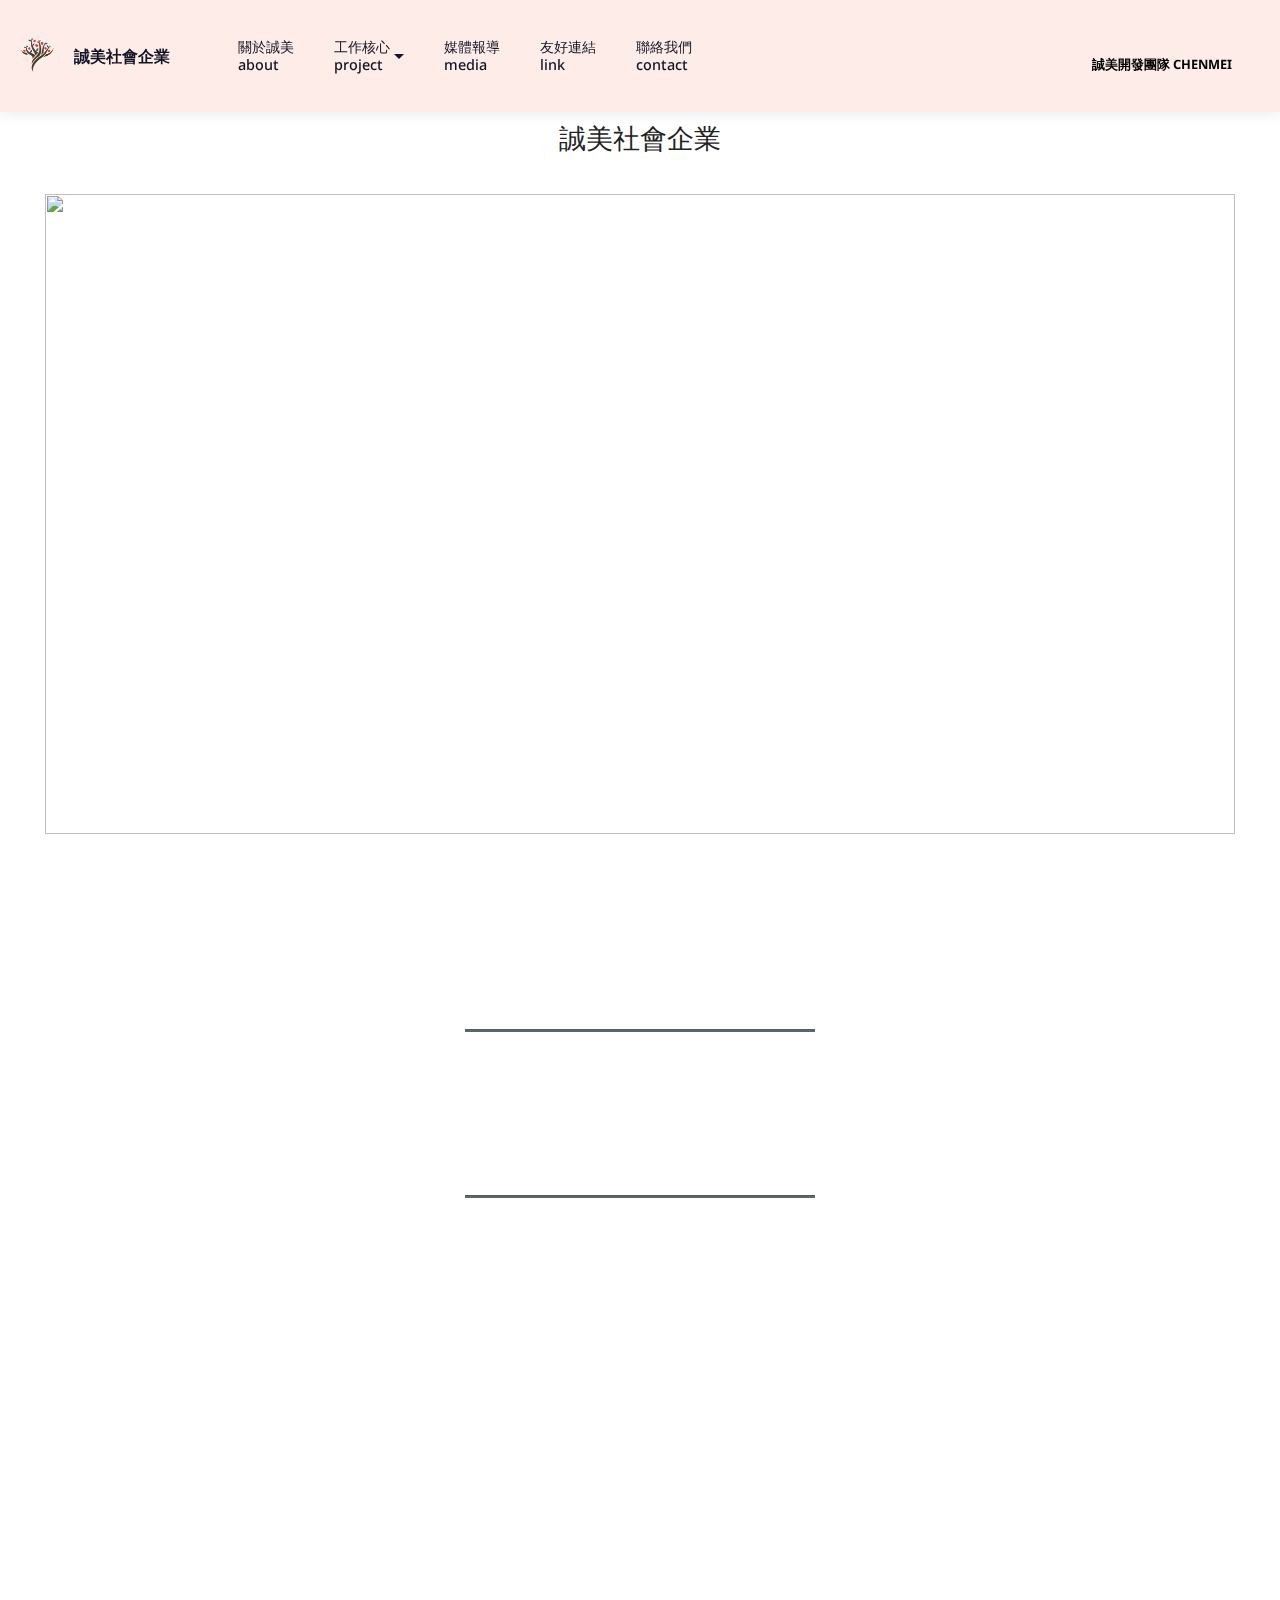
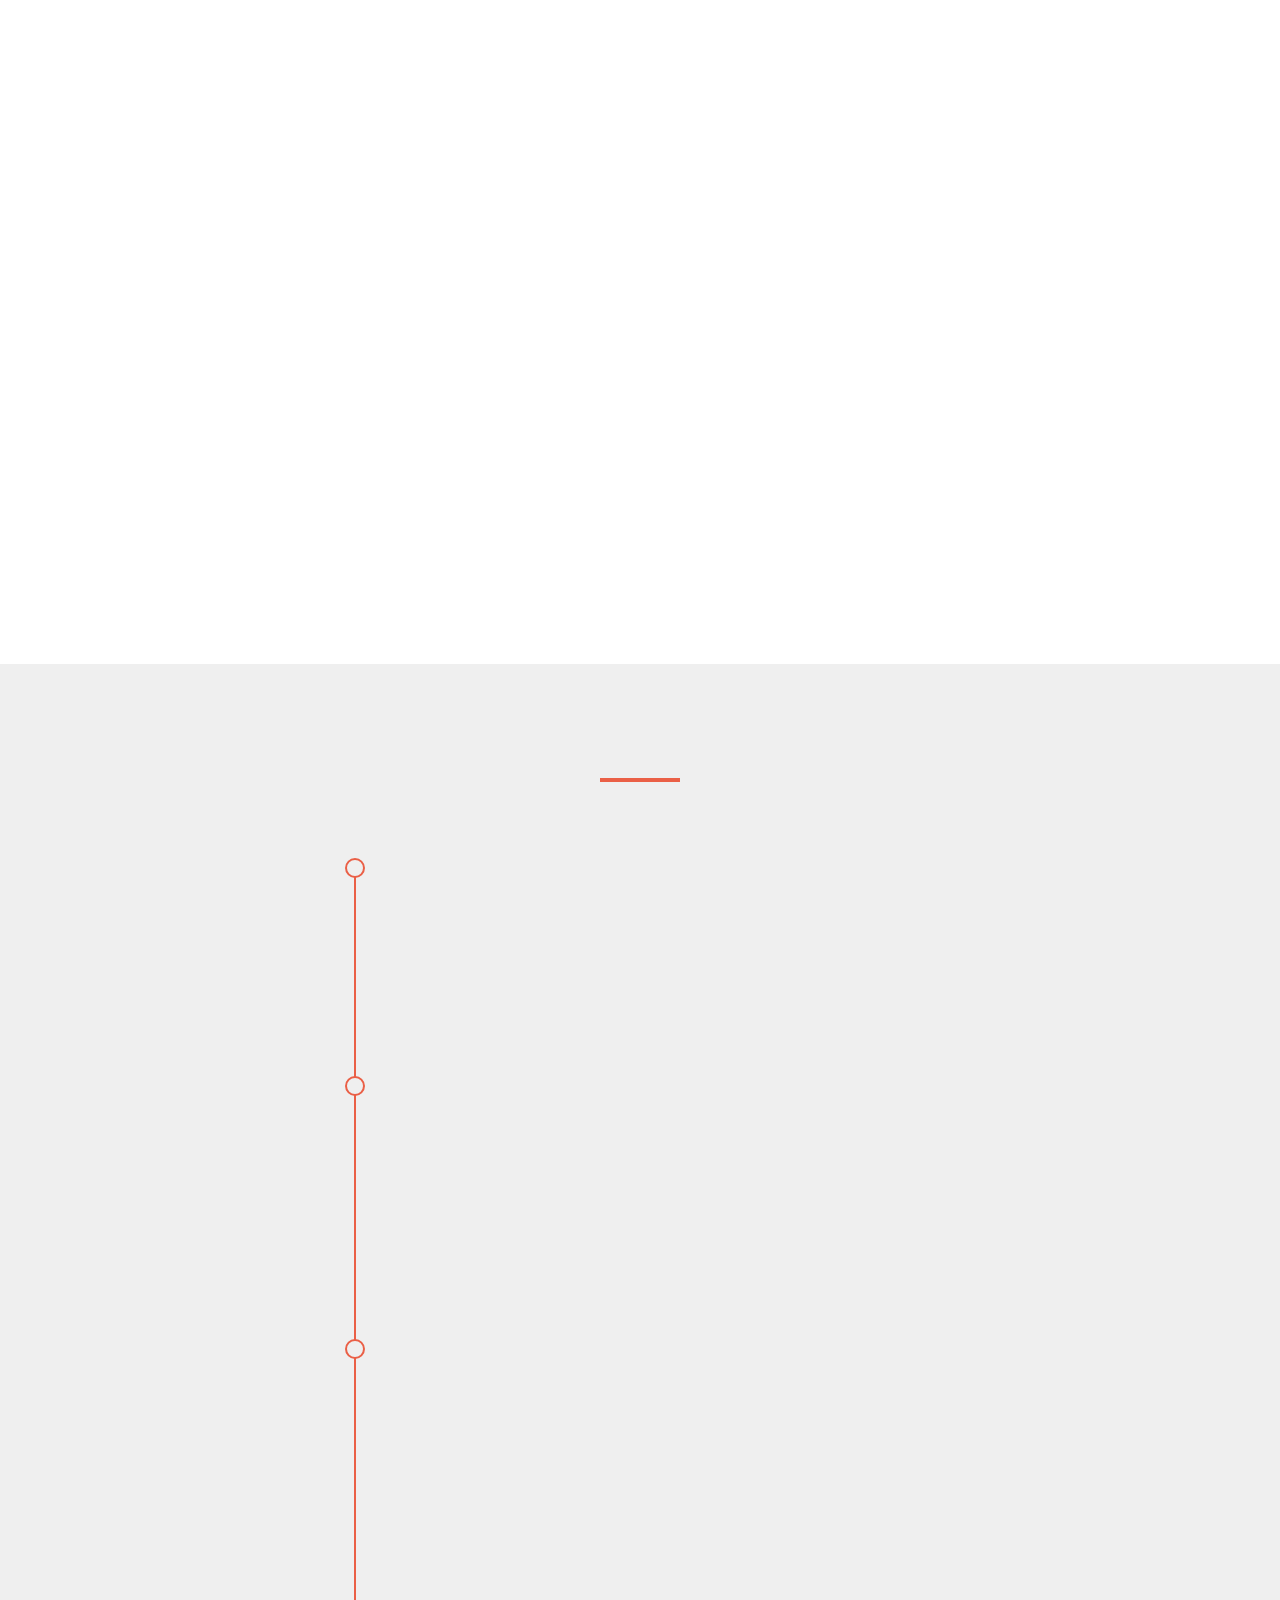
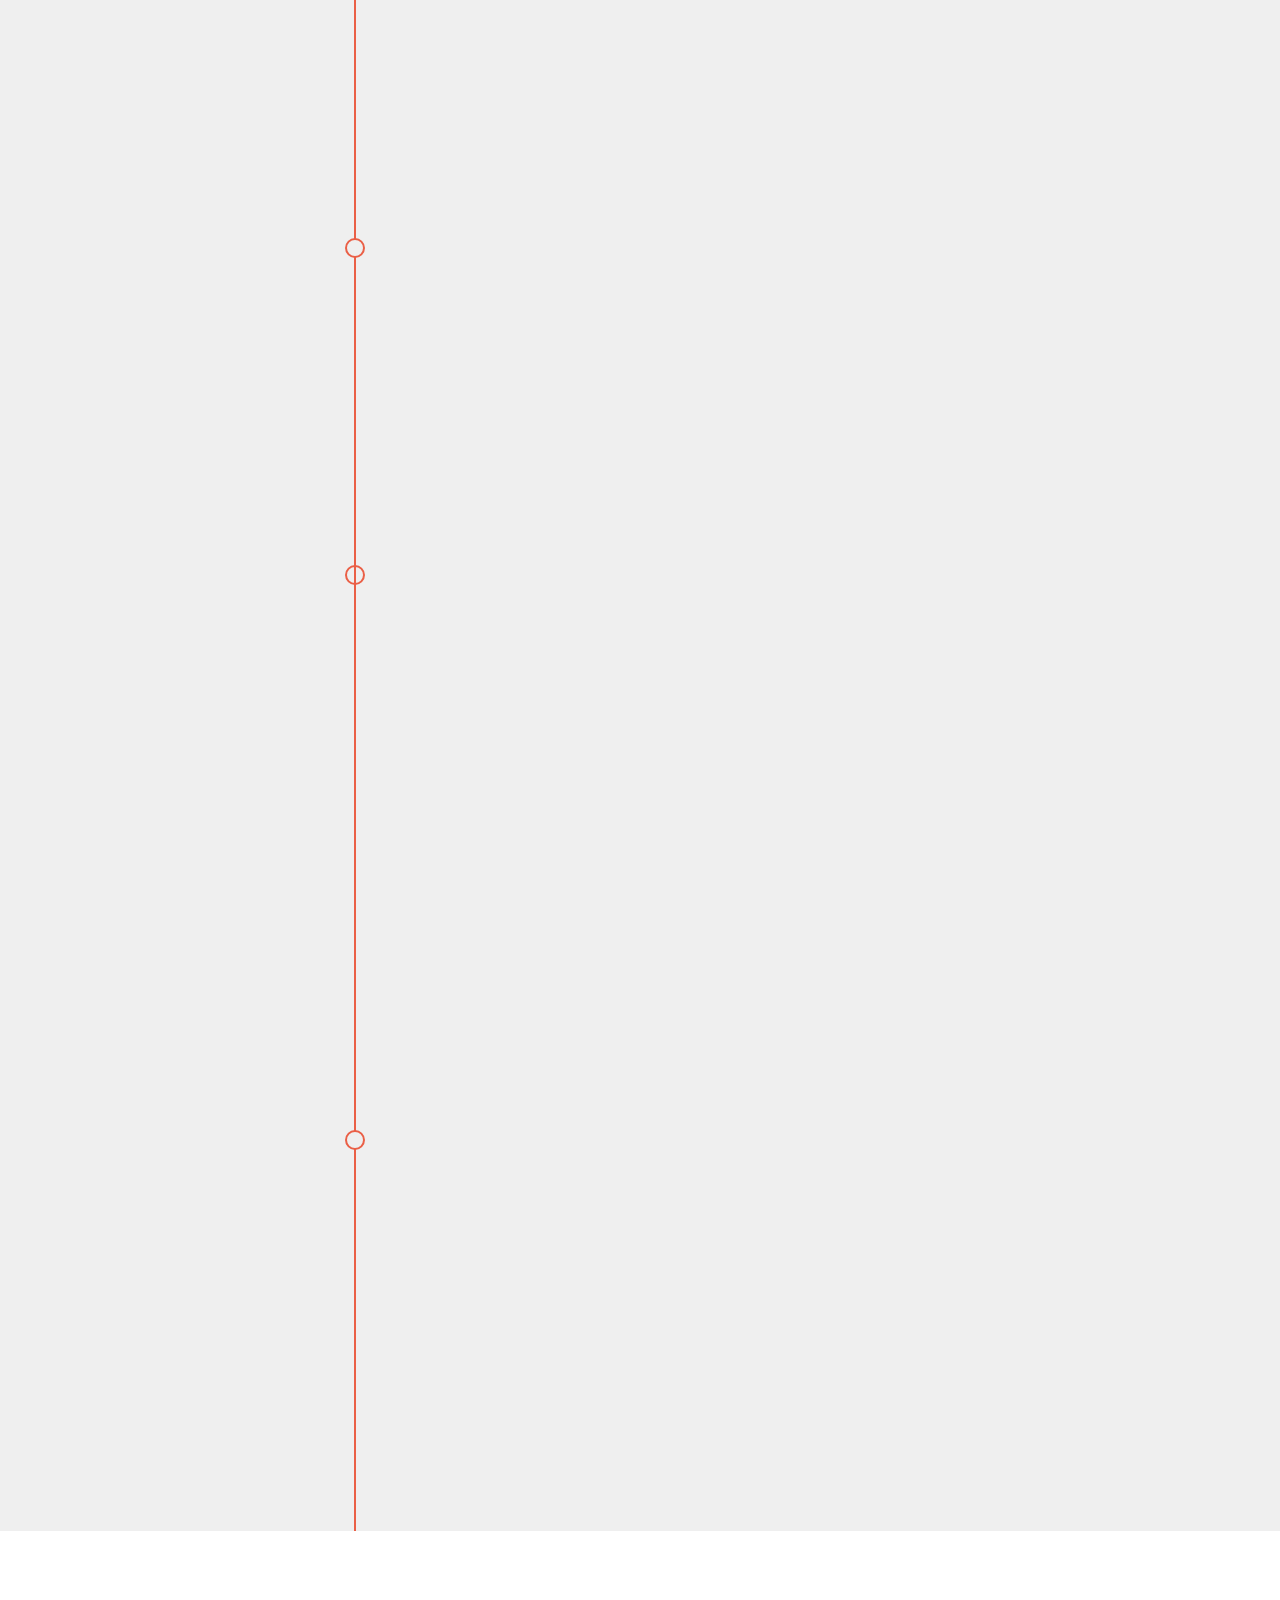
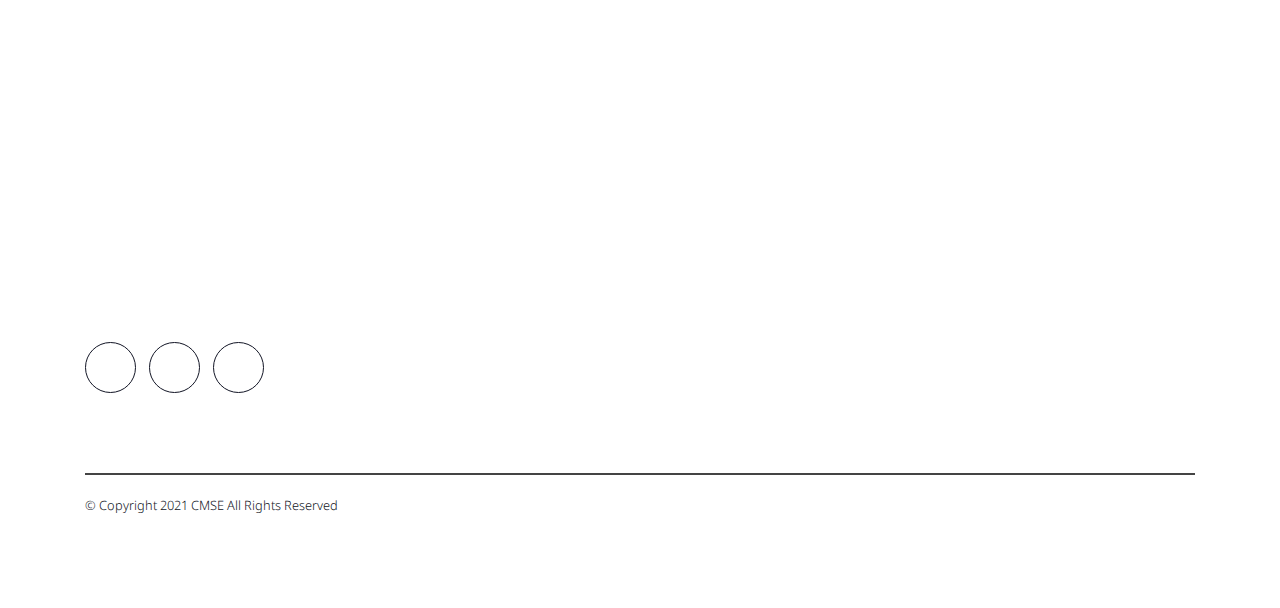
==== commit 5919ecf2: "create github pages" ====
--- a/page1.html
+++ b/page1.html
@@ -11,12 +11,13 @@
   
   
   <title>about</title>
+  <link rel="stylesheet" href="assets/FontAwesome/css/font-awesome.css">
   <link rel="stylesheet" href="assets/tether/tether.min.css">
   <link rel="stylesheet" href="assets/bootstrap/css/bootstrap.min.css">
   <link rel="stylesheet" href="assets/bootstrap/css/bootstrap-grid.min.css">
   <link rel="stylesheet" href="assets/bootstrap/css/bootstrap-reboot.min.css">
   <link rel="stylesheet" href="assets/animatecss/animate.min.css">
-  <link rel="stylesheet" href="assets/dropdown/css/style.css">
+    <link rel="stylesheet" href="assets/dropdown/css/style.css">
   <link rel="stylesheet" href="assets/socicon/css/styles.css">
   <link rel="stylesheet" href="assets/theme/css/style.css">
   <link rel="preload" href="https://fonts.googleapis.com/css?family=Noto+Sans:400,400i,700,700i&display=swap" as="style" onload="this.onload=null;this.rel='stylesheet'">
@@ -326,7 +327,11 @@
                             <span class="mbr-iconfont socicon-youtube socicon" style="color: rgb(18, 21, 37); fill: rgb(18, 21, 37);"></span>
                         </a>
                     </div>
-                    
+                    <div class="soc-item">
+                        <a href="mailto:tica@cmsetica.com">
+                            <span class="mbr-iconfont fa-envelope-o fa"></span>
+                        </a>
+                    </div>
                     
                 </div>
             </div>
@@ -337,9 +342,7 @@
                 <h5 class="mbr-section-subtitle mbr-fonts-style mb-3 display-4">
                     <strong>聯絡資訊</strong></h5>
                     <ul class="list mbr-fonts-style display-7">
-                    <li class="mbr-text item-wrap">TAIPEI＼TAINAN</li>
-                    <li class="mbr-text item-wrap">02-3322-1538</li>
-                    <li class="mbr-text item-wrap">tica@cmsetica.com</li>
+                    <li class="mbr-text item-wrap">台北TAIPEI</li><li class="mbr-text item-wrap">Tel : 02-2321-6875</li><li class="mbr-text item-wrap"><br></li><li class="mbr-text item-wrap">台南TAINAN</li><li class="mbr-text item-wrap">Tel : 06-215-9665</li>
                 </ul>
                            </div>
                 <div class="col-12 col-md-4 col-lg-4">
@@ -377,7 +380,7 @@
   <script src="assets/bootstrap/js/bootstrap.min.js"></script>
   <script src="assets/smoothscroll/smooth-scroll.js"></script>
   <script src="assets/viewportchecker/jquery.viewportchecker.js"></script>
-  <script src="assets/dropdown/js/nav-dropdown.js"></script>
+      <script src="assets/dropdown/js/nav-dropdown.js"></script>
   <script src="assets/dropdown/js/navbar-dropdown.js"></script>
   <script src="assets/touchswipe/jquery.touch-swipe.min.js"></script>
   <script src="assets/parallax/jarallax.min.js"></script>
@@ -385,8 +388,8 @@
   
   
   
-  <input name="animation" type="hidden">
-   <div id="scrollToTop" class="scrollToTop mbr-arrow-up"><a style="text-align: center;"><i class="mbr-arrow-up-icon mbr-arrow-up-icon-cm cm-icon cm-icon-smallarrow-up"></i></a></div>
+ <div id="scrollToTop" class="scrollToTop mbr-arrow-up"><a style="text-align: center;"><i class="mbr-arrow-up-icon mbr-arrow-up-icon-cm cm-icon cm-icon-smallarrow-up"></i></a></div>
+    <input name="animation" type="hidden">
   
 </body>
 </html>